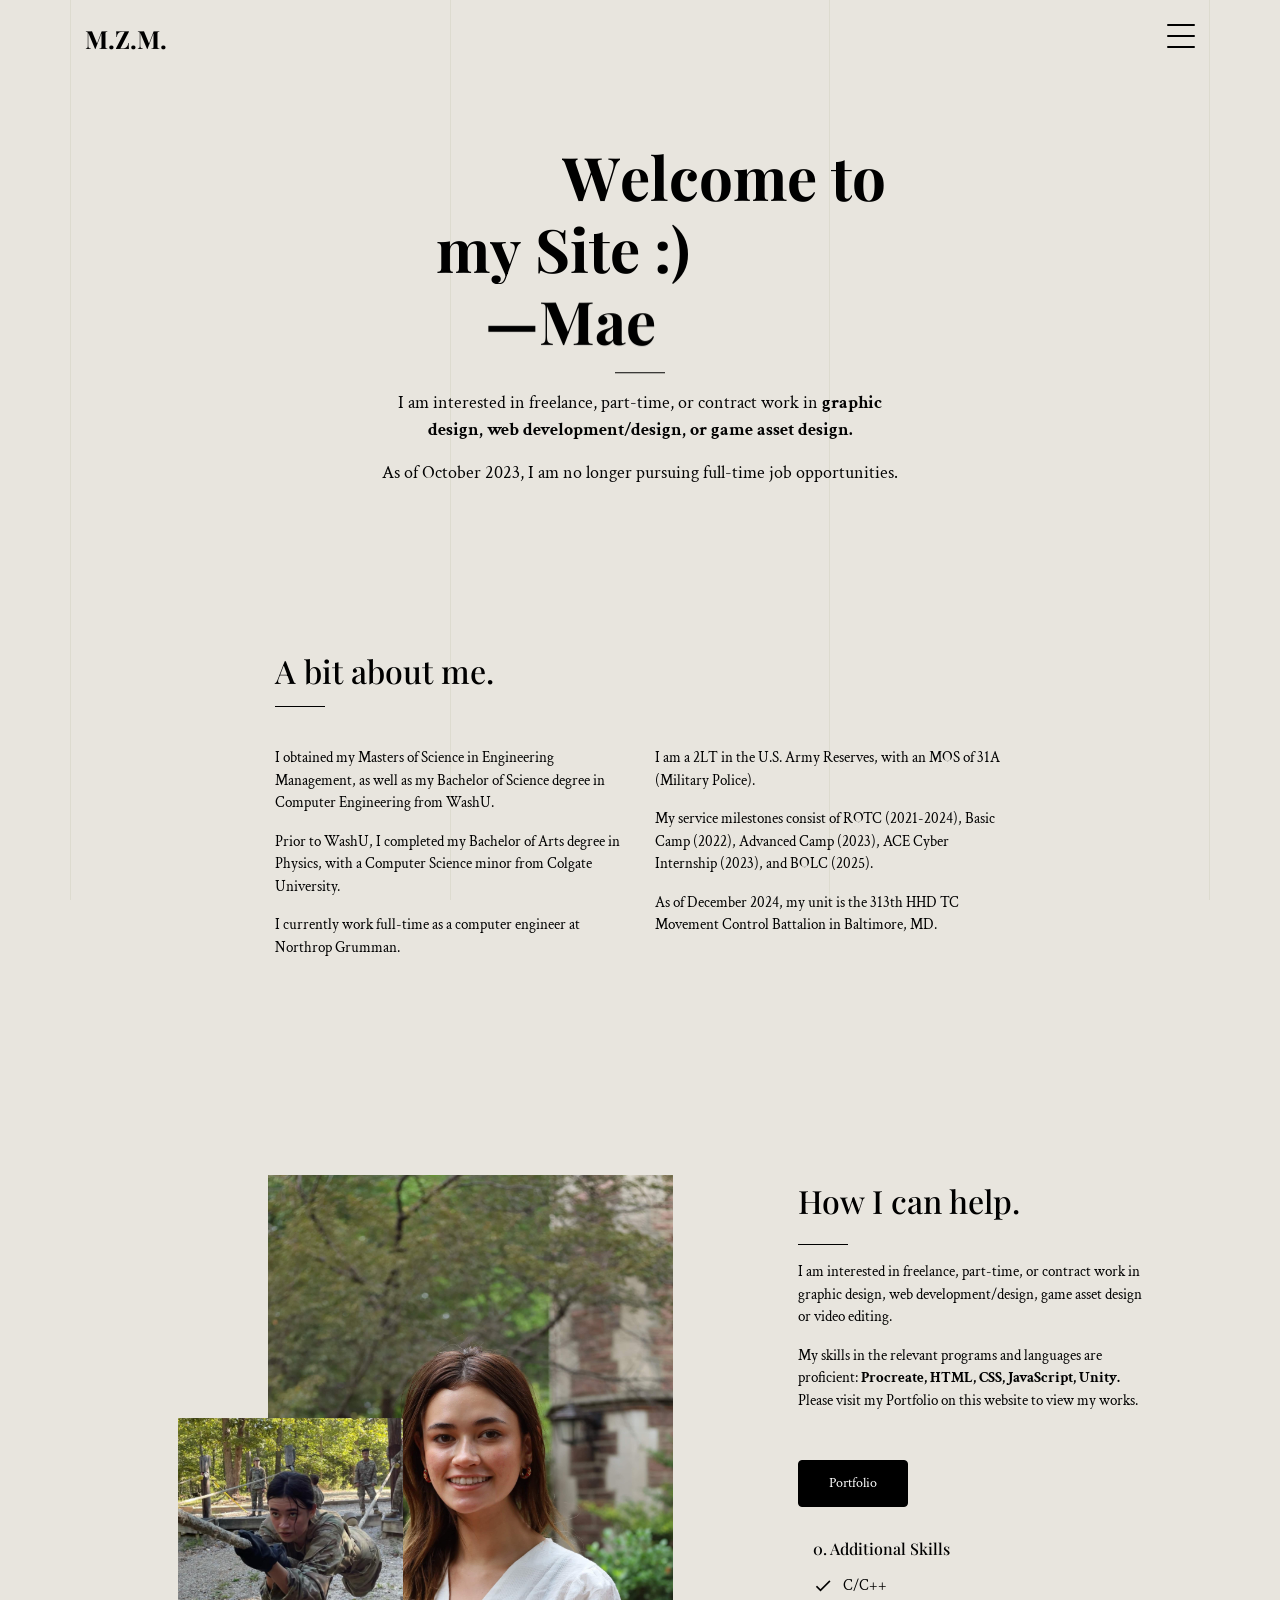
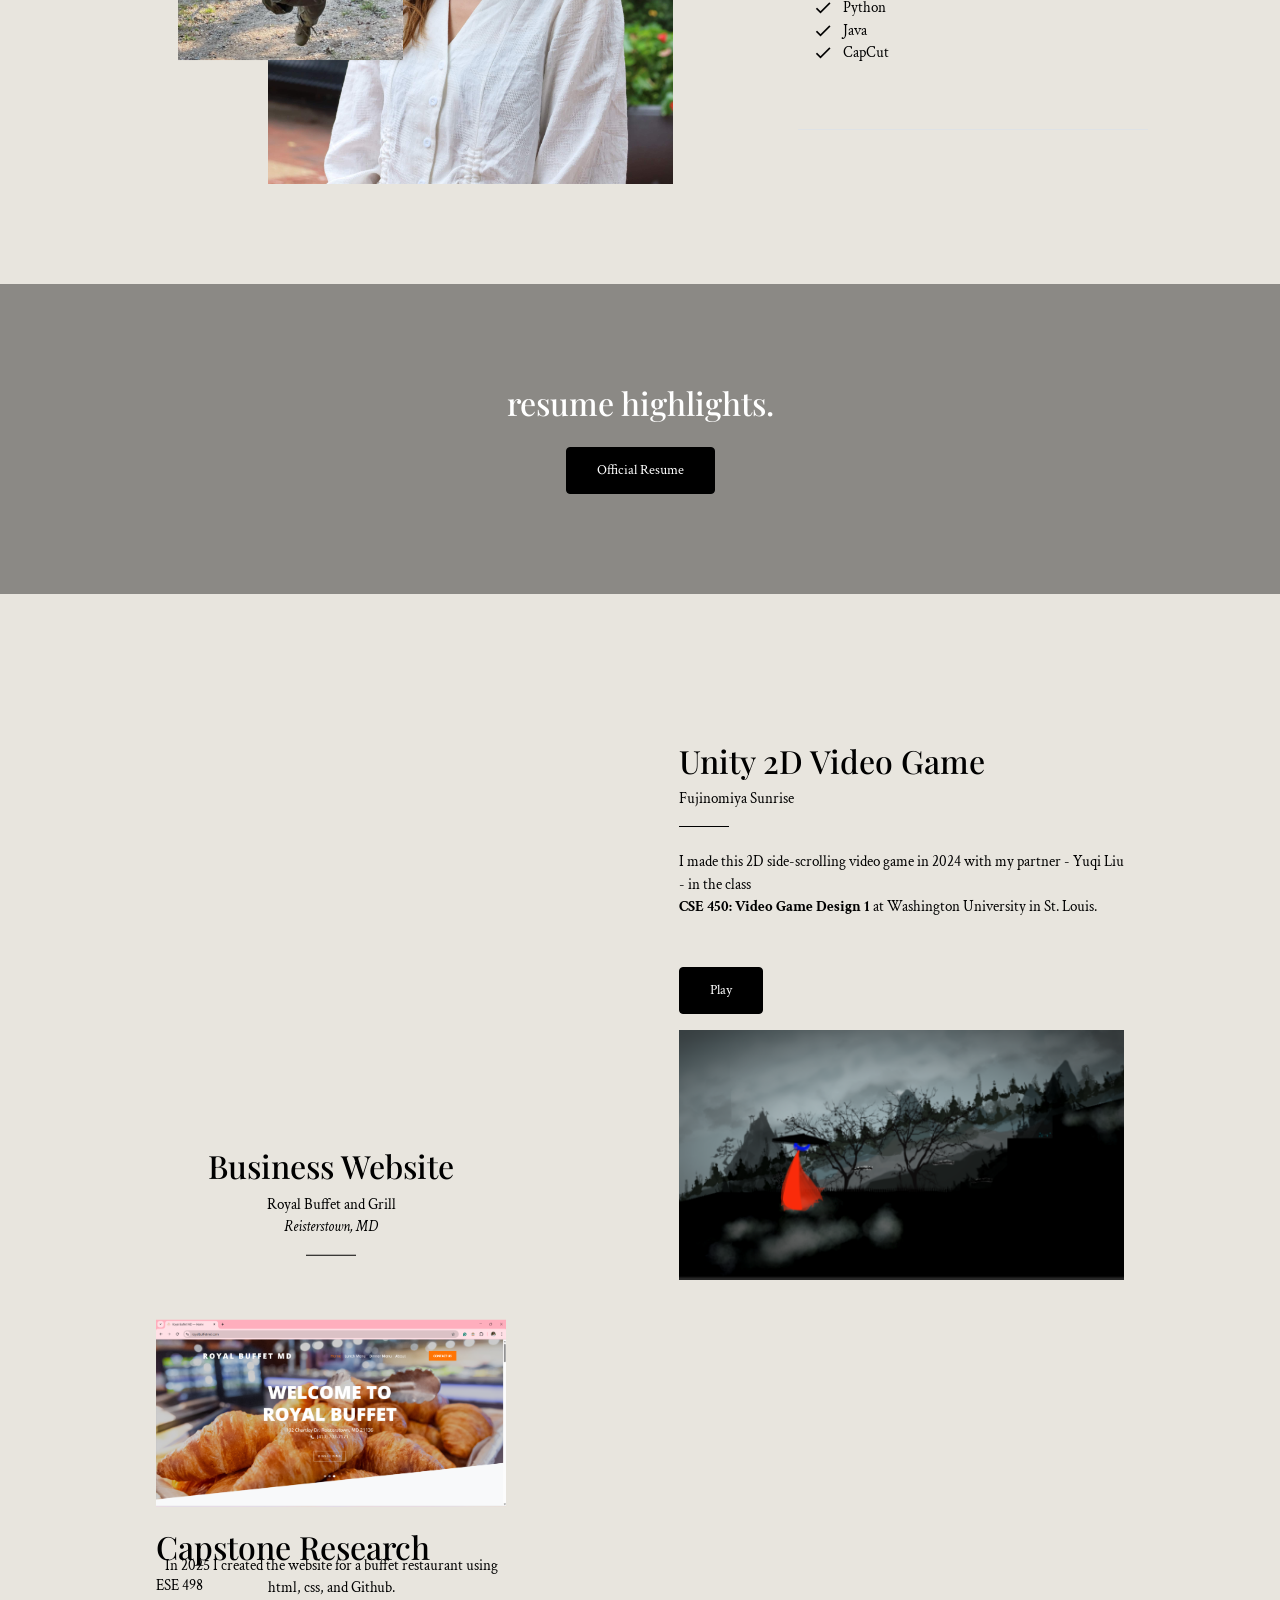
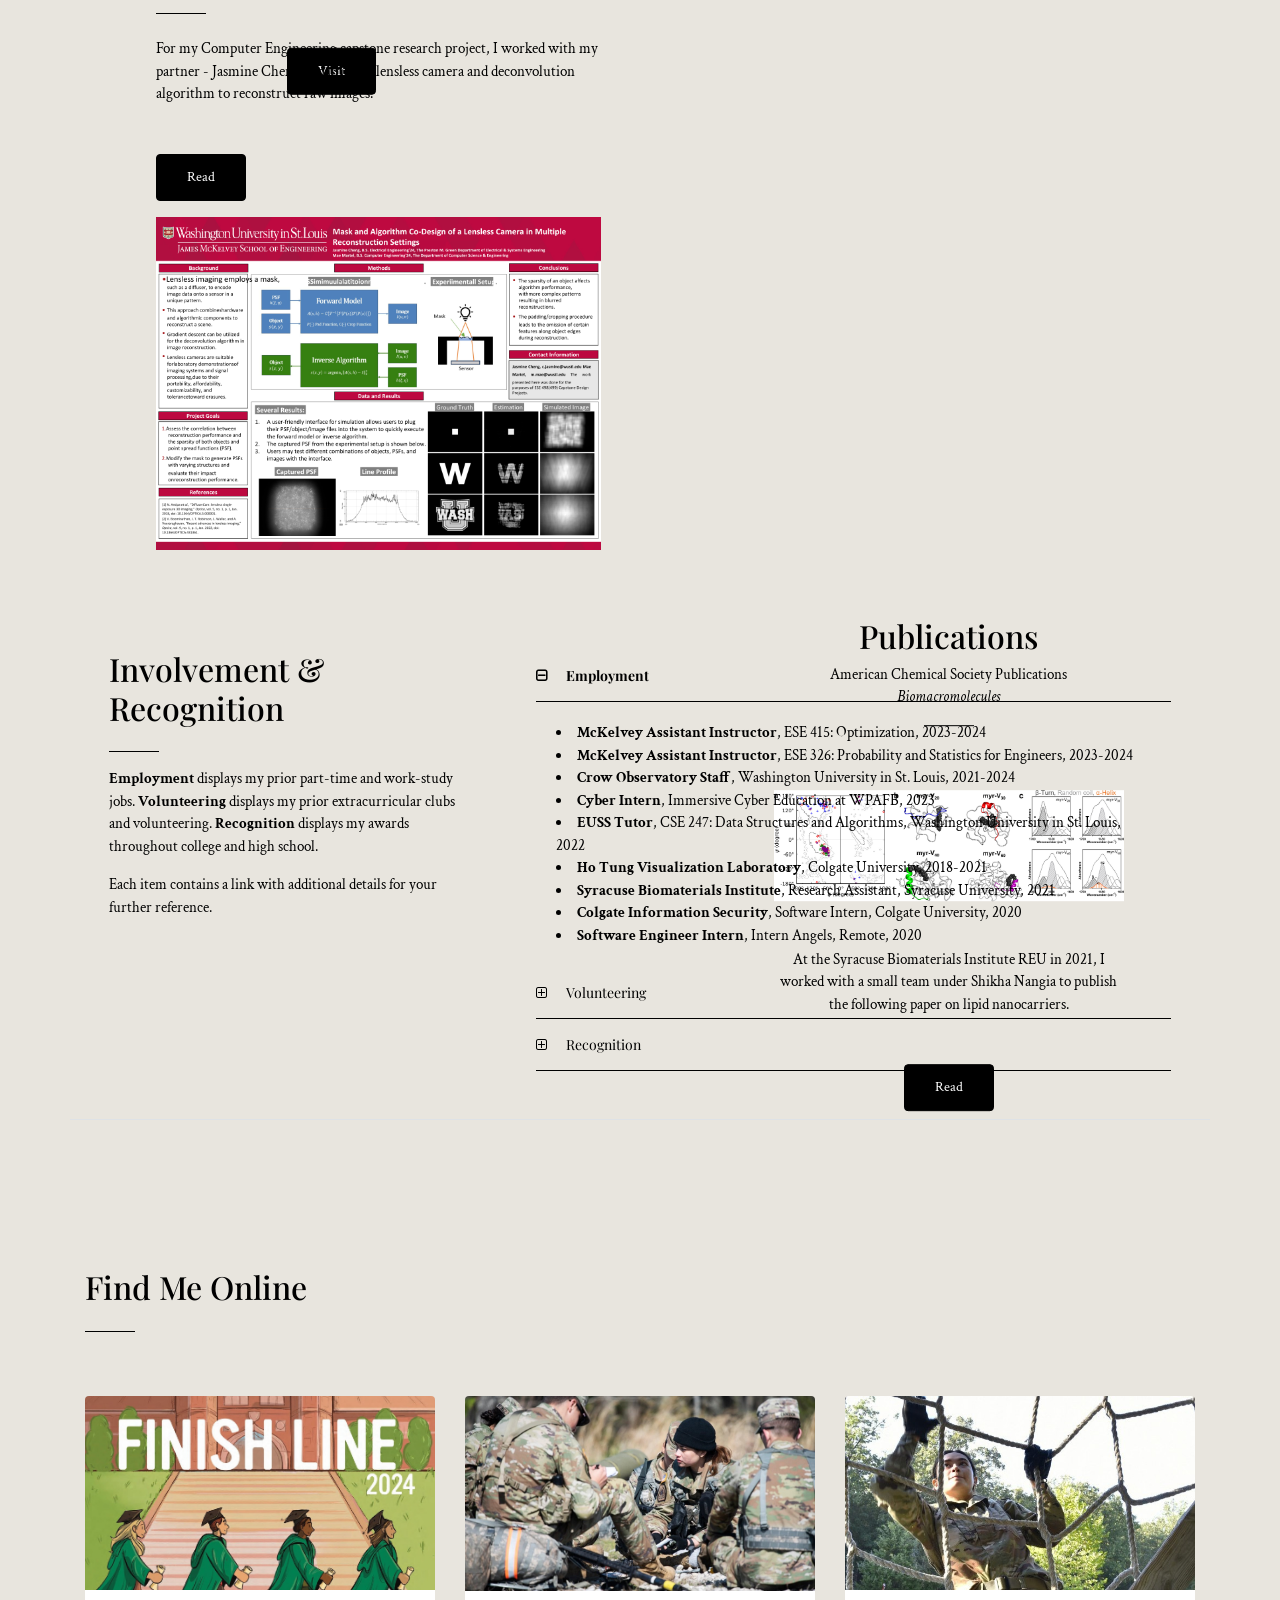
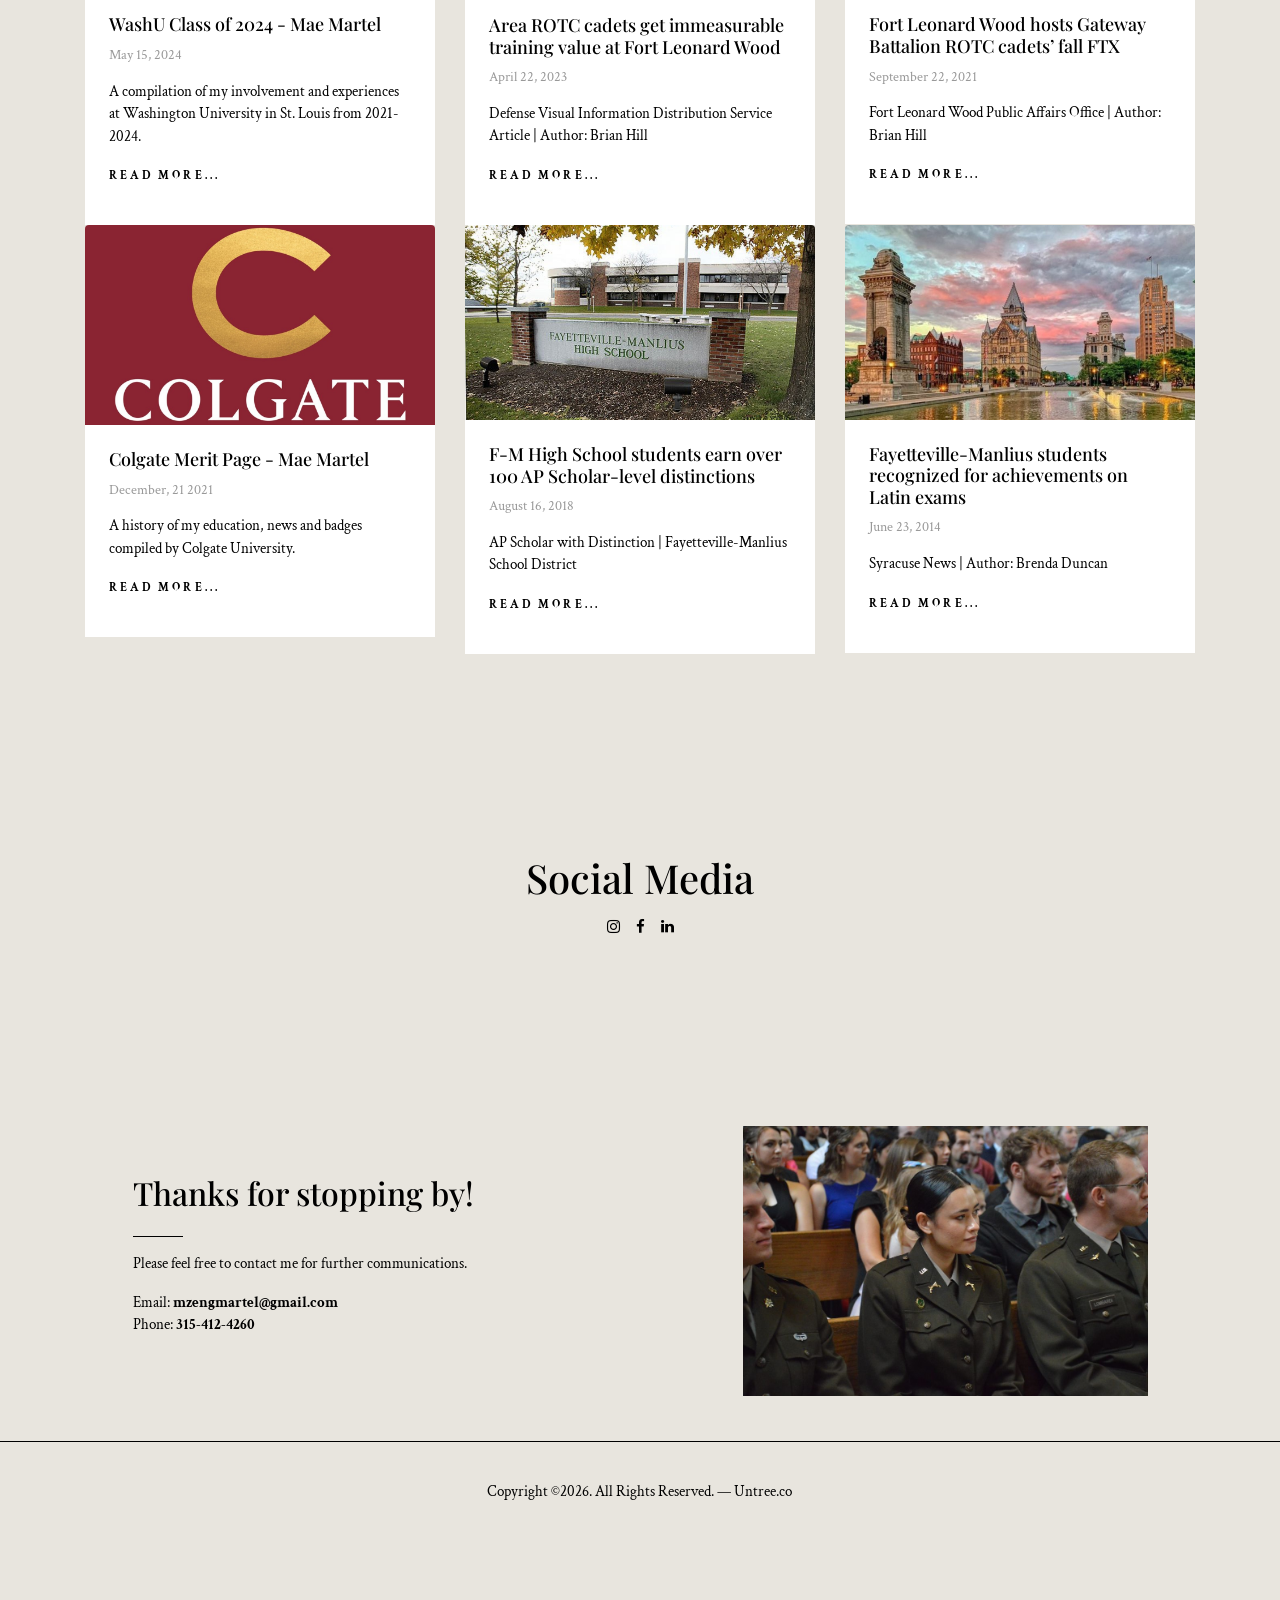
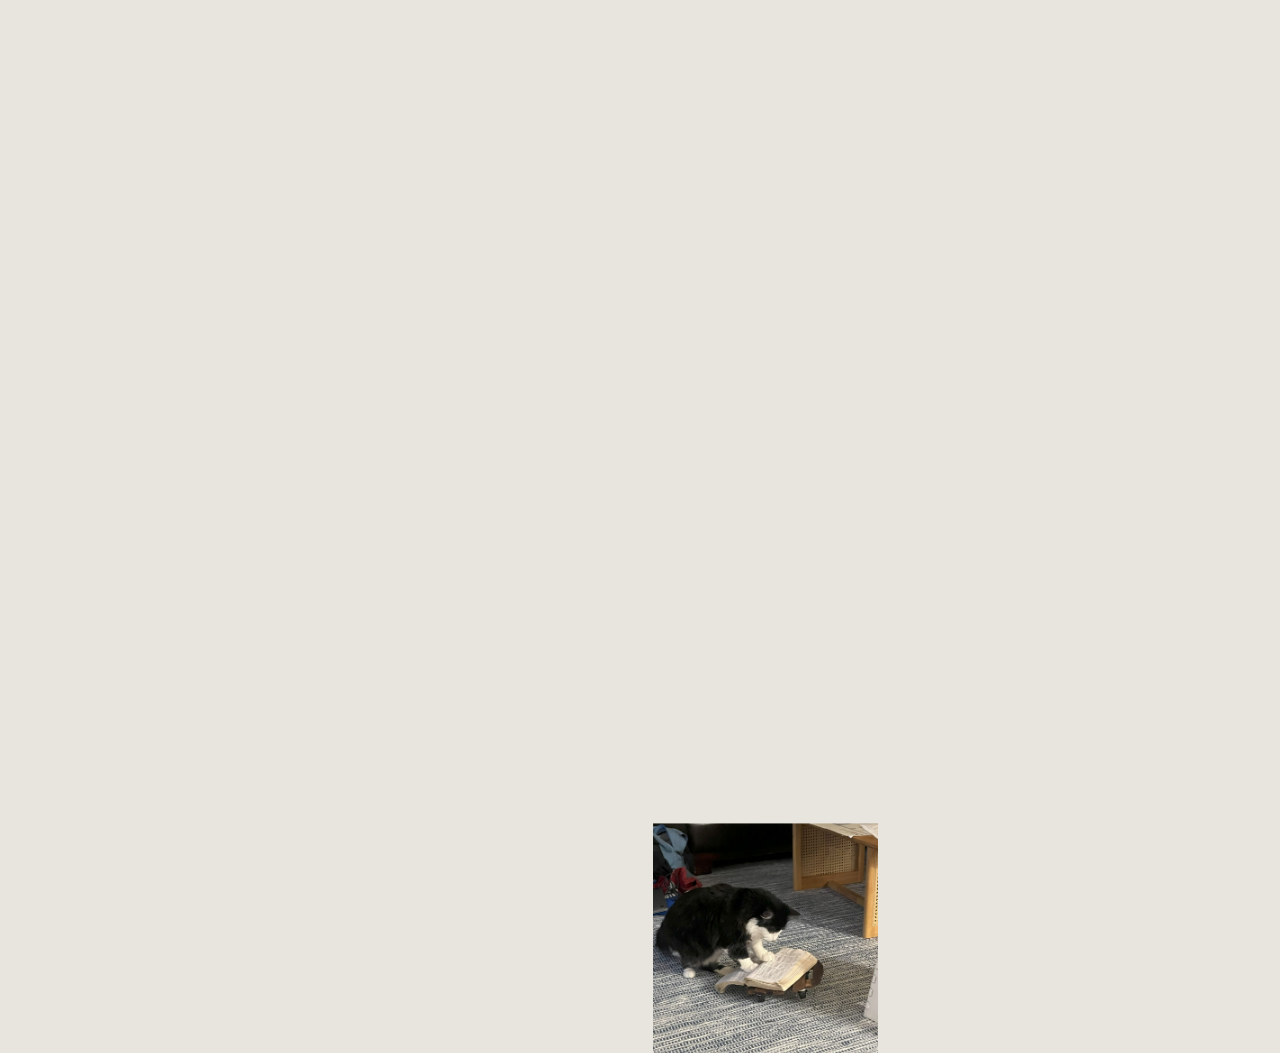
==== index.html @ 9ac93eff "added ESE 415" ====
<!-- /*
* Template Name: Style
* Template Author: Untree.co
* Tempalte URI: https://untree.co/
* License: https://creativecommons.org/licenses/by/3.0/
*/ -->
<!doctype html>
<html lang="en">
<head>
  <meta charset="utf-8">
  <meta name="viewport" content="width=device-width, initial-scale=1, shrink-to-fit=no">
  <meta name="author" content="Untree.co">

  <meta name="description" content="" />
  <meta name="keywords" content="free template, bootstrap, bootstrap4" />

  <link rel="preconnect" href="https://fonts.gstatic.com">
  <link href="https://fonts.googleapis.com/css2?family=Crimson+Text:ital@0;1&family=Playfair+Display:ital,wght@0,400;0,700;1,400;1,700&display=swap" rel="stylesheet">
  
  <link rel="stylesheet" href="css/bootstrap.min.css">
  <link rel="stylesheet" href="css/animate.min.css">
  <link rel="stylesheet" href="css/owl.carousel.min.css">
  <link rel="stylesheet" href="css/owl.theme.default.min.css">
  <link rel="stylesheet" href="fonts/icomoon/style.css">
  <link rel="stylesheet" href="fonts/feather/style.css">
  <link rel="stylesheet" href="fonts/flaticon/font/flaticon.css">
  <link rel="stylesheet" href="css/jquery.fancybox.min.css">
  <link rel="stylesheet" href="css/aos.css">
  <link rel="stylesheet" href="css/style.css">

  <title>Mae Martel - Welcome</title>
</head>
<body>
  <div class="lines-wrap">
    <div class="lines-inner">
      <div class="lines"></div>
    </div>
  </div>
  <!-- END lines -->


  <div class="site-mobile-menu site-navbar-target">
    <div class="site-mobile-menu-header">
      <div class="site-mobile-menu-close">
        <span class="icofont-close js-menu-toggle"></span>
      </div>
    </div>
    <div class="site-mobile-menu-body"></div>
  </div>


  <nav class="site-nav">
    <div class="container">
      <div class="site-navigation">
        <a href="index.html" class="logo float-left m-0">M.Z.M.</a>

        <ul class="js-clone-nav d-none d-lg-inline-noone text-left site-menu">
          <li class="active"><a href="index.html">Home</a></li>
          <li><a href="portfolio.html">Portfolio</a></li>
        </ul>

        <a href="#" class="burger ml-auto float-right site-menu-toggle js-menu-toggle d-inline-block d-lg-block" data-toggle="collapse" data-target="#main-navbar">
          <span></span>
        </a>

      </div>
    </div>
  </nav>


  <div class="custom-hero">
    <div class="container">
      <div class="row justify-content-center">
        <div class="col-lg-6">
          <h1 class="hero-heading">
            Welcome to my Site &#58;&#41;<br>
            &mdash;Mae
          </h1>
          <div  class="line js-line mx-auto mb-3 my-3"></div>
          <p class="sub-text">I am interested in freelance, part-time, or contract work in <strong>graphic design, web development/design, or game asset design.</strong></p>
          <p class="sub-text">As of October 2023, I am no longer pursuing full-time job opportunities.</p>
        </div>
      </div>
    </div>
  </div>

  <div class="section">
    <div class="container">
      <div class="row justify-content-center mb-4">
        <div class="col-lg-4">
          <h2>A bit about me.</h2>
          <div class="line my-3"></div>
        </div>
        <div class="col-lg-4">
        </div>
      </div>
      <div class="row justify-content-center">
        <div class="col-lg-4">
          <p>I obtained my Masters of Science in Engineering Management, as well as my Bachelor of Science degree in Computer Engineering from WashU.</p>

          <p>Prior to WashU, I completed my Bachelor of Arts degree in Physics, with a Computer Science minor from Colgate University.</p>
          <p>I currently work full-time as a computer engineer at Northrop Grumman.</p>
        </div>
        <div class="col-lg-4">
          <p>I am a 2LT in the U.S. Army Reserves, with an MOS of 31A (Military Police).</p>
          <p>My service milestones consist of ROTC (2021-2024), Basic Camp (2022), Advanced Camp (2023), ACE Cyber Internship (2023), and BOLC (2025).</p>
          <p>As of December 2024, my unit is the 313th HHD TC Movement Control Battalion in Baltimore, MD.</p>
        </div>
      </div>
    </div>
  </div>

  <div class="section">
    <div class="container">
      <div class="row justify-content-around align-items-center">
        <div class="col-lg-6">
          <div class="image-stack-v2">
            <div class="image-stack__item image-stack__item--top">
              <div data-jarallax-element="-100" class="jarallax">
                <img src="images/mae_army.png" alt="Image" class="img-fluid">
              </div>
            </div>
            <div class="image-stack__item image-stack__item--bottom">
              <img src="images/Mae_Headshot.JPG" alt="Image" class="img-fluid">
            </div>
          </div>
        </div>

        <div class="col-lg-4">
          <h2 class="mb-4">How I can help.</h2>
          <div class="line my-3"></div>
          <p>I am interested in freelance, part-time, or contract work in graphic design, web development/design, game asset design or video editing.</p>
          <p>My skills in the relevant programs and languages are proficient: <strong>Procreate, HTML, CSS, JavaScript, Unity. </strong><br>
            Please visit my Portfolio on this website to view my works. </p>
          <p class="mt-5"><a href="portfolio.html" target = '_blank' class="btn btn-primary">Portfolio</a></p>

            <!-- Checklist -->

            <div class="container pb-5 mb-5 border-bottom">
              <div class="row">
                <div class="col-lg-12">
                  <p><h1 class="h6 mb-3 text-black">0. Additional Skills</h1></p>
                </div>
                <div class="col-lg-7">
                  <ul class="list-unstyled list-check primary">
                    <li>C/C++</li>
                    <li>Python</li>
                    <li>Java</li>
                    <li>CapCut</li>
                  </ul>
                </div>
              </div>
            </div>
        </div>
      </div>
    </div>
  </div>

<!-- Banner -->
<div class="site-section overlay site-cover-2" style="background-image: url('images/img_v_3-min.jpg')" data-stellar-background-ratio="0.5">
  <div class="container">
    <div class="row">
      <div class="col-lg-7 mx-auto text-center">
        <h2 class="text-white mb-4">resume highlights.</h2>
        <p class="mb-0"><a href="pdfs/Martel_Resume2024.pdf" target = "_blank" rel="noopener" class="btn btn-primary">Official Resume</a></p>
      </div>
    </div>
  </div>
</div>

  <!-- Publication & Video Game -->
  <div class="site-section">
    <div class="container">
      <div class="row align-items-center justify-content-around">

        <div class="col-lg-4 text-center">

          <div >
            <div data-jarallax-element="-100" class="jarallax">
              <h2>Business Website</h2>
              <span class="d-inline-block">Royal Buffet and Grill<br><i>Reisterstown, MD</i></span>
              <div class="line mx-auto mb-3 mt-3"></div>
              <img src="images/website.png" alt="Image" class="img-fluid my-3 my-lg-5">
              <p class="line-top fig-2-text mb-4">In 2025 I created the website for a buffet restaurant using html, css, and Github.</p>
              <p class="mt-5"><a href="https://royalbuffetmd.com" target = '_blank' class="btn btn-primary">Visit</a></p>
            </div>
          </div>

        </div>
        <div class="col-lg-5 mt-5">

          <div>
            <h2>Unity 2D Video Game</h2>
            <span class="d-inline-block">Fujinomiya Sunrise</span>

            <div  class="line me-auto mb-3 mt-3"></div>

            <p class="line-top fig-2-text my-4">I made this 2D side-scrolling video game in 2024 with my partner - Yuqi Liu - in the class 
              <br><strong>CSE 450: Video Game Design 1</strong> at Washington University in St. Louis.</p>
              <p class="mt-5"><a href="https://mzengmartel.itch.io/fujinomiya?secret=3ggx4HHmxRQlCXsbVEnBX5rEUXA" target = '_blank' class="btn btn-primary">Play</a></p>
            <img src="images/FujinomiyaSunrise.png" alt="Image" class="img-fluid">
          </div>
        </div>
      </div>
    </div>
  </div>

  <!-- Website -->
  <div class="site-section">
    <div class="container">
      <div class="row align-items-center justify-content-around">

        <div class="col-lg-5 mt-5">
          <div>
          <h2>Capstone Research</h2>
            <span class="d-inline-block">ESE 498</span>
            <div  class="line me-auto mb-3 mt-3"></div>
            <p class="line-top fig-2-text my-4">For my Computer Engineering capstone research project, I worked with my <br> 
              partner - Jasmine Cheng - to utilize a lensless camera and deconvolution algorithm to reconstruct raw images.</p>
              <p class="mt-5"><a href="pdfs/Mask and Algorithm Co-Design of a Lensless Camera in Multiple Reconstruction Settings.docx.pdf" target = '_blank' class="btn btn-primary">Read</a></p>
            <img src="images/Capstone_Poster_ESELensless.jpg" alt="Image" class="img-fluid">
          </div>
        </div>

        <div class="col-lg-4 text-center">
          <div >
            <div data-jarallax-element="-100" class="jarallax">
              <h2>Publications</h2>
              <span class="d-inline-block">American Chemical Society Publications<br><i>Biomacromolecules</i></span>
              <div class="line mx-auto mb-3 mt-3"></div>
              <img src="images/lipo.jpeg" alt="Image" class="img-fluid my-3 my-lg-5">
              <p class="line-top fig-2-text mb-4">At the Syracuse Biomaterials Institute REU in 2021, I worked with a small team under Shikha Nangia to publish the following paper on lipid nanocarriers.</p>
              <p class="mt-5"><a href="https://pubs.acs.org/doi/epdf/10.1021/acs.biomac.2c01309" target = '_blank' class="btn btn-primary">Read</a></p>
            </div>
          </div>
        </div>
      </div>
    </div>
  </div>

  <div class="container pb-5 mb-5 border-bottom">
    <div class="row justify-content-around">
      <div class="col-lg-4 mb-4 mb-lg-0">
        <h2 class="mb-4">Involvement & Recognition</h2>
        <div class="line my-3"></div>
        <p><strong>Employment</strong> displays my prior part-time and work-study jobs.
          <strong>Volunteering</strong> displays my prior extracurricular clubs and volunteering.
          <strong>Recognition</strong> displays my awards throughout college and high school.</p>
        <p>Each item contains a link with additional details for your further reference.</p>
      </div>

      <div class="col-lg-7">
        <div class="custom-accordion" id="accordion_1">
          <div class="accordion-item">
            <h2 class="mb-0">
              <button class="btn btn-link" type="button" data-toggle="collapse" data-target="#collapseOne" aria-expanded="true" aria-controls="collapseOne">Employment</button>
            </h2>

            <div id="collapseOne" class="collapse show" aria-labelledby="headingOne" data-parent="#accordion_1">
              <div class="accordion-body">
                <li><strong><a href="https://sites.google.com/view/benw/teaching/ese-415-spring-24"> McKelvey Assistant Instructor</strong>, ESE 415: Optimization, 2023-2024</a></li>
                <li><strong><a href="https://sites.google.com/view/benw/teaching/ese-326-fall-23/"> McKelvey Assistant Instructor</strong>, ESE 326: Probability and Statistics for Engineers, 2023-2024</a></li>
                <li><strong><a href="https://web.physics.wustl.edu/crowobservatory/Pages/home.php/"> Crow Observatory Staff</strong>, Washington University in St. Louis, 2021-2024</a></li>
                <li><strong><a href="/assets/pdfs/ICE Brochure.pdf"> Cyber Intern</strong>, Immersive Cyber Education at WPAFB, 2023</a></li>  
                <li><strong><a href="https://classes.engineering.wustl.edu/2019/spring/cse247/"> EUSS Tutor</strong>, CSE 247: Data Structures and Algorithms, Washington University in St. Louis, 2022</a></li>
                <li><strong><a href="https://www.hotungvislab.org/"> Ho Tung Visualization Laboratory</strong>, Colgate University, 2018-2021</a></li>
                <li><strong><a href="https://biomaterials.syr.edu/5"> Syracuse Biomaterials Institute</strong>, Research Assistant, Syracuse University, 2021</a></li>
                <li><strong><a href="https://www.colgate.edu/about/offices-centers-institutes/information-technology-services">Colgate Information Security</strong>, Software Intern, Colgate University, 2020</a></li>
                <li><strong>Software Engineer Intern</strong>, Intern Angels, Remote, 2020</li>
                </div> 
            </div>
          </div> <!-- .accordion-item -->

          <div class="accordion-item">
            <h2 class="mb-0">
              <button class="btn btn-link collapsed" type="button" data-toggle="collapse" data-target="#collapseTwo" aria-expanded="false" aria-controls="collapseTwo">Volunteering</button>
            </h2>
            <div id="collapseTwo" class="collapse" aria-labelledby="headingTwo" data-parent="#accordion_1">
              <div class="accordion-body">
                <li><strong><a href="https://students.wustl.edu/usaab/">Graduate Student Affairs Advisory Board</strong>, Board Member, WashU, 2023-2024</a></li>
                <li><strong><a href="https://swe.org/">Society of Women Engineers</strong>, Director of Personal Development, WashU, 2023-2024</a></li>
                <li><strong><a href="https://engineering.wustl.edu/about/diversity/women-engineering-center/leadership-development.html">Women in Engineering Leadership Society</strong>, Student Advisory Committee, WashU, 2023-2024</a></li>
                <li><strong><a href="https://www.charitynavigator.org/ein/813984205">Youth Engineering Initiative, Inc.</strong>, 501c(3) Founder and CEO, 2015–2019</a></li>                
              </div>
            </div>
          </div> <!-- .accordion-item -->
          <div class="accordion-item">
            <h2 class="mb-0">
              <button class="btn btn-link collapsed" type="button" data-toggle="collapse" data-target="#collapseThree" aria-expanded="false" aria-controls="collapseThree">Recognition</button>
            </h2>

            <div id="collapseThree" class="collapse" aria-labelledby="headingThree" data-parent="#accordion_1">
              <div class="accordion-body">
                <li><strong>[2023]</strong><a href="https://www.duvcw.org/"> Daughters of Union Veterans of the Civil War Award, AFCEA Educational Foundation</a></li>
                <li><strong>[2023]</strong><a href="https://bulletin.wustl.edu/undergrad/artsci/honors/"> Dean's List Award, U.S. Department of the Army</a></li>
                <li><strong>[2021-2023]</strong><a href="https://www.utrgv.edu/rotc/cadet-resources/ribbons/"> ROTC Honors Award, U.S. Department of the Army</a></li>
                <li><strong>[2021-2022]</strong><a href="https://www.utrgv.edu/rotc/cadet-resources/ribbons/"> Cadet Scholar Award, U.S. Department of the Army</a></li>
                <li><strong>[2018-2023]</strong><a href="http://blogs.colgate.edu/bentonscholars/2018/09/24/benton-summer-profile-series-mae-martel-22.html"> Benton Scholar, Colgate University</a></li>
                <li><strong>[2018-2021]</strong><a href="https://meritpages.com/Mae-Zeng-Martel/4789144"> Dean's Award with Distinction for Academic Excellence, Colgate University</a></li>
                <li><strong>[2021]</strong><a href="/assets/pdfs/Class of 1951 Memorial Endowed Scholarship.pdf"> Class of 1951 Memorial Endowed Scholarship, Colgate University</a></li>
                <li><strong>[2018]</strong><a href="https://www.dar.org/national-society/scholarships"> Daughters of the American Revolution, National Society DAR</a></li>
                <li><strong>[2018]</strong><a href="https://www.syracuse.com/news/2018/03/cny_young_amazing_awards_2018_photos.html"> O'Brien & Gere Award for Academics in Engineering, CNY Young and Amazing</a></li>
                <li><strong>[2017]</strong><a href="https://www.tacny.org/technologists/celebration-of-technology-award-winners/"> STEM Outreach Individual of the Year, Technology Alliance of CNY</a></li>
                <li><strong>[2017]</strong><a href="/assets/pdfs/EPP.pdf"> Engineering Pipeline Award, National Grid</a></li>
                <li><strong>[2017]</strong><a href="https://www.nsliforyouth.org/"> National Security Language Initiative for Youth, U.S. Department of State</a></li>                
              </div>
            </div>

          </div> <!-- .accordion-item -->

        </div>


      </div>


    </div>
  </div>

  <div class="section">
    <div class="container">
      <div class="row mb-5">
        <div class="col-lg-7">
          <h2 class="mb-4">Find Me Online</h2>
          <div class="line my-3"></div>
        </div>
      </div>
      <div class="row">

        <div class="col-md-6 mb-5 mb-lg-0 col-lg-4">
          <div class="blog_entry">
            <a href="https://wustl.brightcrowd.com/2024/mae-martel/share?token=1d354e58266b187f" target="_blank"><img src="images/washu_article.jpeg" alt="WashU Class of 2024 - Mae Martel" class="img-fluid"></a>
            <div class="p-4 bg-white">
              <h3><a href="https://wustl.brightcrowd.com/2024/mae-martel/share?token=1d354e58266b187f" target="_blank">WashU Class of 2024 - Mae Martel</a></h3>
              <span class="date">May 15, 2024</span>
              <p>A compilation of my involvement and experiences at Washington University in St. Louis from 2021-2024.</p>
              <p class="more"><a href="https://wustl.brightcrowd.com/2024/mae-martel/share?token=1d354e58266b187f" target="_blank">Read more...</a></p>
            </div>
          </div>
        </div>


        <div class="col-md-6 mb-5 mb-lg-0 col-lg-4">
          <div class="blog_entry">
            <a href="https://www.dvidshub.net/image/8154265/area-rotc-cadets-get-immeasurable-training-value-fort-leonard-wood" target="_blank"><img src="images/army_article_01.jpg" alt="Area ROTC cadets get immeasurable training value at Fort Leonard Wood" class="img-fluid"></a>
            <div class="p-4 bg-white">
              <h3><a href="https://www.dvidshub.net/image/8154265/area-rotc-cadets-get-immeasurable-training-value-fort-leonard-wood" target="_blank">Area ROTC cadets get immeasurable training value at Fort Leonard Wood</a></h3>
              <span class="date">April 22, 2023</span>
              <p>Defense Visual Information Distribution Service Article | Author: Brian Hill</p>
              <p class="more"><a href="https://www.dvidshub.net/image/8154265/area-rotc-cadets-get-immeasurable-training-value-fort-leonard-wood" target="_blank">Read more...</a></p>
            </div>
          </div>
        </div>

        <div class="col-md-6 mb-5 mb-lg-0 col-lg-4">
          <div class="blog_entry">
            <a href="https://www.army.mil/article/250494/fort_leonard_wood_hosts_gateway_battalion_rotc_cadets_fall_ftx" target="_blank"><img src="images/army_article02.jpg" alt="Fort Leonard Wood hosts Gateway Battalion ROTC cadets’ fall FTX" class="img-fluid"></a>
            <div class="p-4 bg-white">
              <h3><a href="https://www.army.mil/article/250494/fort_leonard_wood_hosts_gateway_battalion_rotc_cadets_fall_ftx" target="_blank">Fort Leonard Wood hosts Gateway Battalion ROTC cadets’ fall FTX</a></h3>
              <span class="date">September 22, 2021</span>
              <p>Fort Leonard Wood Public Affairs Office | Author: Brian Hill</p>
              <p class="more"><a href="https://www.army.mil/article/250494/fort_leonard_wood_hosts_gateway_battalion_rotc_cadets_fall_ftx" target="_blank">Read more...</a></p>
            </div>
          </div>
        </div>
      </div>
      
      <div class="row">

        <div class="col-md-6 mb-5 mb-lg-0 col-lg-4">
          <div class="blog_entry">
            <a href="https://meritpages.com/Mae-Zeng-Martel/4789144" target="_blank"><img src="images/colgate_merit_pages.jpg" alt="Colgate Merit Page - Mae Martel" class="img-fluid"></a>
            <div class="p-4 bg-white">
              <h3><a href="https://meritpages.com/Mae-Zeng-Martel/4789144" target="_blank">Colgate Merit Page - Mae Martel</a></h3>
              <span class="date">December, 21 2021</span>
              <p>A history of my education, news and badges compiled by Colgate University.</p>
              <p class="more"><a href="https://meritpages.com/Mae-Zeng-Martel/4789144" target="_blank">Read more...</a></p>
            </div>
          </div>
        </div>

        <div class="col-md-6 mb-5 mb-lg-0 col-lg-4">
          <div class="blog_entry">
            <a href="https://www.fmschools.org/f-m-high-school-students-earn-over-100-ap-scholar-level-distinctions/" target="_blank"><img src="images/fmschools_article.jpg" alt="F-M High School students earn over 100 AP Scholar-level distinctions" class="img-fluid"></a>
            <div class="p-4 bg-white">
              <h3><a href="https://www.fmschools.org/f-m-high-school-students-earn-over-100-ap-scholar-level-distinctions/" target="_blank">F-M High School students earn over 100 AP Scholar-level distinctions</a></h3>
              <span class="date">August 16, 2018</span>
              <p>AP Scholar with Distinction | Fayetteville-Manlius School District</p>
              <p class="more"><a href="https://www.fmschools.org/f-m-high-school-students-earn-over-100-ap-scholar-level-distinctions/" target="_blank">Read more...</a></p>
            </div>
          </div>
        </div>

        <div class="col-md-6 mb-5 mb-lg-0 col-lg-4">
          <div class="blog_entry">
            <a href="https://www.syracuse.com/neighbors/2014/06/fayetteville-manlius_students_recognized_for_achievements_on_latin_exams.html" target="_blank"><img src="images/syracuse_article.jpg" alt="Fayetteville-Manlius students recognized for achievements on Latin exams" class="img-fluid"></a>
            <div class="p-4 bg-white">
              <h3><a href="https://www.syracuse.com/neighbors/2014/06/fayetteville-manlius_students_recognized_for_achievements_on_latin_exams.html" target="_blank">Fayetteville-Manlius students recognized for achievements on Latin exams</a></h3>
              <span class="date">June 23, 2014</span>
              <p>Syracuse News | Author: Brenda Duncan</p>
              <p class="more"><a href="https://www.syracuse.com/neighbors/2014/06/fayetteville-manlius_students_recognized_for_achievements_on_latin_exams.html" target="_blank">Read more...</a></p>
            </div>
          </div>
        </div>
      </div>
    </div>
  </div>


  <div class="custom-hero section">
    <div class="container">
      <div class="row justify-content-center">
        <div class="col-lg-6 text-center">
          <h1>Social Media</h1>
          <p></p>
          
          <ul class="social list-unstyled d-flex justify-content-center">
            <li class="mx-2"><a href="https://www.instagram.com/knm4y3/" target = '_blank'><span class="icon-instagram"></span></a></li>
            <li class="mx-2"><a href="https://www.facebook.com/mae.martel.58" target="_blank"><span class="icon-facebook"></span></a></li>
            <li class="mx-2"><a href="https://www.linkedin.com/in/mae-martel-a51b4193" target="_blank"><span class="icon-linkedin"></span></a></li>
          </ul>
  
        </div>
      </div>
    </div>
  </div>
  

  <!-- Very Large Picture Slider -->
  <!-- <div class="container pt-5 pb-5 mb-5 border-bottom">
    <div class="row">
      <div class="col-lg-12">
        <h1 class="h6 mb-3 text-black">01. Slider</h1>
      </div>
      <div class="col-lg-12">
        <div class="main-slider owl-single dots-absolute owl-carousel">
          <img src="images/img_h_1-min.jpg" alt="Image" class="img-fluid">
          <img src="images/img_h_2-min.jpg" alt="Image" class="img-fluid">
          <img src="images/img_h_3-min.jpg" alt="Image" class="img-fluid">
        </div>
      </div>
    </div>
  </div> -->


<!-- Narrow 3 Section Text w/Pictures -->
  <!-- <div class="section">
    <div class="container">
      <div class="row">
        <div class="col-12 col-md-6 col-lg-4 mb-lg-0 mb-4" data-aos="fade-up" data-aos-delay="100">
          <div class="service-2 d-flex align-items-md-center">
            <div class="image">
              <img src="images/img_v_4-min.jpg" alt="Image" class="img-fluid">
            </div>
            <div class="text">
              <h2>Sneakers</h2>
              <p>Far far away, behind the word mountains, far from the countries.</p>
            </div>
          </div>
        </div>

        <div class="col-12 col-md-6 col-lg-4 mb-lg-0 mb-4" data-aos="fade-up" data-aos-delay="200">
          <div class="service-2 d-flex align-items-md-center">
            <div class="image">
              <img src="images/img_v_5-min.jpg" alt="Image" class="img-fluid">
            </div>
            <div class="text">
              <h2>Clothing</h2>
              <p>Far far away, behind the word mountains, far from the countries.</p>
            </div>
          </div>
        </div>

        <div class="col-12 col-md-6 col-lg-4 mb-lg-0 mb-4" data-aos="fade-up" data-aos-delay="300">
          <div class="service-2 d-flex align-items-md-center">
            <div class="image">
              <img src="images/img_v_6-min.jpg" alt="Image" class="img-fluid">
            </div>
            <div class="text">
              <h2>Accessories</h2>
              <p>Far far away, behind the word mountains, far from the countries.</p>
            </div>
          </div>
        </div>
      </div>
    </div>
  </div> -->



  
<!-- .Scrolling Mini-Portfolio -->
  <!-- <div class="section-4">
    <div class="container">
      <div class="row mb-4 align-items-center">
        <div class="col-6">
          <h2 class="line-top">Featured Collections</h2>
        </div>
        <div class="col-6 text-right">
          <a href="#" class="custom-prev-v2 js-custom-prev-v2">Prev</a>
          <span class="mx-3">/</span>
          <a href="#" class="custom-next-v2 js-custom-next-v2">Next</a>
        </div>
      </div>

      <div>
        <div class="owl-4-slider owl-carousel">
          <div class="product">
            <a href="#" class="d-block">
              <img src="images/img_v_8-min.jpg" alt="Image" class="img-fluid">
            </a>
            <div class="text-center text-md-left">
              <h3>Woman Floral Dress</h3>
              <p>Far far away, behind the word mountains, far from the countries.</p>
            </div>
          </div>

          <div class="product">
            <a href="#" class="d-block">
              <img src="images/img_v_7-min.jpg" alt="Image" class="img-fluid">
            </a>
            <div class="text-center text-md-left">
              <h3>Man White Blazer</h3>
              <p>Far far away, behind the word mountains, far from the countries.</p>
            </div>
          </div>

          <div class="product">
            <a href="#" class="d-block">
              <img src="images/img_v_3-min.jpg" alt="Image" class="img-fluid">
            </a>
            <div class="text-center text-md-left">
              <h3>Woman Floral Dress</h3>
              <p>Far far away, behind the word mountains, far from the countries.</p>
            </div>
          </div>

          <div class="product">
            <a href="#" class="d-block">
              <img src="images/img_v_4-min.jpg" alt="Image" class="img-fluid">
            </a>
            <div class="text-center text-md-left">
              <h3>Woman Floral Dress</h3>
              <p>Far far away, behind the word mountains, far from the countries.</p>
            </div>
          </div>

          <div class="product">
            <a href="#" class="d-block">
              <img src="images/img_v_6-min.jpg" alt="Image" class="img-fluid">
            </a>
            <div class="text-center text-md-left">
              <h3>Woman Floral Dress</h3>
              <p>Far far away, behind the word mountains, far from the countries.</p>
            </div>
          </div>

          <div class="product">
            <a href="#" class="d-block">
              <img src="images/img_v_5-min.jpg" alt="Image" class="img-fluid">
            </a>
            <div class="text-center text-md-left">
              <h3>Woman Floral Dress</h3>
              <p>Far far away, behind the word mountains, far from the countries.</p>
            </div>
          </div>

          <div class="product">
            <a href="#" class="d-block">
              <img src="images/img_v_3-min.jpg" alt="Image" class="img-fluid">
            </a>
            <div class="text-center text-md-left">
              <h3>Woman Floral Dress</h3>
              <p>Far far away, behind the word mountains, far from the countries.</p>
            </div>
          </div>

          <div class="product">
            <a href="#" class="d-block">
              <img src="images/img_v_4-min.jpg" alt="Image" class="img-fluid">
            </a>
            <div class="text-center text-md-left">
              <h3>Woman Floral Dress</h3>
              <p>Far far away, behind the word mountains, far from the countries.</p>
            </div>
          </div>

        </div>
      </div>
    </div>
  </div> -->

  <!-- 3 Section Text No Images -->
  <!-- <div class="section">
    <div class="container">
      <div class="row">
        <div class="col-12 col-sm-6 col-md-6 col-lg-4 mb-4 mb-lg-0" data-aos="fade-up" data-aos-delay="0">
          <div class="feature-v3 d-block">
            <div class="wrap-icon">
              <i class="flaticon-chat-comment-oval-speech-bubble-with-text-lines"></i>
            </div>
            <div class="text">
              <h3>Minimal Design</h3>
              <p>Even the all-powerful Pointing has no control about the blind texts it is an almost unorthographic life One day however a small line of blind text</p>
              <p class="more"><a href="#">Read more...</a></p>
            </div>
          </div>
        </div>

        <div class="col-12 col-sm-6 col-md-6 col-lg-4 mb-4 mb-lg-0" data-aos="fade-up" data-aos-delay="100">
          <div class="feature-v3 d-block">
            <div class="wrap-icon">
              <i class="flaticon-weekly-calendar-outline-event-interface-symbol"></i>
            </div>
            <div class="text">
              <h3>Less is more</h3>
              <p>Even the all-powerful Pointing has no control about the blind texts it is an almost unorthographic life One day however a small line of blind text</p>
              <p class="more"><a href="#">Read more...</a></p>
            </div>
          </div>
        </div>

        <div class="col-12 col-sm-6 col-md-6 col-lg-4 mb-4 mb-lg-0" data-aos="fade-up" data-aos-delay="200">
          <div class="feature-v3 d-block">
            <div class="wrap-icon">
              <i class="flaticon-copy-two-paper-sheets-interface-symbol"></i>
            </div>
            <div class="text">
              <h3>Whitespaces</h3>
              <p>Even the all-powerful Pointing has no control about the blind texts it is an almost unorthographic life One day however a small line of blind text</p>
              <p class="more"><a href="#">Read more...</a></p>
            </div>
          </div>
        </div>
      </div>
    </div>
  </div> -->

  <div class="site-footer">
    <div class="container">
        <div class="row justify-content-around align-items-center">
          <div class="col-lg-6 order-lg-2">
            <div class="image-stack-v2">
              <div class="image-stack__item image-stack__item--top">
                <div data-jarallax-element="-100" class="jarallax">
                  <img src="images/vea.jpg" alt="Image" class="img-fluid">
                </div>
              </div>
              <div class="image-stack__item image-stack__item--bottom">
                <img src="images/footer_img.jpg" alt="Image" class="img-fluid">
              </div>
            </div>
          </div>

          <div class="col-lg-4">
            <h2 class="mb-4">Thanks for stopping by!</h2>
            <div class="line my-3"></div>
            <p>Please feel free to contact me for further communications.</p>
            <p>Email: <strong>mzengmartel@gmail.com</strong><br>Phone: <strong>315-412-4260</strong></p>
          </div>
          
        </div>
      </div>

      <div class="row justify-content-center text-center copyright">
        <div class="col-md-8">
          <p>Copyright &copy;<script>document.write(new Date().getFullYear());</script>. All Rights Reserved. &mdash; <a href="https://untree.co">Untree.co</a> <!-- License information: https://untree.co/license/ -->
          </p>
        </div>
      </div>
    </div>
  </div>


  <div id="overlayer"></div>
  <div class="loader">
    <div class="spinner-border" role="status">
      <span class="sr-only">Loading...</span>
    </div>
  </div>

  <script src="js/jquery-3.5.1.min.js"></script>
  <script src="js/jquery-migrate-3.0.0.min.js"></script>
  <script src="js/popper.min.js"></script>
  <script src="js/bootstrap.min.js"></script>
  <script src="js/owl.carousel.min.js"></script>
  <script src="js/aos.js"></script>
  <script src="js/imagesloaded.pkgd.js"></script>
  <script src="js/isotope.pkgd.min.js"></script>
  <script src="js/jquery.animateNumber.min.js"></script>
  <script src="js/jquery.stellar.min.js"></script>
  <script src="js/jarallax.min.js"></script>
  <script src="js/jarallax-element.min.js"></script>
  <script src="js/jquery.waypoints.min.js"></script>
  <script src="js/jquery.fancybox.min.js"></script>

  <script src="js/jquery.lettering.js"></script>


  <script src="js/TweenMax.min.js"></script>
  <script src="js/ScrollMagic.min.js"></script>
  <script src="js/scrollmagic.animation.gsap.min.js"></script>
  <script src="js/debug.addIndicators.min.js"></script>


  <script src="js/custom.js"></script>

  
</body>
</html>
---- fonts/icomoon/style.css ----
@font-face {
  font-family: 'icomoon';
  src:  url('fonts/icomoon.eot?10si43');
  src:  url('fonts/icomoon.eot?10si43#iefix') format('embedded-opentype'),
    url('fonts/icomoon.ttf?10si43') format('truetype'),
    url('fonts/icomoon.woff?10si43') format('woff'),
    url('fonts/icomoon.svg?10si43#icomoon') format('svg');
  font-weight: normal;
  font-style: normal;
}

[class^="icon-"], [class*=" icon-"] {
  /* use !important to prevent issues with browser extensions that change fonts */
  font-family: 'icomoon' !important;
  speak: none;
  font-style: normal;
  font-weight: normal;
  font-variant: normal;
  text-transform: none;
  line-height: 1;

  /* Better Font Rendering =========== */
  -webkit-font-smoothing: antialiased;
  -moz-osx-font-smoothing: grayscale;
}

.icon-asterisk:before {
  content: "\f069";
}
.icon-plus:before {
  content: "\f067";
}
.icon-question:before {
  content: "\f128";
}
.icon-minus:before {
  content: "\f068";
}
.icon-glass:before {
  content: "\f000";
}
.icon-music:before {
  content: "\f001";
}
.icon-search:before {
  content: "\f002";
}
.icon-envelope-o:before {
  content: "\f003";
}
.icon-heart:before {
  content: "\f004";
}
.icon-star:before {
  content: "\f005";
}
.icon-star-o:before {
  content: "\f006";
}
.icon-user:before {
  content: "\f007";
}
.icon-film:before {
  content: "\f008";
}
.icon-th-large:before {
  content: "\f009";
}
.icon-th:before {
  content: "\f00a";
}
.icon-th-list:before {
  content: "\f00b";
}
.icon-check:before {
  content: "\f00c";
}
.icon-close:before {
  content: "\f00d";
}
.icon-remove:before {
  content: "\f00d";
}
.icon-times:before {
  content: "\f00d";
}
.icon-search-plus:before {
  content: "\f00e";
}
.icon-search-minus:before {
  content: "\f010";
}
.icon-power-off:before {
  content: "\f011";
}
.icon-signal:before {
  content: "\f012";
}
.icon-cog:before {
  content: "\f013";
}
.icon-gear:before {
  content: "\f013";
}
.icon-trash-o:before {
  content: "\f014";
}
.icon-home:before {
  content: "\f015";
}
.icon-file-o:before {
  content: "\f016";
}
.icon-clock-o:before {
  content: "\f017";
}
.icon-road:before {
  content: "\f018";
}
.icon-download:before {
  content: "\f019";
}
.icon-arrow-circle-o-down:before {
  content: "\f01a";
}
.icon-arrow-circle-o-up:before {
  content: "\f01b";
}
.icon-inbox:before {
  content: "\f01c";
}
.icon-play-circle-o:before {
  content: "\f01d";
}
.icon-repeat:before {
  content: "\f01e";
}
.icon-rotate-right:before {
  content: "\f01e";
}
.icon-refresh:before {
  content: "\f021";
}
.icon-list-alt:before {
  content: "\f022";
}
.icon-lock:before {
  content: "\f023";
}
.icon-flag:before {
  content: "\f024";
}
.icon-headphones:before {
  content: "\f025";
}
.icon-volume-off:before {
  content: "\f026";
}
.icon-volume-down:before {
  content: "\f027";
}
.icon-volume-up:before {
  content: "\f028";
}
.icon-qrcode:before {
  content: "\f029";
}
.icon-barcode:before {
  content: "\f02a";
}
.icon-tag:before {
  content: "\f02b";
}
.icon-tags:before {
  content: "\f02c";
}
.icon-book:before {
  content: "\f02d";
}
.icon-bookmark:before {
  content: "\f02e";
}
.icon-print:before {
  content: "\f02f";
}
.icon-camera:before {
  content: "\f030";
}
.icon-font:before {
  content: "\f031";
}
.icon-bold:before {
  content: "\f032";
}
.icon-italic:before {
  content: "\f033";
}
.icon-text-height:before {
  content: "\f034";
}
.icon-text-width:before {
  content: "\f035";
}
.icon-align-left:before {
  content: "\f036";
}
.icon-align-center:before {
  content: "\f037";
}
.icon-align-right:before {
  content: "\f038";
}
.icon-align-justify:before {
  content: "\f039";
}
.icon-list:before {
  content: "\f03a";
}
.icon-dedent:before {
  content: "\f03b";
}
.icon-outdent:before {
  content: "\f03b";
}
.icon-indent:before {
  content: "\f03c";
}
.icon-video-camera:before {
  content: "\f03d";
}
.icon-image:before {
  content: "\f03e";
}
.icon-photo:before {
  content: "\f03e";
}
.icon-picture-o:before {
  content: "\f03e";
}
.icon-pencil:before {
  content: "\f040";
}
.icon-map-marker:before {
  content: "\f041";
}
.icon-adjust:before {
  content: "\f042";
}
.icon-tint:before {
  content: "\f043";
}
.icon-edit:before {
  content: "\f044";
}
.icon-pencil-square-o:before {
  content: "\f044";
}
.icon-share-square-o:before {
  content: "\f045";
}
.icon-check-square-o:before {
  content: "\f046";
}
.icon-arrows:before {
  content: "\f047";
}
.icon-step-backward:before {
  content: "\f048";
}
.icon-fast-backward:before {
  content: "\f049";
}
.icon-backward:before {
  content: "\f04a";
}
.icon-play:before {
  content: "\f04b";
}
.icon-pause:before {
  content: "\f04c";
}
.icon-stop:before {
  content: "\f04d";
}
.icon-forward:before {
  content: "\f04e";
}
.icon-fast-forward:before {
  content: "\f050";
}
.icon-step-forward:before {
  content: "\f051";
}
.icon-eject:before {
  content: "\f052";
}
.icon-chevron-left:before {
  content: "\f053";
}
.icon-chevron-right:before {
  content: "\f054";
}
.icon-plus-circle:before {
  content: "\f055";
}
.icon-minus-circle:before {
  content: "\f056";
}
.icon-times-circle:before {
  content: "\f057";
}
.icon-check-circle:before {
  content: "\f058";
}
.icon-question-circle:before {
  content: "\f059";
}
.icon-info-circle:before {
  content: "\f05a";
}
.icon-crosshairs:before {
  content: "\f05b";
}
.icon-times-circle-o:before {
  content: "\f05c";
}
.icon-check-circle-o:before {
  content: "\f05d";
}
.icon-ban:before {
  content: "\f05e";
}
.icon-arrow-left:before {
  content: "\f060";
}
.icon-arrow-right:before {
  content: "\f061";
}
.icon-arrow-up:before {
  content: "\f062";
}
.icon-arrow-down:before {
  content: "\f063";
}
.icon-mail-forward:before {
  content: "\f064";
}
.icon-share:before {
  content: "\f064";
}
.icon-expand:before {
  content: "\f065";
}
.icon-compress:before {
  content: "\f066";
}
.icon-exclamation-circle:before {
  content: "\f06a";
}
.icon-gift:before {
  content: "\f06b";
}
.icon-leaf:before {
  content: "\f06c";
}
.icon-fire:before {
  content: "\f06d";
}
.icon-eye:before {
  content: "\f06e";
}
.icon-eye-slash:before {
  content: "\f070";
}
.icon-exclamation-triangle:before {
  content: "\f071";
}
.icon-warning:before {
  content: "\f071";
}
.icon-plane:before {
  content: "\f072";
}
.icon-calendar:before {
  content: "\f073";
}
.icon-random:before {
  content: "\f074";
}
.icon-comment:before {
  content: "\f075";
}
.icon-magnet:before {
  content: "\f076";
}
.icon-chevron-up:before {
  content: "\f077";
}
.icon-chevron-down:before {
  content: "\f078";
}
.icon-retweet:before {
  content: "\f079";
}
.icon-shopping-cart:before {
  content: "\f07a";
}
.icon-folder:before {
  content: "\f07b";
}
.icon-folder-open:before {
  content: "\f07c";
}
.icon-arrows-v:before {
  content: "\f07d";
}
.icon-arrows-h:before {
  content: "\f07e";
}
.icon-bar-chart:before {
  content: "\f080";
}
.icon-bar-chart-o:before {
  content: "\f080";
}
.icon-twitter-square:before {
  content: "\f081";
}
.icon-facebook-square:before {
  content: "\f082";
}
.icon-camera-retro:before {
  content: "\f083";
}
.icon-key:before {
  content: "\f084";
}
.icon-cogs:before {
  content: "\f085";
}
.icon-gears:before {
  content: "\f085";
}
.icon-comments:before {
  content: "\f086";
}
.icon-thumbs-o-up:before {
  content: "\f087";
}
.icon-thumbs-o-down:before {
  content: "\f088";
}
.icon-star-half:before {
  content: "\f089";
}
.icon-heart-o:before {
  content: "\f08a";
}
.icon-sign-out:before {
  content: "\f08b";
}
.icon-linkedin-square:before {
  content: "\f08c";
}
.icon-thumb-tack:before {
  content: "\f08d";
}
.icon-external-link:before {
  content: "\f08e";
}
.icon-sign-in:before {
  content: "\f090";
}
.icon-trophy:before {
  content: "\f091";
}
.icon-github-square:before {
  content: "\f092";
}
.icon-upload:before {
  content: "\f093";
}
.icon-lemon-o:before {
  content: "\f094";
}
.icon-phone:before {
  content: "\f095";
}
.icon-square-o:before {
  content: "\f096";
}
.icon-bookmark-o:before {
  content: "\f097";
}
.icon-phone-square:before {
  content: "\f098";
}
.icon-twitter:before {
  content: "\f099";
}
.icon-facebook:before {
  content: "\f09a";
}
.icon-facebook-f:before {
  content: "\f09a";
}
.icon-github:before {
  content: "\f09b";
}
.icon-unlock:before {
  content: "\f09c";
}
.icon-credit-card:before {
  content: "\f09d";
}
.icon-feed:before {
  content: "\f09e";
}
.icon-rss:before {
  content: "\f09e";
}
.icon-hdd-o:before {
  content: "\f0a0";
}
.icon-bullhorn:before {
  content: "\f0a1";
}
.icon-bell-o:before {
  content: "\f0a2";
}
.icon-certificate:before {
  content: "\f0a3";
}
.icon-hand-o-right:before {
  content: "\f0a4";
}
.icon-hand-o-left:before {
  content: "\f0a5";
}
.icon-hand-o-up:before {
  content: "\f0a6";
}
.icon-hand-o-down:before {
  content: "\f0a7";
}
.icon-arrow-circle-left:before {
  content: "\f0a8";
}
.icon-arrow-circle-right:before {
  content: "\f0a9";
}
.icon-arrow-circle-up:before {
  content: "\f0aa";
}
.icon-arrow-circle-down:before {
  content: "\f0ab";
}
.icon-globe:before {
  content: "\f0ac";
}
.icon-wrench:before {
  content: "\f0ad";
}
.icon-tasks:before {
  content: "\f0ae";
}
.icon-filter:before {
  content: "\f0b0";
}
.icon-briefcase:before {
  content: "\f0b1";
}
.icon-arrows-alt:before {
  content: "\f0b2";
}
.icon-group:before {
  content: "\f0c0";
}
.icon-users:before {
  content: "\f0c0";
}
.icon-chain:before {
  content: "\f0c1";
}
.icon-link:before {
  content: "\f0c1";
}
.icon-cloud:before {
  content: "\f0c2";
}
.icon-flask:before {
  content: "\f0c3";
}
.icon-cut:before {
  content: "\f0c4";
}
.icon-scissors:before {
  content: "\f0c4";
}
.icon-copy:before {
  content: "\f0c5";
}
.icon-files-o:before {
  content: "\f0c5";
}
.icon-paperclip:before {
  content: "\f0c6";
}
.icon-floppy-o:before {
  content: "\f0c7";
}
.icon-save:before {
  content: "\f0c7";
}
.icon-square:before {
  content: "\f0c8";
}
.icon-bars:before {
  content: "\f0c9";
}
.icon-navicon:before {
  content: "\f0c9";
}
.icon-reorder:before {
  content: "\f0c9";
}
.icon-list-ul:before {
  content: "\f0ca";
}
.icon-list-ol:before {
  content: "\f0cb";
}
.icon-strikethrough:before {
  content: "\f0cc";
}
.icon-underline:before {
  content: "\f0cd";
}
.icon-table:before {
  content: "\f0ce";
}
.icon-magic:before {
  content: "\f0d0";
}
.icon-truck:before {
  content: "\f0d1";
}
.icon-pinterest:before {
  content: "\f0d2";
}
.icon-pinterest-square:before {
  content: "\f0d3";
}
.icon-google-plus-square:before {
  content: "\f0d4";
}
.icon-google-plus:before {
  content: "\f0d5";
}
.icon-money:before {
  content: "\f0d6";
}
.icon-caret-down:before {
  content: "\f0d7";
}
.icon-caret-up:before {
  content: "\f0d8";
}
.icon-caret-left:before {
  content: "\f0d9";
}
.icon-caret-right:before {
  content: "\f0da";
}
.icon-columns:before {
  content: "\f0db";
}
.icon-sort:before {
  content: "\f0dc";
}
.icon-unsorted:before {
  content: "\f0dc";
}
.icon-sort-desc:before {
  content: "\f0dd";
}
.icon-sort-down:before {
  content: "\f0dd";
}
.icon-sort-asc:before {
  content: "\f0de";
}
.icon-sort-up:before {
  content: "\f0de";
}
.icon-envelope:before {
  content: "\f0e0";
}
.icon-linkedin:before {
  content: "\f0e1";
}
.icon-rotate-left:before {
  content: "\f0e2";
}
.icon-undo:before {
  content: "\f0e2";
}
.icon-gavel:before {
  content: "\f0e3";
}
.icon-legal:before {
  content: "\f0e3";
}
.icon-dashboard:before {
  content: "\f0e4";
}
.icon-tachometer:before {
  content: "\f0e4";
}
.icon-comment-o:before {
  content: "\f0e5";
}
.icon-comments-o:before {
  content: "\f0e6";
}
.icon-bolt:before {
  content: "\f0e7";
}
.icon-flash:before {
  content: "\f0e7";
}
.icon-sitemap:before {
  content: "\f0e8";
}
.icon-umbrella:before {
  content: "\f0e9";
}
.icon-clipboard:before {
  content: "\f0ea";
}
.icon-paste:before {
  content: "\f0ea";
}
.icon-lightbulb-o:before {
  content: "\f0eb";
}
.icon-exchange:before {
  content: "\f0ec";
}
.icon-cloud-download:before {
  content: "\f0ed";
}
.icon-cloud-upload:before {
  content: "\f0ee";
}
.icon-user-md:before {
  content: "\f0f0";
}
.icon-stethoscope:before {
  content: "\f0f1";
}
.icon-suitcase:before {
  content: "\f0f2";
}
.icon-bell:before {
  content: "\f0f3";
}
.icon-coffee:before {
  content: "\f0f4";
}
.icon-cutlery:before {
  content: "\f0f5";
}
.icon-file-text-o:before {
  content: "\f0f6";
}
.icon-building-o:before {
  content: "\f0f7";
}
.icon-hospital-o:before {
  content: "\f0f8";
}
.icon-ambulance:before {
  content: "\f0f9";
}
.icon-medkit:before {
  content: "\f0fa";
}
.icon-fighter-jet:before {
  content: "\f0fb";
}
.icon-beer:before {
  content: "\f0fc";
}
.icon-h-square:before {
  content: "\f0fd";
}
.icon-plus-square:before {
  content: "\f0fe";
}
.icon-angle-double-left:before {
  content: "\f100";
}
.icon-angle-double-right:before {
  content: "\f101";
}
.icon-angle-double-up:before {
  content: "\f102";
}
.icon-angle-double-down:before {
  content: "\f103";
}
.icon-angle-left:before {
  content: "\f104";
}
.icon-angle-right:before {
  content: "\f105";
}
.icon-angle-up:before {
  content: "\f106";
}
.icon-angle-down:before {
  content: "\f107";
}
.icon-desktop:before {
  content: "\f108";
}
.icon-laptop:before {
  content: "\f109";
}
.icon-tablet:before {
  content: "\f10a";
}
.icon-mobile:before {
  content: "\f10b";
}
.icon-mobile-phone:before {
  content: "\f10b";
}
.icon-circle-o:before {
  content: "\f10c";
}
.icon-quote-left:before {
  content: "\f10d";
}
.icon-quote-right:before {
  content: "\f10e";
}
.icon-spinner:before {
  content: "\f110";
}
.icon-circle:before {
  content: "\f111";
}
.icon-mail-reply:before {
  content: "\f112";
}
.icon-reply:before {
  content: "\f112";
}
.icon-github-alt:before {
  content: "\f113";
}
.icon-folder-o:before {
  content: "\f114";
}
.icon-folder-open-o:before {
  content: "\f115";
}
.icon-smile-o:before {
  content: "\f118";
}
.icon-frown-o:before {
  content: "\f119";
}
.icon-meh-o:before {
  content: "\f11a";
}
.icon-gamepad:before {
  content: "\f11b";
}
.icon-keyboard-o:before {
  content: "\f11c";
}
.icon-flag-o:before {
  content: "\f11d";
}
.icon-flag-checkered:before {
  content: "\f11e";
}
.icon-terminal:before {
  content: "\f120";
}
.icon-code:before {
  content: "\f121";
}
.icon-mail-reply-all:before {
  content: "\f122";
}
.icon-reply-all:before {
  content: "\f122";
}
.icon-star-half-empty:before {
  content: "\f123";
}
.icon-star-half-full:before {
  content: "\f123";
}
.icon-star-half-o:before {
  content: "\f123";
}
.icon-location-arrow:before {
  content: "\f124";
}
.icon-crop:before {
  content: "\f125";
}
.icon-code-fork:before {
  content: "\f126";
}
.icon-chain-broken:before {
  content: "\f127";
}
.icon-unlink:before {
  content: "\f127";
}
.icon-info:before {
  content: "\f129";
}
.icon-exclamation:before {
  content: "\f12a";
}
.icon-superscript:before {
  content: "\f12b";
}
.icon-subscript:before {
  content: "\f12c";
}
.icon-eraser:before {
  content: "\f12d";
}
.icon-puzzle-piece:before {
  content: "\f12e";
}
.icon-microphone:before {
  content: "\f130";
}
.icon-microphone-slash:before {
  content: "\f131";
}
.icon-shield:before {
  content: "\f132";
}
.icon-calendar-o:before {
  content: "\f133";
}
.icon-fire-extinguisher:before {
  content: "\f134";
}
.icon-rocket:before {
  content: "\f135";
}
.icon-maxcdn:before {
  content: "\f136";
}
.icon-chevron-circle-left:before {
  content: "\f137";
}
.icon-chevron-circle-right:before {
  content: "\f138";
}
.icon-chevron-circle-up:before {
  content: "\f139";
}
.icon-chevron-circle-down:before {
  content: "\f13a";
}
.icon-html5:before {
  content: "\f13b";
}
.icon-css3:before {
  content: "\f13c";
}
.icon-anchor:before {
  content: "\f13d";
}
.icon-unlock-alt:before {
  content: "\f13e";
}
.icon-bullseye:before {
  content: "\f140";
}
.icon-ellipsis-h:before {
  content: "\f141";
}
.icon-ellipsis-v:before {
  content: "\f142";
}
.icon-rss-square:before {
  content: "\f143";
}
.icon-play-circle:before {
  content: "\f144";
}
.icon-ticket:before {
  content: "\f145";
}
.icon-minus-square:before {
  content: "\f146";
}
.icon-minus-square-o:before {
  content: "\f147";
}
.icon-level-up:before {
  content: "\f148";
}
.icon-level-down:before {
  content: "\f149";
}
.icon-check-square:before {
  content: "\f14a";
}
.icon-pencil-square:before {
  content: "\f14b";
}
.icon-external-link-square:before {
  content: "\f14c";
}
.icon-share-square:before {
  content: "\f14d";
}
.icon-compass:before {
  content: "\f14e";
}
.icon-caret-square-o-down:before {
  content: "\f150";
}
.icon-toggle-down:before {
  content: "\f150";
}
.icon-caret-square-o-up:before {
  content: "\f151";
}
.icon-toggle-up:before {
  content: "\f151";
}
.icon-caret-square-o-right:before {
  content: "\f152";
}
.icon-toggle-right:before {
  content: "\f152";
}
.icon-eur:before {
  content: "\f153";
}
.icon-euro:before {
  content: "\f153";
}
.icon-gbp:before {
  content: "\f154";
}
.icon-dollar:before {
  content: "\f155";
}
.icon-usd:before {
  content: "\f155";
}
.icon-inr:before {
  content: "\f156";
}
.icon-rupee:before {
  content: "\f156";
}
.icon-cny:before {
  content: "\f157";
}
.icon-jpy:before {
  content: "\f157";
}
.icon-rmb:before {
  content: "\f157";
}
.icon-yen:before {
  content: "\f157";
}
.icon-rouble:before {
  content: "\f158";
}
.icon-rub:before {
  content: "\f158";
}
.icon-ruble:before {
  content: "\f158";
}
.icon-krw:before {
  content: "\f159";
}
.icon-won:before {
  content: "\f159";
}
.icon-bitcoin:before {
  content: "\f15a";
}
.icon-btc:before {
  content: "\f15a";
}
.icon-file:before {
  content: "\f15b";
}
.icon-file-text:before {
  content: "\f15c";
}
.icon-sort-alpha-asc:before {
  content: "\f15d";
}
.icon-sort-alpha-desc:before {
  content: "\f15e";
}
.icon-sort-amount-asc:before {
  content: "\f160";
}
.icon-sort-amount-desc:before {
  content: "\f161";
}
.icon-sort-numeric-asc:before {
  content: "\f162";
}
.icon-sort-numeric-desc:before {
  content: "\f163";
}
.icon-thumbs-up:before {
  content: "\f164";
}
.icon-thumbs-down:before {
  content: "\f165";
}
.icon-youtube-square:before {
  content: "\f166";
}
.icon-youtube:before {
  content: "\f167";
}
.icon-xing:before {
  content: "\f168";
}
.icon-xing-square:before {
  content: "\f169";
}
.icon-youtube-play:before {
  content: "\f16a";
}
.icon-dropbox:before {
  content: "\f16b";
}
.icon-stack-overflow:before {
  content: "\f16c";
}
.icon-instagram:before {
  content: "\f16d";
}
.icon-flickr:before {
  content: "\f16e";
}
.icon-adn:before {
  content: "\f170";
}
.icon-bitbucket:before {
  content: "\f171";
}
.icon-bitbucket-square:before {
  content: "\f172";
}
.icon-tumblr:before {
  content: "\f173";
}
.icon-tumblr-square:before {
  content: "\f174";
}
.icon-long-arrow-down:before {
  content: "\f175";
}
.icon-long-arrow-up:before {
  content: "\f176";
}
.icon-long-arrow-left:before {
  content: "\f177";
}
.icon-long-arrow-right:before {
  content: "\f178";
}
.icon-apple:before {
  content: "\f179";
}
.icon-windows:before {
  content: "\f17a";
}
.icon-android:before {
  content: "\f17b";
}
.icon-linux:before {
  content: "\f17c";
}
.icon-dribbble:before {
  content: "\f17d";
}
.icon-skype:before {
  content: "\f17e";
}
.icon-foursquare:before {
  content: "\f180";
}
.icon-trello:before {
  content: "\f181";
}
.icon-female:before {
  content: "\f182";
}
.icon-male:before {
  content: "\f183";
}
.icon-gittip:before {
  content: "\f184";
}
.icon-gratipay:before {
  content: "\f184";
}
.icon-sun-o:before {
  content: "\f185";
}
.icon-moon-o:before {
  content: "\f186";
}
.icon-archive:before {
  content: "\f187";
}
.icon-bug:before {
  content: "\f188";
}
.icon-vk:before {
  content: "\f189";
}
.icon-weibo:before {
  content: "\f18a";
}
.icon-renren:before {
  content: "\f18b";
}
.icon-pagelines:before {
  content: "\f18c";
}
.icon-stack-exchange:before {
  content: "\f18d";
}
.icon-arrow-circle-o-right:before {
  content: "\f18e";
}
.icon-arrow-circle-o-left:before {
  content: "\f190";
}
.icon-caret-square-o-left:before {
  content: "\f191";
}
.icon-toggle-left:before {
  content: "\f191";
}
.icon-dot-circle-o:before {
  content: "\f192";
}
.icon-wheelchair:before {
  content: "\f193";
}
.icon-vimeo-square:before {
  content: "\f194";
}
.icon-try:before {
  content: "\f195";
}
.icon-turkish-lira:before {
  content: "\f195";
}
.icon-plus-square-o:before {
  content: "\f196";
}
.icon-space-shuttle:before {
  content: "\f197";
}
.icon-slack:before {
  content: "\f198";
}
.icon-envelope-square:before {
  content: "\f199";
}
.icon-wordpress:before {
  content: "\f19a";
}
.icon-openid:before {
  content: "\f19b";
}
.icon-bank:before {
  content: "\f19c";
}
.icon-institution:before {
  content: "\f19c";
}
.icon-university:before {
  content: "\f19c";
}
.icon-graduation-cap:before {
  content: "\f19d";
}
.icon-mortar-board:before {
  content: "\f19d";
}
.icon-yahoo:before {
  content: "\f19e";
}
.icon-google:before {
  content: "\f1a0";
}
.icon-reddit:before {
  content: "\f1a1";
}
.icon-reddit-square:before {
  content: "\f1a2";
}
.icon-stumbleupon-circle:before {
  content: "\f1a3";
}
.icon-stumbleupon:before {
  content: "\f1a4";
}
.icon-delicious:before {
  content: "\f1a5";
}
.icon-digg:before {
  content: "\f1a6";
}
.icon-pied-piper-pp:before {
  content: "\f1a7";
}
.icon-pied-piper-alt:before {
  content: "\f1a8";
}
.icon-drupal:before {
  content: "\f1a9";
}
.icon-joomla:before {
  content: "\f1aa";
}
.icon-language:before {
  content: "\f1ab";
}
.icon-fax:before {
  content: "\f1ac";
}
.icon-building:before {
  content: "\f1ad";
}
.icon-child:before {
  content: "\f1ae";
}
.icon-paw:before {
  content: "\f1b0";
}
.icon-spoon:before {
  content: "\f1b1";
}
.icon-cube:before {
  content: "\f1b2";
}
.icon-cubes:before {
  content: "\f1b3";
}
.icon-behance:before {
  content: "\f1b4";
}
.icon-behance-square:before {
  content: "\f1b5";
}
.icon-steam:before {
  content: "\f1b6";
}
.icon-steam-square:before {
  content: "\f1b7";
}
.icon-recycle:before {
  content: "\f1b8";
}
.icon-automobile:before {
  content: "\f1b9";
}
.icon-car:before {
  content: "\f1b9";
}
.icon-cab:before {
  content: "\f1ba";
}
.icon-taxi:before {
  content: "\f1ba";
}
.icon-tree:before {
  content: "\f1bb";
}
.icon-spotify:before {
  content: "\f1bc";
}
.icon-deviantart:before {
  content: "\f1bd";
}
.icon-soundcloud:before {
  content: "\f1be";
}
.icon-database:before {
  content: "\f1c0";
}
.icon-file-pdf-o:before {
  content: "\f1c1";
}
.icon-file-word-o:before {
  content: "\f1c2";
}
.icon-file-excel-o:before {
  content: "\f1c3";
}
.icon-file-powerpoint-o:before {
  content: "\f1c4";
}
.icon-file-image-o:before {
  content: "\f1c5";
}
.icon-file-photo-o:before {
  content: "\f1c5";
}
.icon-file-picture-o:before {
  content: "\f1c5";
}
.icon-file-archive-o:before {
  content: "\f1c6";
}
.icon-file-zip-o:before {
  content: "\f1c6";
}
.icon-file-audio-o:before {
  content: "\f1c7";
}
.icon-file-sound-o:before {
  content: "\f1c7";
}
.icon-file-movie-o:before {
  content: "\f1c8";
}
.icon-file-video-o:before {
  content: "\f1c8";
}
.icon-file-code-o:before {
  content: "\f1c9";
}
.icon-vine:before {
  content: "\f1ca";
}
.icon-codepen:before {
  content: "\f1cb";
}
.icon-jsfiddle:before {
  content: "\f1cc";
}
.icon-life-bouy:before {
  content: "\f1cd";
}
.icon-life-buoy:before {
  content: "\f1cd";
}
.icon-life-ring:before {
  content: "\f1cd";
}
.icon-life-saver:before {
  content: "\f1cd";
}
.icon-support:before {
  content: "\f1cd";
}
.icon-circle-o-notch:before {
  content: "\f1ce";
}
.icon-ra:before {
  content: "\f1d0";
}
.icon-rebel:before {
  content: "\f1d0";
}
.icon-resistance:before {
  content: "\f1d0";
}
.icon-empire:before {
  content: "\f1d1";
}
.icon-ge:before {
  content: "\f1d1";
}
.icon-git-square:before {
  content: "\f1d2";
}
.icon-git:before {
  content: "\f1d3";
}
.icon-hacker-news:before {
  content: "\f1d4";
}
.icon-y-combinator-square:before {
  content: "\f1d4";
}
.icon-yc-square:before {
  content: "\f1d4";
}
.icon-tencent-weibo:before {
  content: "\f1d5";
}
.icon-qq:before {
  content: "\f1d6";
}
.icon-wechat:before {
  content: "\f1d7";
}
.icon-weixin:before {
  content: "\f1d7";
}
.icon-paper-plane:before {
  content: "\f1d8";
}
.icon-send:before {
  content: "\f1d8";
}
.icon-paper-plane-o:before {
  content: "\f1d9";
}
.icon-send-o:before {
  content: "\f1d9";
}
.icon-history:before {
  content: "\f1da";
}
.icon-circle-thin:before {
  content: "\f1db";
}
.icon-header:before {
  content: "\f1dc";
}
.icon-paragraph:before {
  content: "\f1dd";
}
.icon-sliders:before {
  content: "\f1de";
}
.icon-share-alt:before {
  content: "\f1e0";
}
.icon-share-alt-square:before {
  content: "\f1e1";
}
.icon-bomb:before {
  content: "\f1e2";
}
.icon-futbol-o:before {
  content: "\f1e3";
}
.icon-soccer-ball-o:before {
  content: "\f1e3";
}
.icon-tty:before {
  content: "\f1e4";
}
.icon-binoculars:before {
  content: "\f1e5";
}
.icon-plug:before {
  content: "\f1e6";
}
.icon-slideshare:before {
  content: "\f1e7";
}
.icon-twitch:before {
  content: "\f1e8";
}
.icon-yelp:before {
  content: "\f1e9";
}
.icon-newspaper-o:before {
  content: "\f1ea";
}
.icon-wifi:before {
  content: "\f1eb";
}
.icon-calculator:before {
  content: "\f1ec";
}
.icon-paypal:before {
  content: "\f1ed";
}
.icon-google-wallet:before {
  content: "\f1ee";
}
.icon-cc-visa:before {
  content: "\f1f0";
}
.icon-cc-mastercard:before {
  content: "\f1f1";
}
.icon-cc-discover:before {
  content: "\f1f2";
}
.icon-cc-amex:before {
  content: "\f1f3";
}
.icon-cc-paypal:before {
  content: "\f1f4";
}
.icon-cc-stripe:before {
  content: "\f1f5";
}
.icon-bell-slash:before {
  content: "\f1f6";
}
.icon-bell-slash-o:before {
  content: "\f1f7";
}
.icon-trash:before {
  content: "\f1f8";
}
.icon-copyright:before {
  content: "\f1f9";
}
.icon-at:before {
  content: "\f1fa";
}
.icon-eyedropper:before {
  content: "\f1fb";
}
.icon-paint-brush:before {
  content: "\f1fc";
}
.icon-birthday-cake:before {
  content: "\f1fd";
}
.icon-area-chart:before {
  content: "\f1fe";
}
.icon-pie-chart:before {
  content: "\f200";
}
.icon-line-chart:before {
  content: "\f201";
}
.icon-lastfm:before {
  content: "\f202";
}
.icon-lastfm-square:before {
  content: "\f203";
}
.icon-toggle-off:before {
  content: "\f204";
}
.icon-toggle-on:before {
  content: "\f205";
}
.icon-bicycle:before {
  content: "\f206";
}
.icon-bus:before {
  content: "\f207";
}
.icon-ioxhost:before {
  content: "\f208";
}
.icon-angellist:before {
  content: "\f209";
}
.icon-cc:before {
  content: "\f20a";
}
.icon-ils:before {
  content: "\f20b";
}
.icon-shekel:before {
  content: "\f20b";
}
.icon-sheqel:before {
  content: "\f20b";
}
.icon-meanpath:before {
  content: "\f20c";
}
.icon-buysellads:before {
  content: "\f20d";
}
.icon-connectdevelop:before {
  content: "\f20e";
}
.icon-dashcube:before {
  content: "\f210";
}
.icon-forumbee:before {
  content: "\f211";
}
.icon-leanpub:before {
  content: "\f212";
}
.icon-sellsy:before {
  content: "\f213";
}
.icon-shirtsinbulk:before {
  content: "\f214";
}
.icon-simplybuilt:before {
  content: "\f215";
}
.icon-skyatlas:before {
  content: "\f216";
}
.icon-cart-plus:before {
  content: "\f217";
}
.icon-cart-arrow-down:before {
  content: "\f218";
}
.icon-diamond:before {
  content: "\f219";
}
.icon-ship:before {
  content: "\f21a";
}
.icon-user-secret:before {
  content: "\f21b";
}
.icon-motorcycle:before {
  content: "\f21c";
}
.icon-street-view:before {
  content: "\f21d";
}
.icon-heartbeat:before {
  content: "\f21e";
}
.icon-venus:before {
  content: "\f221";
}
.icon-mars:before {
  content: "\f222";
}
.icon-mercury:before {
  content: "\f223";
}
.icon-intersex:before {
  content: "\f224";
}
.icon-transgender:before {
  content: "\f224";
}
.icon-transgender-alt:before {
  content: "\f225";
}
.icon-venus-double:before {
  content: "\f226";
}
.icon-mars-double:before {
  content: "\f227";
}
.icon-venus-mars:before {
  content: "\f228";
}
.icon-mars-stroke:before {
  content: "\f229";
}
.icon-mars-stroke-v:before {
  content: "\f22a";
}
.icon-mars-stroke-h:before {
  content: "\f22b";
}
.icon-neuter:before {
  content: "\f22c";
}
.icon-genderless:before {
  content: "\f22d";
}
.icon-facebook-official:before {
  content: "\f230";
}
.icon-pinterest-p:before {
  content: "\f231";
}
.icon-whatsapp:before {
  content: "\f232";
}
.icon-server:before {
  content: "\f233";
}
.icon-user-plus:before {
  content: "\f234";
}
.icon-user-times:before {
  content: "\f235";
}
.icon-bed:before {
  content: "\f236";
}
.icon-hotel:before {
  content: "\f236";
}
.icon-viacoin:before {
  content: "\f237";
}
.icon-train:before {
  content: "\f238";
}
.icon-subway:before {
  content: "\f239";
}
.icon-medium:before {
  content: "\f23a";
}
.icon-y-combinator:before {
  content: "\f23b";
}
.icon-yc:before {
  content: "\f23b";
}
.icon-optin-monster:before {
  content: "\f23c";
}
.icon-opencart:before {
  content: "\f23d";
}
.icon-expeditedssl:before {
  content: "\f23e";
}
.icon-battery:before {
  content: "\f240";
}
.icon-battery-4:before {
  content: "\f240";
}
.icon-battery-full:before {
  content: "\f240";
}
.icon-battery-3:before {
  content: "\f241";
}
.icon-battery-three-quarters:before {
  content: "\f241";
}
.icon-battery-2:before {
  content: "\f242";
}
.icon-battery-half:before {
  content: "\f242";
}
.icon-battery-1:before {
  content: "\f243";
}
.icon-battery-quarter:before {
  content: "\f243";
}
.icon-battery-0:before {
  content: "\f244";
}
.icon-battery-empty:before {
  content: "\f244";
}
.icon-mouse-pointer:before {
  content: "\f245";
}
.icon-i-cursor:before {
  content: "\f246";
}
.icon-object-group:before {
  content: "\f247";
}
.icon-object-ungroup:before {
  content: "\f248";
}
.icon-sticky-note:before {
  content: "\f249";
}
.icon-sticky-note-o:before {
  content: "\f24a";
}
.icon-cc-jcb:before {
  content: "\f24b";
}
.icon-cc-diners-club:before {
  content: "\f24c";
}
.icon-clone:before {
  content: "\f24d";
}
.icon-balance-scale:before {
  content: "\f24e";
}
.icon-hourglass-o:before {
  content: "\f250";
}
.icon-hourglass-1:before {
  content: "\f251";
}
.icon-hourglass-start:before {
  content: "\f251";
}
.icon-hourglass-2:before {
  content: "\f252";
}
.icon-hourglass-half:before {
  content: "\f252";
}
.icon-hourglass-3:before {
  content: "\f253";
}
.icon-hourglass-end:before {
  content: "\f253";
}
.icon-hourglass:before {
  content: "\f254";
}
.icon-hand-grab-o:before {
  content: "\f255";
}
.icon-hand-rock-o:before {
  content: "\f255";
}
.icon-hand-paper-o:before {
  content: "\f256";
}
.icon-hand-stop-o:before {
  content: "\f256";
}
.icon-hand-scissors-o:before {
  content: "\f257";
}
.icon-hand-lizard-o:before {
  content: "\f258";
}
.icon-hand-spock-o:before {
  content: "\f259";
}
.icon-hand-pointer-o:before {
  content: "\f25a";
}
.icon-hand-peace-o:before {
  content: "\f25b";
}
.icon-trademark:before {
  content: "\f25c";
}
.icon-registered:before {
  content: "\f25d";
}
.icon-creative-commons:before {
  content: "\f25e";
}
.icon-gg:before {
  content: "\f260";
}
.icon-gg-circle:before {
  content: "\f261";
}
.icon-tripadvisor:before {
  content: "\f262";
}
.icon-odnoklassniki:before {
  content: "\f263";
}
.icon-odnoklassniki-square:before {
  content: "\f264";
}
.icon-get-pocket:before {
  content: "\f265";
}
.icon-wikipedia-w:before {
  content: "\f266";
}
.icon-safari:before {
  content: "\f267";
}
.icon-chrome:before {
  content: "\f268";
}
.icon-firefox:before {
  content: "\f269";
}
.icon-opera:before {
  content: "\f26a";
}
.icon-internet-explorer:before {
  content: "\f26b";
}
.icon-television:before {
  content: "\f26c";
}
.icon-tv:before {
  content: "\f26c";
}
.icon-contao:before {
  content: "\f26d";
}
.icon-500px:before {
  content: "\f26e";
}
.icon-amazon:before {
  content: "\f270";
}
.icon-calendar-plus-o:before {
  content: "\f271";
}
.icon-calendar-minus-o:before {
  content: "\f272";
}
.icon-calendar-times-o:before {
  content: "\f273";
}
.icon-calendar-check-o:before {
  content: "\f274";
}
.icon-industry:before {
  content: "\f275";
}
.icon-map-pin:before {
  content: "\f276";
}
.icon-map-signs:before {
  content: "\f277";
}
.icon-map-o:before {
  content: "\f278";
}
.icon-map:before {
  content: "\f279";
}
.icon-commenting:before {
  content: "\f27a";
}
.icon-commenting-o:before {
  content: "\f27b";
}
.icon-houzz:before {
  content: "\f27c";
}
.icon-vimeo:before {
  content: "\f27d";
}
.icon-black-tie:before {
  content: "\f27e";
}
.icon-fonticons:before {
  content: "\f280";
}
.icon-reddit-alien:before {
  content: "\f281";
}
.icon-edge:before {
  content: "\f282";
}
.icon-credit-card-alt:before {
  content: "\f283";
}
.icon-codiepie:before {
  content: "\f284";
}
.icon-modx:before {
  content: "\f285";
}
.icon-fort-awesome:before {
  content: "\f286";
}
.icon-usb:before {
  content: "\f287";
}
.icon-product-hunt:before {
  content: "\f288";
}
.icon-mixcloud:before {
  content: "\f289";
}
.icon-scribd:before {
  content: "\f28a";
}
.icon-pause-circle:before {
  content: "\f28b";
}
.icon-pause-circle-o:before {
  content: "\f28c";
}
.icon-stop-circle:before {
  content: "\f28d";
}
.icon-stop-circle-o:before {
  content: "\f28e";
}
.icon-shopping-bag:before {
  content: "\f290";
}
.icon-shopping-basket:before {
  content: "\f291";
}
.icon-hashtag:before {
  content: "\f292";
}
.icon-bluetooth:before {
  content: "\f293";
}
.icon-bluetooth-b:before {
  content: "\f294";
}
.icon-percent:before {
  content: "\f295";
}
.icon-gitlab:before {
  content: "\f296";
}
.icon-wpbeginner:before {
  content: "\f297";
}
.icon-wpforms:before {
  content: "\f298";
}
.icon-envira:before {
  content: "\f299";
}
.icon-universal-access:before {
  content: "\f29a";
}
.icon-wheelchair-alt:before {
  content: "\f29b";
}
.icon-question-circle-o:before {
  content: "\f29c";
}
.icon-blind:before {
  content: "\f29d";
}
.icon-audio-description:before {
  content: "\f29e";
}
.icon-volume-control-phone:before {
  content: "\f2a0";
}
.icon-braille:before {
  content: "\f2a1";
}
.icon-assistive-listening-systems:before {
  content: "\f2a2";
}
.icon-american-sign-language-interpreting:before {
  content: "\f2a3";
}
.icon-asl-interpreting:before {
  content: "\f2a3";
}
.icon-deaf:before {
  content: "\f2a4";
}
.icon-deafness:before {
  content: "\f2a4";
}
.icon-hard-of-hearing:before {
  content: "\f2a4";
}
.icon-glide:before {
  content: "\f2a5";
}
.icon-glide-g:before {
  content: "\f2a6";
}
.icon-sign-language:before {
  content: "\f2a7";
}
.icon-signing:before {
  content: "\f2a7";
}
.icon-low-vision:before {
  content: "\f2a8";
}
.icon-viadeo:before {
  content: "\f2a9";
}
.icon-viadeo-square:before {
  content: "\f2aa";
}
.icon-snapchat:before {
  content: "\f2ab";
}
.icon-snapchat-ghost:before {
  content: "\f2ac";
}
.icon-snapchat-square:before {
  content: "\f2ad";
}
.icon-pied-piper:before {
  content: "\f2ae";
}
.icon-first-order:before {
  content: "\f2b0";
}
.icon-yoast:before {
  content: "\f2b1";
}
.icon-themeisle:before {
  content: "\f2b2";
}
.icon-google-plus-circle:before {
  content: "\f2b3";
}
.icon-google-plus-official:before {
  content: "\f2b3";
}
.icon-fa:before {
  content: "\f2b4";
}
.icon-font-awesome:before {
  content: "\f2b4";
}
.icon-handshake-o:before {
  content: "\f2b5";
}
.icon-envelope-open:before {
  content: "\f2b6";
}
.icon-envelope-open-o:before {
  content: "\f2b7";
}
.icon-linode:before {
  content: "\f2b8";
}
.icon-address-book:before {
  content: "\f2b9";
}
.icon-address-book-o:before {
  content: "\f2ba";
}
.icon-address-card:before {
  content: "\f2bb";
}
.icon-vcard:before {
  content: "\f2bb";
}
.icon-address-card-o:before {
  content: "\f2bc";
}
.icon-vcard-o:before {
  content: "\f2bc";
}
.icon-user-circle:before {
  content: "\f2bd";
}
.icon-user-circle-o:before {
  content: "\f2be";
}
.icon-user-o:before {
  content: "\f2c0";
}
.icon-id-badge:before {
  content: "\f2c1";
}
.icon-drivers-license:before {
  content: "\f2c2";
}
.icon-id-card:before {
  content: "\f2c2";
}
.icon-drivers-license-o:before {
  content: "\f2c3";
}
.icon-id-card-o:before {
  content: "\f2c3";
}
.icon-quora:before {
  content: "\f2c4";
}
.icon-free-code-camp:before {
  content: "\f2c5";
}
.icon-telegram:before {
  content: "\f2c6";
}
.icon-thermometer:before {
  content: "\f2c7";
}
.icon-thermometer-4:before {
  content: "\f2c7";
}
.icon-thermometer-full:before {
  content: "\f2c7";
}
.icon-thermometer-3:before {
  content: "\f2c8";
}
.icon-thermometer-three-quarters:before {
  content: "\f2c8";
}
.icon-thermometer-2:before {
  content: "\f2c9";
}
.icon-thermometer-half:before {
  content: "\f2c9";
}
.icon-thermometer-1:before {
  content: "\f2ca";
}
.icon-thermometer-quarter:before {
  content: "\f2ca";
}
.icon-thermometer-0:before {
  content: "\f2cb";
}
.icon-thermometer-empty:before {
  content: "\f2cb";
}
.icon-shower:before {
  content: "\f2cc";
}
.icon-bath:before {
  content: "\f2cd";
}
.icon-bathtub:before {
  content: "\f2cd";
}
.icon-s15:before {
  content: "\f2cd";
}
.icon-podcast:before {
  content: "\f2ce";
}
.icon-window-maximize:before {
  content: "\f2d0";
}
.icon-window-minimize:before {
  content: "\f2d1";
}
.icon-window-restore:before {
  content: "\f2d2";
}
.icon-times-rectangle:before {
  content: "\f2d3";
}
.icon-window-close:before {
  content: "\f2d3";
}
.icon-times-rectangle-o:before {
  content: "\f2d4";
}
.icon-window-close-o:before {
  content: "\f2d4";
}
.icon-bandcamp:before {
  content: "\f2d5";
}
.icon-grav:before {
  content: "\f2d6";
}
.icon-etsy:before {
  content: "\f2d7";
}
.icon-imdb:before {
  content: "\f2d8";
}
.icon-ravelry:before {
  content: "\f2d9";
}
.icon-eercast:before {
  content: "\f2da";
}
.icon-microchip:before {
  content: "\f2db";
}
.icon-snowflake-o:before {
  content: "\f2dc";
}
.icon-superpowers:before {
  content: "\f2dd";
}
.icon-wpexplorer:before {
  content: "\f2de";
}
.icon-meetup:before {
  content: "\f2e0";
}
.icon-3d_rotation:before {
  content: "\e84d";
}
.icon-ac_unit:before {
  content: "\eb3b";
}
.icon-alarm:before {
  content: "\e855";
}
.icon-access_alarms:before {
  content: "\e191";
}
.icon-schedule:before {
  content: "\e8b5";
}
.icon-accessibility:before {
  content: "\e84e";
}
.icon-accessible:before {
  content: "\e914";
}
.icon-account_balance:before {
  content: "\e84f";
}
.icon-account_balance_wallet:before {
  content: "\e850";
}
.icon-account_box:before {
  content: "\e851";
}
.icon-account_circle:before {
  content: "\e853";
}
.icon-adb:before {
  content: "\e60e";
}
.icon-add:before {
  content: "\e145";
}
.icon-add_a_photo:before {
  content: "\e439";
}
.icon-alarm_add:before {
  content: "\e856";
}
.icon-add_alert:before {
  content: "\e003";
}
.icon-add_box:before {
  content: "\e146";
}
.icon-add_circle:before {
  content: "\e147";
}
.icon-control_point:before {
  content: "\e3ba";
}
.icon-add_location:before {
  content: "\e567";
}
.icon-add_shopping_cart:before {
  content: "\e854";
}
.icon-queue:before {
  content: "\e03c";
}
.icon-add_to_queue:before {
  content: "\e05c";
}
.icon-adjust2:before {
  content: "\e39e";
}
.icon-airline_seat_flat:before {
  content: "\e630";
}
.icon-airline_seat_flat_angled:before {
  content: "\e631";
}
.icon-airline_seat_individual_suite:before {
  content: "\e632";
}
.icon-airline_seat_legroom_extra:before {
  content: "\e633";
}
.icon-airline_seat_legroom_normal:before {
  content: "\e634";
}
.icon-airline_seat_legroom_reduced:before {
  content: "\e635";
}
.icon-airline_seat_recline_extra:before {
  content: "\e636";
}
.icon-airline_seat_recline_normal:before {
  content: "\e637";
}
.icon-flight:before {
  content: "\e539";
}
.icon-airplanemode_inactive:before {
  content: "\e194";
}
.icon-airplay:before {
  content: "\e055";
}
.icon-airport_shuttle:before {
  content: "\eb3c";
}
.icon-alarm_off:before {
  content: "\e857";
}
.icon-alarm_on:before {
  content: "\e858";
}
.icon-album:before {
  content: "\e019";
}
.icon-all_inclusive:before {
  content: "\eb3d";
}
.icon-all_out:before {
  content: "\e90b";
}
.icon-android2:before {
  content: "\e859";
}
.icon-announcement:before {
  content: "\e85a";
}
.icon-apps:before {
  content: "\e5c3";
}
.icon-archive2:before {
  content: "\e149";
}
.icon-arrow_back:before {
  content: "\e5c4";
}
.icon-arrow_downward:before {
  content: "\e5db";
}
.icon-arrow_drop_down:before {
  content: "\e5c5";
}
.icon-arrow_drop_down_circle:before {
  content: "\e5c6";
}
.icon-arrow_drop_up:before {
  content: "\e5c7";
}
.icon-arrow_forward:before {
  content: "\e5c8";
}
.icon-arrow_upward:before {
  content: "\e5d8";
}
.icon-art_track:before {
  content: "\e060";
}
.icon-aspect_ratio:before {
  content: "\e85b";
}
.icon-poll:before {
  content: "\e801";
}
.icon-assignment:before {
  content: "\e85d";
}
.icon-assignment_ind:before {
  content: "\e85e";
}
.icon-assignment_late:before {
  content: "\e85f";
}
.icon-assignment_return:before {
  content: "\e860";
}
.icon-assignment_returned:before {
  content: "\e861";
}
.icon-assignment_turned_in:before {
  content: "\e862";
}
.icon-assistant:before {
  content: "\e39f";
}
.icon-flag2:before {
  content: "\e153";
}
.icon-attach_file:before {
  content: "\e226";
}
.icon-attach_money:before {
  content: "\e227";
}
.icon-attachment:before {
  content: "\e2bc";
}
.icon-audiotrack:before {
  content: "\e3a1";
}
.icon-autorenew:before {
  content: "\e863";
}
.icon-av_timer:before {
  content: "\e01b";
}
.icon-backspace:before {
  content: "\e14a";
}
.icon-cloud_upload:before {
  content: "\e2c3";
}
.icon-battery_alert:before {
  content: "\e19c";
}
.icon-battery_charging_full:before {
  content: "\e1a3";
}
.icon-battery_std:before {
  content: "\e1a5";
}
.icon-battery_unknown:before {
  content: "\e1a6";
}
.icon-beach_access:before {
  content: "\eb3e";
}
.icon-beenhere:before {
  content: "\e52d";
}
.icon-block:before {
  content: "\e14b";
}
.icon-bluetooth2:before {
  content: "\e1a7";
}
.icon-bluetooth_searching:before {
  content: "\e1aa";
}
.icon-bluetooth_connected:before {
  content: "\e1a8";
}
.icon-bluetooth_disabled:before {
  content: "\e1a9";
}
.icon-blur_circular:before {
  content: "\e3a2";
}
.icon-blur_linear:before {
  content: "\e3a3";
}
.icon-blur_off:before {
  content: "\e3a4";
}
.icon-blur_on:before {
  content: "\e3a5";
}
.icon-class:before {
  content: "\e86e";
}
.icon-turned_in:before {
  content: "\e8e6";
}
.icon-turned_in_not:before {
  content: "\e8e7";
}
.icon-border_all:before {
  content: "\e228";
}
.icon-border_bottom:before {
  content: "\e229";
}
.icon-border_clear:before {
  content: "\e22a";
}
.icon-border_color:before {
  content: "\e22b";
}
.icon-border_horizontal:before {
  content: "\e22c";
}
.icon-border_inner:before {
  content: "\e22d";
}
.icon-border_left:before {
  content: "\e22e";
}
.icon-border_outer:before {
  content: "\e22f";
}
.icon-border_right:before {
  content: "\e230";
}
.icon-border_style:before {
  content: "\e231";
}
.icon-border_top:before {
  content: "\e232";
}
.icon-border_vertical:before {
  content: "\e233";
}
.icon-branding_watermark:before {
  content: "\e06b";
}
.icon-brightness_1:before {
  content: "\e3a6";
}
.icon-brightness_2:before {
  content: "\e3a7";
}
.icon-brightness_3:before {
  content: "\e3a8";
}
.icon-brightness_4:before {
  content: "\e3a9";
}
.icon-brightness_low:before {
  content: "\e1ad";
}
.icon-brightness_medium:before {
  content: "\e1ae";
}
.icon-brightness_high:before {
  content: "\e1ac";
}
.icon-brightness_auto:before {
  content: "\e1ab";
}
.icon-broken_image:before {
  content: "\e3ad";
}
.icon-brush:before {
  content: "\e3ae";
}
.icon-bubble_chart:before {
  content: "\e6dd";
}
.icon-bug_report:before {
  content: "\e868";
}
.icon-build:before {
  content: "\e869";
}
.icon-burst_mode:before {
  content: "\e43c";
}
.icon-domain:before {
  content: "\e7ee";
}
.icon-business_center:before {
  content: "\eb3f";
}
.icon-cached:before {
  content: "\e86a";
}
.icon-cake:before {
  content: "\e7e9";
}
.icon-phone2:before {
  content: "\e0cd";
}
.icon-call_end:before {
  content: "\e0b1";
}
.icon-call_made:before {
  content: "\e0b2";
}
.icon-merge_type:before {
  content: "\e252";
}
.icon-call_missed:before {
  content: "\e0b4";
}
.icon-call_missed_outgoing:before {
  content: "\e0e4";
}
.icon-call_received:before {
  content: "\e0b5";
}
.icon-call_split:before {
  content: "\e0b6";
}
.icon-call_to_action:before {
  content: "\e06c";
}
.icon-camera2:before {
  content: "\e3af";
}
.icon-photo_camera:before {
  content: "\e412";
}
.icon-camera_enhance:before {
  content: "\e8fc";
}
.icon-camera_front:before {
  content: "\e3b1";
}
.icon-camera_rear:before {
  content: "\e3b2";
}
.icon-camera_roll:before {
  content: "\e3b3";
}
.icon-cancel:before {
  content: "\e5c9";
}
.icon-redeem:before {
  content: "\e8b1";
}
.icon-card_membership:before {
  content: "\e8f7";
}
.icon-card_travel:before {
  content: "\e8f8";
}
.icon-casino:before {
  content: "\eb40";
}
.icon-cast:before {
  content: "\e307";
}
.icon-cast_connected:before {
  content: "\e308";
}
.icon-center_focus_strong:before {
  content: "\e3b4";
}
.icon-center_focus_weak:before {
  content: "\e3b5";
}
.icon-change_history:before {
  content: "\e86b";
}
.icon-chat:before {
  content: "\e0b7";
}
.icon-chat_bubble:before {
  content: "\e0ca";
}
.icon-chat_bubble_outline:before {
  content: "\e0cb";
}
.icon-check2:before {
  content: "\e5ca";
}
.icon-check_box:before {
  content: "\e834";
}
.icon-check_box_outline_blank:before {
  content: "\e835";
}
.icon-check_circle:before {
  content: "\e86c";
}
.icon-navigate_before:before {
  content: "\e408";
}
.icon-navigate_next:before {
  content: "\e409";
}
.icon-child_care:before {
  content: "\eb41";
}
.icon-child_friendly:before {
  content: "\eb42";
}
.icon-chrome_reader_mode:before {
  content: "\e86d";
}
.icon-close2:before {
  content: "\e5cd";
}
.icon-clear_all:before {
  content: "\e0b8";
}
.icon-closed_caption:before {
  content: "\e01c";
}
.icon-wb_cloudy:before {
  content: "\e42d";
}
.icon-cloud_circle:before {
  content: "\e2be";
}
.icon-cloud_done:before {
  content: "\e2bf";
}
.icon-cloud_download:before {
  content: "\e2c0";
}
.icon-cloud_off:before {
  content: "\e2c1";
}
.icon-cloud_queue:before {
  content: "\e2c2";
}
.icon-code2:before {
  content: "\e86f";
}
.icon-photo_library:before {
  content: "\e413";
}
.icon-collections_bookmark:before {
  content: "\e431";
}
.icon-palette:before {
  content: "\e40a";
}
.icon-colorize:before {
  content: "\e3b8";
}
.icon-comment2:before {
  content: "\e0b9";
}
.icon-compare:before {
  content: "\e3b9";
}
.icon-compare_arrows:before {
  content: "\e915";
}
.icon-laptop2:before {
  content: "\e31e";
}
.icon-confirmation_number:before {
  content: "\e638";
}
.icon-contact_mail:before {
  content: "\e0d0";
}
.icon-contact_phone:before {
  content: "\e0cf";
}
.icon-contacts:before {
  content: "\e0ba";
}
.icon-content_copy:before {
  content: "\e14d";
}
.icon-content_cut:before {
  content: "\e14e";
}
.icon-content_paste:before {
  content: "\e14f";
}
.icon-control_point_duplicate:before {
  content: "\e3bb";
}
.icon-copyright2:before {
  content: "\e90c";
}
.icon-mode_edit:before {
  content: "\e254";
}
.icon-create_new_folder:before {
  content: "\e2cc";
}
.icon-payment:before {
  content: "\e8a1";
}
.icon-crop2:before {
  content: "\e3be";
}
.icon-crop_16_9:before {
  content: "\e3bc";
}
.icon-crop_3_2:before {
  content: "\e3bd";
}
.icon-crop_landscape:before {
  content: "\e3c3";
}
.icon-crop_7_5:before {
  content: "\e3c0";
}
.icon-crop_din:before {
  content: "\e3c1";
}
.icon-crop_free:before {
  content: "\e3c2";
}
.icon-crop_original:before {
  content: "\e3c4";
}
.icon-crop_portrait:before {
  content: "\e3c5";
}
.icon-crop_rotate:before {
  content: "\e437";
}
.icon-crop_square:before {
  content: "\e3c6";
}
.icon-dashboard2:before {
  content: "\e871";
}
.icon-data_usage:before {
  content: "\e1af";
}
.icon-date_range:before {
  content: "\e916";
}
.icon-dehaze:before {
  content: "\e3c7";
}
.icon-delete:before {
  content: "\e872";
}
.icon-delete_forever:before {
  content: "\e92b";
}
.icon-delete_sweep:before {
  content: "\e16c";
}
.icon-description:before {
  content: "\e873";
}
.icon-desktop_mac:before {
  content: "\e30b";
}
.icon-desktop_windows:before {
  content: "\e30c";
}
.icon-details:before {
  content: "\e3c8";
}
.icon-developer_board:before {
  content: "\e30d";
}
.icon-developer_mode:before {
  content: "\e1b0";
}
.icon-device_hub:before {
  content: "\e335";
}
.icon-phonelink:before {
  content: "\e326";
}
.icon-devices_other:before {
  content: "\e337";
}
.icon-dialer_sip:before {
  content: "\e0bb";
}
.icon-dialpad:before {
  content: "\e0bc";
}
.icon-directions:before {
  content: "\e52e";
}
.icon-directions_bike:before {
  content: "\e52f";
}
.icon-directions_boat:before {
  content: "\e532";
}
.icon-directions_bus:before {
  content: "\e530";
}
.icon-directions_car:before {
  content: "\e531";
}
.icon-directions_railway:before {
  content: "\e534";
}
.icon-directions_run:before {
  content: "\e566";
}
.icon-directions_transit:before {
  content: "\e535";
}
.icon-directions_walk:before {
  content: "\e536";
}
.icon-disc_full:before {
  content: "\e610";
}
.icon-dns:before {
  content: "\e875";
}
.icon-not_interested:before {
  content: "\e033";
}
.icon-do_not_disturb_alt:before {
  content: "\e611";
}
.icon-do_not_disturb_off:before {
  content: "\e643";
}
.icon-remove_circle:before {
  content: "\e15c";
}
.icon-dock:before {
  content: "\e30e";
}
.icon-done:before {
  content: "\e876";
}
.icon-done_all:before {
  content: "\e877";
}
.icon-donut_large:before {
  content: "\e917";
}
.icon-donut_small:before {
  content: "\e918";
}
.icon-drafts:before {
  content: "\e151";
}
.icon-drag_handle:before {
  content: "\e25d";
}
.icon-time_to_leave:before {
  content: "\e62c";
}
.icon-dvr:before {
  content: "\e1b2";
}
.icon-edit_location:before {
  content: "\e568";
}
.icon-eject2:before {
  content: "\e8fb";
}
.icon-markunread:before {
  content: "\e159";
}
.icon-enhanced_encryption:before {
  content: "\e63f";
}
.icon-equalizer:before {
  content: "\e01d";
}
.icon-error:before {
  content: "\e000";
}
.icon-error_outline:before {
  content: "\e001";
}
.icon-euro_symbol:before {
  content: "\e926";
}
.icon-ev_station:before {
  content: "\e56d";
}
.icon-insert_invitation:before {
  content: "\e24f";
}
.icon-event_available:before {
  content: "\e614";
}
.icon-event_busy:before {
  content: "\e615";
}
.icon-event_note:before {
  content: "\e616";
}
.icon-event_seat:before {
  content: "\e903";
}
.icon-exit_to_app:before {
  content: "\e879";
}
.icon-expand_less:before {
  content: "\e5ce";
}
.icon-expand_more:before {
  content: "\e5cf";
}
.icon-explicit:before {
  content: "\e01e";
}
.icon-explore:before {
  content: "\e87a";
}
.icon-exposure:before {
  content: "\e3ca";
}
.icon-exposure_neg_1:before {
  content: "\e3cb";
}
.icon-exposure_neg_2:before {
  content: "\e3cc";
}
.icon-exposure_plus_1:before {
  content: "\e3cd";
}
.icon-exposure_plus_2:before {
  content: "\e3ce";
}
.icon-exposure_zero:before {
  content: "\e3cf";
}
.icon-extension:before {
  content: "\e87b";
}
.icon-face:before {
  content: "\e87c";
}
.icon-fast_forward:before {
  content: "\e01f";
}
.icon-fast_rewind:before {
  content: "\e020";
}
.icon-favorite:before {
  content: "\e87d";
}
.icon-favorite_border:before {
  content: "\e87e";
}
.icon-featured_play_list:before {
  content: "\e06d";
}
.icon-featured_video:before {
  content: "\e06e";
}
.icon-sms_failed:before {
  content: "\e626";
}
.icon-fiber_dvr:before {
  content: "\e05d";
}
.icon-fiber_manual_record:before {
  content: "\e061";
}
.icon-fiber_new:before {
  content: "\e05e";
}
.icon-fiber_pin:before {
  content: "\e06a";
}
.icon-fiber_smart_record:before {
  content: "\e062";
}
.icon-get_app:before {
  content: "\e884";
}
.icon-file_upload:before {
  content: "\e2c6";
}
.icon-filter2:before {
  content: "\e3d3";
}
.icon-filter_1:before {
  content: "\e3d0";
}
.icon-filter_2:before {
  content: "\e3d1";
}
.icon-filter_3:before {
  content: "\e3d2";
}
.icon-filter_4:before {
  content: "\e3d4";
}
.icon-filter_5:before {
  content: "\e3d5";
}
.icon-filter_6:before {
  content: "\e3d6";
}
.icon-filter_7:before {
  content: "\e3d7";
}
.icon-filter_8:before {
  content: "\e3d8";
}
.icon-filter_9:before {
  content: "\e3d9";
}
.icon-filter_9_plus:before {
  content: "\e3da";
}
.icon-filter_b_and_w:before {
  content: "\e3db";
}
.icon-filter_center_focus:before {
  content: "\e3dc";
}
.icon-filter_drama:before {
  content: "\e3dd";
}
.icon-filter_frames:before {
  content: "\e3de";
}
.icon-terrain:before {
  content: "\e564";
}
.icon-filter_list:before {
  content: "\e152";
}
.icon-filter_none:before {
  content: "\e3e0";
}
.icon-filter_tilt_shift:before {
  content: "\e3e2";
}
.icon-filter_vintage:before {
  content: "\e3e3";
}
.icon-find_in_page:before {
  content: "\e880";
}
.icon-find_replace:before {
  content: "\e881";
}
.icon-fingerprint:before {
  content: "\e90d";
}
.icon-first_page:before {
  content: "\e5dc";
}
.icon-fitness_center:before {
  content: "\eb43";
}
.icon-flare:before {
  content: "\e3e4";
}
.icon-flash_auto:before {
  content: "\e3e5";
}
.icon-flash_off:before {
  content: "\e3e6";
}
.icon-flash_on:before {
  content: "\e3e7";
}
.icon-flight_land:before {
  content: "\e904";
}
.icon-flight_takeoff:before {
  content: "\e905";
}
.icon-flip:before {
  content: "\e3e8";
}
.icon-flip_to_back:before {
  content: "\e882";
}
.icon-flip_to_front:before {
  content: "\e883";
}
.icon-folder2:before {
  content: "\e2c7";
}
.icon-folder_open:before {
  content: "\e2c8";
}
.icon-folder_shared:before {
  content: "\e2c9";
}
.icon-folder_special:before {
  content: "\e617";
}
.icon-font_download:before {
  content: "\e167";
}
.icon-format_align_center:before {
  content: "\e234";
}
.icon-format_align_justify:before {
  content: "\e235";
}
.icon-format_align_left:before {
  content: "\e236";
}
.icon-format_align_right:before {
  content: "\e237";
}
.icon-format_bold:before {
  content: "\e238";
}
.icon-format_clear:before {
  content: "\e239";
}
.icon-format_color_fill:before {
  content: "\e23a";
}
.icon-format_color_reset:before {
  content: "\e23b";
}
.icon-format_color_text:before {
  content: "\e23c";
}
.icon-format_indent_decrease:before {
  content: "\e23d";
}
.icon-format_indent_increase:before {
  content: "\e23e";
}
.icon-format_italic:before {
  content: "\e23f";
}
.icon-format_line_spacing:before {
  content: "\e240";
}
.icon-format_list_bulleted:before {
  content: "\e241";
}
.icon-format_list_numbered:before {
  content: "\e242";
}
.icon-format_paint:before {
  content: "\e243";
}
.icon-format_quote:before {
  content: "\e244";
}
.icon-format_shapes:before {
  content: "\e25e";
}
.icon-format_size:before {
  content: "\e245";
}
.icon-format_strikethrough:before {
  content: "\e246";
}
.icon-format_textdirection_l_to_r:before {
  content: "\e247";
}
.icon-format_textdirection_r_to_l:before {
  content: "\e248";
}
.icon-format_underlined:before {
  content: "\e249";
}
.icon-question_answer:before {
  content: "\e8af";
}
.icon-forward2:before {
  content: "\e154";
}
.icon-forward_10:before {
  content: "\e056";
}
.icon-forward_30:before {
  content: "\e057";
}
.icon-forward_5:before {
  content: "\e058";
}
.icon-free_breakfast:before {
  content: "\eb44";
}
.icon-fullscreen:before {
  content: "\e5d0";
}
.icon-fullscreen_exit:before {
  content: "\e5d1";
}
.icon-functions:before {
  content: "\e24a";
}
.icon-g_translate:before {
  content: "\e927";
}
.icon-games:before {
  content: "\e021";
}
.icon-gavel2:before {
  content: "\e90e";
}
.icon-gesture:before {
  content: "\e155";
}
.icon-gif:before {
  content: "\e908";
}
.icon-goat:before {
  content: "\e900";
}
.icon-golf_course:before {
  content: "\eb45";
}
.icon-my_location:before {
  content: "\e55c";
}
.icon-location_searching:before {
  content: "\e1b7";
}
.icon-location_disabled:before {
  content: "\e1b6";
}
.icon-star2:before {
  content: "\e838";
}
.icon-gradient:before {
  content: "\e3e9";
}
.icon-grain:before {
  content: "\e3ea";
}
.icon-graphic_eq:before {
  content: "\e1b8";
}
.icon-grid_off:before {
  content: "\e3eb";
}
.icon-grid_on:before {
  content: "\e3ec";
}
.icon-people:before {
  content: "\e7fb";
}
.icon-group_add:before {
  content: "\e7f0";
}
.icon-group_work:before {
  content: "\e886";
}
.icon-hd:before {
  content: "\e052";
}
.icon-hdr_off:before {
  content: "\e3ed";
}
.icon-hdr_on:before {
  content: "\e3ee";
}
.icon-hdr_strong:before {
  content: "\e3f1";
}
.icon-hdr_weak:before {
  content: "\e3f2";
}
.icon-headset:before {
  content: "\e310";
}
.icon-headset_mic:before {
  content: "\e311";
}
.icon-healing:before {
  content: "\e3f3";
}
.icon-hearing:before {
  content: "\e023";
}
.icon-help:before {
  content: "\e887";
}
.icon-help_outline:before {
  content: "\e8fd";
}
.icon-high_quality:before {
  content: "\e024";
}
.icon-highlight:before {
  content: "\e25f";
}
.icon-highlight_off:before {
  content: "\e888";
}
.icon-restore:before {
  content: "\e8b3";
}
.icon-home2:before {
  content: "\e88a";
}
.icon-hot_tub:before {
  content: "\eb46";
}
.icon-local_hotel:before {
  content: "\e549";
}
.icon-hourglass_empty:before {
  content: "\e88b";
}
.icon-hourglass_full:before {
  content: "\e88c";
}
.icon-http:before {
  content: "\e902";
}
.icon-lock2:before {
  content: "\e897";
}
.icon-photo2:before {
  content: "\e410";
}
.icon-image_aspect_ratio:before {
  content: "\e3f5";
}
.icon-import_contacts:before {
  content: "\e0e0";
}
.icon-import_export:before {
  content: "\e0c3";
}
.icon-important_devices:before {
  content: "\e912";
}
.icon-inbox2:before {
  content: "\e156";
}
.icon-indeterminate_check_box:before {
  content: "\e909";
}
.icon-info2:before {
  content: "\e88e";
}
.icon-info_outline:before {
  content: "\e88f";
}
.icon-input:before {
  content: "\e890";
}
.icon-insert_comment:before {
  content: "\e24c";
}
.icon-insert_drive_file:before {
  content: "\e24d";
}
.icon-tag_faces:before {
  content: "\e420";
}
.icon-link2:before {
  content: "\e157";
}
.icon-invert_colors:before {
  content: "\e891";
}
.icon-invert_colors_off:before {
  content: "\e0c4";
}
.icon-iso:before {
  content: "\e3f6";
}
.icon-keyboard:before {
  content: "\e312";
}
.icon-keyboard_arrow_down:before {
  content: "\e313";
}
.icon-keyboard_arrow_left:before {
  content: "\e314";
}
.icon-keyboard_arrow_right:before {
  content: "\e315";
}
.icon-keyboard_arrow_up:before {
  content: "\e316";
}
.icon-keyboard_backspace:before {
  content: "\e317";
}
.icon-keyboard_capslock:before {
  content: "\e318";
}
.icon-keyboard_hide:before {
  content: "\e31a";
}
.icon-keyboard_return:before {
  content: "\e31b";
}
.icon-keyboard_tab:before {
  content: "\e31c";
}
.icon-keyboard_voice:before {
  content: "\e31d";
}
.icon-kitchen:before {
  content: "\eb47";
}
.icon-label:before {
  content: "\e892";
}
.icon-label_outline:before {
  content: "\e893";
}
.icon-language2:before {
  content: "\e894";
}
.icon-laptop_chromebook:before {
  content: "\e31f";
}
.icon-laptop_mac:before {
  content: "\e320";
}
.icon-laptop_windows:before {
  content: "\e321";
}
.icon-last_page:before {
  content: "\e5dd";
}
.icon-open_in_new:before {
  content: "\e89e";
}
.icon-layers:before {
  content: "\e53b";
}
.icon-layers_clear:before {
  content: "\e53c";
}
.icon-leak_add:before {
  content: "\e3f8";
}
.icon-leak_remove:before {
  content: "\e3f9";
}
.icon-lens:before {
  content: "\e3fa";
}
.icon-library_books:before {
  content: "\e02f";
}
.icon-library_music:before {
  content: "\e030";
}
.icon-lightbulb_outline:before {
  content: "\e90f";
}
.icon-line_style:before {
  content: "\e919";
}
.icon-line_weight:before {
  content: "\e91a";
}
.icon-linear_scale:before {
  content: "\e260";
}
.icon-linked_camera:before {
  content: "\e438";
}
.icon-list2:before {
  content: "\e896";
}
.icon-live_help:before {
  content: "\e0c6";
}
.icon-live_tv:before {
  content: "\e639";
}
.icon-local_play:before {
  content: "\e553";
}
.icon-local_airport:before {
  content: "\e53d";
}
.icon-local_atm:before {
  content: "\e53e";
}
.icon-local_bar:before {
  content: "\e540";
}
.icon-local_cafe:before {
  content: "\e541";
}
.icon-local_car_wash:before {
  content: "\e542";
}
.icon-local_convenience_store:before {
  content: "\e543";
}
.icon-restaurant_menu:before {
  content: "\e561";
}
.icon-local_drink:before {
  content: "\e544";
}
.icon-local_florist:before {
  content: "\e545";
}
.icon-local_gas_station:before {
  content: "\e546";
}
.icon-shopping_cart:before {
  content: "\e8cc";
}
.icon-local_hospital:before {
  content: "\e548";
}
.icon-local_laundry_service:before {
  content: "\e54a";
}
.icon-local_library:before {
  content: "\e54b";
}
.icon-local_mall:before {
  content: "\e54c";
}
.icon-theaters:before {
  content: "\e8da";
}
.icon-local_offer:before {
  content: "\e54e";
}
.icon-local_parking:before {
  content: "\e54f";
}
.icon-local_pharmacy:before {
  content: "\e550";
}
.icon-local_pizza:before {
  content: "\e552";
}
.icon-print2:before {
  content: "\e8ad";
}
.icon-local_shipping:before {
  content: "\e558";
}
.icon-local_taxi:before {
  content: "\e559";
}
.icon-location_city:before {
  content: "\e7f1";
}
.icon-location_off:before {
  content: "\e0c7";
}
.icon-room:before {
  content: "\e8b4";
}
.icon-lock_open:before {
  content: "\e898";
}
.icon-lock_outline:before {
  content: "\e899";
}
.icon-looks:before {
  content: "\e3fc";
}
.icon-looks_3:before {
  content: "\e3fb";
}
.icon-looks_4:before {
  content: "\e3fd";
}
.icon-looks_5:before {
  content: "\e3fe";
}
.icon-looks_6:before {
  content: "\e3ff";
}
.icon-looks_one:before {
  content: "\e400";
}
.icon-looks_two:before {
  content: "\e401";
}
.icon-sync:before {
  content: "\e627";
}
.icon-loupe:before {
  content: "\e402";
}
.icon-low_priority:before {
  content: "\e16d";
}
.icon-loyalty:before {
  content: "\e89a";
}
.icon-mail_outline:before {
  content: "\e0e1";
}
.icon-map2:before {
  content: "\e55b";
}
.icon-markunread_mailbox:before {
  content: "\e89b";
}
.icon-memory:before {
  content: "\e322";
}
.icon-menu:before {
  content: "\e5d2";
}
.icon-message:before {
  content: "\e0c9";
}
.icon-mic:before {
  content: "\e029";
}
.icon-mic_none:before {
  content: "\e02a";
}
.icon-mic_off:before {
  content: "\e02b";
}
.icon-mms:before {
  content: "\e618";
}
.icon-mode_comment:before {
  content: "\e253";
}
.icon-monetization_on:before {
  content: "\e263";
}
.icon-money_off:before {
  content: "\e25c";
}
.icon-monochrome_photos:before {
  content: "\e403";
}
.icon-mood_bad:before {
  content: "\e7f3";
}
.icon-more:before {
  content: "\e619";
}
.icon-more_horiz:before {
  content: "\e5d3";
}
.icon-more_vert:before {
  content: "\e5d4";
}
.icon-motorcycle2:before {
  content: "\e91b";
}
.icon-mouse:before {
  content: "\e323";
}
.icon-move_to_inbox:before {
  content: "\e168";
}
.icon-movie_creation:before {
  content: "\e404";
}
.icon-movie_filter:before {
  content: "\e43a";
}
.icon-multiline_chart:before {
  content: "\e6df";
}
.icon-music_note:before {
  content: "\e405";
}
.icon-music_video:before {
  content: "\e063";
}
.icon-nature:before {
  content: "\e406";
}
.icon-nature_people:before {
  content: "\e407";
}
.icon-navigation:before {
  content: "\e55d";
}
.icon-near_me:before {
  content: "\e569";
}
.icon-network_cell:before {
  content: "\e1b9";
}
.icon-network_check:before {
  content: "\e640";
}
.icon-network_locked:before {
  content: "\e61a";
}
.icon-network_wifi:before {
  content: "\e1ba";
}
.icon-new_releases:before {
  content: "\e031";
}
.icon-next_week:before {
  content: "\e16a";
}
.icon-nfc:before {
  content: "\e1bb";
}
.icon-no_encryption:before {
  content: "\e641";
}
.icon-signal_cellular_no_sim:before {
  content: "\e1ce";
}
.icon-note:before {
  content: "\e06f";
}
.icon-note_add:before {
  content: "\e89c";
}
.icon-notifications:before {
  content: "\e7f4";
}
.icon-notifications_active:before {
  content: "\e7f7";
}
.icon-notifications_none:before {
  content: "\e7f5";
}
.icon-notifications_off:before {
  content: "\e7f6";
}
.icon-notifications_paused:before {
  content: "\e7f8";
}
.icon-offline_pin:before {
  content: "\e90a";
}
.icon-ondemand_video:before {
  content: "\e63a";
}
.icon-opacity:before {
  content: "\e91c";
}
.icon-open_in_browser:before {
  content: "\e89d";
}
.icon-open_with:before {
  content: "\e89f";
}
.icon-pages:before {
  content: "\e7f9";
}
.icon-pageview:before {
  content: "\e8a0";
}
.icon-pan_tool:before {
  content: "\e925";
}
.icon-panorama:before {
  content: "\e40b";
}
.icon-radio_button_unchecked:before {
  content: "\e836";
}
.icon-panorama_horizontal:before {
  content: "\e40d";
}
.icon-panorama_vertical:before {
  content: "\e40e";
}
.icon-panorama_wide_angle:before {
  content: "\e40f";
}
.icon-party_mode:before {
  content: "\e7fa";
}
.icon-pause2:before {
  content: "\e034";
}
.icon-pause_circle_filled:before {
  content: "\e035";
}
.icon-pause_circle_outline:before {
  content: "\e036";
}
.icon-people_outline:before {
  content: "\e7fc";
}
.icon-perm_camera_mic:before {
  content: "\e8a2";
}
.icon-perm_contact_calendar:before {
  content: "\e8a3";
}
.icon-perm_data_setting:before {
  content: "\e8a4";
}
.icon-perm_device_information:before {
  content: "\e8a5";
}
.icon-person_outline:before {
  content: "\e7ff";
}
.icon-perm_media:before {
  content: "\e8a7";
}
.icon-perm_phone_msg:before {
  content: "\e8a8";
}
.icon-perm_scan_wifi:before {
  content: "\e8a9";
}
.icon-person:before {
  content: "\e7fd";
}
.icon-person_add:before {
  content: "\e7fe";
}
.icon-person_pin:before {
  content: "\e55a";
}
.icon-person_pin_circle:before {
  content: "\e56a";
}
.icon-personal_video:before {
  content: "\e63b";
}
.icon-pets:before {
  content: "\e91d";
}
.icon-phone_android:before {
  content: "\e324";
}
.icon-phone_bluetooth_speaker:before {
  content: "\e61b";
}
.icon-phone_forwarded:before {
  content: "\e61c";
}
.icon-phone_in_talk:before {
  content: "\e61d";
}
.icon-phone_iphone:before {
  content: "\e325";
}
.icon-phone_locked:before {
  content: "\e61e";
}
.icon-phone_missed:before {
  content: "\e61f";
}
.icon-phone_paused:before {
  content: "\e620";
}
.icon-phonelink_erase:before {
  content: "\e0db";
}
.icon-phonelink_lock:before {
  content: "\e0dc";
}
.icon-phonelink_off:before {
  content: "\e327";
}
.icon-phonelink_ring:before {
  content: "\e0dd";
}
.icon-phonelink_setup:before {
  content: "\e0de";
}
.icon-photo_album:before {
  content: "\e411";
}
.icon-photo_filter:before {
  content: "\e43b";
}
.icon-photo_size_select_actual:before {
  content: "\e432";
}
.icon-photo_size_select_large:before {
  content: "\e433";
}
.icon-photo_size_select_small:before {
  content: "\e434";
}
.icon-picture_as_pdf:before {
  content: "\e415";
}
.icon-picture_in_picture:before {
  content: "\e8aa";
}
.icon-picture_in_picture_alt:before {
  content: "\e911";
}
.icon-pie_chart:before {
  content: "\e6c4";
}
.icon-pie_chart_outlined:before {
  content: "\e6c5";
}
.icon-pin_drop:before {
  content: "\e55e";
}
.icon-play_arrow:before {
  content: "\e037";
}
.icon-play_circle_filled:before {
  content: "\e038";
}
.icon-play_circle_outline:before {
  content: "\e039";
}
.icon-play_for_work:before {
  content: "\e906";
}
.icon-playlist_add:before {
  content: "\e03b";
}
.icon-playlist_add_check:before {
  content: "\e065";
}
.icon-playlist_play:before {
  content: "\e05f";
}
.icon-plus_one:before {
  content: "\e800";
}
.icon-polymer:before {
  content: "\e8ab";
}
.icon-pool:before {
  content: "\eb48";
}
.icon-portable_wifi_off:before {
  content: "\e0ce";
}
.icon-portrait:before {
  content: "\e416";
}
.icon-power:before {
  content: "\e63c";
}
.icon-power_input:before {
  content: "\e336";
}
.icon-power_settings_new:before {
  content: "\e8ac";
}
.icon-pregnant_woman:before {
  content: "\e91e";
}
.icon-present_to_all:before {
  content: "\e0df";
}
.icon-priority_high:before {
  content: "\e645";
}
.icon-public:before {
  content: "\e80b";
}
.icon-publish:before {
  content: "\e255";
}
.icon-queue_music:before {
  content: "\e03d";
}
.icon-queue_play_next:before {
  content: "\e066";
}
.icon-radio:before {
  content: "\e03e";
}
.icon-radio_button_checked:before {
  content: "\e837";
}
.icon-rate_review:before {
  content: "\e560";
}
.icon-receipt:before {
  content: "\e8b0";
}
.icon-recent_actors:before {
  content: "\e03f";
}
.icon-record_voice_over:before {
  content: "\e91f";
}
.icon-redo:before {
  content: "\e15a";
}
.icon-refresh2:before {
  content: "\e5d5";
}
.icon-remove2:before {
  content: "\e15b";
}
.icon-remove_circle_outline:before {
  content: "\e15d";
}
.icon-remove_from_queue:before {
  content: "\e067";
}
.icon-visibility:before {
  content: "\e8f4";
}
.icon-remove_shopping_cart:before {
  content: "\e928";
}
.icon-reorder2:before {
  content: "\e8fe";
}
.icon-repeat2:before {
  content: "\e040";
}
.icon-repeat_one:before {
  content: "\e041";
}
.icon-replay:before {
  content: "\e042";
}
.icon-replay_10:before {
  content: "\e059";
}
.icon-replay_30:before {
  content: "\e05a";
}
.icon-replay_5:before {
  content: "\e05b";
}
.icon-reply2:before {
  content: "\e15e";
}
.icon-reply_all:before {
  content: "\e15f";
}
.icon-report:before {
  content: "\e160";
}
.icon-warning2:before {
  content: "\e002";
}
.icon-restaurant:before {
  content: "\e56c";
}
.icon-restore_page:before {
  content: "\e929";
}
.icon-ring_volume:before {
  content: "\e0d1";
}
.icon-room_service:before {
  content: "\eb49";
}
.icon-rotate_90_degrees_ccw:before {
  content: "\e418";
}
.icon-rotate_left:before {
  content: "\e419";
}
.icon-rotate_right:before {
  content: "\e41a";
}
.icon-rounded_corner:before {
  content: "\e920";
}
.icon-router:before {
  content: "\e328";
}
.icon-rowing:before {
  content: "\e921";
}
.icon-rss_feed:before {
  content: "\e0e5";
}
.icon-rv_hookup:before {
  content: "\e642";
}
.icon-satellite:before {
  content: "\e562";
}
.icon-save2:before {
  content: "\e161";
}
.icon-scanner:before {
  content: "\e329";
}
.icon-school:before {
  content: "\e80c";
}
.icon-screen_lock_landscape:before {
  content: "\e1be";
}
.icon-screen_lock_portrait:before {
  content: "\e1bf";
}
.icon-screen_lock_rotation:before {
  content: "\e1c0";
}
.icon-screen_rotation:before {
  content: "\e1c1";
}
.icon-screen_share:before {
  content: "\e0e2";
}
.icon-sd_storage:before {
  content: "\e1c2";
}
.icon-search2:before {
  content: "\e8b6";
}
.icon-security:before {
  content: "\e32a";
}
.icon-select_all:before {
  content: "\e162";
}
.icon-send2:before {
  content: "\e163";
}
.icon-sentiment_dissatisfied:before {
  content: "\e811";
}
.icon-sentiment_neutral:before {
  content: "\e812";
}
.icon-sentiment_satisfied:before {
  content: "\e813";
}
.icon-sentiment_very_dissatisfied:before {
  content: "\e814";
}
.icon-sentiment_very_satisfied:before {
  content: "\e815";
}
.icon-settings:before {
  content: "\e8b8";
}
.icon-settings_applications:before {
  content: "\e8b9";
}
.icon-settings_backup_restore:before {
  content: "\e8ba";
}
.icon-settings_bluetooth:before {
  content: "\e8bb";
}
.icon-settings_brightness:before {
  content: "\e8bd";
}
.icon-settings_cell:before {
  content: "\e8bc";
}
.icon-settings_ethernet:before {
  content: "\e8be";
}
.icon-settings_input_antenna:before {
  content: "\e8bf";
}
.icon-settings_input_composite:before {
  content: "\e8c1";
}
.icon-settings_input_hdmi:before {
  content: "\e8c2";
}
.icon-settings_input_svideo:before {
  content: "\e8c3";
}
.icon-settings_overscan:before {
  content: "\e8c4";
}
.icon-settings_phone:before {
  content: "\e8c5";
}
.icon-settings_power:before {
  content: "\e8c6";
}
.icon-settings_remote:before {
  content: "\e8c7";
}
.icon-settings_system_daydream:before {
  content: "\e1c3";
}
.icon-settings_voice:before {
  content: "\e8c8";
}
.icon-share2:before {
  content: "\e80d";
}
.icon-shop:before {
  content: "\e8c9";
}
.icon-shop_two:before {
  content: "\e8ca";
}
.icon-shopping_basket:before {
  content: "\e8cb";
}
.icon-short_text:before {
  content: "\e261";
}
.icon-show_chart:before {
  content: "\e6e1";
}
.icon-shuffle:before {
  content: "\e043";
}
.icon-signal_cellular_4_bar:before {
  content: "\e1c8";
}
.icon-signal_cellular_connected_no_internet_4_bar:before {
  content: "\e1cd";
}
.icon-signal_cellular_null:before {
  content: "\e1cf";
}
.icon-signal_cellular_off:before {
  content: "\e1d0";
}
.icon-signal_wifi_4_bar:before {
  content: "\e1d8";
}
.icon-signal_wifi_4_bar_lock:before {
  content: "\e1d9";
}
.icon-signal_wifi_off:before {
  content: "\e1da";
}
.icon-sim_card:before {
  content: "\e32b";
}
.icon-sim_card_alert:before {
  content: "\e624";
}
.icon-skip_next:before {
  content: "\e044";
}
.icon-skip_previous:before {
  content: "\e045";
}
.icon-slideshow:before {
  content: "\e41b";
}
.icon-slow_motion_video:before {
  content: "\e068";
}
.icon-stay_primary_portrait:before {
  content: "\e0d6";
}
.icon-smoke_free:before {
  content: "\eb4a";
}
.icon-smoking_rooms:before {
  content: "\eb4b";
}
.icon-textsms:before {
  content: "\e0d8";
}
.icon-snooze:before {
  content: "\e046";
}
.icon-sort2:before {
  content: "\e164";
}
.icon-sort_by_alpha:before {
  content: "\e053";
}
.icon-spa:before {
  content: "\eb4c";
}
.icon-space_bar:before {
  content: "\e256";
}
.icon-speaker:before {
  content: "\e32d";
}
.icon-speaker_group:before {
  content: "\e32e";
}
.icon-speaker_notes:before {
  content: "\e8cd";
}
.icon-speaker_notes_off:before {
  content: "\e92a";
}
.icon-speaker_phone:before {
  content: "\e0d2";
}
.icon-spellcheck:before {
  content: "\e8ce";
}
.icon-star_border:before {
  content: "\e83a";
}
.icon-star_half:before {
  content: "\e839";
}
.icon-stars:before {
  content: "\e8d0";
}
.icon-stay_primary_landscape:before {
  content: "\e0d5";
}
.icon-stop2:before {
  content: "\e047";
}
.icon-stop_screen_share:before {
  content: "\e0e3";
}
.icon-storage:before {
  content: "\e1db";
}
.icon-store_mall_directory:before {
  content: "\e563";
}
.icon-straighten:before {
  content: "\e41c";
}
.icon-streetview:before {
  content: "\e56e";
}
.icon-strikethrough_s:before {
  content: "\e257";
}
.icon-style:before {
  content: "\e41d";
}
.icon-subdirectory_arrow_left:before {
  content: "\e5d9";
}
.icon-subdirectory_arrow_right:before {
  content: "\e5da";
}
.icon-subject:before {
  content: "\e8d2";
}
.icon-subscriptions:before {
  content: "\e064";
}
.icon-subtitles:before {
  content: "\e048";
}
.icon-subway2:before {
  content: "\e56f";
}
.icon-supervisor_account:before {
  content: "\e8d3";
}
.icon-surround_sound:before {
  content: "\e049";
}
.icon-swap_calls:before {
  content: "\e0d7";
}
.icon-swap_horiz:before {
  content: "\e8d4";
}
.icon-swap_vert:before {
  content: "\e8d5";
}
.icon-swap_vertical_circle:before {
  content: "\e8d6";
}
.icon-switch_camera:before {
  content: "\e41e";
}
.icon-switch_video:before {
  content: "\e41f";
}
.icon-sync_disabled:before {
  content: "\e628";
}
.icon-sync_problem:before {
  content: "\e629";
}
.icon-system_update:before {
  content: "\e62a";
}
.icon-system_update_alt:before {
  content: "\e8d7";
}
.icon-tab:before {
  content: "\e8d8";
}
.icon-tab_unselected:before {
  content: "\e8d9";
}
.icon-tablet2:before {
  content: "\e32f";
}
.icon-tablet_android:before {
  content: "\e330";
}
.icon-tablet_mac:before {
  content: "\e331";
}
.icon-tap_and_play:before {
  content: "\e62b";
}
.icon-text_fields:before {
  content: "\e262";
}
.icon-text_format:before {
  content: "\e165";
}
.icon-texture:before {
  content: "\e421";
}
.icon-thumb_down:before {
  content: "\e8db";
}
.icon-thumb_up:before {
  content: "\e8dc";
}
.icon-thumbs_up_down:before {
  content: "\e8dd";
}
.icon-timelapse:before {
  content: "\e422";
}
.icon-timeline:before {
  content: "\e922";
}
.icon-timer:before {
  content: "\e425";
}
.icon-timer_10:before {
  content: "\e423";
}
.icon-timer_3:before {
  content: "\e424";
}
.icon-timer_off:before {
  content: "\e426";
}
.icon-title:before {
  content: "\e264";
}
.icon-toc:before {
  content: "\e8de";
}
.icon-today:before {
  content: "\e8df";
}
.icon-toll:before {
  content: "\e8e0";
}
.icon-tonality:before {
  content: "\e427";
}
.icon-touch_app:before {
  content: "\e913";
}
.icon-toys:before {
  content: "\e332";
}
.icon-track_changes:before {
  content: "\e8e1";
}
.icon-traffic:before {
  content: "\e565";
}
.icon-train2:before {
  content: "\e570";
}
.icon-tram:before {
  content: "\e571";
}
.icon-transfer_within_a_station:before {
  content: "\e572";
}
.icon-transform:before {
  content: "\e428";
}
.icon-translate:before {
  content: "\e8e2";
}
.icon-trending_down:before {
  content: "\e8e3";
}
.icon-trending_flat:before {
  content: "\e8e4";
}
.icon-trending_up:before {
  content: "\e8e5";
}
.icon-tune:before {
  content: "\e429";
}
.icon-tv2:before {
  content: "\e333";
}
.icon-unarchive:before {
  content: "\e169";
}
.icon-undo2:before {
  content: "\e166";
}
.icon-unfold_less:before {
  content: "\e5d6";
}
.icon-unfold_more:before {
  content: "\e5d7";
}
.icon-update:before {
  content: "\e923";
}
.icon-usb2:before {
  content: "\e1e0";
}
.icon-verified_user:before {
  content: "\e8e8";
}
.icon-vertical_align_bottom:before {
  content: "\e258";
}
.icon-vertical_align_center:before {
  content: "\e259";
}
.icon-vertical_align_top:before {
  content: "\e25a";
}
.icon-vibration:before {
  content: "\e62d";
}
.icon-video_call:before {
  content: "\e070";
}
.icon-video_label:before {
  content: "\e071";
}
.icon-video_library:before {
  content: "\e04a";
}
.icon-videocam:before {
  content: "\e04b";
}
.icon-videocam_off:before {
  content: "\e04c";
}
.icon-videogame_asset:before {
  content: "\e338";
}
.icon-view_agenda:before {
  content: "\e8e9";
}
.icon-view_array:before {
  content: "\e8ea";
}
.icon-view_carousel:before {
  content: "\e8eb";
}
.icon-view_column:before {
  content: "\e8ec";
}
.icon-view_comfy:before {
  content: "\e42a";
}
.icon-view_compact:before {
  content: "\e42b";
}
.icon-view_day:before {
  content: "\e8ed";
}
.icon-view_headline:before {
  content: "\e8ee";
}
.icon-view_list:before {
  content: "\e8ef";
}
.icon-view_module:before {
  content: "\e8f0";
}
.icon-view_quilt:before {
  content: "\e8f1";
}
.icon-view_stream:before {
  content: "\e8f2";
}
.icon-view_week:before {
  content: "\e8f3";
}
.icon-vignette:before {
  content: "\e435";
}
.icon-visibility_off:before {
  content: "\e8f5";
}
.icon-voice_chat:before {
  content: "\e62e";
}
.icon-voicemail:before {
  content: "\e0d9";
}
.icon-volume_down:before {
  content: "\e04d";
}
.icon-volume_mute:before {
  content: "\e04e";
}
.icon-volume_off:before {
  content: "\e04f";
}
.icon-volume_up:before {
  content: "\e050";
}
.icon-vpn_key:before {
  content: "\e0da";
}
.icon-vpn_lock:before {
  content: "\e62f";
}
.icon-wallpaper:before {
  content: "\e1bc";
}
.icon-watch:before {
  content: "\e334";
}
.icon-watch_later:before {
  content: "\e924";
}
.icon-wb_auto:before {
  content: "\e42c";
}
.icon-wb_incandescent:before {
  content: "\e42e";
}
.icon-wb_iridescent:before {
  content: "\e436";
}
.icon-wb_sunny:before {
  content: "\e430";
}
.icon-wc:before {
  content: "\e63d";
}
.icon-web:before {
  content: "\e051";
}
.icon-web_asset:before {
  content: "\e069";
}
.icon-weekend:before {
  content: "\e16b";
}
.icon-whatshot:before {
  content: "\e80e";
}
.icon-widgets:before {
  content: "\e1bd";
}
.icon-wifi2:before {
  content: "\e63e";
}
.icon-wifi_lock:before {
  content: "\e1e1";
}
.icon-wifi_tethering:before {
  content: "\e1e2";
}
.icon-work:before {
  content: "\e8f9";
}
.icon-wrap_text:before {
  content: "\e25b";
}
.icon-youtube_searched_for:before {
  content: "\e8fa";
}
.icon-zoom_in:before {
  content: "\e8ff";
}
.icon-zoom_out:before {
  content: "\e901";
}
.icon-zoom_out_map:before {
  content: "\e56b";
}
---- fonts/feather/style.css ----
@font-face {
  font-family: 'feather';
  src:  url('fonts/feather.eot?bv5i04');
  src:  url('fonts/feather.eot?bv5i04#iefix') format('embedded-opentype'),
    url('fonts/feather.ttf?bv5i04') format('truetype'),
    url('fonts/feather.woff?bv5i04') format('woff'),
    url('fonts/feather.svg?bv5i04#feather') format('svg');
  font-weight: normal;
  font-style: normal;
  font-display: block;
}

[class^="feather-"], [class*=" feather-"] {
  /* use !important to prevent issues with browser extensions that change fonts */
  font-family: 'feather' !important;
  speak: never;
  font-style: normal;
  font-weight: normal;
  font-variant: normal;
  text-transform: none;
  line-height: 1;

  /* Better Font Rendering =========== */
  -webkit-font-smoothing: antialiased;
  -moz-osx-font-smoothing: grayscale;
}

.feather-activity:before {
  content: "\e900";
}
.feather-airplay:before {
  content: "\e901";
}
.feather-alert-circle:before {
  content: "\e902";
}
.feather-alert-octagon:before {
  content: "\e903";
}
.feather-alert-triangle:before {
  content: "\e904";
}
.feather-align-center:before {
  content: "\e905";
}
.feather-align-justify:before {
  content: "\e906";
}
.feather-align-left:before {
  content: "\e907";
}
.feather-align-right:before {
  content: "\e908";
}
.feather-anchor:before {
  content: "\e909";
}
.feather-aperture:before {
  content: "\e90a";
}
.feather-archive:before {
  content: "\e90b";
}
.feather-arrow-down:before {
  content: "\e90c";
}
.feather-arrow-down-circle:before {
  content: "\e90d";
}
.feather-arrow-down-left:before {
  content: "\e90e";
}
.feather-arrow-down-right:before {
  content: "\e90f";
}
.feather-arrow-left:before {
  content: "\e910";
}
.feather-arrow-left-circle:before {
  content: "\e911";
}
.feather-arrow-right:before {
  content: "\e912";
}
.feather-arrow-right-circle:before {
  content: "\e913";
}
.feather-arrow-up:before {
  content: "\e914";
}
.feather-arrow-up-circle:before {
  content: "\e915";
}
.feather-arrow-up-left:before {
  content: "\e916";
}
.feather-arrow-up-right:before {
  content: "\e917";
}
.feather-at-sign:before {
  content: "\e918";
}
.feather-award:before {
  content: "\e919";
}
.feather-bar-chart:before {
  content: "\e91a";
}
.feather-bar-chart-2:before {
  content: "\e91b";
}
.feather-battery:before {
  content: "\e91c";
}
.feather-battery-charging:before {
  content: "\e91d";
}
.feather-bell:before {
  content: "\e91e";
}
.feather-bell-off:before {
  content: "\e91f";
}
.feather-bluetooth:before {
  content: "\e920";
}
.feather-bold:before {
  content: "\e921";
}
.feather-book:before {
  content: "\e922";
}
.feather-book-open:before {
  content: "\e923";
}
.feather-bookmark:before {
  content: "\e924";
}
.feather-box:before {
  content: "\e925";
}
.feather-briefcase:before {
  content: "\e926";
}
.feather-calendar:before {
  content: "\e927";
}
.feather-camera:before {
  content: "\e928";
}
.feather-camera-off:before {
  content: "\e929";
}
.feather-cast:before {
  content: "\e92a";
}
.feather-check:before {
  content: "\e92b";
}
.feather-check-circle:before {
  content: "\e92c";
}
.feather-check-square:before {
  content: "\e92d";
}
.feather-chevron-down:before {
  content: "\e92e";
}
.feather-chevron-left:before {
  content: "\e92f";
}
.feather-chevron-right:before {
  content: "\e930";
}
.feather-chevron-up:before {
  content: "\e931";
}
.feather-chevrons-down:before {
  content: "\e932";
}
.feather-chevrons-left:before {
  content: "\e933";
}
.feather-chevrons-right:before {
  content: "\e934";
}
.feather-chevrons-up:before {
  content: "\e935";
}
.feather-chrome:before {
  content: "\e936";
}
.feather-circle:before {
  content: "\e937";
}
.feather-clipboard:before {
  content: "\e938";
}
.feather-clock:before {
  content: "\e939";
}
.feather-cloud:before {
  content: "\e93a";
}
.feather-cloud-drizzle:before {
  content: "\e93b";
}
.feather-cloud-lightning:before {
  content: "\e93c";
}
.feather-cloud-off:before {
  content: "\e93d";
}
.feather-cloud-rain:before {
  content: "\e93e";
}
.feather-cloud-snow:before {
  content: "\e93f";
}
.feather-code:before {
  content: "\e940";
}
.feather-codepen:before {
  content: "\e941";
}
.feather-codesandbox:before {
  content: "\e942";
}
.feather-coffee:before {
  content: "\e943";
}
.feather-columns:before {
  content: "\e944";
}
.feather-command:before {
  content: "\e945";
}
.feather-compass:before {
  content: "\e946";
}
.feather-copy:before {
  content: "\e947";
}
.feather-corner-down-left:before {
  content: "\e948";
}
.feather-corner-down-right:before {
  content: "\e949";
}
.feather-corner-left-down:before {
  content: "\e94a";
}
.feather-corner-left-up:before {
  content: "\e94b";
}
.feather-corner-right-down:before {
  content: "\e94c";
}
.feather-corner-right-up:before {
  content: "\e94d";
}
.feather-corner-up-left:before {
  content: "\e94e";
}
.feather-corner-up-right:before {
  content: "\e94f";
}
.feather-cpu:before {
  content: "\e950";
}
.feather-credit-card:before {
  content: "\e951";
}
.feather-crop:before {
  content: "\e952";
}
.feather-crosshair:before {
  content: "\e953";
}
.feather-database:before {
  content: "\e954";
}
.feather-delete:before {
  content: "\e955";
}
.feather-disc:before {
  content: "\e956";
}
.feather-dollar-sign:before {
  content: "\e957";
}
.feather-download:before {
  content: "\e958";
}
.feather-download-cloud:before {
  content: "\e959";
}
.feather-droplet:before {
  content: "\e95a";
}
.feather-edit:before {
  content: "\e95b";
}
.feather-edit-2:before {
  content: "\e95c";
}
.feather-edit-3:before {
  content: "\e95d";
}
.feather-external-link:before {
  content: "\e95e";
}
.feather-eye:before {
  content: "\e95f";
}
.feather-eye-off:before {
  content: "\e960";
}
.feather-facebook:before {
  content: "\e961";
}
.feather-fast-forward:before {
  content: "\e962";
}
.feather-feather:before {
  content: "\e963";
}
.feather-figma:before {
  content: "\e964";
}
.feather-file:before {
  content: "\e965";
}
.feather-file-minus:before {
  content: "\e966";
}
.feather-file-plus:before {
  content: "\e967";
}
.feather-file-text:before {
  content: "\e968";
}
.feather-film:before {
  content: "\e969";
}
.feather-filter:before {
  content: "\e96a";
}
.feather-flag:before {
  content: "\e96b";
}
.feather-folder:before {
  content: "\e96c";
}
.feather-folder-minus:before {
  content: "\e96d";
}
.feather-folder-plus:before {
  content: "\e96e";
}
.feather-framer:before {
  content: "\e96f";
}
.feather-frown:before {
  content: "\e970";
}
.feather-gift:before {
  content: "\e971";
}
.feather-git-branch:before {
  content: "\e972";
}
.feather-git-commit:before {
  content: "\e973";
}
.feather-git-merge:before {
  content: "\e974";
}
.feather-git-pull-request:before {
  content: "\e975";
}
.feather-github:before {
  content: "\e976";
}
.feather-gitlab:before {
  content: "\e977";
}
.feather-globe:before {
  content: "\e978";
}
.feather-grid:before {
  content: "\e979";
}
.feather-hard-drive:before {
  content: "\e97a";
}
.feather-hash:before {
  content: "\e97b";
}
.feather-headphones:before {
  content: "\e97c";
}
.feather-heart:before {
  content: "\e97d";
}
.feather-help-circle:before {
  content: "\e97e";
}
.feather-hexagon:before {
  content: "\e97f";
}
.feather-home:before {
  content: "\e980";
}
.feather-image:before {
  content: "\e981";
}
.feather-inbox:before {
  content: "\e982";
}
.feather-info:before {
  content: "\e983";
}
.feather-instagram:before {
  content: "\e984";
}
.feather-italic:before {
  content: "\e985";
}
.feather-key:before {
  content: "\e986";
}
.feather-layers:before {
  content: "\e987";
}
.feather-layout:before {
  content: "\e988";
}
.feather-life-buoy:before {
  content: "\e989";
}
.feather-link:before {
  content: "\e98a";
}
.feather-link-2:before {
  content: "\e98b";
}
.feather-linkedin:before {
  content: "\e98c";
}
.feather-list:before {
  content: "\e98d";
}
.feather-loader:before {
  content: "\e98e";
}
.feather-lock:before {
  content: "\e98f";
}
.feather-log-in:before {
  content: "\e990";
}
.feather-log-out:before {
  content: "\e991";
}
.feather-mail:before {
  content: "\e992";
}
.feather-map:before {
  content: "\e993";
}
.feather-map-pin:before {
  content: "\e994";
}
.feather-maximize:before {
  content: "\e995";
}
.feather-maximize-2:before {
  content: "\e996";
}
.feather-meh:before {
  content: "\e997";
}
.feather-menu:before {
  content: "\e998";
}
.feather-message-circle:before {
  content: "\e999";
}
.feather-message-square:before {
  content: "\e99a";
}
.feather-mic:before {
  content: "\e99b";
}
.feather-mic-off:before {
  content: "\e99c";
}
.feather-minimize:before {
  content: "\e99d";
}
.feather-minimize-2:before {
  content: "\e99e";
}
.feather-minus:before {
  content: "\e99f";
}
.feather-minus-circle:before {
  content: "\e9a0";
}
.feather-minus-square:before {
  content: "\e9a1";
}
.feather-monitor:before {
  content: "\e9a2";
}
.feather-moon:before {
  content: "\e9a3";
}
.feather-more-horizontal:before {
  content: "\e9a4";
}
.feather-more-vertical:before {
  content: "\e9a5";
}
.feather-mouse-pointer:before {
  content: "\e9a6";
}
.feather-move:before {
  content: "\e9a7";
}
.feather-music:before {
  content: "\e9a8";
}
.feather-navigation:before {
  content: "\e9a9";
}
.feather-navigation-2:before {
  content: "\e9aa";
}
.feather-octagon:before {
  content: "\e9ab";
}
.feather-package:before {
  content: "\e9ac";
}
.feather-paperclip:before {
  content: "\e9ad";
}
.feather-pause:before {
  content: "\e9ae";
}
.feather-pause-circle:before {
  content: "\e9af";
}
.feather-pen-tool:before {
  content: "\e9b0";
}
.feather-percent:before {
  content: "\e9b1";
}
.feather-phone:before {
  content: "\e9b2";
}
.feather-phone-call:before {
  content: "\e9b3";
}
.feather-phone-forwarded:before {
  content: "\e9b4";
}
.feather-phone-incoming:before {
  content: "\e9b5";
}
.feather-phone-missed:before {
  content: "\e9b6";
}
.feather-phone-off:before {
  content: "\e9b7";
}
.feather-phone-outgoing:before {
  content: "\e9b8";
}
.feather-pie-chart:before {
  content: "\e9b9";
}
.feather-play:before {
  content: "\e9ba";
}
.feather-play-circle:before {
  content: "\e9bb";
}
.feather-plus:before {
  content: "\e9bc";
}
.feather-plus-circle:before {
  content: "\e9bd";
}
.feather-plus-square:before {
  content: "\e9be";
}
.feather-pocket:before {
  content: "\e9bf";
}
.feather-power:before {
  content: "\e9c0";
}
.feather-printer:before {
  content: "\e9c1";
}
.feather-radio:before {
  content: "\e9c2";
}
.feather-refresh-ccw:before {
  content: "\e9c3";
}
.feather-refresh-cw:before {
  content: "\e9c4";
}
.feather-repeat:before {
  content: "\e9c5";
}
.feather-rewind:before {
  content: "\e9c6";
}
.feather-rotate-ccw:before {
  content: "\e9c7";
}
.feather-rotate-cw:before {
  content: "\e9c8";
}
.feather-rss:before {
  content: "\e9c9";
}
.feather-save:before {
  content: "\e9ca";
}
.feather-scissors:before {
  content: "\e9cb";
}
.feather-search:before {
  content: "\e9cc";
}
.feather-send:before {
  content: "\e9cd";
}
.feather-server:before {
  content: "\e9ce";
}
.feather-settings:before {
  content: "\e9cf";
}
.feather-share:before {
  content: "\e9d0";
}
.feather-share-2:before {
  content: "\e9d1";
}
.feather-shield:before {
  content: "\e9d2";
}
.feather-shield-off:before {
  content: "\e9d3";
}
.feather-shopping-bag:before {
  content: "\e9d4";
}
.feather-shopping-cart:before {
  content: "\e9d5";
}
.feather-shuffle:before {
  content: "\e9d6";
}
.feather-sidebar:before {
  content: "\e9d7";
}
.feather-skip-back:before {
  content: "\e9d8";
}
.feather-skip-forward:before {
  content: "\e9d9";
}
.feather-slack:before {
  content: "\e9da";
}
.feather-slash:before {
  content: "\e9db";
}
.feather-sliders:before {
  content: "\e9dc";
}
.feather-smartphone:before {
  content: "\e9dd";
}
.feather-smile:before {
  content: "\e9de";
}
.feather-speaker:before {
  content: "\e9df";
}
.feather-square:before {
  content: "\e9e0";
}
.feather-star:before {
  content: "\e9e1";
}
.feather-stop-circle:before {
  content: "\e9e2";
}
.feather-sun:before {
  content: "\e9e3";
}
.feather-sunrise:before {
  content: "\e9e4";
}
.feather-sunset:before {
  content: "\e9e5";
}
.feather-tablet:before {
  content: "\e9e6";
}
.feather-tag:before {
  content: "\e9e7";
}
.feather-target:before {
  content: "\e9e8";
}
.feather-terminal:before {
  content: "\e9e9";
}
.feather-thermometer:before {
  content: "\e9ea";
}
.feather-thumbs-down:before {
  content: "\e9eb";
}
.feather-thumbs-up:before {
  content: "\e9ec";
}
.feather-toggle-left:before {
  content: "\e9ed";
}
.feather-toggle-right:before {
  content: "\e9ee";
}
.feather-tool:before {
  content: "\e9ef";
}
.feather-trash:before {
  content: "\e9f0";
}
.feather-trash-2:before {
  content: "\e9f1";
}
.feather-trello:before {
  content: "\e9f2";
}
.feather-trending-down:before {
  content: "\e9f3";
}
.feather-trending-up:before {
  content: "\e9f4";
}
.feather-triangle:before {
  content: "\e9f5";
}
.feather-truck:before {
  content: "\e9f6";
}
.feather-tv:before {
  content: "\e9f7";
}
.feather-twitch:before {
  content: "\e9f8";
}
.feather-twitter:before {
  content: "\e9f9";
}
.feather-type:before {
  content: "\e9fa";
}
.feather-umbrella:before {
  content: "\e9fb";
}
.feather-underline:before {
  content: "\e9fc";
}
.feather-unlock:before {
  content: "\e9fd";
}
.feather-upload:before {
  content: "\e9fe";
}
.feather-upload-cloud:before {
  content: "\e9ff";
}
.feather-user:before {
  content: "\ea00";
}
.feather-user-check:before {
  content: "\ea01";
}
.feather-user-minus:before {
  content: "\ea02";
}
.feather-user-plus:before {
  content: "\ea03";
}
.feather-user-x:before {
  content: "\ea04";
}
.feather-users:before {
  content: "\ea05";
}
.feather-video:before {
  content: "\ea06";
}
.feather-video-off:before {
  content: "\ea07";
}
.feather-voicemail:before {
  content: "\ea08";
}
.feather-volume:before {
  content: "\ea09";
}
.feather-volume-1:before {
  content: "\ea0a";
}
.feather-volume-2:before {
  content: "\ea0b";
}
.feather-volume-x:before {
  content: "\ea0c";
}
.feather-watch:before {
  content: "\ea0d";
}
.feather-wifi:before {
  content: "\ea0e";
}
.feather-wifi-off:before {
  content: "\ea0f";
}
.feather-wind:before {
  content: "\ea10";
}
.feather-x:before {
  content: "\ea11";
}
.feather-x-circle:before {
  content: "\ea12";
}
.feather-x-octagon:before {
  content: "\ea13";
}
.feather-x-square:before {
  content: "\ea14";
}
.feather-youtube:before {
  content: "\ea15";
}
.feather-zap:before {
  content: "\ea16";
}
.feather-zap-off:before {
  content: "\ea17";
}
.feather-zoom-in:before {
  content: "\ea18";
}
.feather-zoom-out:before {
  content: "\ea19";
}
---- fonts/flaticon/font/flaticon.css ----
@charset "UTF-8";
@font-face {
  font-family: "flaticon";
  src: url("./flaticon.ttf?09a74f20e0694c25f2dc454659f5b1e4") format("truetype"), url("./flaticon.woff?09a74f20e0694c25f2dc454659f5b1e4") format("woff"), url("./flaticon.woff2?09a74f20e0694c25f2dc454659f5b1e4") format("woff2"), url("./flaticon.eot?09a74f20e0694c25f2dc454659f5b1e4#iefix") format("embedded-opentype"), url("./flaticon.svg?09a74f20e0694c25f2dc454659f5b1e4#flaticon") format("svg"); }

i[class^="flaticon-"]:before, i[class*=" flaticon-"]:before {
  font-family: flaticon !important;
  font-style: normal;
  font-weight: normal !important;
  font-variant: normal;
  text-transform: none;
  line-height: 1;
  -webkit-font-smoothing: antialiased;
  -moz-osx-font-smoothing: grayscale; }

.flaticon-chat-comment-oval-speech-bubble-with-text-lines:before {
  content: ""; }

.flaticon-weekly-calendar-outline-event-interface-symbol:before {
  content: ""; }

.flaticon-copy-two-paper-sheets-interface-symbol:before {
  content: ""; }

.flaticon-cube-of-notes-stack:before {
  content: ""; }

.flaticon-winds-lines-weather-symbol:before {
  content: ""; }

.flaticon-big-map-placeholder-outlined-symbol-of-interface:before {
  content: ""; }
---- css/style.css ----
/*
* Template Name: Style
* Template Author: Untree.co
* Template License: https://creativecommons.org/licenses/by/3.0/
* Author URI: https://untree.co/

* Twitter: https://twitter.com/Untree_co
* Facebook: https://web.facebook.com/Untree.co/
*/
body {
  font-family: "Crimson Text", serif;
  line-height: 1.5;
  font-size: 15px;
  color: #000000;
  background: #E8E5DE; }
  body:before {
    content: "";
    position: fixed;
    top: 0;
    left: 0;
    z-index: 99;
    right: 0;
    bottom: 0;
    background: rgba(0, 0, 0, 0.2);
    opacity: 0;
    visibility: hidden;
    -webkit-transition: .3s all ease;
    -o-transition: .3s all ease;
    transition: .3s all ease; }
  body.offcanvas-menu:before {
    opacity: 1;
    visibility: visible; }

a {
  color: #000;
  -webkit-transition: .3s all ease;
  -o-transition: .3s all ease;
  transition: .3s all ease; }
  a:hover {
    color: #000;
    text-decoration: none; }

h1, h2, h3, h4, h5 {
  color: #000;
  font-family: "Playfair Display", serif; }

.text-primary {
  color: #000 !important; }

.text-black {
  color: #000000 !important; }

a.text-primary {
  color: #000 !important; }
  a.text-primary:hover {
    color: #000 !important; }

.bg-primary {
  background-color: #000 !important; }

h1, .h1, h2, .h2, h3, .h3, h4, .h4 {
  font-family: "Playfair Display", serif; }

.btn {
  padding-top: 12px;
  padding-bottom: 12px;
  padding-left: 30px;
  padding-right: 30px;
  border-radius: 4px;
  font-size: 14px; }
  .btn:active, .btn:focus {
    outline: none;
    -webkit-box-shadow: none;
    box-shadow: none; }
  .btn.btn-primary {
    background: #000;
    border-color: #000; }
    .btn.btn-primary:hover {
      border-color: #0a0a0a;
      background: #0a0a0a; }
  .btn.btn-white {
    background-color: #ffffff; }
    .btn.btn-white:hover {
      background-color: transparent;
      border-color: #ffffff;
      color: #ffffff; }
  .btn.btn-outline-white {
    border: 1px solid #ffffff; }
    .btn.btn-outline-white:hover {
      background: #ffffff;
      color: #000 !important; }
  .btn.btn-outline-black {
    border: 1px solid rgba(0, 0, 0, 0.1); }
    .btn.btn-outline-black:hover {
      background: transparent;
      color: #000 !important; }

.form-control, .custom-select {
  border: 1px solid #000000;
  font-size: 16px;
  height: 45px;
  background: transparent;
  color: #000000; }
  .form-control:active, .form-control:focus, .custom-select:active, .custom-select:focus {
    border-color: #000;
    -webkit-box-shadow: none;
    box-shadow: none;
    color: #000000;
    background: transparent; }

.gutter-v1 {
  margin-right: -20px;
  margin-left: -20px; }
  @media (max-width: 991.98px) {
    .gutter-v1 {
      margin-left: -15px;
      margin-right: -15px; } }
  .gutter-v1 > .col,
  .gutter-v1 > [class*="col-"] {
    padding-right: 20px;
    padding-left: 20px; }
    @media (max-width: 991.98px) {
      .gutter-v1 > .col,
      .gutter-v1 > [class*="col-"] {
        padding-right: 15px;
        padding-left: 15px; } }

.spinner-border {
  color: #000; }

/*PRELOADING------------ */
#overlayer {
  width: 100%;
  height: 100%;
  position: fixed;
  z-index: 7100;
  background: #E8E5DE;
  top: 0;
  left: 0;
  right: 0;
  bottom: 0; }

.loader {
  z-index: 7700;
  position: fixed;
  top: 50%;
  left: 50%;
  -webkit-transform: translate(-50%, -50%);
  -ms-transform: translate(-50%, -50%);
  transform: translate(-50%, -50%); }

.position-relative {
  position: relative; }

.logo {
  font-size: 25px;
  font-family: "Playfair Display", serif;
  font-weight: bold; }
  .logo a {
    color: #000; }

.menu-absolute {
  position: absolute;
  right: 15px; }

.site-nav {
  padding-top: 20px;
  padding-bottom: 20px; }
  .site-nav h1 {
    margin: 0;
    padding: 0;
    font-size: 24px; }
  .site-nav .site-navigation .site-menu {
    margin-bottom: 0; }
    .site-nav .site-navigation .site-menu > li {
      display: inline-block; }
      .site-nav .site-navigation .site-menu > li > a {
        font-size: 14px;
        padding: 10px 15px;
        color: rgba(255, 255, 255, 0.7);
        display: inline-block;
        text-decoration: none !important; }
        .site-nav .site-navigation .site-menu > li > a:hover {
          color: #ffffff; }
      .site-nav .site-navigation .site-menu > li.cta-button a {
        padding: 6px 20px;
        border: 1px solid transparent;
        color: #ffffff;
        background: #000;
        border-radius: 4px; }
        .site-nav .site-navigation .site-menu > li.cta-button a:hover {
          color: #ffffff;
          background-color: transparent;
          border-color: rgba(255, 255, 255, 0.3); }
      .site-nav .site-navigation .site-menu > li.active > a {
        color: #ffffff; }
    .site-nav .site-navigation .site-menu .has-children {
      position: relative; }
      .site-nav .site-navigation .site-menu .has-children > a {
        position: relative;
        padding-right: 20px; }
        .site-nav .site-navigation .site-menu .has-children > a:before {
          position: absolute;
          content: "\e313";
          font-size: 14px;
          top: 50%;
          right: 0;
          -webkit-transform: translateY(-50%);
          -ms-transform: translateY(-50%);
          transform: translateY(-50%);
          font-family: 'icomoon'; }
      .site-nav .site-navigation .site-menu .has-children .dropdown {
        visibility: hidden;
        opacity: 0;
        top: 100%;
        z-index: 999;
        position: absolute;
        text-align: left;
        -webkit-box-shadow: 0 2px 10px -2px rgba(0, 0, 0, 0.1);
        box-shadow: 0 2px 10px -2px rgba(0, 0, 0, 0.1);
        padding: 20px 0;
        margin-top: 20px;
        margin-left: 0px;
        background: #ffffff;
        -webkit-transition: 0.2s 0s;
        -o-transition: 0.2s 0s;
        transition: 0.2s 0s; }
        .site-nav .site-navigation .site-menu .has-children .dropdown.arrow-top {
          position: absolute; }
          .site-nav .site-navigation .site-menu .has-children .dropdown.arrow-top:before {
            display: none;
            bottom: 100%;
            left: 20%;
            border: solid transparent;
            content: " ";
            height: 0;
            width: 0;
            position: absolute;
            pointer-events: none; }
          .site-nav .site-navigation .site-menu .has-children .dropdown.arrow-top:before {
            display: none;
            border-color: rgba(136, 183, 213, 0);
            border-bottom-color: #ffffff;
            border-width: 10px;
            margin-left: -10px; }
        .site-nav .site-navigation .site-menu .has-children .dropdown a {
          font-size: 14px;
          text-transform: none;
          letter-spacing: normal;
          -webkit-transition: 0s all;
          -o-transition: 0s all;
          transition: 0s all;
          color: #000000; }
        .site-nav .site-navigation .site-menu .has-children .dropdown .active {
          color: #000 !important; }
        .site-nav .site-navigation .site-menu .has-children .dropdown > li {
          list-style: none;
          padding: 0;
          margin: 0;
          min-width: 180px; }
          .site-nav .site-navigation .site-menu .has-children .dropdown > li.active > a {
            color: #000 !important; }
          .site-nav .site-navigation .site-menu .has-children .dropdown > li > a {
            padding: 5px 20px;
            display: block; }
            .site-nav .site-navigation .site-menu .has-children .dropdown > li > a:hover {
              color: #000; }
          .site-nav .site-navigation .site-menu .has-children .dropdown > li.has-children > a:before {
            content: "\e315";
            right: 20px; }
          .site-nav .site-navigation .site-menu .has-children .dropdown > li.has-children > .dropdown, .site-nav .site-navigation .site-menu .has-children .dropdown > li.has-children > ul {
            left: 100%;
            top: 0; }
            .site-nav .site-navigation .site-menu .has-children .dropdown > li.has-children > .dropdown li a:hover, .site-nav .site-navigation .site-menu .has-children .dropdown > li.has-children > ul li a:hover {
              color: #000; }
          .site-nav .site-navigation .site-menu .has-children .dropdown > li.has-children:hover > a, .site-nav .site-navigation .site-menu .has-children .dropdown > li.has-children:active > a, .site-nav .site-navigation .site-menu .has-children .dropdown > li.has-children:focus > a {
            color: #000; }
      .site-nav .site-navigation .site-menu .has-children:hover > a, .site-nav .site-navigation .site-menu .has-children:focus > a, .site-nav .site-navigation .site-menu .has-children:active > a {
        color: #ffffff; }
      .site-nav .site-navigation .site-menu .has-children:hover, .site-nav .site-navigation .site-menu .has-children:focus, .site-nav .site-navigation .site-menu .has-children:active {
        cursor: pointer; }
        .site-nav .site-navigation .site-menu .has-children:hover > .dropdown, .site-nav .site-navigation .site-menu .has-children:focus > .dropdown, .site-nav .site-navigation .site-menu .has-children:active > .dropdown {
          -webkit-transition-delay: 0s;
          -o-transition-delay: 0s;
          transition-delay: 0s;
          margin-top: 0px;
          visibility: visible;
          opacity: 1; }

.site-mobile-menu-close {
  display: block;
  position: relative;
  height: 30px;
  width: 30px;
  z-index: 99;
  cursor: pointer;
  top: -20px; }
  .site-mobile-menu-close > span {
    cursor: pointer;
    display: block;
    position: absolute;
    height: 30px;
    width: 30px; }
    .site-mobile-menu-close > span:before, .site-mobile-menu-close > span:after {
      position: absolute;
      content: "";
      width: 2px;
      height: 30px;
      background: #000000; }
    .site-mobile-menu-close > span:before {
      -webkit-transform: rotate(45deg);
      -ms-transform: rotate(45deg);
      transform: rotate(45deg); }
    .site-mobile-menu-close > span:after {
      -webkit-transform: rotate(-45deg);
      -ms-transform: rotate(-45deg);
      transform: rotate(-45deg); }

.site-mobile-menu {
  width: 300px;
  position: fixed;
  right: 0;
  z-index: 2000;
  padding-top: 20px;
  background: #ffffff;
  background: #E8E5DE;
  height: calc(100vh);
  -webkit-transform: translateX(100%);
  -ms-transform: translateX(100%);
  transform: translateX(100%);
  -webkit-transition: 0.8s all cubic-bezier(0.23, 1, 0.32, 1);
  -o-transition: 0.8s all cubic-bezier(0.23, 1, 0.32, 1);
  transition: 0.8s all cubic-bezier(0.23, 1, 0.32, 1); }
  .offcanvas-menu .site-mobile-menu {
    -webkit-box-shadow: -10px 0 20px -10px rgba(0, 0, 0, 0.1);
    box-shadow: -10px 0 20px -10px rgba(0, 0, 0, 0.1);
    -webkit-transform: translateX(0%);
    -ms-transform: translateX(0%);
    transform: translateX(0%); }
  .site-mobile-menu .site-mobile-menu-header {
    width: 100%;
    float: left;
    padding-left: 20px;
    padding-right: 20px; }
    .site-mobile-menu .site-mobile-menu-header .site-mobile-menu-close {
      float: right;
      margin-top: 8px; }
      .site-mobile-menu .site-mobile-menu-header .site-mobile-menu-close span {
        font-size: 30px;
        display: inline-block;
        padding-left: 10px;
        padding-right: 0px;
        line-height: 1;
        cursor: pointer;
        -webkit-transition: .3s all ease;
        -o-transition: .3s all ease;
        transition: .3s all ease; }
    .site-mobile-menu .site-mobile-menu-header .site-mobile-menu-logo {
      float: left;
      margin-top: 10px;
      margin-left: 0px; }
      .site-mobile-menu .site-mobile-menu-header .site-mobile-menu-logo a {
        display: inline-block;
        text-transform: uppercase; }
        .site-mobile-menu .site-mobile-menu-header .site-mobile-menu-logo a img {
          max-width: 70px; }
        .site-mobile-menu .site-mobile-menu-header .site-mobile-menu-logo a:hover {
          text-decoration: none; }
  .site-mobile-menu .site-mobile-menu-body {
    overflow-y: scroll;
    -webkit-overflow-scrolling: touch;
    position: relative;
    padding: 0 20px 20px 20px;
    height: calc(100vh - 52px);
    padding-bottom: 150px; }
  .site-mobile-menu .site-nav-wrap {
    padding: 0;
    margin: 0;
    list-style: none;
    position: relative; }
    .site-mobile-menu .site-nav-wrap a {
      padding: 5px 20px;
      display: block;
      position: relative;
      color: #000000; }
      .site-mobile-menu .site-nav-wrap a:hover {
        color: #000; }
    .site-mobile-menu .site-nav-wrap li {
      position: relative;
      display: block; }
      .site-mobile-menu .site-nav-wrap li.active > a {
        color: #6c757d; }
    .site-mobile-menu .site-nav-wrap .arrow-collapse {
      position: absolute;
      right: 0px;
      top: 0px;
      z-index: 20;
      width: 36px;
      height: 36px;
      text-align: center;
      cursor: pointer;
      border-radius: 50%;
      border: 1px solid #000000; }
      .site-mobile-menu .site-nav-wrap .arrow-collapse:before {
        font-size: 14px;
        z-index: 20;
        font-family: "icomoon";
        content: "\e313";
        position: absolute;
        top: 50%;
        left: 50%;
        -webkit-transform: translate(-50%, -50%) rotate(-180deg);
        -ms-transform: translate(-50%, -50%) rotate(-180deg);
        transform: translate(-50%, -50%) rotate(-180deg);
        -webkit-transition: .3s all ease;
        -o-transition: .3s all ease;
        transition: .3s all ease; }
      .site-mobile-menu .site-nav-wrap .arrow-collapse.collapsed:before {
        -webkit-transform: translate(-50%, -50%);
        -ms-transform: translate(-50%, -50%);
        transform: translate(-50%, -50%); }
    .site-mobile-menu .site-nav-wrap > li {
      display: block;
      position: relative;
      float: left;
      width: 100%; }
      .site-mobile-menu .site-nav-wrap > li > a {
        padding-left: 20px;
        font-size: 14px; }
      .site-mobile-menu .site-nav-wrap > li > ul {
        padding: 0;
        margin: 0;
        list-style: none; }
        .site-mobile-menu .site-nav-wrap > li > ul > li {
          display: block; }
          .site-mobile-menu .site-nav-wrap > li > ul > li > a {
            padding-left: 40px;
            font-size: 14px; }
          .site-mobile-menu .site-nav-wrap > li > ul > li > ul {
            padding: 0;
            margin: 0; }
            .site-mobile-menu .site-nav-wrap > li > ul > li > ul > li {
              display: block; }
              .site-mobile-menu .site-nav-wrap > li > ul > li > ul > li > a {
                font-size: 14px;
                padding-left: 60px; }

.sticky-wrapper {
  position: absolute;
  z-index: 100;
  width: 100%; }
  .sticky-wrapper .site-navbar {
    -webkit-transition: .3s all ease;
    -o-transition: .3s all ease;
    transition: .3s all ease; }
  .sticky-wrapper .site-navbar .site-menu-toggle {
    color: #000000; }
  .sticky-wrapper .site-navbar .site-logo a {
    color: #000000; }
  .sticky-wrapper .site-navbar .site-menu > li > a {
    color: rgba(0, 0, 0, 0.8) !important; }
    .sticky-wrapper .site-navbar .site-menu > li > a:hover, .sticky-wrapper .site-navbar .site-menu > li > a.active {
      color: #000000 !important; }
  .sticky-wrapper.is-sticky .burger:before, .sticky-wrapper.is-sticky .burger span, .sticky-wrapper.is-sticky .burger:after {
    background: #000000;
    -webkit-transition: .0s all ease;
    -o-transition: .0s all ease;
    transition: .0s all ease; }
  .sticky-wrapper.is-sticky .site-navbar {
    background: #000000;
    border-bottom: 1px solid transparent;
    -webkit-box-shadow: 4px 0 20px -5px rgba(0, 0, 0, 0.1);
    box-shadow: 4px 0 20px -5px rgba(0, 0, 0, 0.1); }
    .sticky-wrapper.is-sticky .site-navbar .site-logo a {
      color: #000000 !important; }
    .sticky-wrapper.is-sticky .site-navbar .site-menu > li > a {
      color: #000000 !important; }
      .sticky-wrapper.is-sticky .site-navbar .site-menu > li > a:hover, .sticky-wrapper.is-sticky .site-navbar .site-menu > li > a.active {
        color: #000 !important; }
    .sticky-wrapper.is-sticky .site-navbar .site-menu > li.active a {
      color: #000 !important; }
  .sticky-wrapper .shrink {
    padding-top: 0px !important;
    padding-bottom: 0px !important; }

/* Burger */
.burger {
  width: 28px;
  height: 32px;
  cursor: pointer;
  position: relative; }

.burger:before, .burger span, .burger:after {
  width: 100%;
  height: 2px;
  display: block;
  background: #000;
  border-radius: 2px;
  position: absolute;
  opacity: 1; }

.burger.light:before, .burger.light span, .burger.light:after {
  background-color: #ffffff; }

.burger:before, .burger:after {
  -webkit-transition: top 0.35s cubic-bezier(0.23, 1, 0.32, 1), opacity 0.35s cubic-bezier(0.23, 1, 0.32, 1), background-color 1.15s cubic-bezier(0.86, 0, 0.07, 1), -webkit-transform 0.35s cubic-bezier(0.23, 1, 0.32, 1);
  transition: top 0.35s cubic-bezier(0.23, 1, 0.32, 1), opacity 0.35s cubic-bezier(0.23, 1, 0.32, 1), background-color 1.15s cubic-bezier(0.86, 0, 0.07, 1), -webkit-transform 0.35s cubic-bezier(0.23, 1, 0.32, 1);
  -o-transition: top 0.35s cubic-bezier(0.23, 1, 0.32, 1), transform 0.35s cubic-bezier(0.23, 1, 0.32, 1), opacity 0.35s cubic-bezier(0.23, 1, 0.32, 1), background-color 1.15s cubic-bezier(0.86, 0, 0.07, 1);
  transition: top 0.35s cubic-bezier(0.23, 1, 0.32, 1), transform 0.35s cubic-bezier(0.23, 1, 0.32, 1), opacity 0.35s cubic-bezier(0.23, 1, 0.32, 1), background-color 1.15s cubic-bezier(0.86, 0, 0.07, 1);
  transition: top 0.35s cubic-bezier(0.23, 1, 0.32, 1), transform 0.35s cubic-bezier(0.23, 1, 0.32, 1), opacity 0.35s cubic-bezier(0.23, 1, 0.32, 1), background-color 1.15s cubic-bezier(0.86, 0, 0.07, 1), -webkit-transform 0.35s cubic-bezier(0.23, 1, 0.32, 1);
  -webkit-transition: top 0.35s cubic-bezier(0.23, 1, 0.32, 1), -webkit-transform 0.35s cubic-bezier(0.23, 1, 0.32, 1), opacity 0.35s cubic-bezier(0.23, 1, 0.32, 1), background-color 1.15s cubic-bezier(0.86, 0, 0.07, 1);
  content: ""; }

.burger:before {
  top: 4px; }

.burger span {
  top: 15px; }

.burger:after {
  top: 26px; }

/* Hover */
.burger:hover:before {
  top: 7px; }

.burger:hover:after {
  top: 23px; }

/* Click */
.burger.active span {
  opacity: 0; }

.burger.active:before, .burger.active:after {
  top: 40%; }

.burger.active:before {
  -webkit-transform: rotate(45deg);
  -moz-transform: rotate(45deg);
  filter: progid:DXImageTransform.Microsoft.BasicImage(rotation=5);
  /*for IE*/ }

.burger.active:after {
  -webkit-transform: rotate(-45deg);
  -moz-transform: rotate(-45deg);
  filter: progid:DXImageTransform.Microsoft.BasicImage(rotation=-5);
  /*for IE*/ }

.burger:focus {
  outline: none; }

.custom-hero {
  padding-top: 100px;
  padding-bottom: 50px;
  text-align: center; }
  .custom-hero .hero-heading {
    font-size: 60px;
    line-height: 0;
    font-weight: bold; }
    @media (max-width: 991.98px) {
      .custom-hero .hero-heading {
        font-size: 40px; } }
    .custom-hero .hero-heading > span {
      display: inline-block; }
      .custom-hero .hero-heading > span > span {
        display: inline-block; }
        .custom-hero .hero-heading > span > span > span {
          line-height: 1.2;
          overflow: hidden;
          display: inline-block;
          margin-bottom: 0; }
          .custom-hero .hero-heading > span > span > span > span {
            display: inline-block;
            -webkit-transform: translateY(100%);
            -ms-transform: translateY(100%);
            transform: translateY(100%); }
  .custom-hero .sub-text {
    font-size: 18px; }

.site-section, .section, .section-2, .section-4 {
  padding: 100px 0; }
  @media (max-width: 991.98px) {
    .site-section, .section, .section-2, .section-4 {
      padding: 50px 0; } }

.lines-wrap {
  position: fixed;
  z-index: -1;
  left: 0;
  top: 0;
  width: 100%;
  height: 100%;
  overflow: hidden; }
  @media (max-width: 767.98px) {
    .lines-wrap {
      display: none; } }
  .lines-wrap .lines-inner {
    position: absolute;
    width: 1140px;
    left: 50%;
    margin-left: -570px;
    top: 0;
    height: 100%;
    border-left: 1px solid #DDDBCF;
    border-right: 1px solid #DDDBCF; }
    .lines-wrap .lines-inner .lines {
      position: absolute;
      left: 33.333333%;
      right: 33.333333%;
      height: 100%;
      border-left: 1px solid #DDDBCF;
      border-right: 1px solid #DDDBCF; }

.section-1 {
  padding: 100px 0; }
  @media (max-width: 991.98px) {
    .section-1 {
      padding-top: 70px; } }
  .section-1 p {
    font-size: 14px; }
  .section-1 .figure-wrap {
    position: relative; }
    .section-1 .figure-wrap .owl-single {
      position: relative;
      z-index: 2; }
    .section-1 .figure-wrap .owl-dots {
      bottom: -50px;
      z-index: 999;
      position: relative; }
    .section-1 .figure-wrap .text-wrap {
      z-index: 3;
      position: absolute;
      right: 0;
      left: 0;
      line-height: 1;
      top: 50%;
      margin-top: -40%;
      left: -190px; }
      @media (max-width: 991.98px) {
        .section-1 .figure-wrap .text-wrap {
          left: -90px; } }
      @media (max-width: 767.98px) {
        .section-1 .figure-wrap .text-wrap {
          left: 0px; } }
      .section-1 .figure-wrap .text-wrap h1 {
        line-height: 1.2;
        margin: 0;
        padding: 0;
        font-size: 100px;
        color: #000000;
        font-weight: 700; }
        @media (max-width: 991.98px) {
          .section-1 .figure-wrap .text-wrap h1 {
            font-size: 60px; } }
  .section-1 .fig-2-text {
    max-width: 350px; }

.figure-2 {
  margin-top: -60px; }

.product {
  background: #ffffff; }
  .product > a {
    display: block;
    overflow: hidden; }
    .product > a img {
      -webkit-transition: .3s all ease;
      -o-transition: .3s all ease;
      transition: .3s all ease;
      -webkit-transform: scale(1);
      -ms-transform: scale(1);
      transform: scale(1); }
  .product h3 {
    font-family: "Playfair Display", serif;
    font-size: 18px; }
  .product strong {
    font-weight: 700;
    font-size: 20px; }
  .product:hover img {
    -webkit-transform: scale(1.1);
    -ms-transform: scale(1.1);
    transform: scale(1.1); }
  .product > div {
    padding: 30px; }
    .product > div p {
      color: #7a7a7a; }
    .product > div *:last-child {
      margin-bottom: 0; }

.owl-4-slider .owl-dots {
  bottom: -60px; }

.more {
  font-size: 12px;
  font-weight: 700;
  color: #000000;
  font-weight: bold;
  letter-spacing: .2rem;
  text-transform: uppercase; }

.serif {
  font-family: "Playfair Display", serif; }

.section-4 .custom-prev-v2, .section-4 .custom-next-v2 {
  font-size: 14px;
  color: #000000; }

.img-stack {
  position: relative; }
  .img-stack .img-1 {
    width: 80%;
    float: left;
    margin-right: -100%; }
  .img-stack .img-2 {
    width: 50%;
    float: left;
    margin-left: 60%;
    margin-top: 30%;
    -webkit-box-shadow: 0 15px 30px 0 rgba(0, 0, 0, 0.05);
    box-shadow: 0 15px 30px 0 rgba(0, 0, 0, 0.05); }
  .img-stack .excerpt {
    float: left;
    width: 60%;
    margin-top: -60%;
    margin-left: -19%; }
    @media (max-width: 767.98px) {
      .img-stack .excerpt {
        margin-left: -10%; } }
    .img-stack .excerpt > div {
      padding: 30px;
      background: #ffffff; }

.line {
  width: 50px;
  height: 1px;
  background-color: #000000; }

.service-2 .image {
  margin-right: 20px; }
  .service-2 .image img {
    width: 180px;
    border-radius: 8px; }

.service-2 .text *:last-child {
  margin-bottom: 0; }

.service-2 .text h2 {
  font-size: 16px;
  font-weight: bold; }

.service-2 .text p {
  font-weight: normal;
  font-size: 16px;
  line-height: 1.2; }

.image-stack-v2 {
  display: -ms-grid;
  display: grid;
  position: relative;
  -ms-grid-columns: (1fr)[12];
  grid-template-columns: repeat(12, 1fr); }
  .image-stack-v2 .image-stack__item--bottom {
    grid-column: 4 / -1;
    -ms-grid-row: 1;
    grid-row: 1; }
  .image-stack-v2 .image-stack__item--top {
    -ms-grid-row: 1;
    grid-row: 1;
    -ms-grid-column: 2;
    -ms-grid-column-span: 5;
    grid-column: 2 / span 5;
    padding-top: 20%;
    z-index: 1; }
  .image-stack-v2 img {
    width: 100%;
    display: block; }

.feature-v3 h3 {
  font-size: 18px; }

.feature-v3 .wrap-icon {
  -webkit-box-flex: 0;
  -ms-flex: 0 0 60px;
  flex: 0 0 60px;
  margin-bottom: 10px; }
  .feature-v3 .wrap-icon i {
    font-size: 40px; }

.blog_entry {
  -webkit-transition: .3s all ease;
  -o-transition: .3s all ease;
  transition: .3s all ease;
  position: relative;
  top: 0px; }
  .blog_entry img {
    border-top-left-radius: 4px;
    border-top-right-radius: 4px; }
  .blog_entry h3 {
    font-size: 18px; }
    .blog_entry h3 a {
      color: #000000; }
  .blog_entry .date {
    color: #999999;
    display: block;
    font-size: .9rem;
    margin-bottom: 15px; }
  .blog_entry .more a {
    position: relative;
    color: #000;
    padding-bottom: 10px; }
  .blog_entry:hover {
    top: -5px;
    -webkit-box-shadow: 0 15px 30px -10px rgba(0, 0, 0, 0.2);
    box-shadow: 0 15px 30px -10px rgba(0, 0, 0, 0.2); }

/*--------- Start Portfolio Area -------------*/
.portfolio-area .primary-btn {
  color: #ffffff;
  background-color: #000;
  margin-left: auto;
  margin-right: auto; }

.portfolio-area .filters {
  text-align: center; }

.portfolio-area .filters ul {
  padding: 0; }

.portfolio-area .filters ul li {
  list-style: none;
  display: inline-block;
  padding: 18px 15px;
  cursor: pointer;
  position: relative;
  text-transform: uppercase;
  color: #000000;
  font-size: 12px;
  font-weight: 500; }
  @media (max-width: 736px) {
    .portfolio-area .filters ul li {
      padding: 6px 6px; } }

.portfolio-area .filters ul li:after {
  content: "";
  display: block;
  width: calc(0% - 60px);
  position: absolute;
  height: 2px;
  background: #333;
  -webkit-transition: width 350ms ease-out;
  -o-transition: width 350ms ease-out;
  transition: width 350ms ease-out; }

.portfolio-area .filters ul li:hover:after {
  width: calc(100% - 60px);
  -webkit-transition: width 350ms ease-out;
  -o-transition: width 350ms ease-out;
  transition: width 350ms ease-out; }

.portfolio-area .filters ul li.active {
  color: #000; }

.portfolio-area .filters-content {
  margin-top: 50px; }

.portfolio-area .filters-content .show {
  opacity: 1;
  visibility: visible;
  -webkit-transition: all 350ms;
  -o-transition: all 350ms;
  transition: all 350ms; }

.portfolio-area .filters-content .hide {
  opacity: 0;
  visibility: hidden;
  -webkit-transition: all 350ms;
  -o-transition: all 350ms;
  transition: all 350ms; }

.portfolio-area .filters-content .item {
  text-align: center;
  cursor: pointer;
  margin-bottom: 30px; }

.portfolio-area .filters-content .item img {
  border-radius: 10px; }

.portfolio-area .filters-content .p-inner {
  padding: 20px 0px;
  text-align: center; }

.portfolio-area .filters-content .item .p-inner .cat {
  font-size: 13px; }

.portfolio-area .filters-content .item img {
  width: 100%; }

.image {
  opacity: 1;
  display: block;
  width: 100%;
  height: 100%;
  -webkit-transition: .5s ease;
  -o-transition: .5s ease;
  transition: .5s ease;
  -webkit-backface-visibility: hidden;
  backface-visibility: hidden; }

.middle {
  -webkit-transition: .5s ease;
  -o-transition: .5s ease;
  transition: .5s ease;
  opacity: 0;
  position: absolute;
  top: 50%;
  left: 50%;
  -webkit-transform: translate(-50%, -50%);
  transform: translate(-50%, -50%);
  -ms-transform: translate(-50%, -50%);
  text-align: center; }

.isotope-card:hover .middle {
  opacity: 1; }

.isotope-card {
  border-radius: 5px;
  overflow: hidden; }
  .isotope-card > a {
    overflow: hidden;
    position: relative;
    display: block; }
    .isotope-card > a:before {
      position: absolute;
      content: "";
      top: 0;
      bottom: 0;
      left: 0;
      right: 0;
      width: 100%;
      opacity: 0;
      visibility: hidden;
      height: 100%;
      z-index: 2;
      -webkit-transition: .3s all ease;
      -o-transition: .3s all ease;
      transition: .3s all ease;
      background: rgba(0, 0, 0, 0.5); }
    .isotope-card > a img {
      -webkit-transition: .3s all ease;
      -o-transition: .3s all ease;
      transition: .3s all ease;
      -webkit-transform: scale(1);
      -ms-transform: scale(1);
      transform: scale(1); }
    .isotope-card > a:hover:before {
      visibility: visible;
      opacity: 1; }
    .isotope-card > a:hover img {
      -webkit-transform: scale(1.05);
      -ms-transform: scale(1.05);
      transform: scale(1.05); }
    .isotope-card > a:hover .contents {
      z-index: 3;
      opacity: 1;
      visibility: visible; }
      .isotope-card > a:hover .contents h3 {
        color: #ffffff; }
  .isotope-card .contents {
    position: absolute;
    top: 50%;
    left: 50%;
    width: 100%;
    opacity: 0;
    visibility: hidden;
    -webkit-transform: translate(-50%, -50%);
    -ms-transform: translate(-50%, -50%);
    transform: translate(-50%, -50%);
    text-align: center;
    -webkit-transition: .3s all ease;
    -o-transition: .3s all ease;
    transition: .3s all ease; }

.thumb .overlay-bg {
  opacity: 0;
  border-radius: 5px;
  -webkit-transition: all 0.2s ease-in-out;
  -o-transition: all 0.2s ease-in-out;
  transition: all 0.2s ease-in-out; }
  @media (prefers-reduced-motion: reduce) {
    .thumb .overlay-bg {
      -webkit-transition: none;
      -o-transition: none;
      transition: none; } }

.filters {
  text-align: center; }
  .filters ul {
    padding: 0;
    margin: 0 0 30px 0; }
    .filters ul li {
      display: inline-block;
      cursor: pointer;
      padding: 20px;
      -webkit-transition: .3s all ease;
      -o-transition: .3s all ease;
      transition: .3s all ease; }
      .filters ul li:hover {
        color: #000; }
      .filters ul li.active {
        color: #000;
        position: relative; }
        .filters ul li.active:before {
          content: "";
          position: absolute;
          left: 20px;
          right: 20px;
          bottom: 10px;
          height: 1px;
          background: #000000; }

.isotope-card {
  margin-bottom: 30px;
  display: block; }
  .isotope-card .relative {
    margin-bottom: 20px; }
  .isotope-card .contents h3 {
    color: #ffffff;
    font-size: 18px; }
  .isotope-card .contents .cat {
    color: #b3b3b3; }

.no-nav .owl-nav {
  display: none; }

.main-slider .owl-dots, .custom-slider .owl-dots {
  bottom: -50px; }

.main-slider .owl-nav, .custom-slider .owl-nav {
  position: absolute;
  top: 50%;
  width: 100%;
  -webkit-transform: translateY(-50%);
  -ms-transform: translateY(-50%);
  transform: translateY(-50%); }
  @media (max-width: 767.98px) {
    .main-slider .owl-nav, .custom-slider .owl-nav {
      display: none; } }
  .main-slider .owl-nav .owl-prev, .main-slider .owl-nav .owl-next, .custom-slider .owl-nav .owl-prev, .custom-slider .owl-nav .owl-next {
    position: absolute;
    top: 0;
    -webkit-transition: .3s all ease;
    -o-transition: .3s all ease;
    transition: .3s all ease;
    -webkit-box-shadow: 0 15px 30px -5px rgba(0, 0, 0, 0.2);
    box-shadow: 0 15px 30px -5px rgba(0, 0, 0, 0.2); }
    .main-slider .owl-nav .owl-prev span, .main-slider .owl-nav .owl-next span, .custom-slider .owl-nav .owl-prev span, .custom-slider .owl-nav .owl-next span {
      display: block;
      background: #ffffff;
      padding: 15px; }
    .main-slider .owl-nav .owl-prev:hover, .main-slider .owl-nav .owl-next:hover, .custom-slider .owl-nav .owl-prev:hover, .custom-slider .owl-nav .owl-next:hover {
      -webkit-box-shadow: 0 7px 15px -5px rgba(0, 0, 0, 0.2);
      box-shadow: 0 7px 15px -5px rgba(0, 0, 0, 0.2); }
  .main-slider .owl-nav .owl-prev, .custom-slider .owl-nav .owl-prev {
    left: -30px; }
  .main-slider .owl-nav .owl-next, .custom-slider .owl-nav .owl-next {
    right: -30px; }
    .main-slider .owl-nav .owl-next > span, .custom-slider .owl-nav .owl-next > span {
      position: relative;
      -webkit-transform: rotate(-180deg);
      -ms-transform: rotate(-180deg);
      transform: rotate(-180deg); }

.hero-slant {
  background-color: #ccc;
  position: relative;
  background-size: cover; }
  .hero-slant.overlay {
    position: relative; }
    .hero-slant.overlay:before {
      position: absolute;
      content: "";
      left: 0;
      bottom: 0;
      right: 0;
      top: 0;
      background: rgba(0, 0, 0, 0.2); }
  .hero-slant .container {
    position: relative; }
  .hero-slant, .hero-slant > .container > .row {
    height: 120vh; }
  .hero-slant .sign-up-form {
    padding: 10px;
    border-radius: 7px;
    background: #ffffff;
    -webkit-box-shadow: 0 15px 30px 0 rgba(0, 0, 0, 0.1);
    box-shadow: 0 15px 30px 0 rgba(0, 0, 0, 0.1); }
    .hero-slant .sign-up-form .form-control {
      border: none; }
      .hero-slant .sign-up-form .form-control:active, .hero-slant .sign-up-form .form-control:focus {
        outline: none;
        -webkit-box-shadow: none;
        box-shadow: none; }
    .hero-slant .sign-up-form input[type="submit"] {
      -webkit-box-shadow: 0 15px 30px 0 rgba(0, 0, 0, 0.2);
      box-shadow: 0 15px 30px 0 rgba(0, 0, 0, 0.2);
      border-radius: 7px; }
  .hero-slant .intro {
    position: relative;
    z-index: 2;
    max-width: 500px; }
  .hero-slant .hero_img {
    position: absolute;
    right: 0;
    z-index: 9;
    bottom: 100px; }
    @media (max-width: 991.98px) {
      .hero-slant .hero_img {
        position: relative;
        margin-top: -200px;
        bottom: -100px;
        margin-bottom: 140px; } }

.site-cover-2 {
  background-size: cover;
  background-repeat: no-repeat;
  background-position: center center;
  background-attachment: fixed; }
  .site-cover-2.overlay {
    position: relative; }
    .site-cover-2.overlay:before {
      position: absolute;
      content: "";
      left: 0;
      bottom: 0;
      right: 0;
      top: 0;
      background: rgba(0, 0, 0, 0.4); }

.slider-team-wrap .owl-dots {
  position: absolutre;
  margin-top: 30px; }

.slider-team-wrap .slider-nav a {
  display: inline-block;
  width: 40px;
  height: 40px;
  position: relative;
  background: #000;
  border-radius: 4px;
  position: relative;
  top: 0;
  -webkit-transition: .2s all ease;
  -o-transition: .2s all ease;
  transition: .2s all ease; }
  .slider-team-wrap .slider-nav a span {
    color: #ffffff;
    position: absolute;
    top: 50%;
    left: 50%;
    -webkit-transform: translate(-50%, -50%);
    -ms-transform: translate(-50%, -50%);
    transform: translate(-50%, -50%); }
  .slider-team-wrap .slider-nav a:hover {
    background: #ffffff;
    top: -2px; }
    .slider-team-wrap .slider-nav a:hover span {
      color: #000; }

.team h3 {
  font-size: 20px; }

.team .pic {
  margin-bottom: 30px; }
  .team .pic img {
    border-radius: 4px; }

.team .position {
  display: block;
  margin-bottom: 20px;
  font-size: 14px; }

.more {
  position: relative;
  padding-right: 30px;
  display: inline-block; }
  .more span {
    position: absolute;
    top: 50%;
    right: 0;
    font-size: 12px;
    -webkit-transform: translateY(-50%);
    -ms-transform: translateY(-50%);
    transform: translateY(-50%);
    width: 20px;
    height: 20px;
    background: transparent;
    color: #ffffff;
    line-height: 1.6;
    text-align: center;
    -webkit-transition: .3s all ease;
    -o-transition: .3s all ease;
    transition: .3s all ease; }
  .more:hover {
    color: #ffffff; }
    .more:hover span {
      background: #000; }
  .more.dark {
    color: #000000; }
    .more.dark > span {
      color: #000000; }
    .more.dark:hover {
      color: #000; }
      .more.dark:hover span {
        color: #ffffff;
        background: #000; }

.article {
  margin-bottom: 90px; }
  @media (max-width: 991.98px) {
    .article {
      margin-bottom: 50px; } }
  .article .share {
    top: 20px; }
    .article .share h3 {
      font-family: "Playfair Display", serif;
      font-size: 12px; }
      @media (max-width: 991.98px) {
        .article .share h3 {
          display: inline-block; } }
    .article .share .share-article {
      width: 100%; }
      .article .share .share-article li {
        width: 100%;
        display: block;
        margin-bottom: 10px; }
        @media (max-width: 991.98px) {
          .article .share .share-article li {
            display: inline !important; } }
        .article .share .share-article li a {
          display: block;
          width: 40px;
          height: 40px;
          border-radius: 50%;
          position: relative;
          color: #000000;
          border: 1px solid #000000; }
          @media (max-width: 991.98px) {
            .article .share .share-article li a {
              display: inline-block !important; } }
          .article .share .share-article li a span {
            position: absolute;
            top: 50%;
            left: 50%;
            -webkit-transform: translate(-50%, -50%);
            -ms-transform: translate(-50%, -50%);
            transform: translate(-50%, -50%); }

.comment-form-wrap {
  clear: both; }

.comment-list {
  padding: 0;
  margin: 0; }
  .comment-list .children {
    padding: 50px 0 0 40px;
    margin: 0;
    float: left;
    width: 100%; }
  .comment-list li {
    padding: 0;
    margin: 0 0 30px 0;
    float: left;
    width: 100%;
    clear: both;
    list-style: none; }
    .comment-list li .vcard {
      width: 80px;
      float: left; }
      .comment-list li .vcard img {
        width: 50px;
        border-radius: 50%; }
    .comment-list li .comment-body {
      float: right;
      width: calc(100% - 80px); }
      .comment-list li .comment-body h3 {
        font-size: 20px; }
      .comment-list li .comment-body .meta {
        text-transform: uppercase;
        font-size: 13px;
        letter-spacing: .1em;
        margin-bottom: 20px; }
      .comment-list li .comment-body .reply {
        padding: 7px 12px;
        background: #000000;
        color: #ffffff;
        text-transform: uppercase;
        border-radius: 30px;
        font-size: 10px;
        font-weight: 900;
        letter-spacing: .1rem; }
        .comment-list li .comment-body .reply:hover {
          color: #ffffff; }

.categories_tags {
  font-weight: bold; }

.post-single-navigation a {
  line-height: 1.5;
  border: 1px solid #000000;
  background-color: transparent;
  padding: 30px;
  width: 48% !important;
  border-radius: 4px;
  padding-top: 2rem;
  padding-bottom: 2rem;
  display: inline-block; }
  .post-single-navigation a span {
    margin-bottom: 10px;
    font-size: 11px;
    text-transform: uppercase; }

.section-latest {
  padding-top: 100px;
  padding-bottom: 100px !important; }

.floating-block {
  background: #ffffff;
  -webkit-box-shadow: 0 15px 30px 0 rgba(0, 0, 0, 0.05);
  box-shadow: 0 15px 30px 0 rgba(0, 0, 0, 0.05);
  width: 100%;
  padding: 20px;
  top: 20px; }
  .floating-block h2 {
    font-size: 16px;
    font-weight: 700;
    margin: 0; }
  .floating-block h3 {
    font-size: 13px; }

.custom-pagination li {
  display: inline-block; }
  .custom-pagination li a {
    width: 40px;
    height: 40px;
    display: inline-block;
    border-radius: 50%;
    line-height: 40px;
    text-align: center;
    border: 1px solid rgba(0, 0, 0, 0.2); }
    .custom-pagination li a:hover {
      border: 1px solid #000000; }
  .custom-pagination li.active a {
    border: 1px solid #000000; }

.custom-accordion .accordion-item {
  background: transparent;
  margin-bottom: 0px;
  position: relative;
  border-radius: 0px;
  overflow: hidden; }
  .custom-accordion .accordion-item .btn-link {
    display: block;
    width: 100%;
    padding: 15px 0;
    text-decoration: none;
    text-align: left;
    color: #999;
    color: #000000;
    border: none;
    padding-left: 30px;
    border-radius: 0;
    position: relative;
    background: #ffffff;
    background: transparent;
    border-bottom: 1px solid #000000; }
    .custom-accordion .accordion-item .btn-link:before {
      font-family: 'icomoon';
      content: "\f196";
      position: absolute;
      top: 50%;
      -webkit-transform: translateY(-50%);
      -ms-transform: translateY(-50%);
      transform: translateY(-50%);
      left: 0px; }
    .custom-accordion .accordion-item .btn-link[aria-expanded="true"] {
      font-weight: 700;
      color: #000; }
      .custom-accordion .accordion-item .btn-link[aria-expanded="true"]:before {
        font-family: 'icomoon';
        content: "\f147";
        position: absolute;
        color: #000;
        top: 50%;
        -webkit-transform: translateY(-50%);
        -ms-transform: translateY(-50%);
        transform: translateY(-50%); }
  .custom-accordion .accordion-item.active {
    z-index: 2; }
    .custom-accordion .accordion-item.active .btn-link {
      color: #000;
      -webkit-box-shadow: 0 1px 10px 0 rgba(0, 0, 0, 0.1);
      box-shadow: 0 1px 10px 0 rgba(0, 0, 0, 0.1); }
  .custom-accordion .accordion-item .accordion-body {
    padding: 20px 20px 20px 20px;
    color: #000000; }

.control {
  display: block;
  position: relative;
  padding-left: 30px;
  margin-bottom: 15px;
  cursor: pointer;
  font-size: 18px; }
  .control .caption {
    position: relative;
    top: -3px;
    font-size: 16px; }

.control input {
  position: absolute;
  z-index: -1;
  opacity: 0; }

.control__indicator {
  position: absolute;
  top: 2px;
  left: 0;
  height: 20px;
  width: 20px;
  background: #e6e6e6;
  border-radius: 4px; }

.control--radio .control__indicator {
  border-radius: 50%; }

.control:hover input ~ .control__indicator,
.control input:focus ~ .control__indicator {
  background: #ccc; }

.control input:checked ~ .control__indicator {
  background: #000; }

.control:hover input:not([disabled]):checked ~ .control__indicator,
.control input:checked:focus ~ .control__indicator {
  background: #0d0d0d; }

.control input:disabled ~ .control__indicator {
  background: #e6e6e6;
  opacity: 0.9;
  pointer-events: none; }

.control__indicator:after {
  font-family: 'icomoon';
  content: '\e5ca';
  position: absolute;
  display: none;
  font-size: 14px;
  -webkit-transition: .3s all ease;
  -o-transition: .3s all ease;
  transition: .3s all ease; }

.control input:checked ~ .control__indicator:after {
  display: block;
  color: #fff; }

.control--checkbox .control__indicator:after {
  top: 50%;
  left: 50%;
  -webkit-transform: translate(-50%, -50%);
  -ms-transform: translate(-50%, -50%);
  transform: translate(-50%, -50%); }

.control--checkbox input:disabled ~ .control__indicator:after {
  border-color: #7b7b7b; }

.control--checkbox input:disabled:checked ~ .control__indicator {
  background-color: #000;
  opacity: .2; }

.gal-item {
  display: block;
  margin-bottom: 8px; }
  .gal-item img {
    border-radius: 4px;
    -webkit-transition: .3s all ease;
    -o-transition: .3s all ease;
    transition: .3s all ease;
    opacity: 1; }
  .gal-item:hover img {
    opacity: .5; }

.social-icons li {
  display: inline-block; }
  .social-icons li a {
    color: rgba(255, 255, 255, 0.5);
    display: inline-block;
    width: 40px;
    height: 40px;
    position: relative;
    border-radius: 50%;
    background: #303030; }
    .social-icons li a span {
      position: absolute;
      top: 50%;
      left: 50%;
      -webkit-transform: translate(-50%, -50%);
      -ms-transform: translate(-50%, -50%);
      transform: translate(-50%, -50%); }
    .social-icons li a:hover {
      color: #ffffff; }
  .social-icons li:first-child a {
    padding-left: 0; }

.social-icons.light li a {
  color: #000000;
  display: inline-block;
  width: 40px;
  height: 40px;
  position: relative;
  border-radius: 50%;
  background: #f8f9fa; }

.video-wrap {
  position: relative; }
  .video-wrap .play-wrap {
    position: absolute;
    top: 50%;
    left: 50%;
    -webkit-transform: translate(-50%, -50%);
    -ms-transform: translate(-50%, -50%);
    transform: translate(-50%, -50%);
    width: 50px;
    height: 50px;
    background: rgba(0, 0, 0, 0.05);
    border-radius: 50%;
    -webkit-transition: .3s all ease;
    -o-transition: .3s all ease;
    transition: .3s all ease; }
    .video-wrap .play-wrap > span {
      position: absolute;
      top: 50%;
      left: 50%;
      -webkit-transform: translate(-50%, -50%);
      -ms-transform: translate(-50%, -50%);
      transform: translate(-50%, -50%); }
  .video-wrap:hover .play-wrap {
    width: 60px;
    height: 60px; }

.owl-single.dots-absolute .owl-dots {
  bottom: 40px; }
  .owl-single.dots-absolute .owl-dots .owl-dot span {
    background: rgba(255, 255, 255, 0.5); }

.owl-single .owl-dots {
  text-align: center;
  position: absolute;
  width: 100%; }
  .owl-single .owl-dots .owl-dot {
    display: inline-block;
    margin: 5px; }
    .owl-single .owl-dots .owl-dot span {
      display: inline-block;
      width: 8px;
      height: 8px;
      border-radius: 50%;
      background: rgba(0, 0, 0, 0.2); }
    .owl-single .owl-dots .owl-dot.active span {
      background: #000; }

.testimonial {
  max-width: 500px;
  text-align: center;
  margin-bottom: 30px; }
  .testimonial .name {
    font-size: 18px;
    color: #000000; }
  .testimonial .img-wrap img {
    margin: 0 auto;
    width: 70px;
    border-radius: 50%; }

.list-check li {
  display: block;
  padding-left: 30px;
  position: relative; }
  .list-check li:before {
    content: "\e5ca";
    font-family: 'icomoon';
    position: absolute;
    top: -.3rem;
    font-size: 20px;
    left: 0; }

.list-check.primary li:before {
  color: #000; }

.site-footer {
  padding-top: 70px;
  padding-bottom: 30px;
  font-size: 15px; }
  @media (max-width: 991.98px) {
    .site-footer {
      padding-top: 30px; } }
  .site-footer a {
    color: #000000; }
    .site-footer a:hover {
      color: #000; }
  .site-footer .widget {
    margin-bottom: 30px; }
    .site-footer .widget h3 {
      font-size: 16px;
      font-weight: 700;
      margin-bottom: 30px; }
    .site-footer .widget .social li {
      display: inline-block; }
      .site-footer .widget .social li a {
        width: 50px;
        height: 50px;
        border-radius: 10px;
        background: #000000;
        display: inline-block;
        position: relative;
        color: #ffffff; }
        .site-footer .widget .social li a span {
          position: absolute;
          top: 50%;
          left: 50%;
          -webkit-transform: translate(-50%, -50%);
          -ms-transform: translate(-50%, -50%);
          transform: translate(-50%, -50%); }
        .site-footer .widget .social li a:hover {
          color: #000; }
    .site-footer .widget .links li {
      display: block;
      margin-bottom: 10px; }
      .site-footer .widget .links li a {
        color: #000000; }
        .site-footer .widget .links li a:hover {
          color: #000; }
  .site-footer .copyright {
    position: relative;
    padding-top: 40px;
    margin-top: 40px; }
    .site-footer .copyright:before {
      top: 0;
      position: absolute;
      left: 15px;
      right: 15px;
      content: "";
      height: 1px;
      background: #000000; }
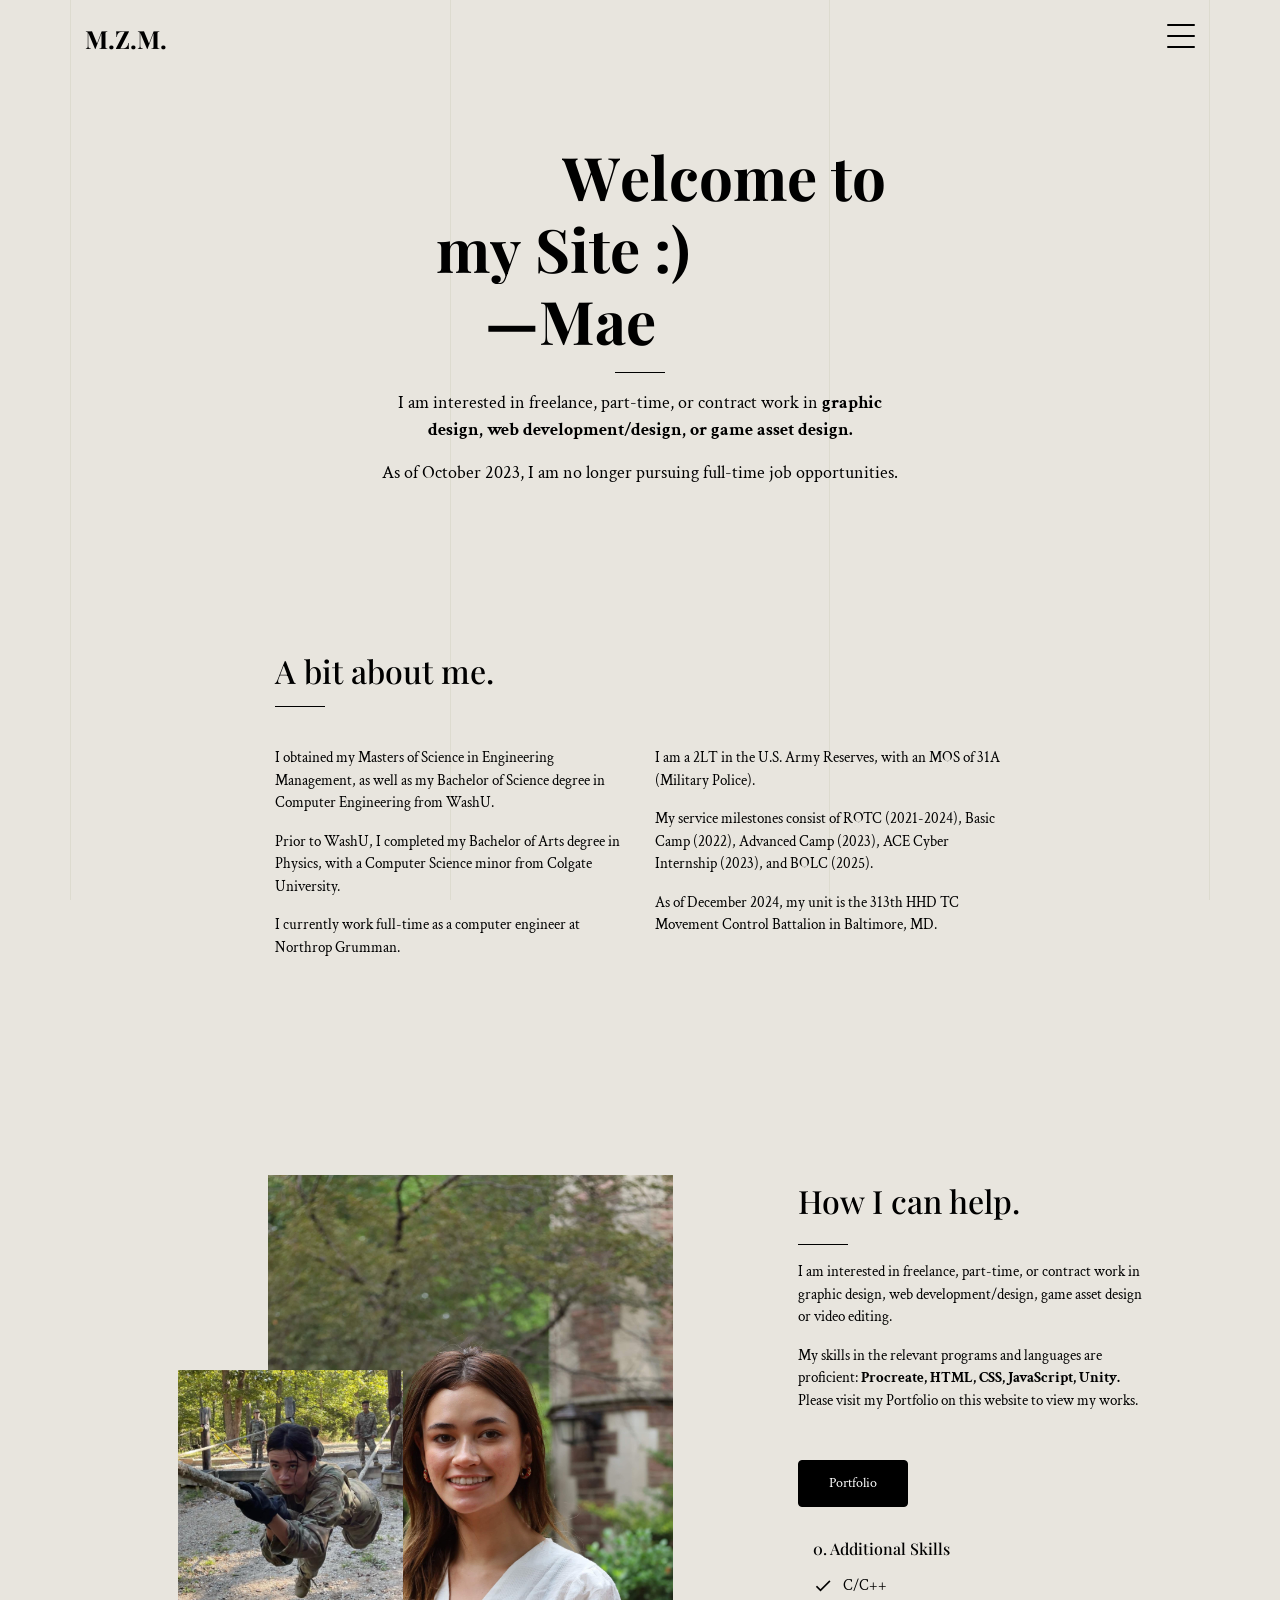
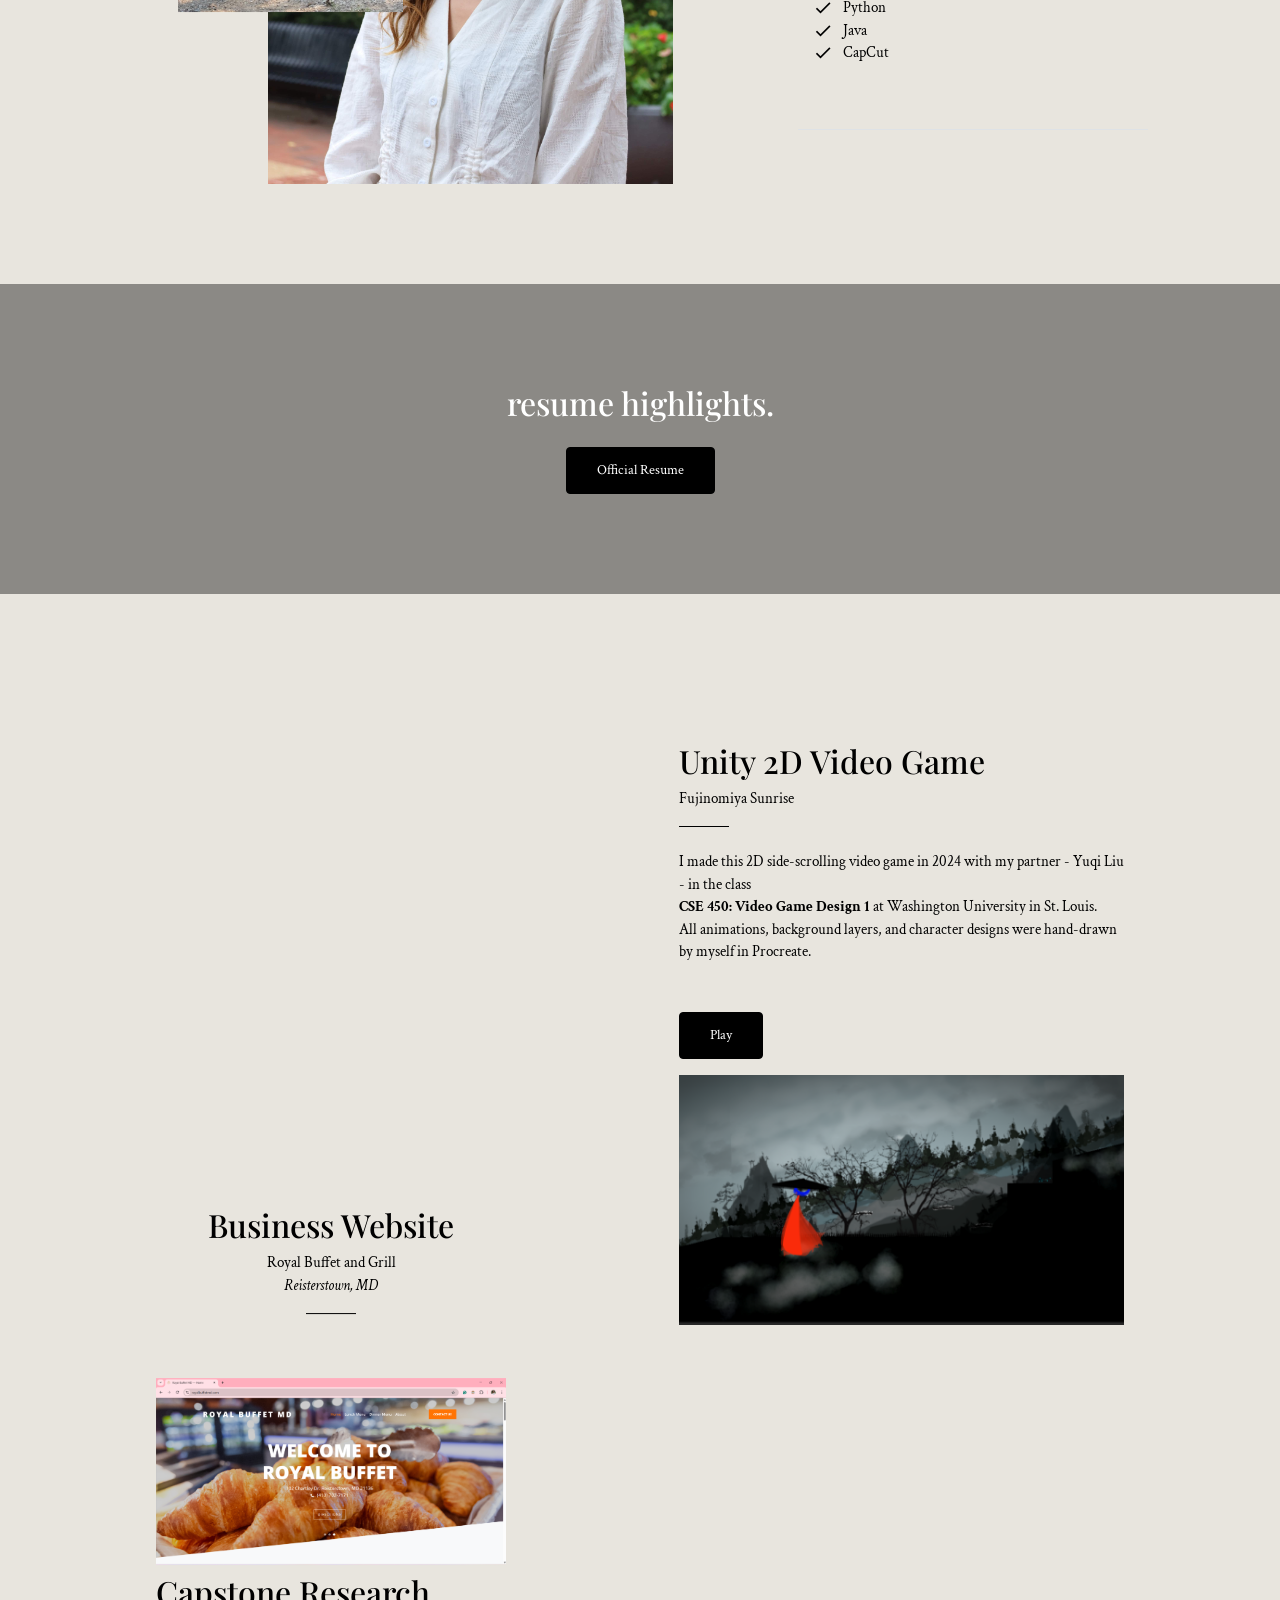
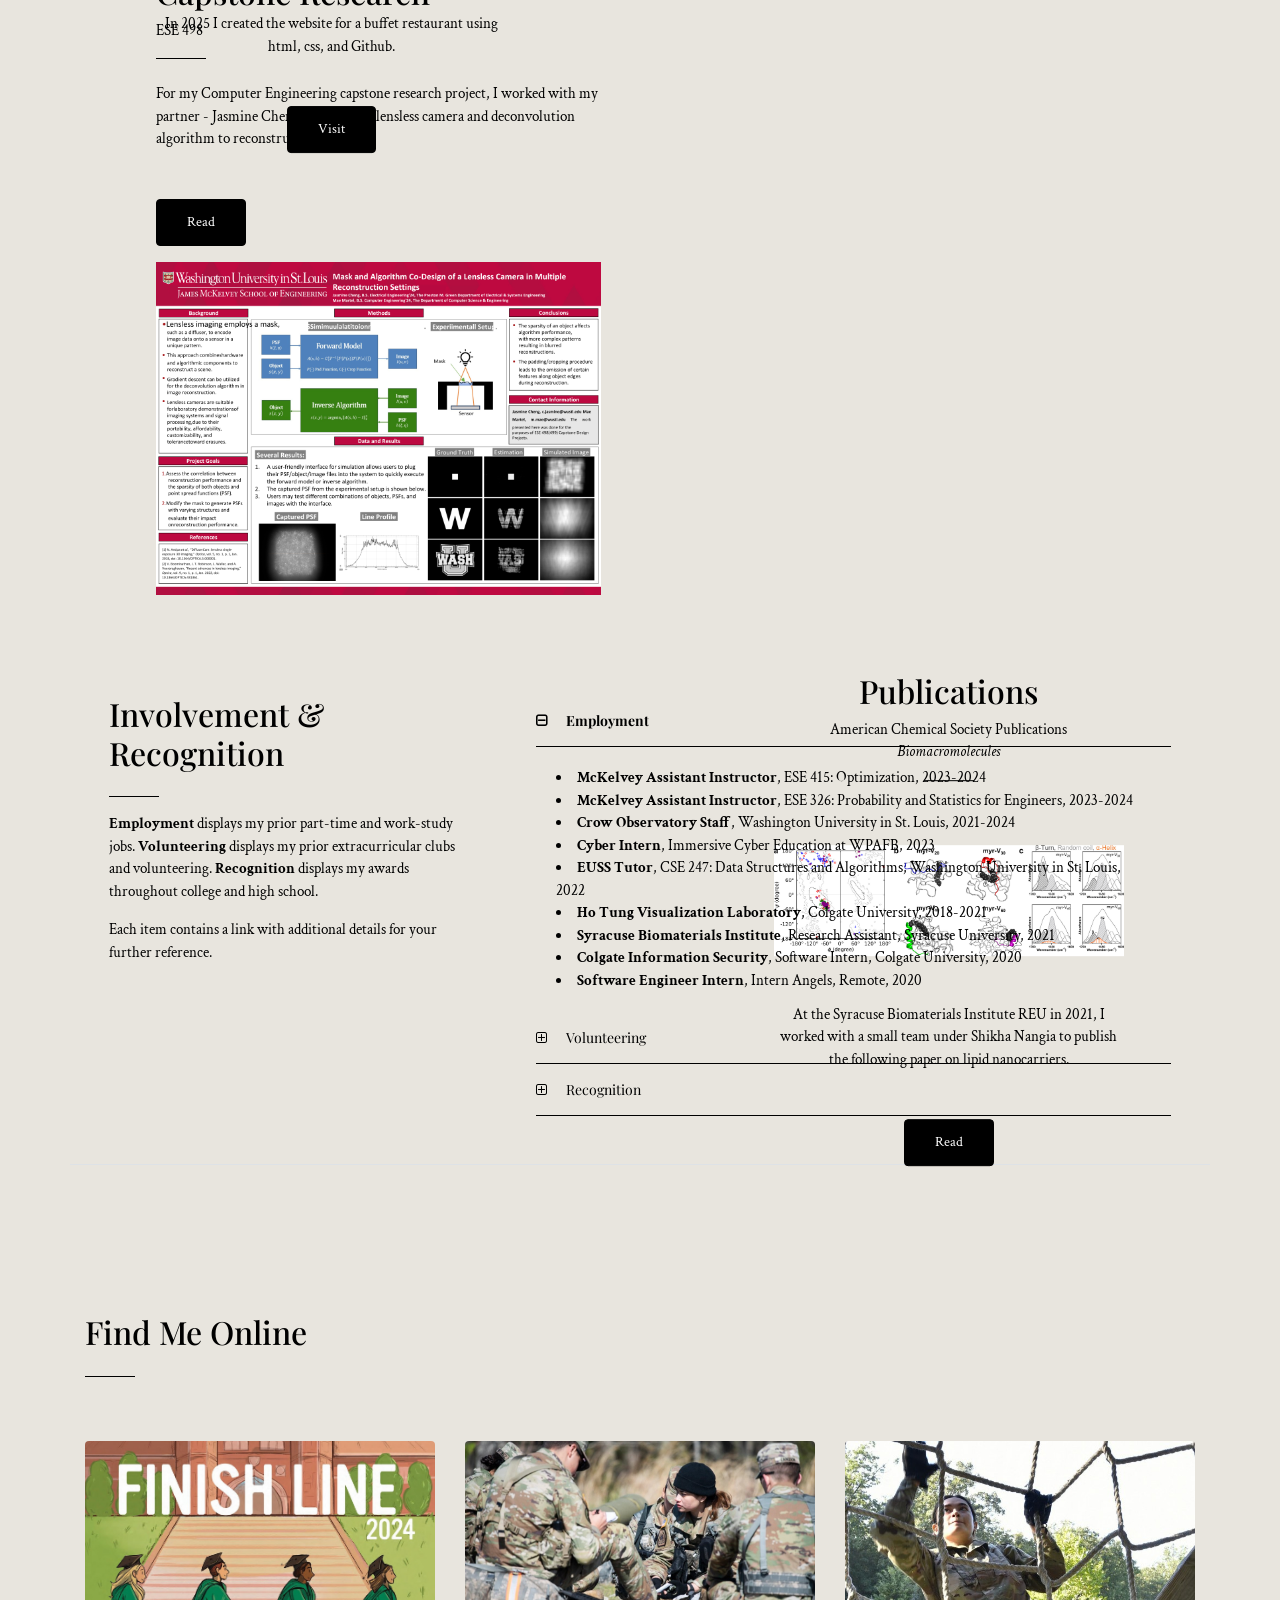
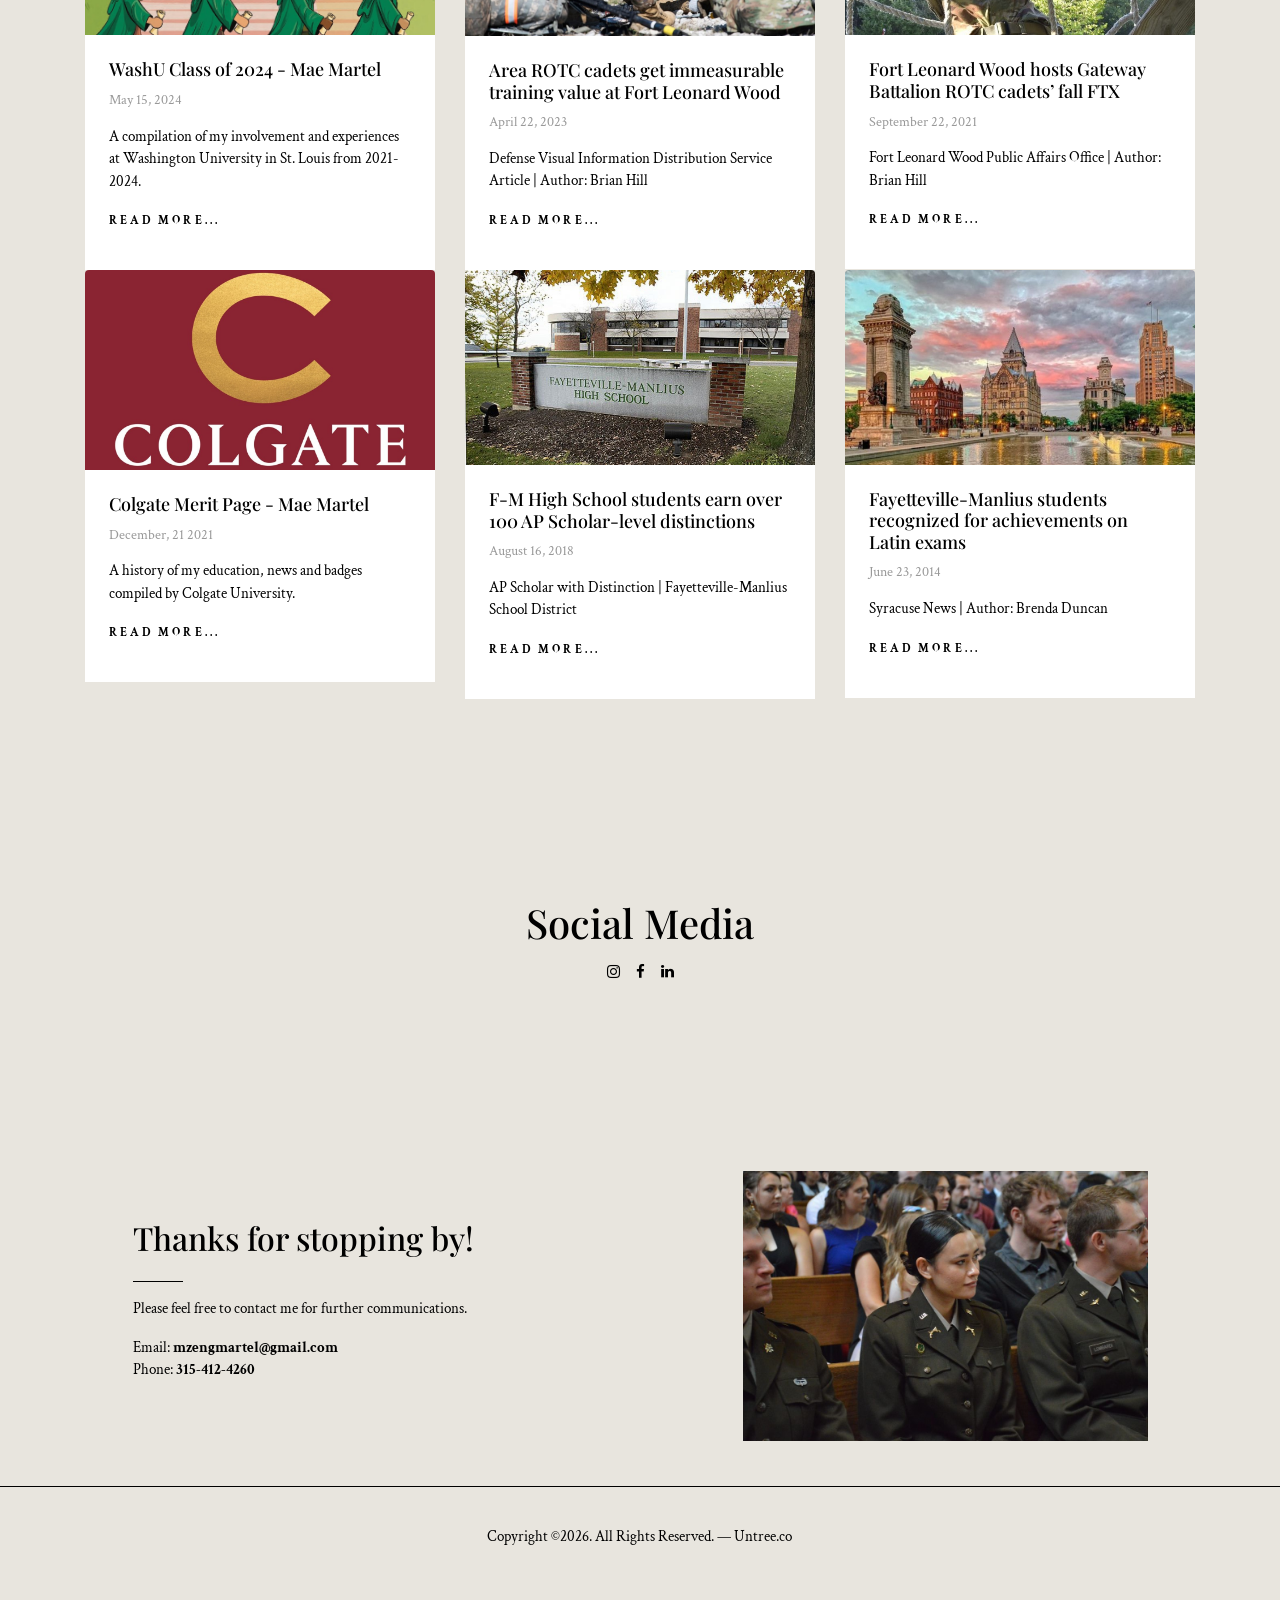
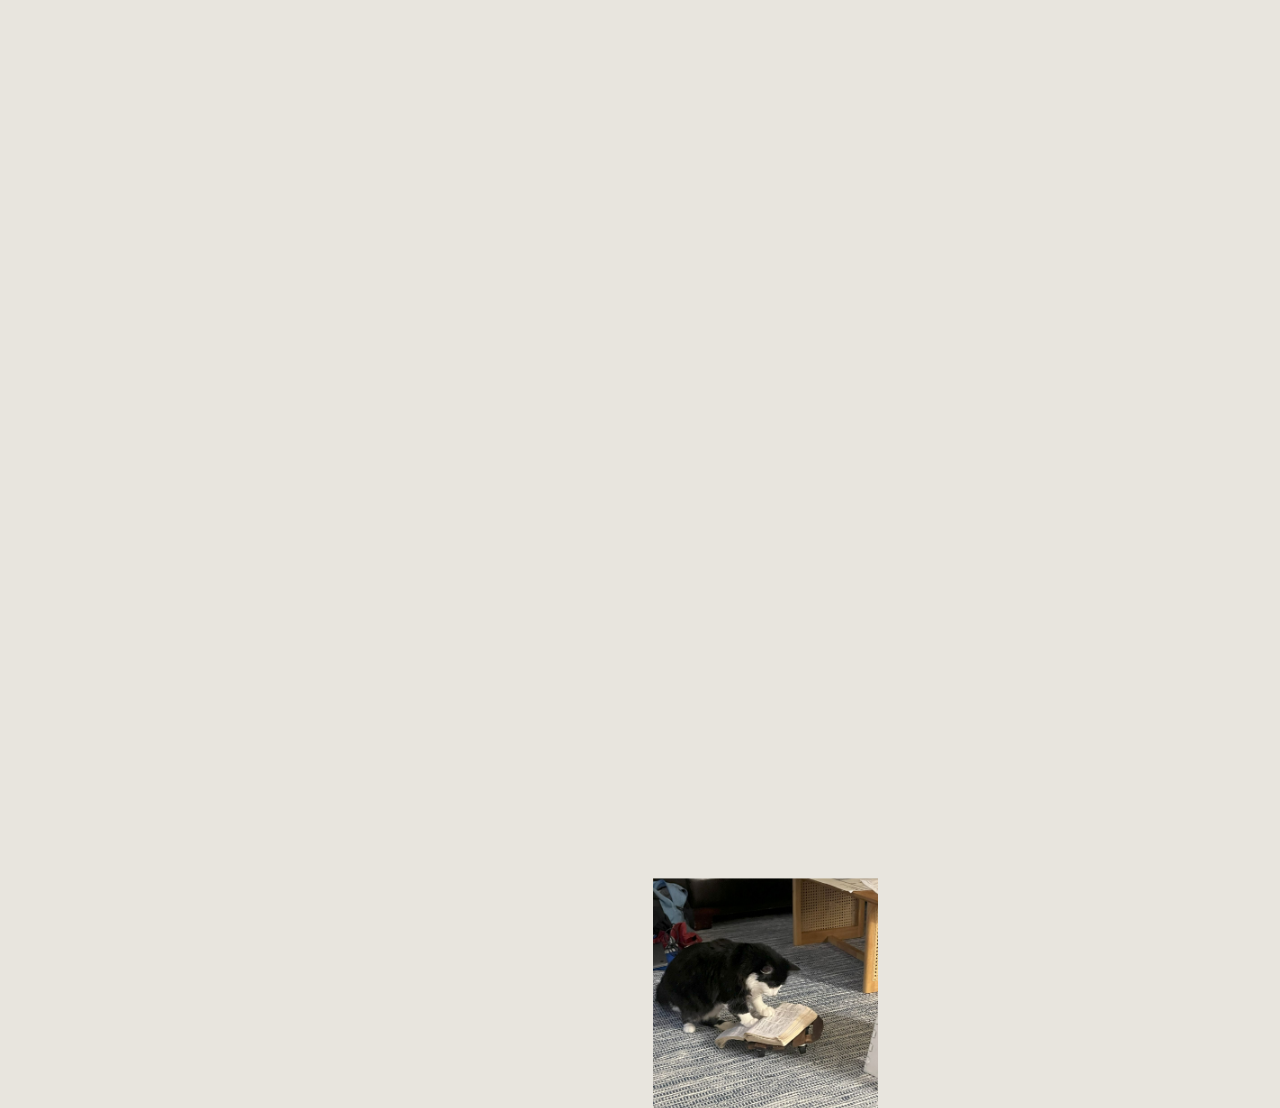
==== commit df50305b: "updated game section" ====
--- a/index.html
+++ b/index.html
@@ -196,7 +196,9 @@
             <div  class="line me-auto mb-3 mt-3"></div>
 
             <p class="line-top fig-2-text my-4">I made this 2D side-scrolling video game in 2024 with my partner - Yuqi Liu - in the class 
-              <br><strong>CSE 450: Video Game Design 1</strong> at Washington University in St. Louis.</p>
+              <br><strong>CSE 450: Video Game Design 1</strong> at Washington University in St. Louis.<br>
+              All animations, background layers, and character designs were hand-drawn by myself in Procreate.</p>
+
               <p class="mt-5"><a href="https://mzengmartel.itch.io/fujinomiya?secret=3ggx4HHmxRQlCXsbVEnBX5rEUXA" target = '_blank' class="btn btn-primary">Play</a></p>
             <img src="images/FujinomiyaSunrise.png" alt="Image" class="img-fluid">
           </div>
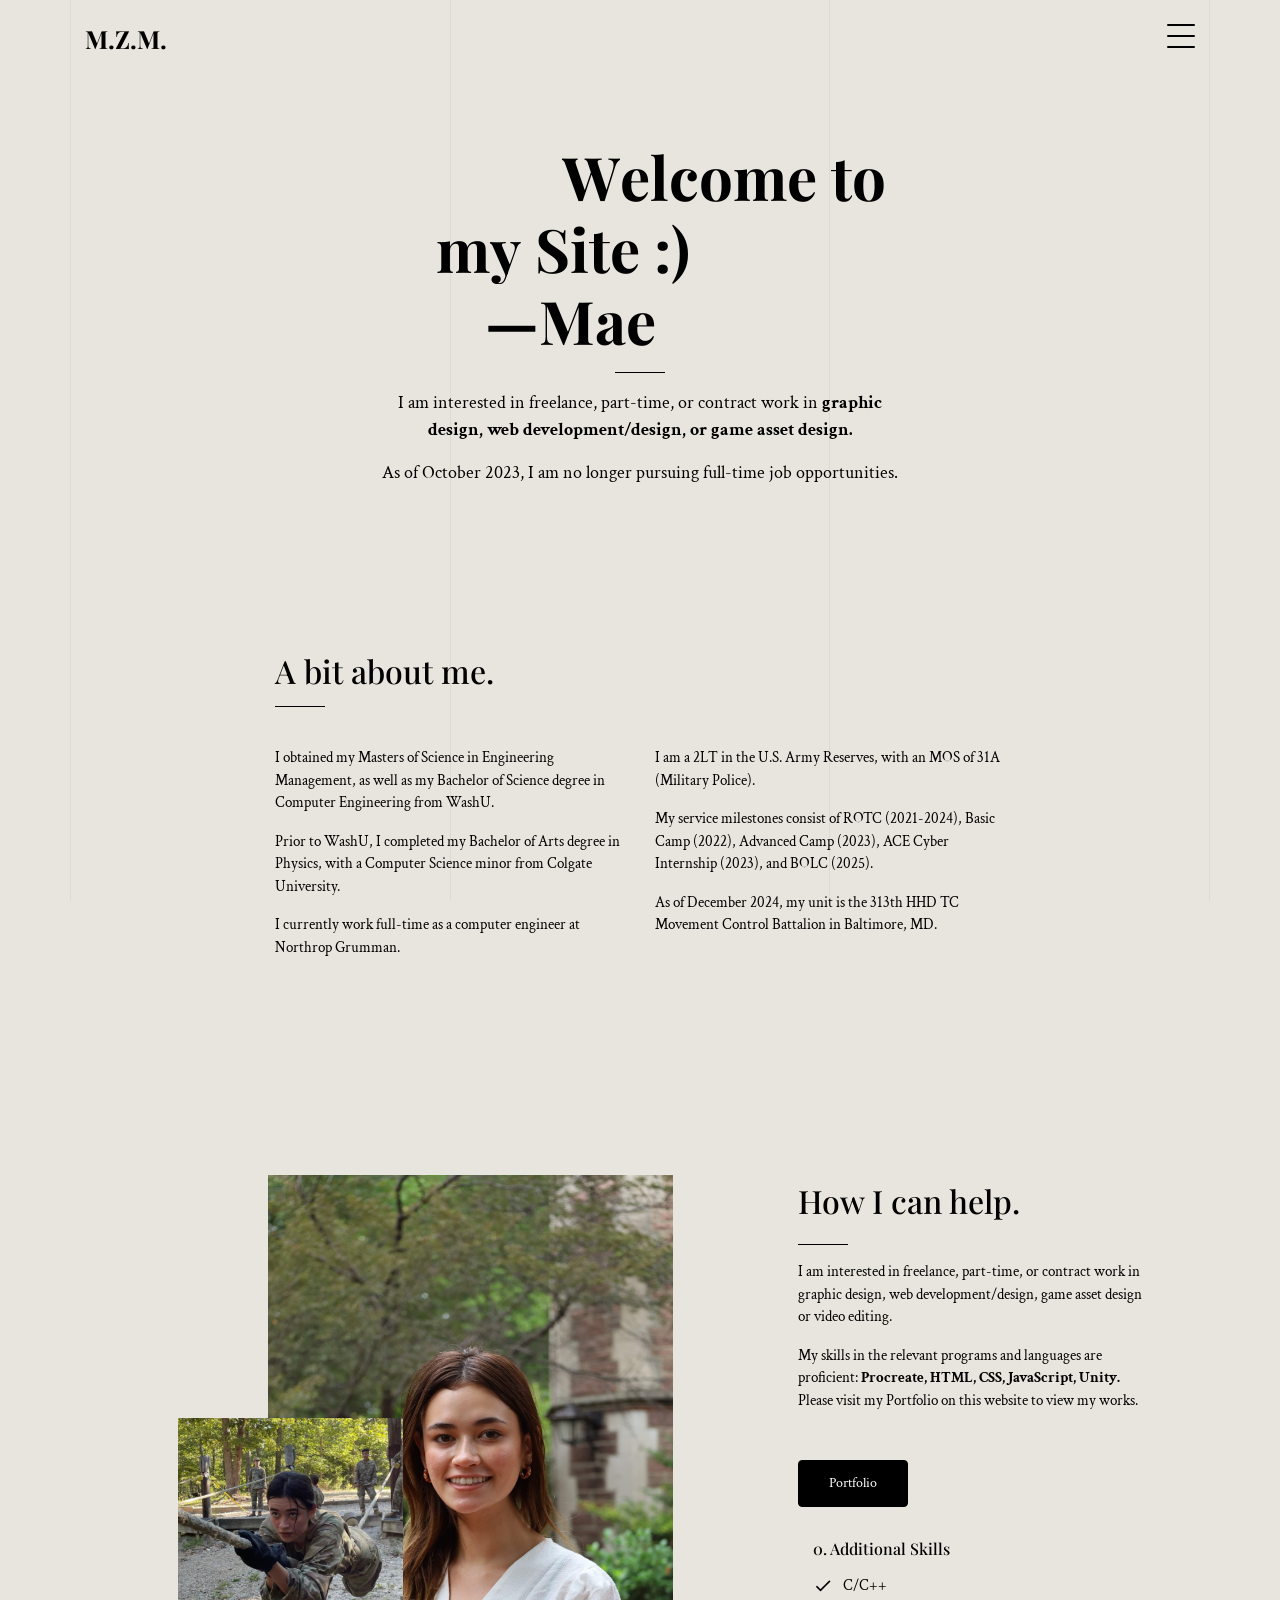
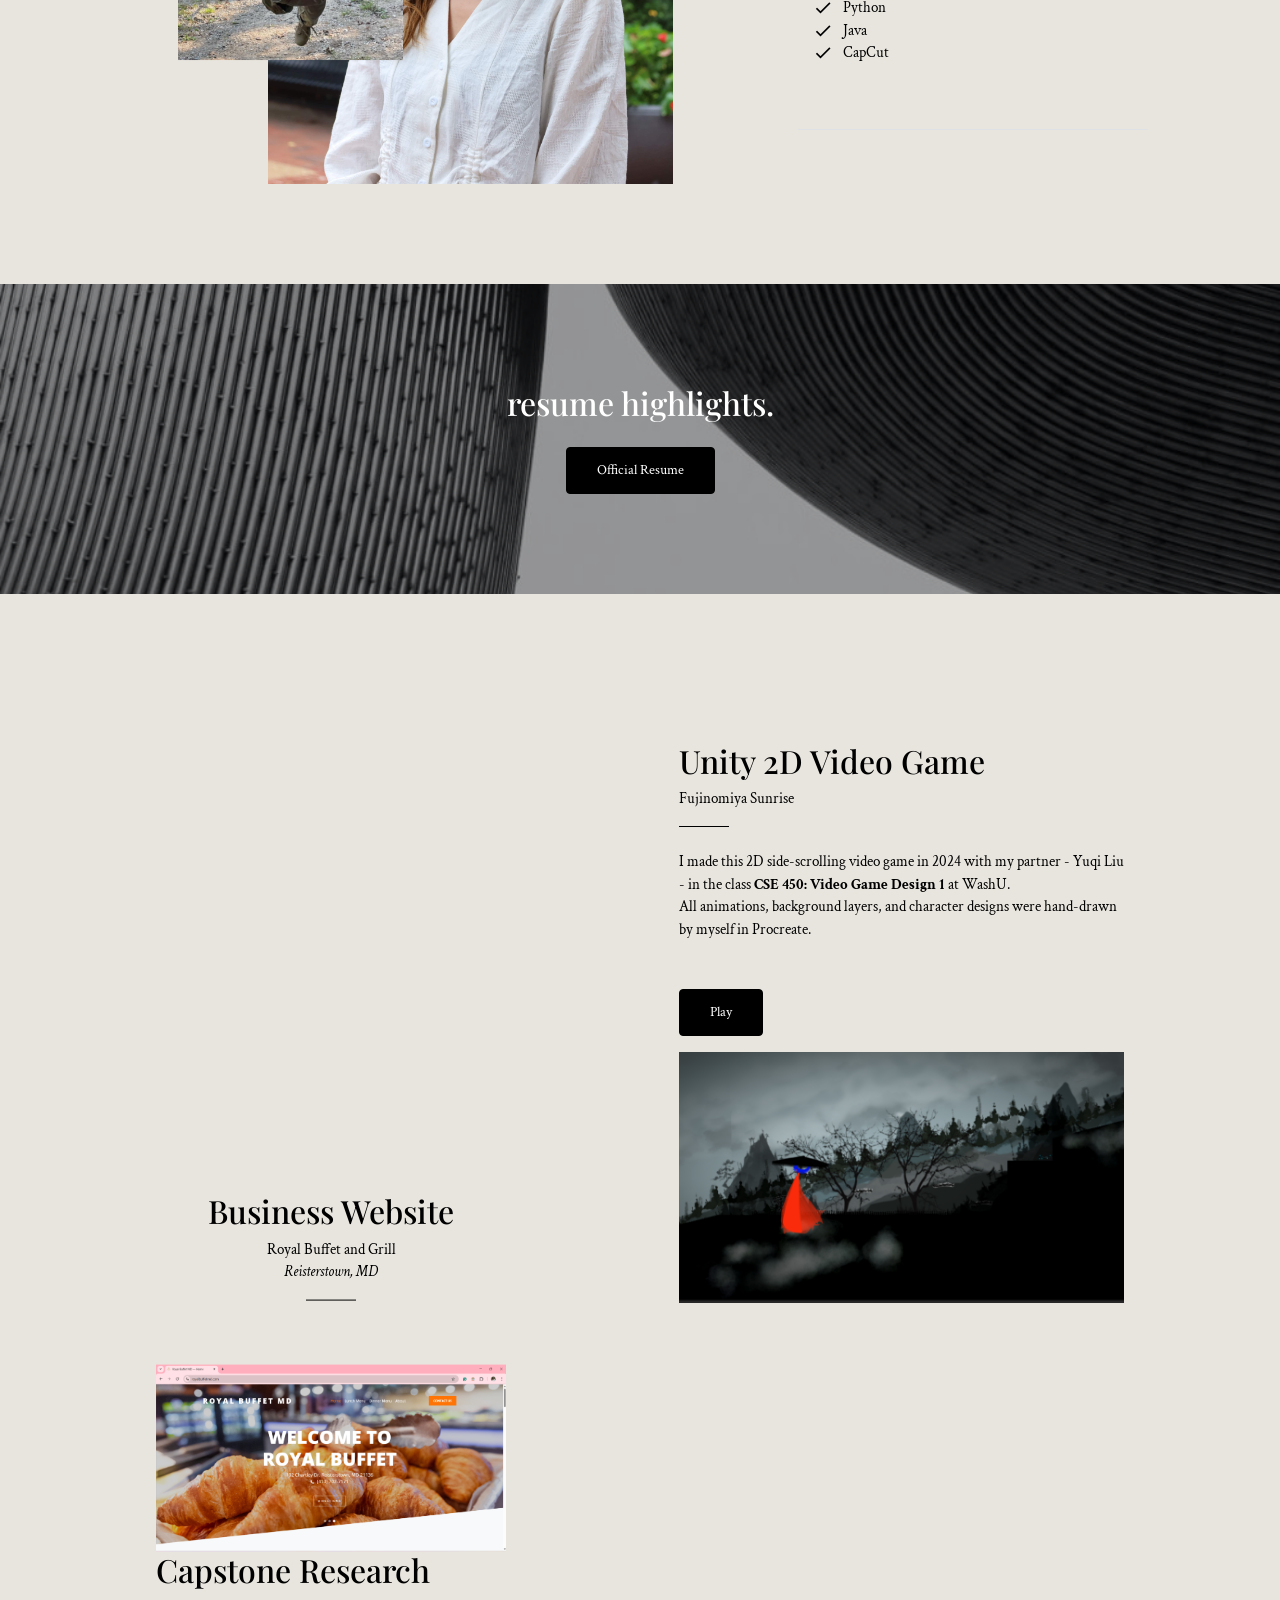
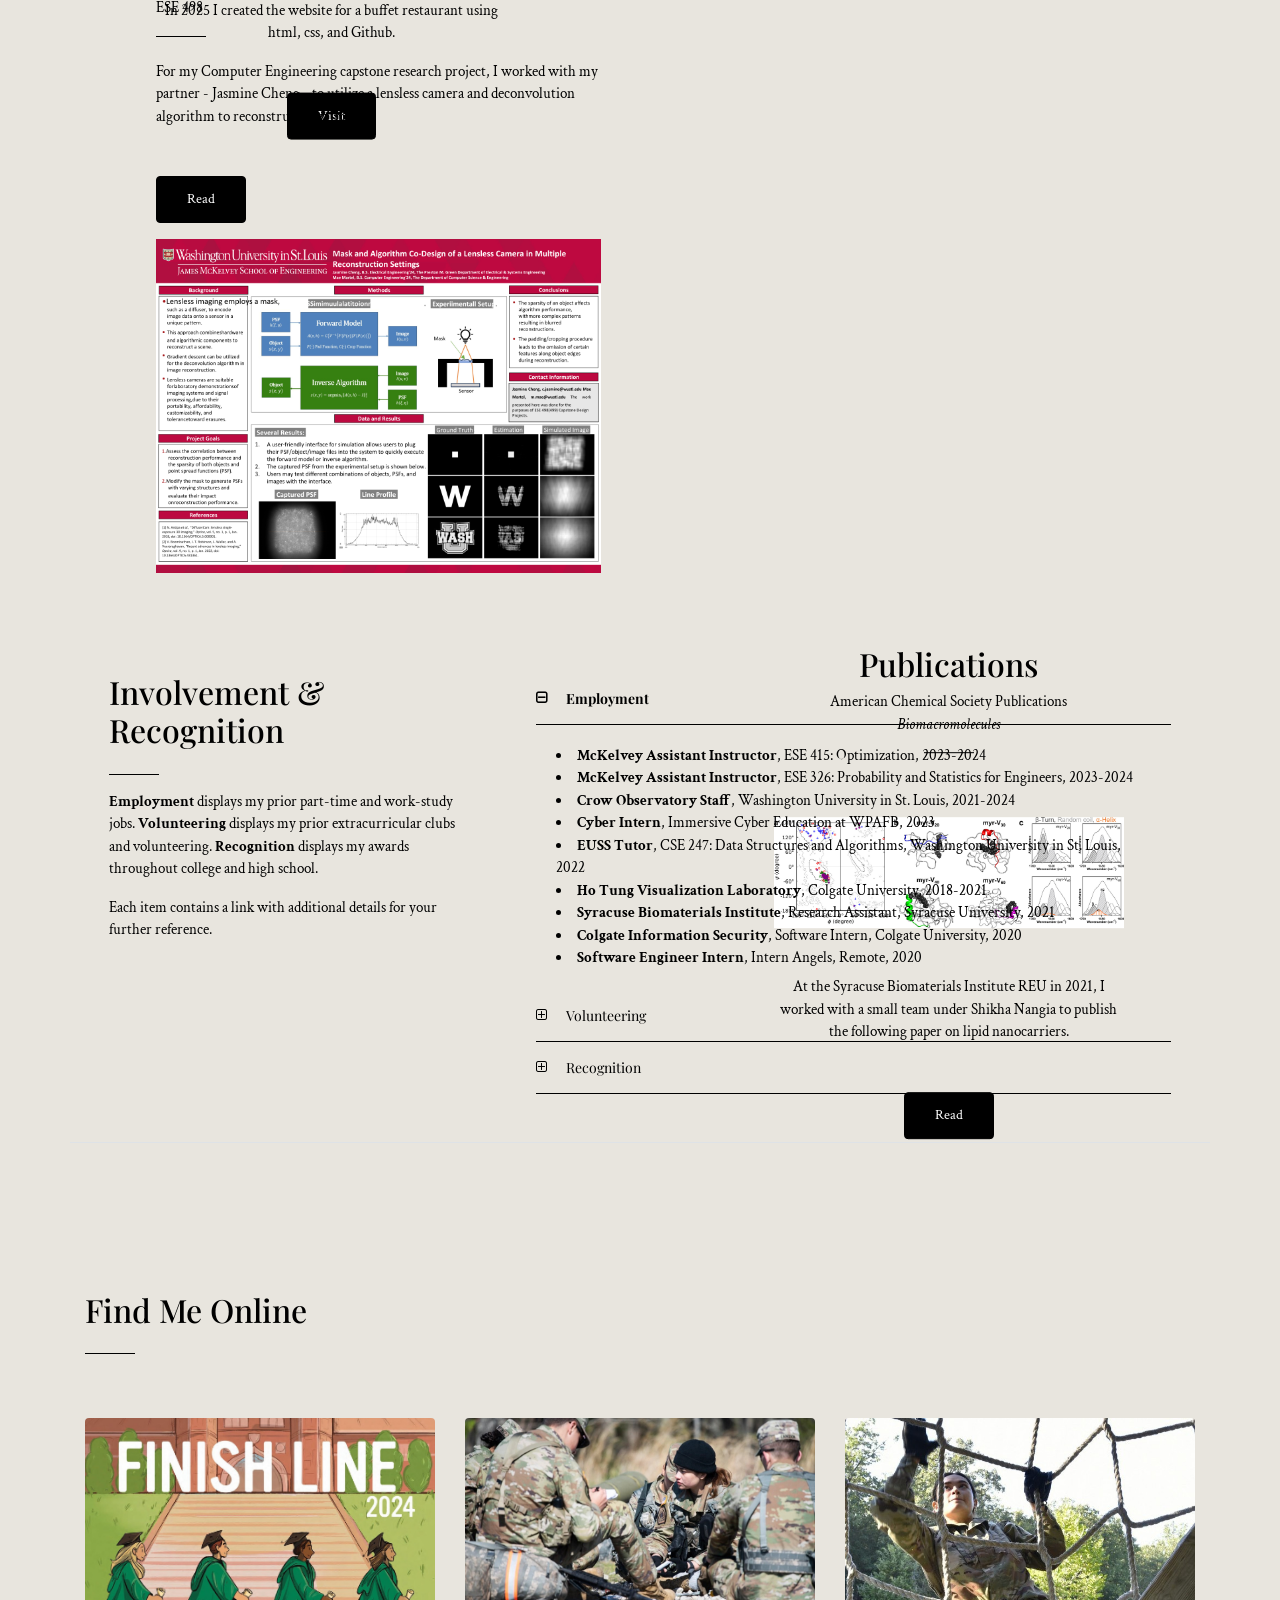
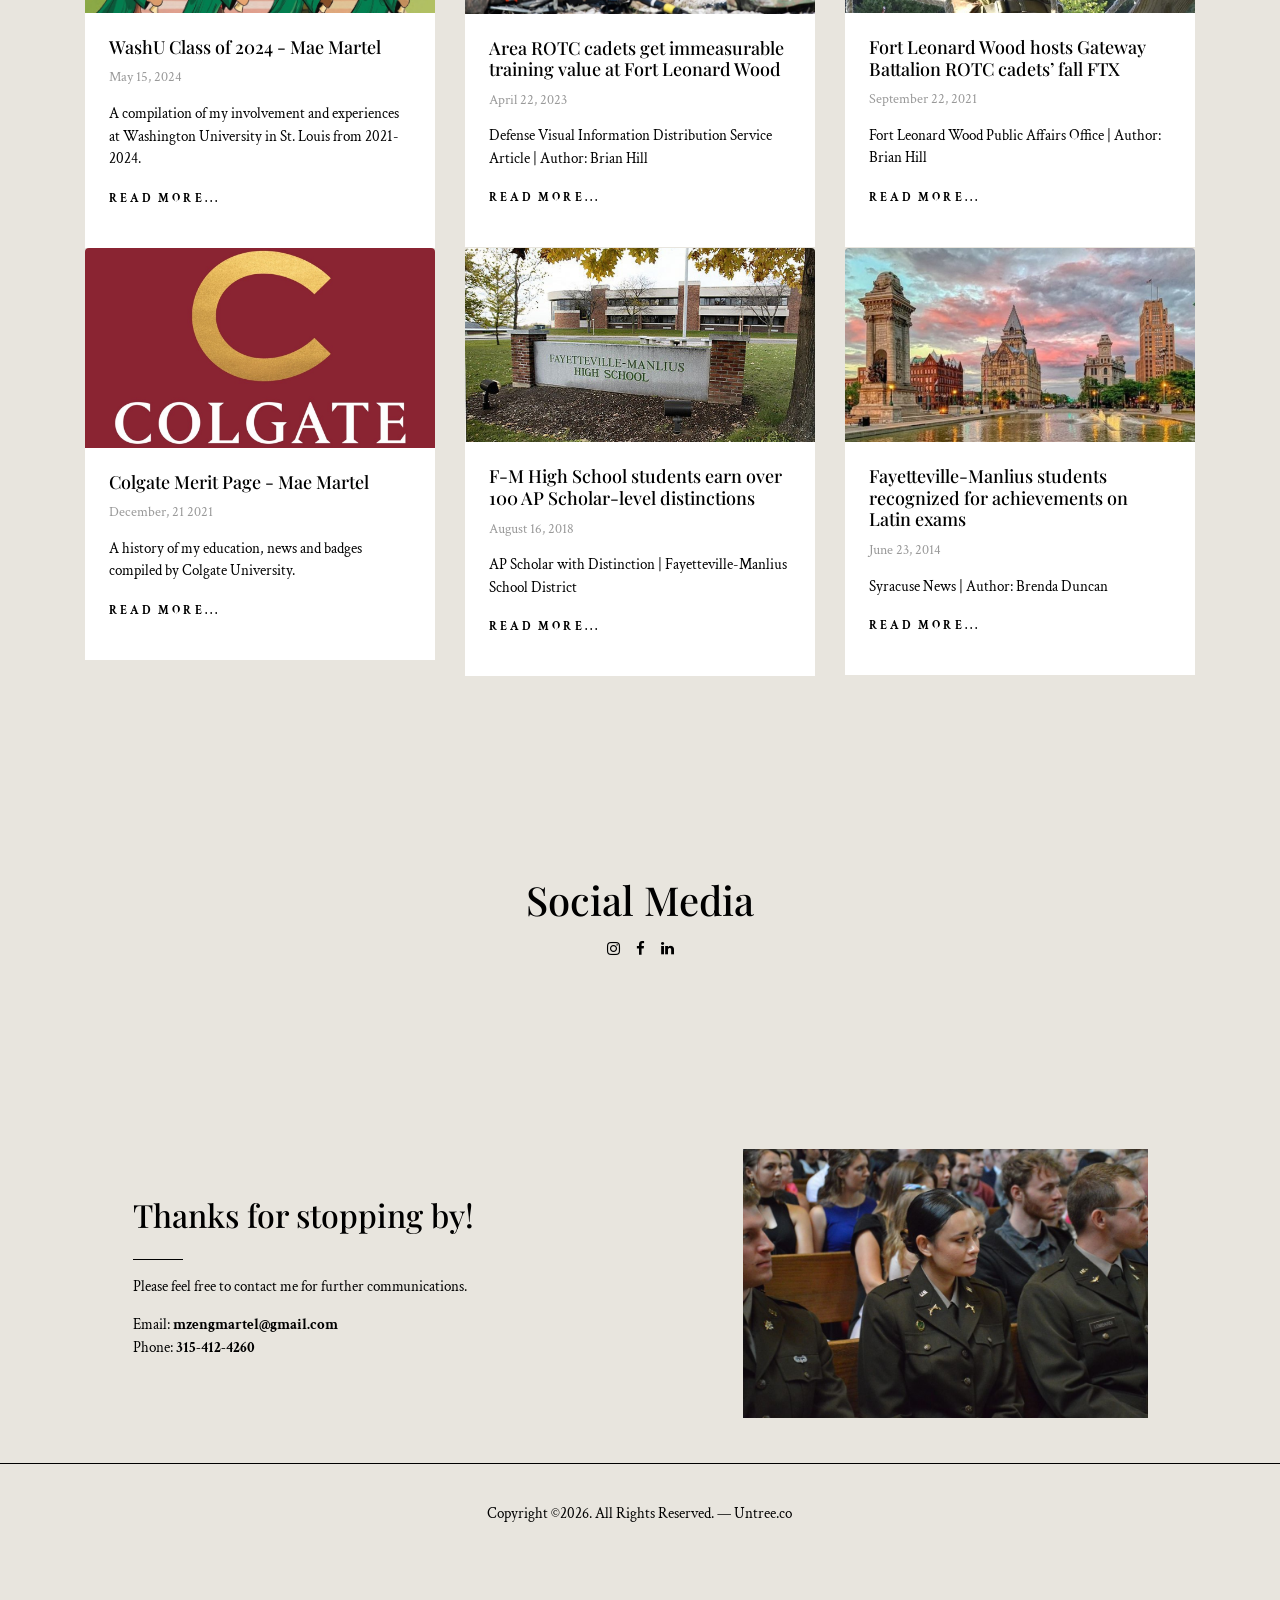
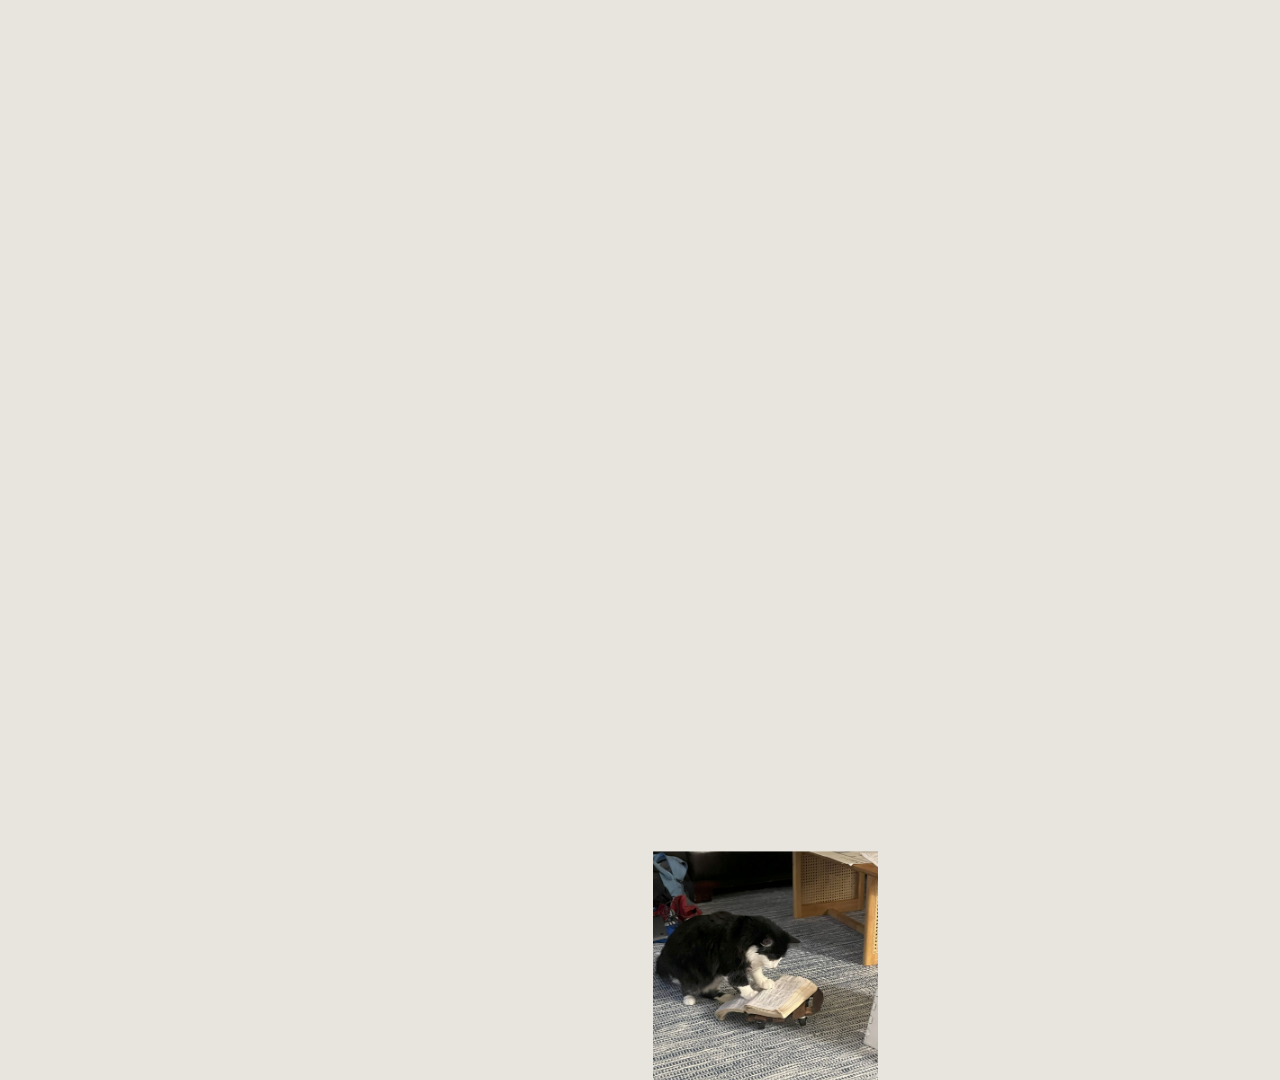
==== commit f825bd4d: "updated portfolio" ====
--- a/index.html
+++ b/index.html
@@ -157,7 +157,7 @@
   </div>
 
 <!-- Banner -->
-<div class="site-section overlay site-cover-2" style="background-image: url('images/img_v_3-min.jpg')" data-stellar-background-ratio="0.5">
+<div class="site-section overlay site-cover-2" style="background-image: url('images/banner_background.jpg')" data-stellar-background-ratio="0.5">
   <div class="container">
     <div class="row">
       <div class="col-lg-7 mx-auto text-center">
@@ -196,7 +196,7 @@
             <div  class="line me-auto mb-3 mt-3"></div>
 
             <p class="line-top fig-2-text my-4">I made this 2D side-scrolling video game in 2024 with my partner - Yuqi Liu - in the class 
-              <br><strong>CSE 450: Video Game Design 1</strong> at Washington University in St. Louis.<br>
+              <strong>CSE 450: Video Game Design 1</strong> at WashU. <br>
               All animations, background layers, and character designs were hand-drawn by myself in Procreate.</p>
 
               <p class="mt-5"><a href="https://mzengmartel.itch.io/fujinomiya?secret=3ggx4HHmxRQlCXsbVEnBX5rEUXA" target = '_blank' class="btn btn-primary">Play</a></p>
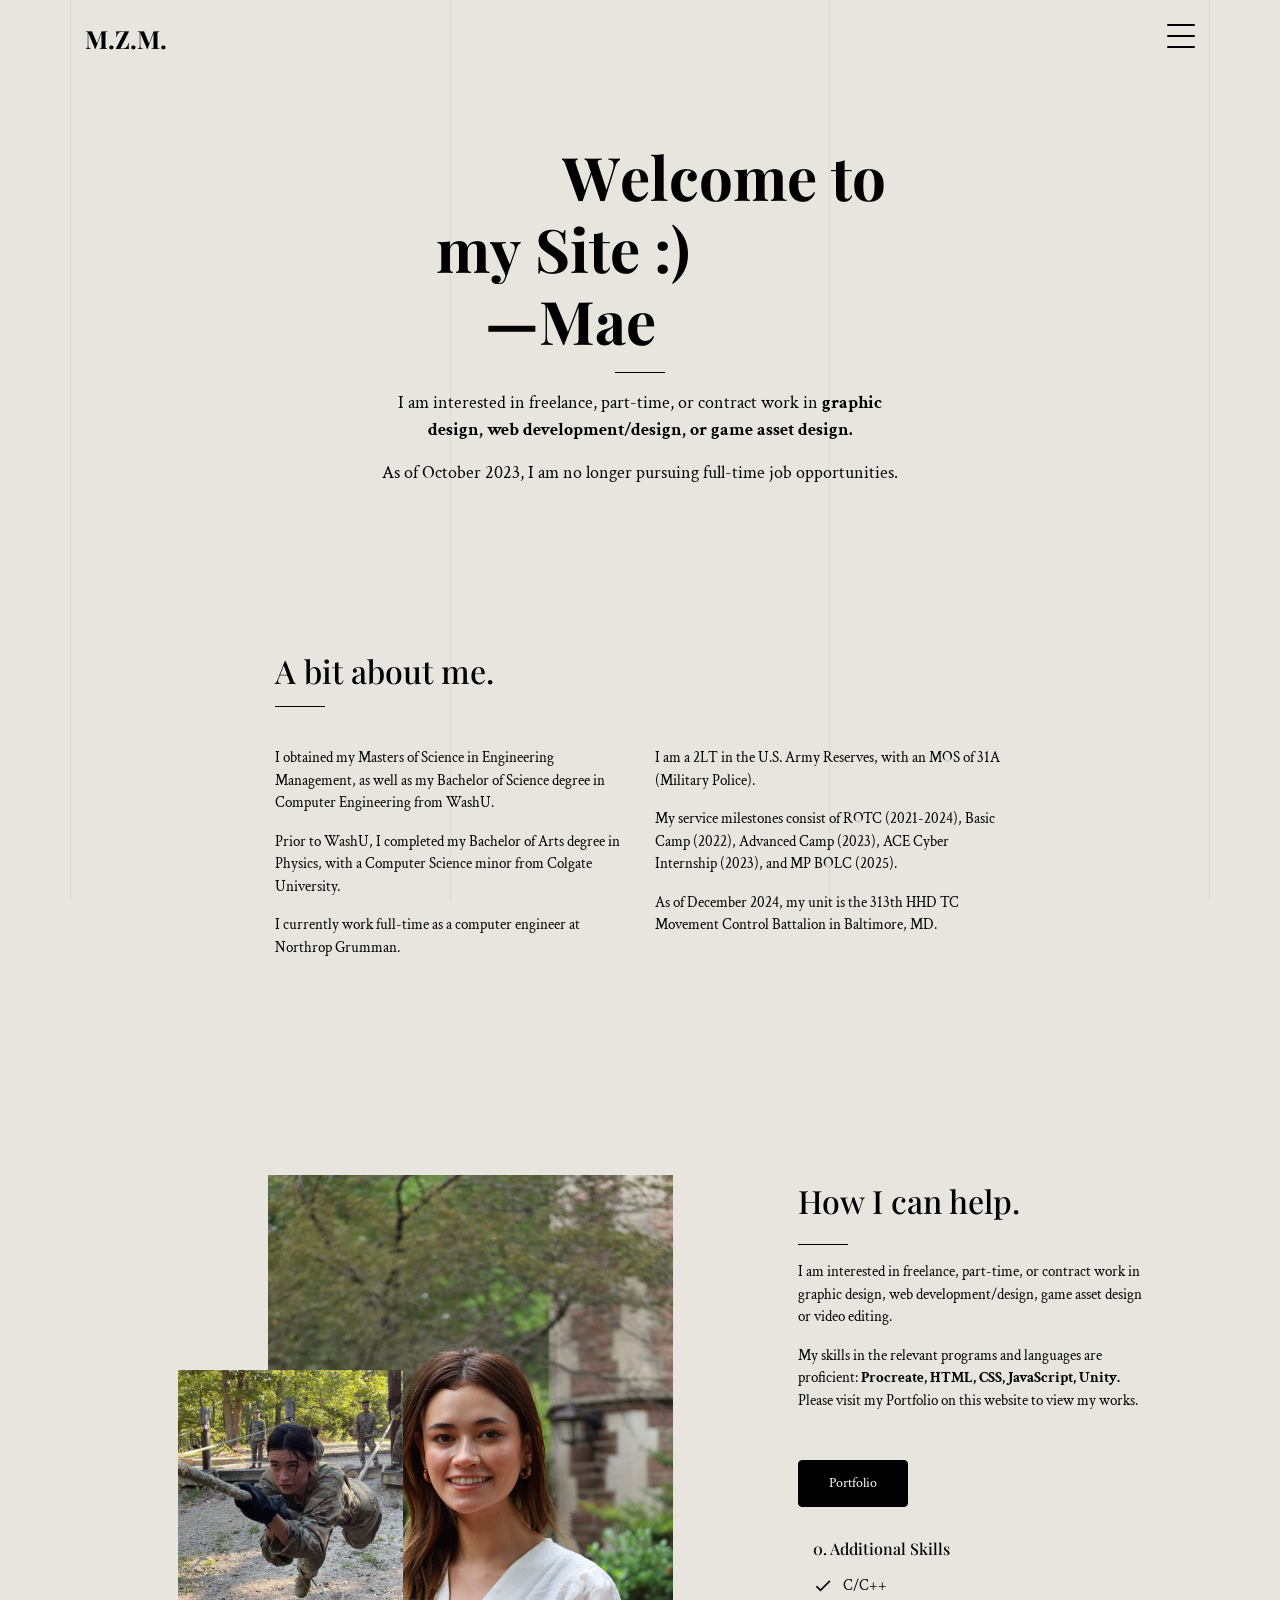
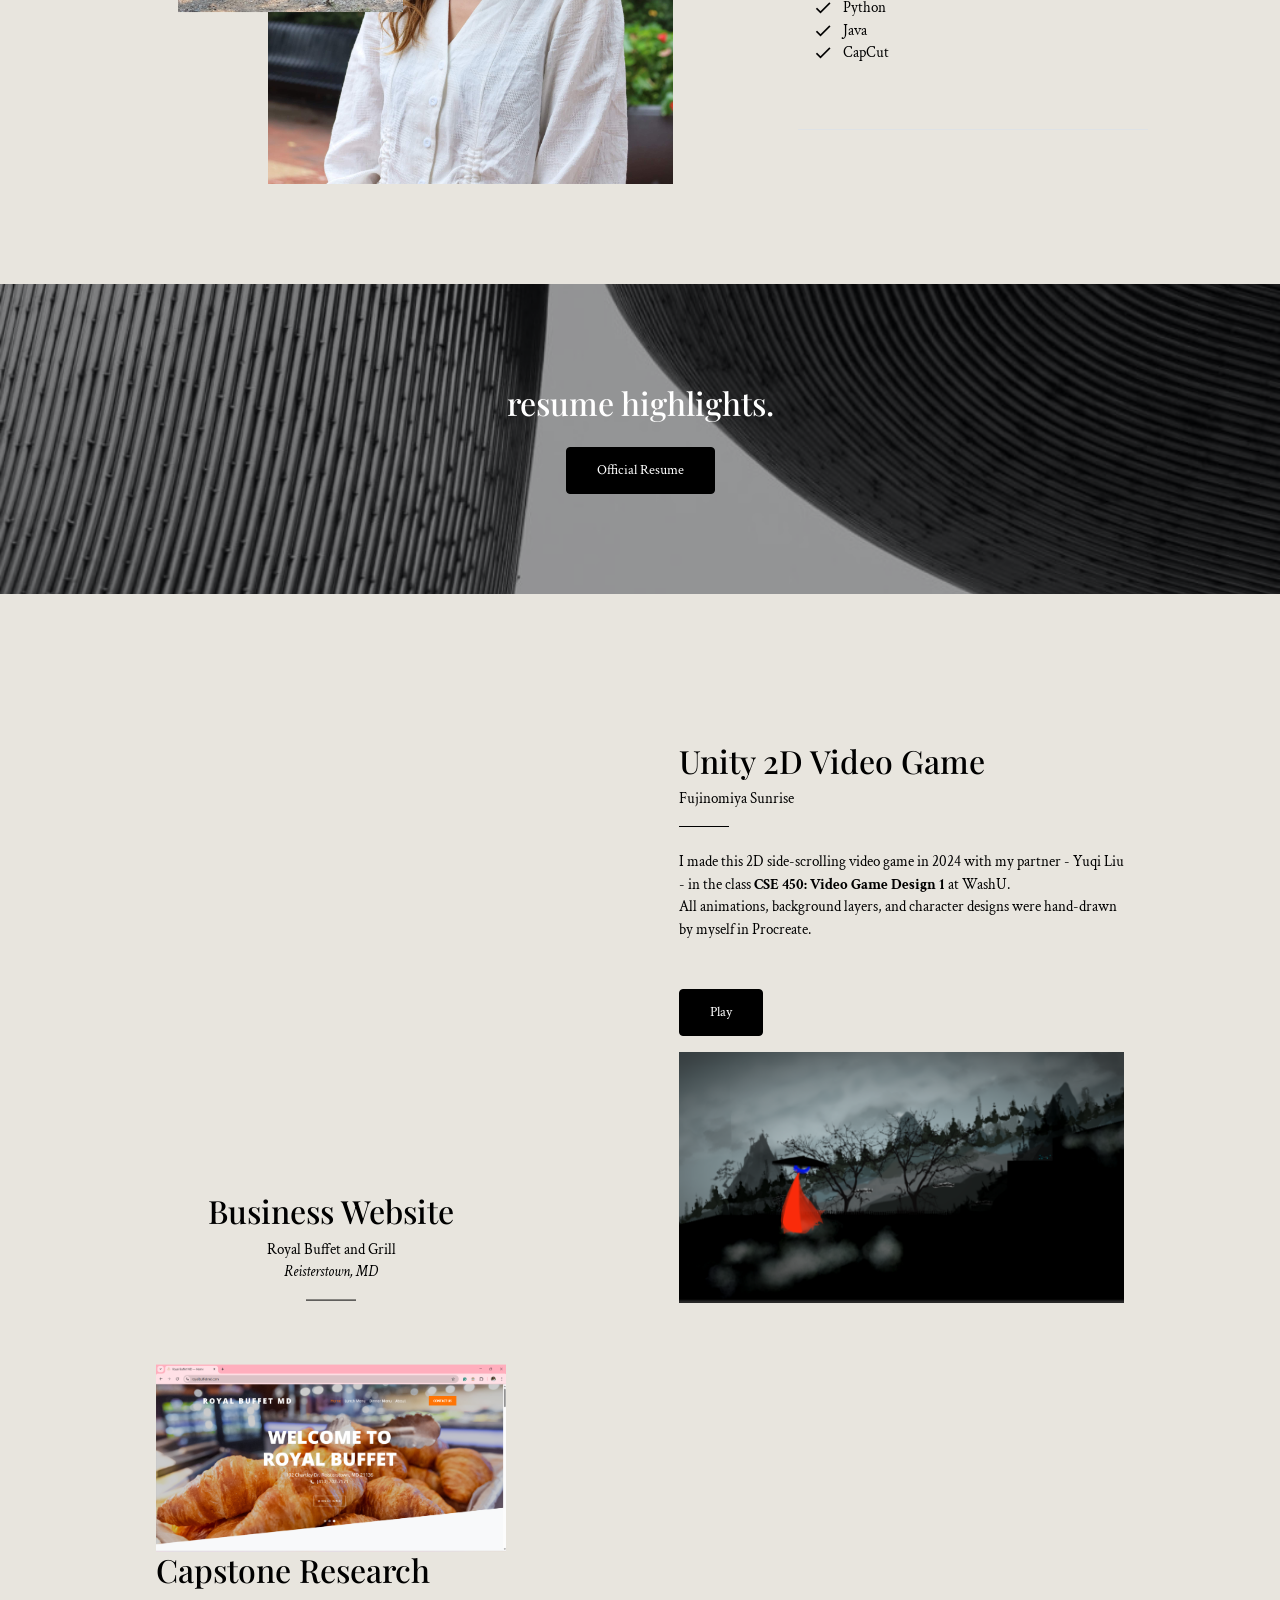
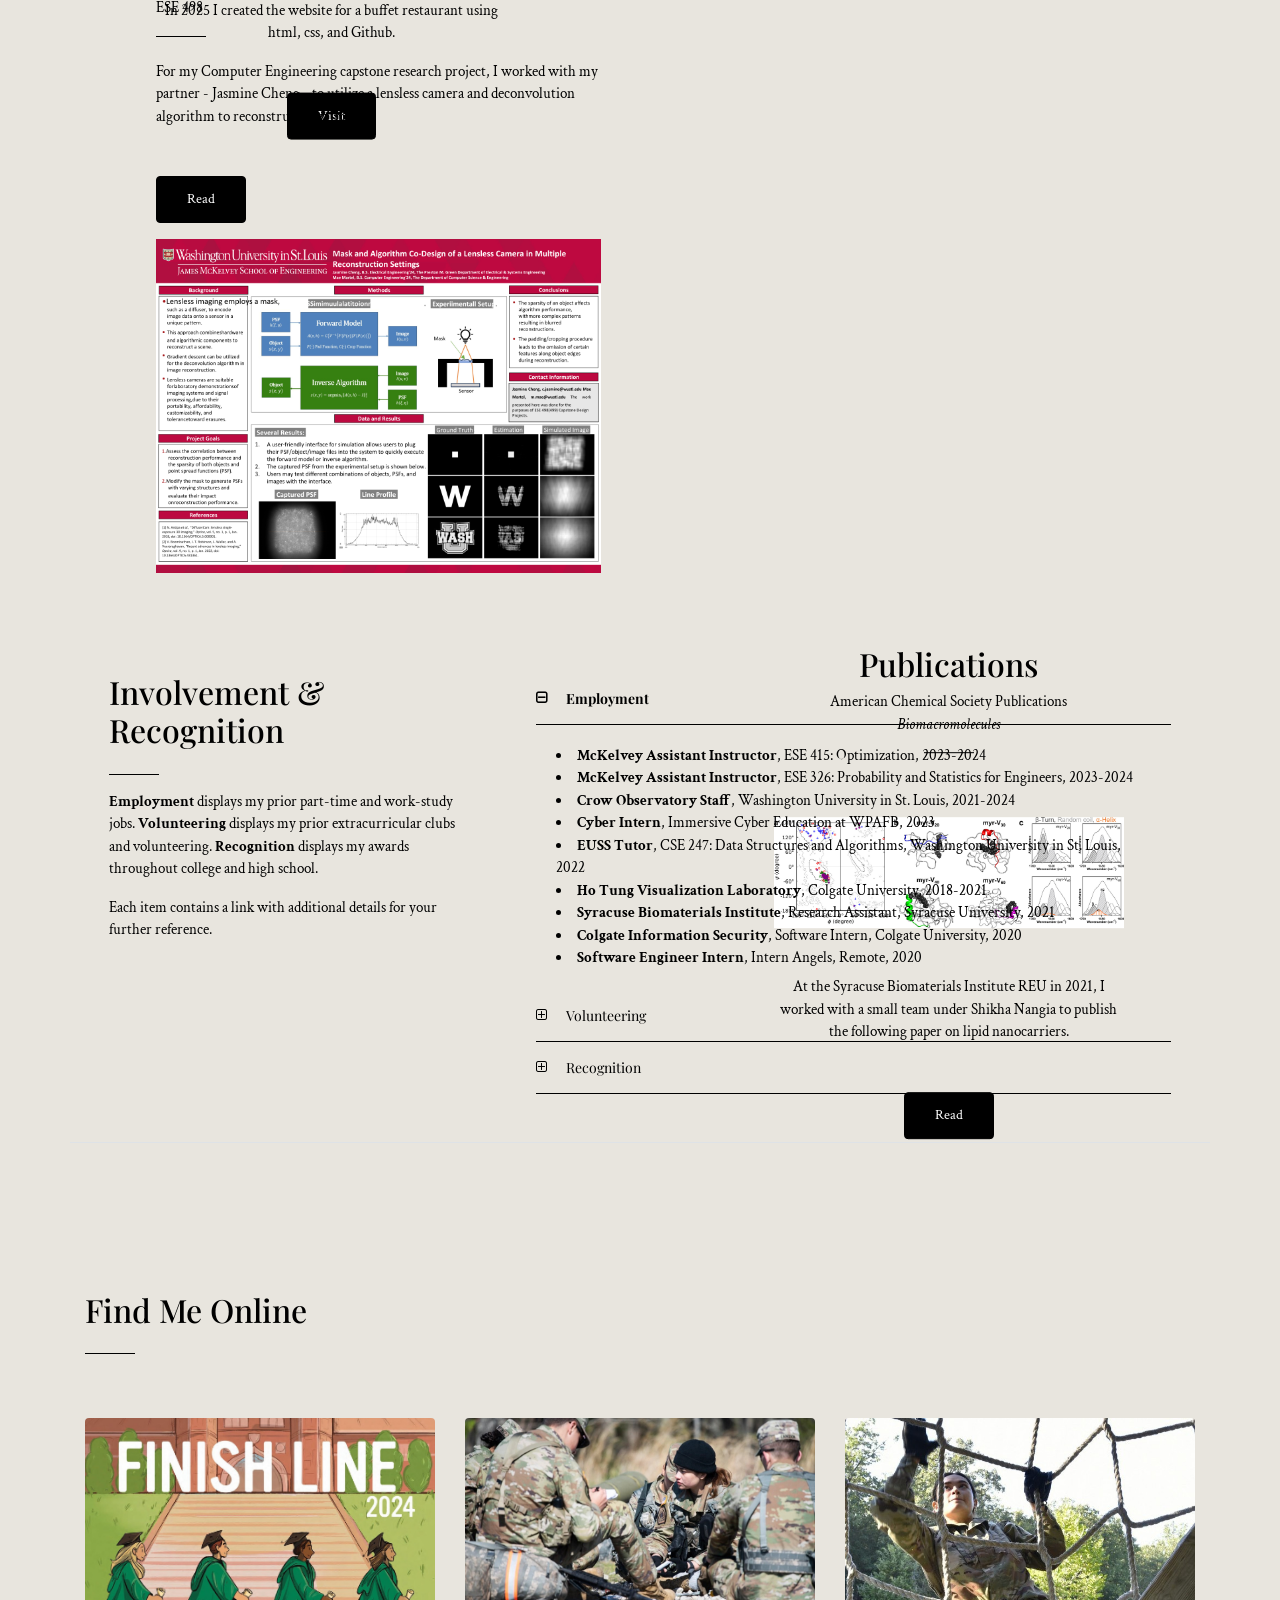
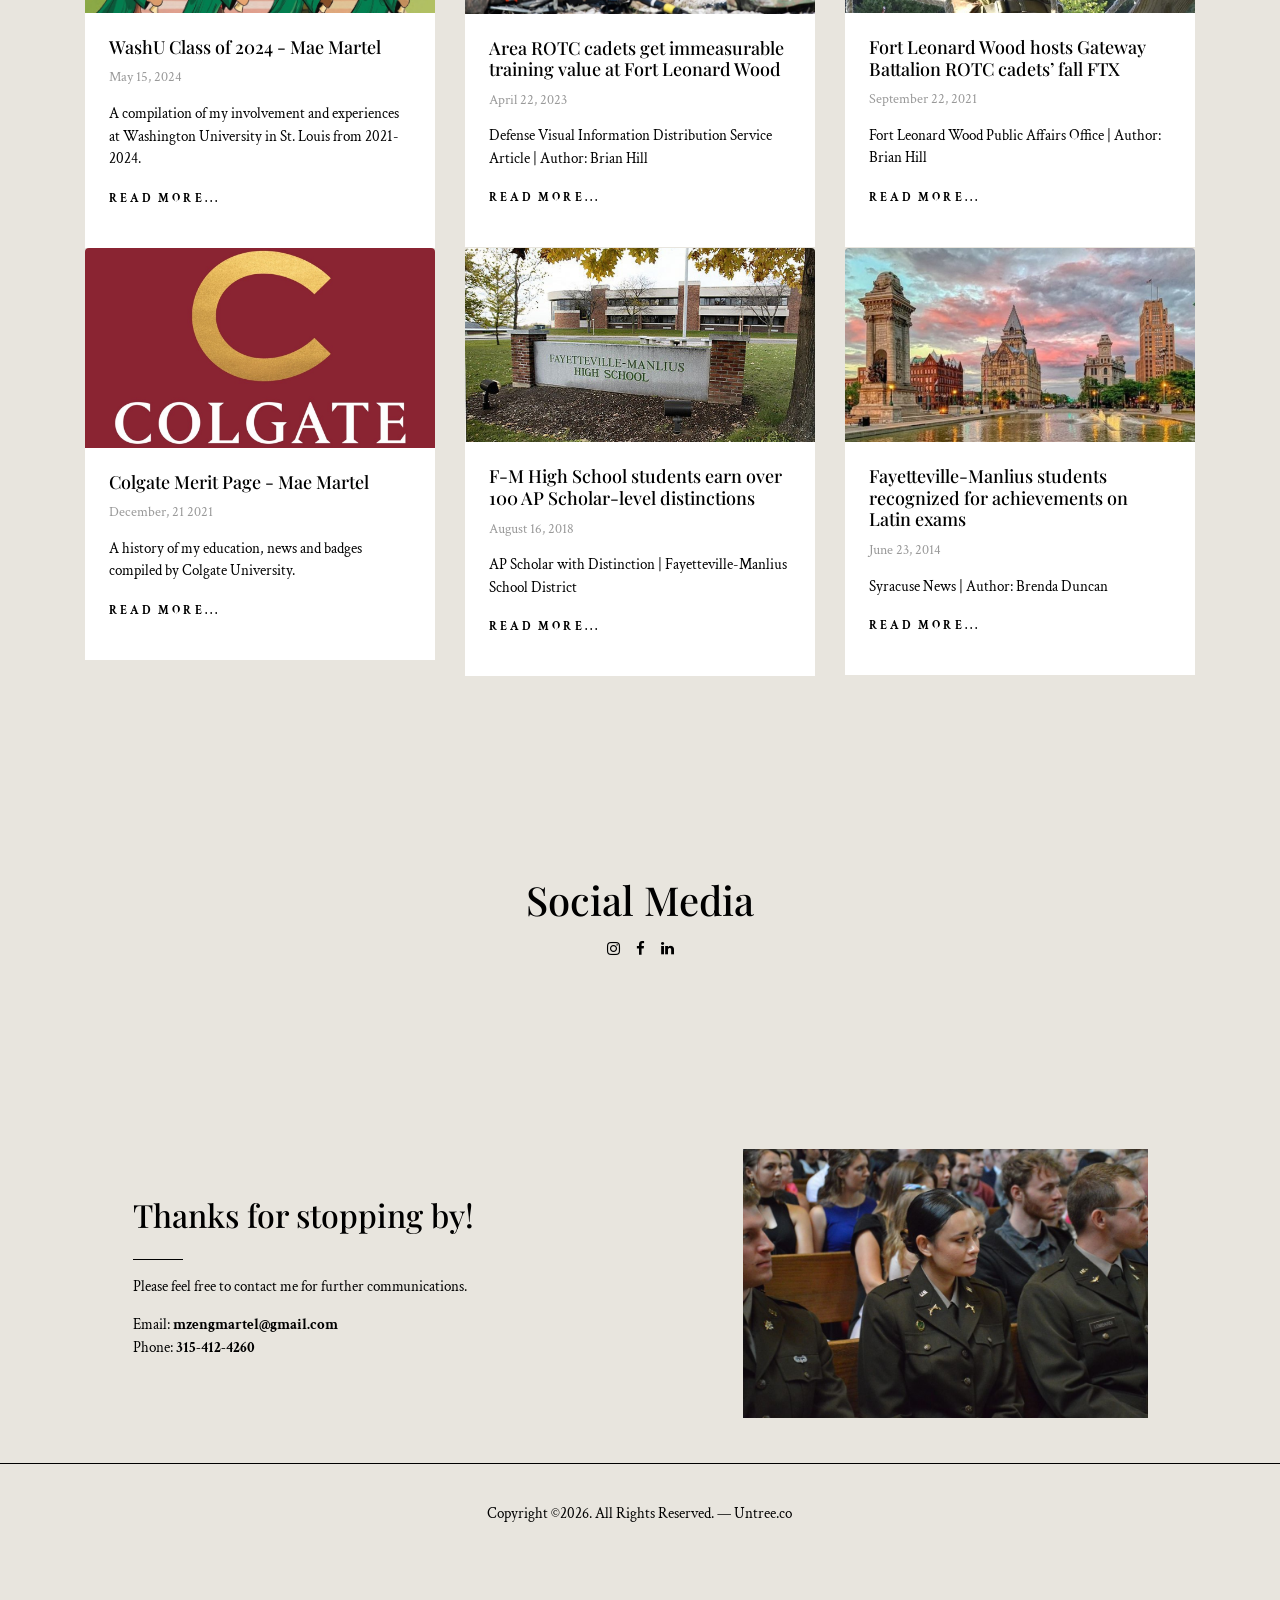
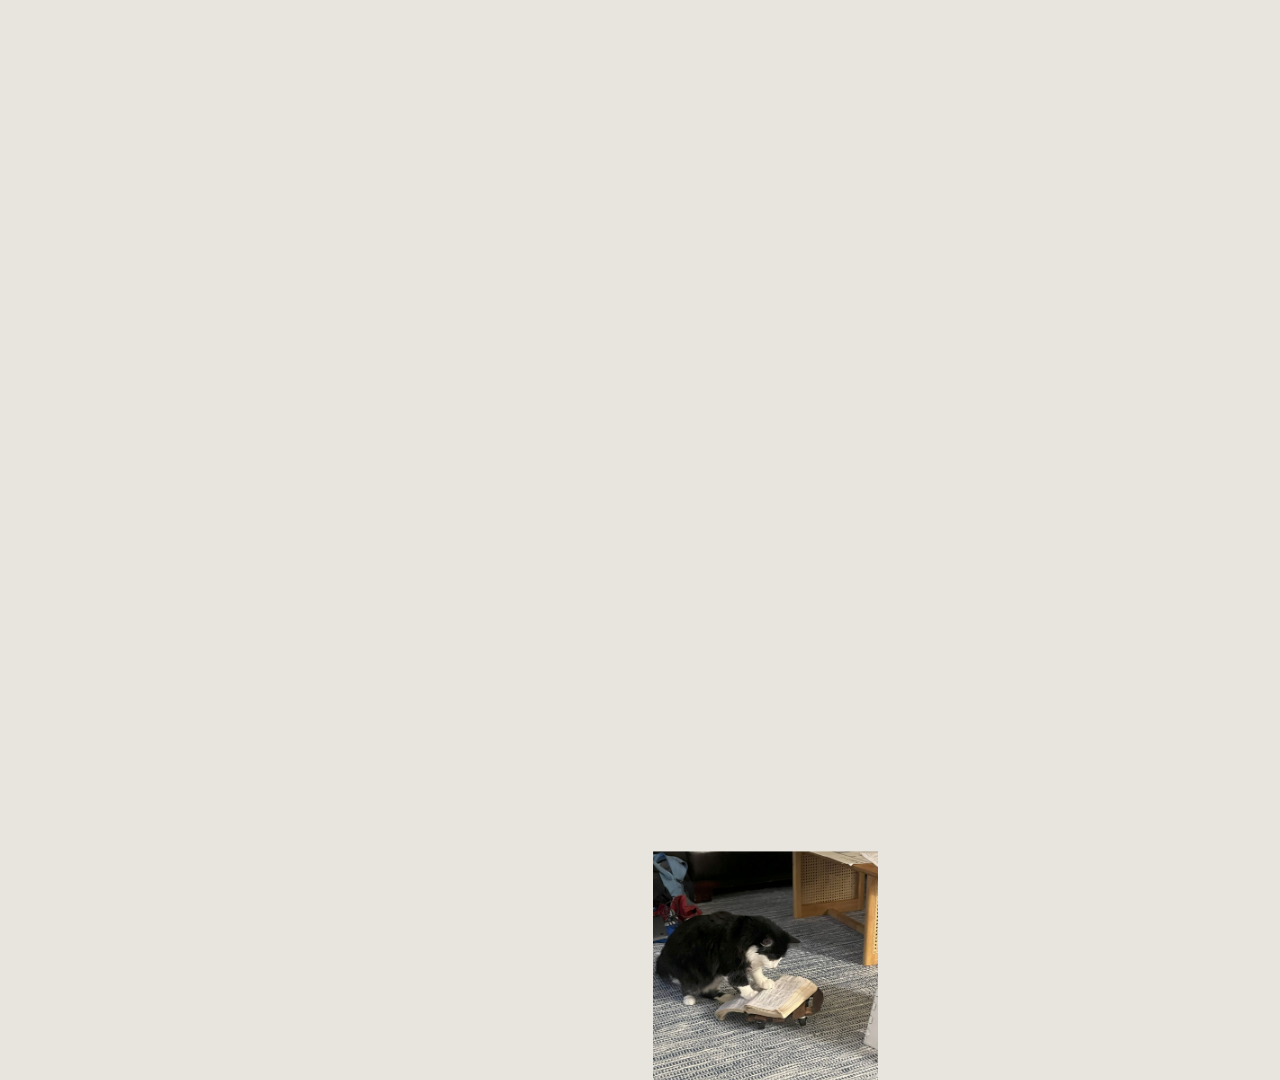
==== commit bfd9bec3: "Changed BOLC to MP BOLC" ====
--- a/index.html
+++ b/index.html
@@ -103,7 +103,7 @@
         </div>
         <div class="col-lg-4">
           <p>I am a 2LT in the U.S. Army Reserves, with an MOS of 31A (Military Police).</p>
-          <p>My service milestones consist of ROTC (2021-2024), Basic Camp (2022), Advanced Camp (2023), ACE Cyber Internship (2023), and BOLC (2025).</p>
+          <p>My service milestones consist of ROTC (2021-2024), Basic Camp (2022), Advanced Camp (2023), ACE Cyber Internship (2023), and MP BOLC (2025).</p>
           <p>As of December 2024, my unit is the 313th HHD TC Movement Control Battalion in Baltimore, MD.</p>
         </div>
       </div>
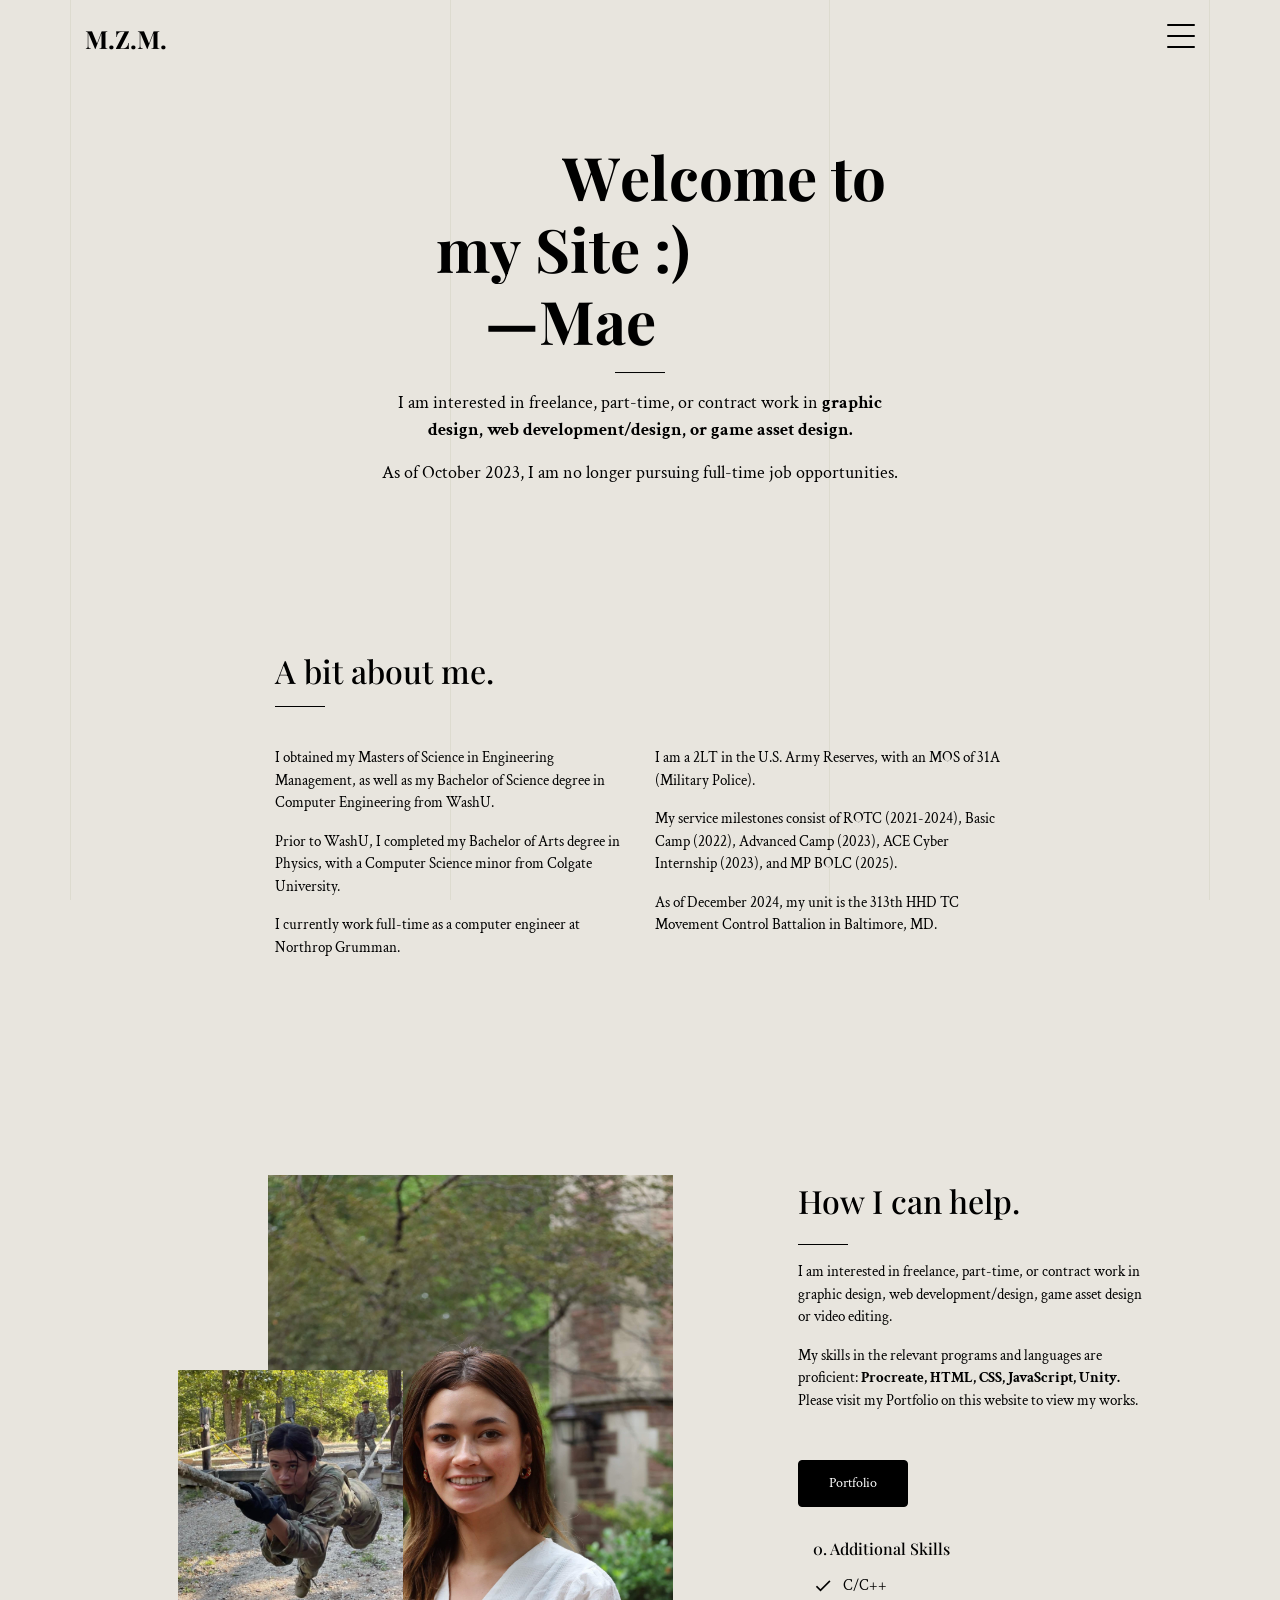
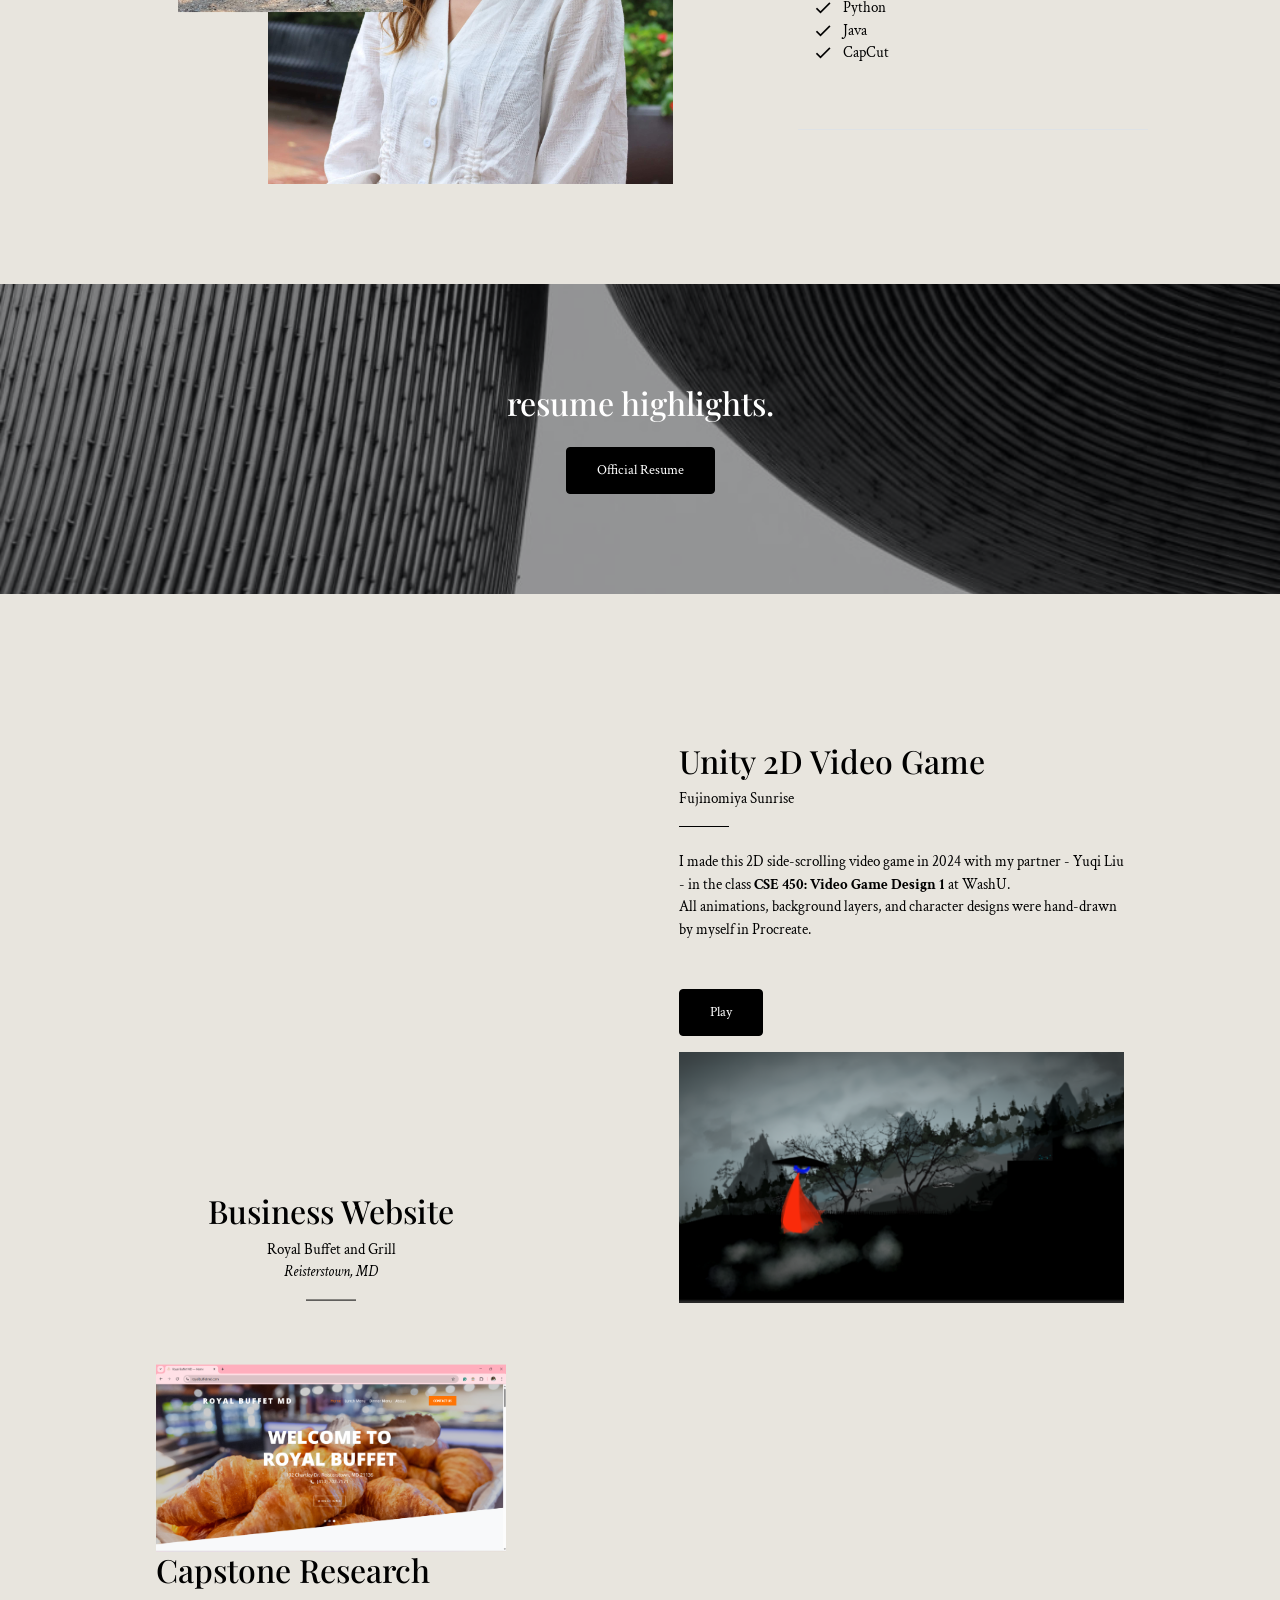
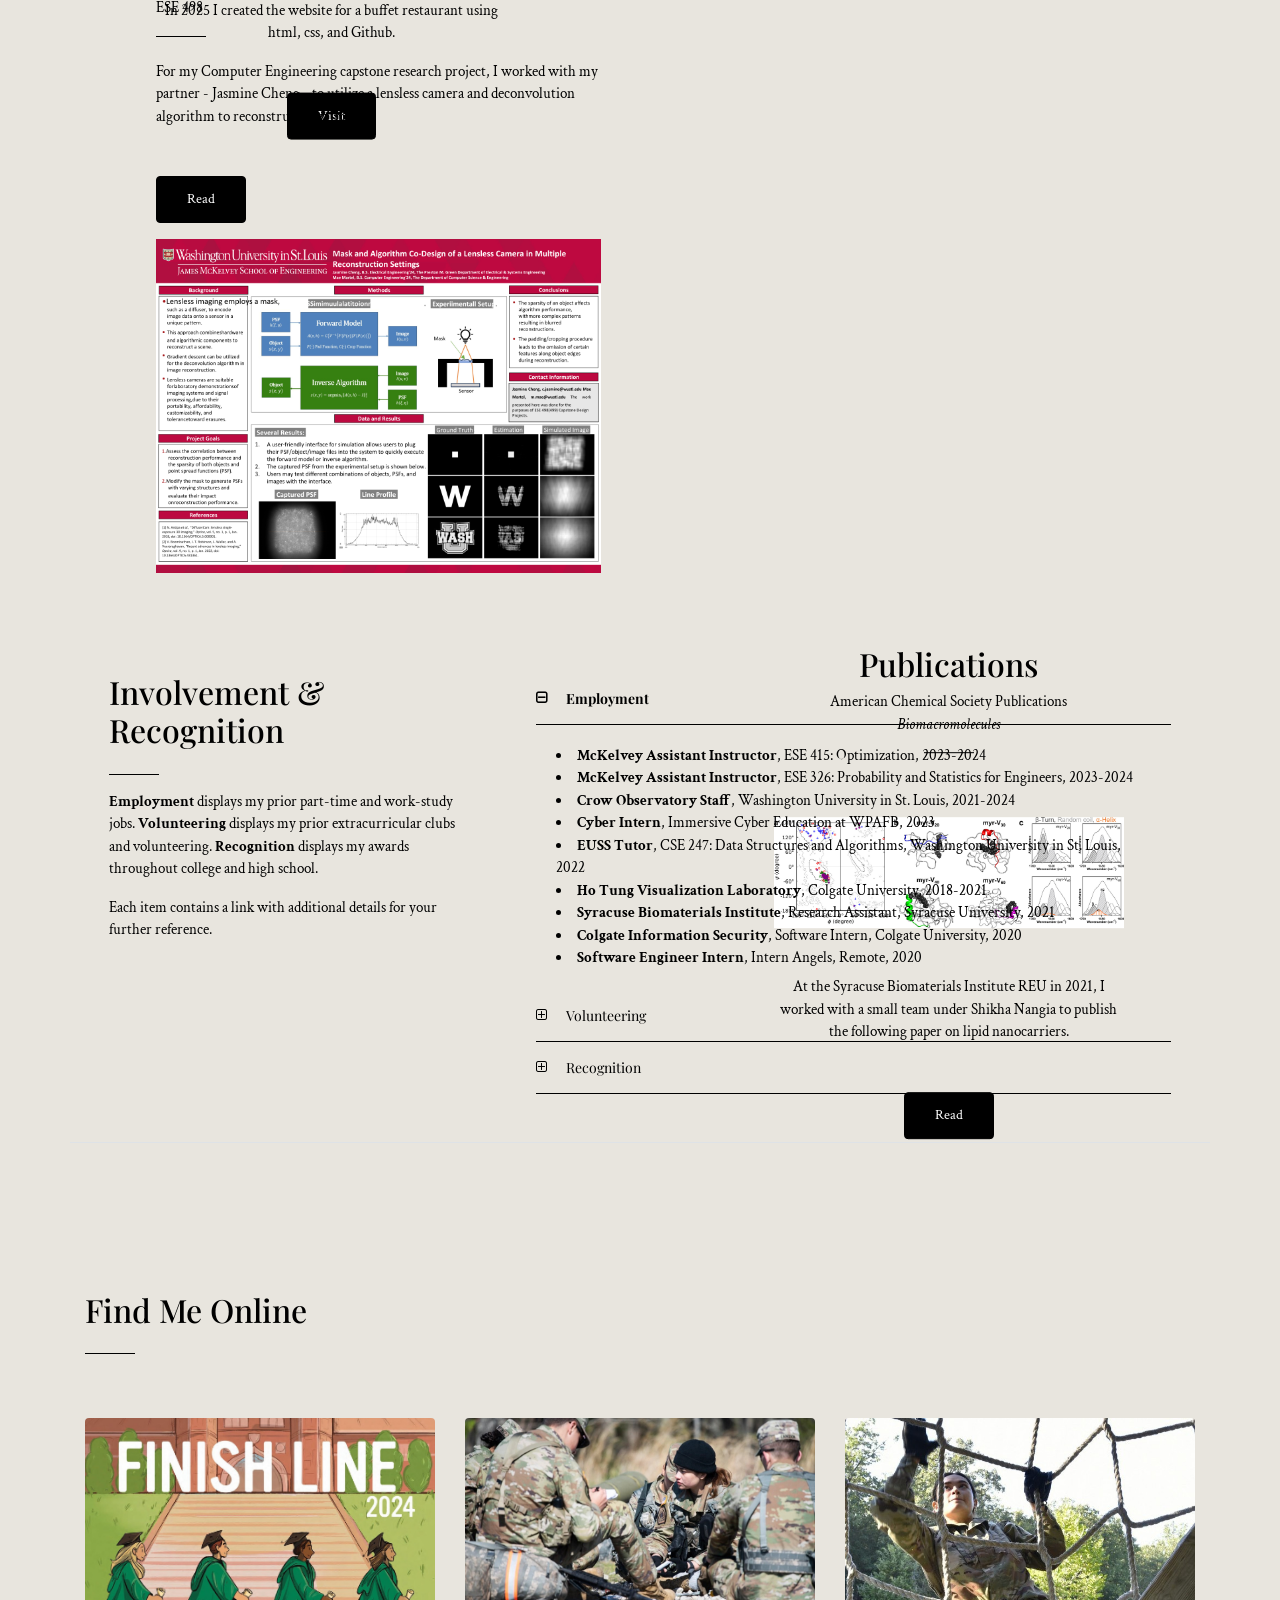
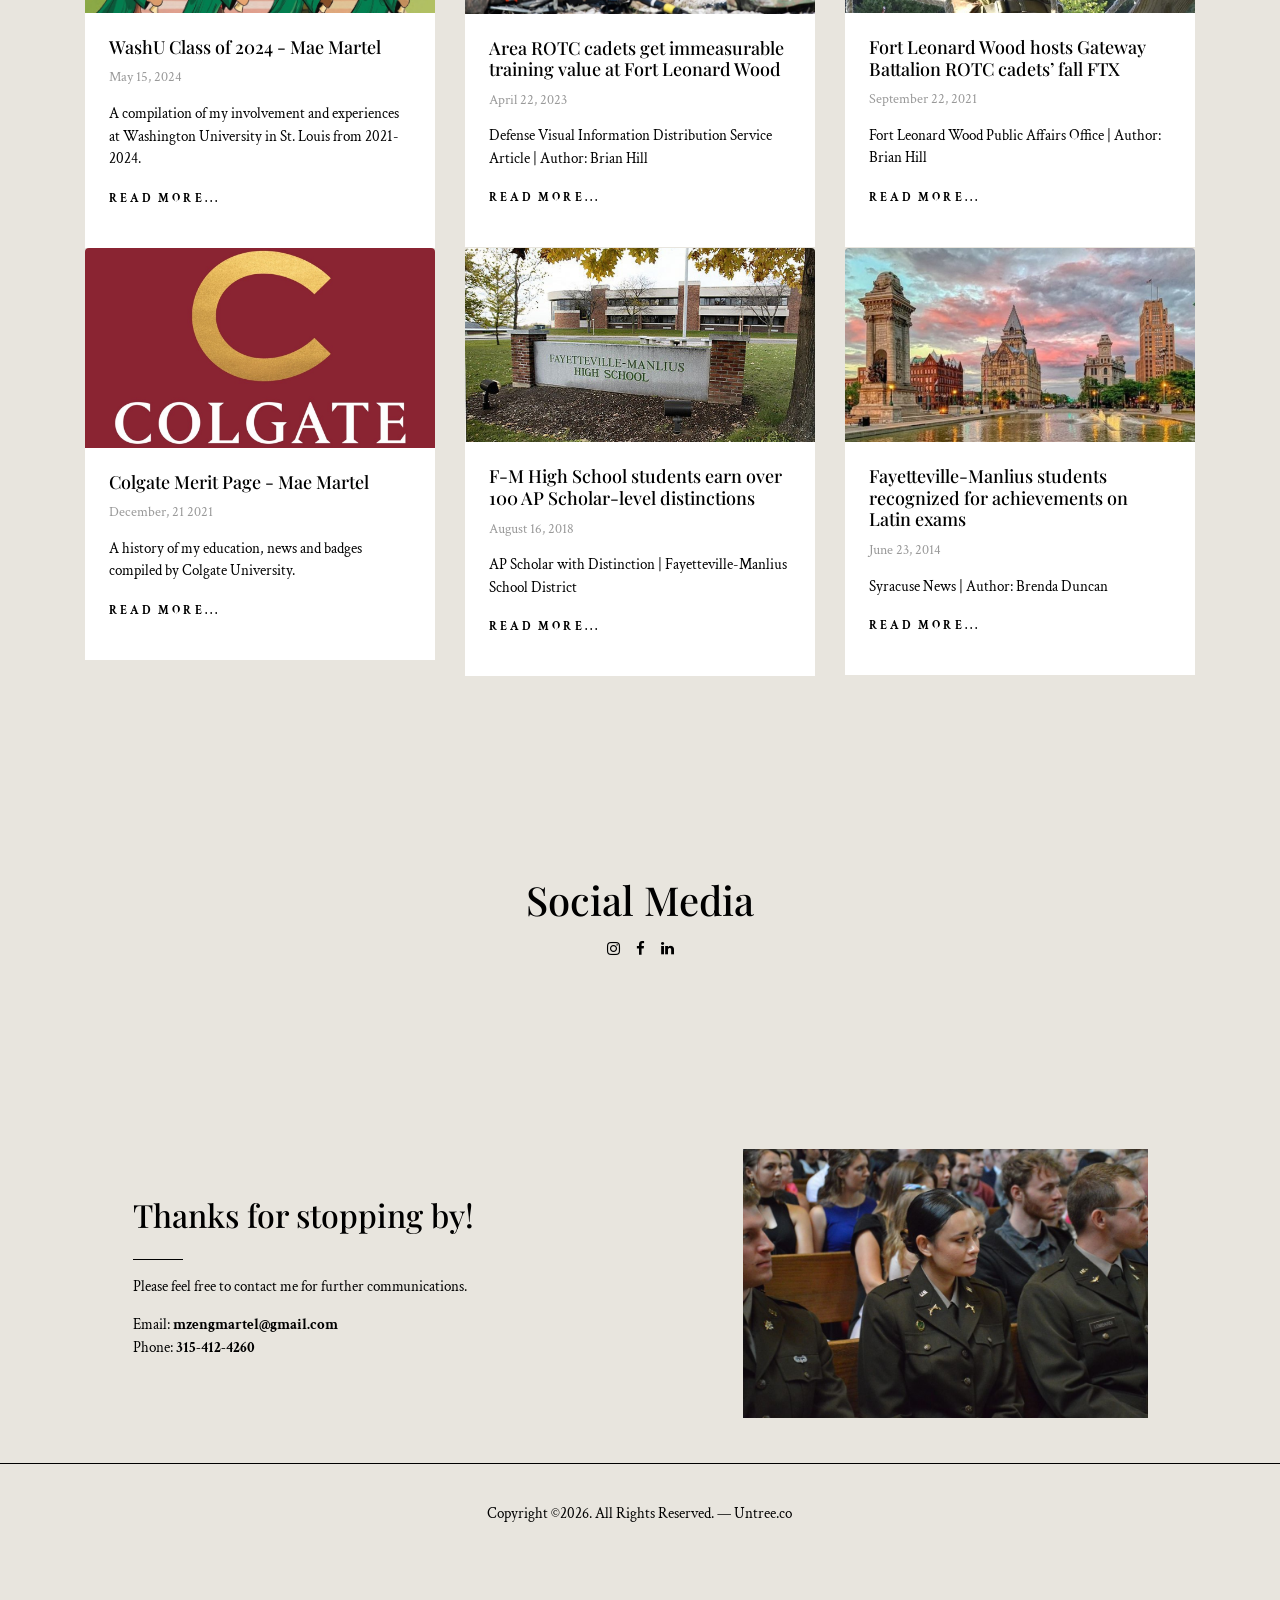
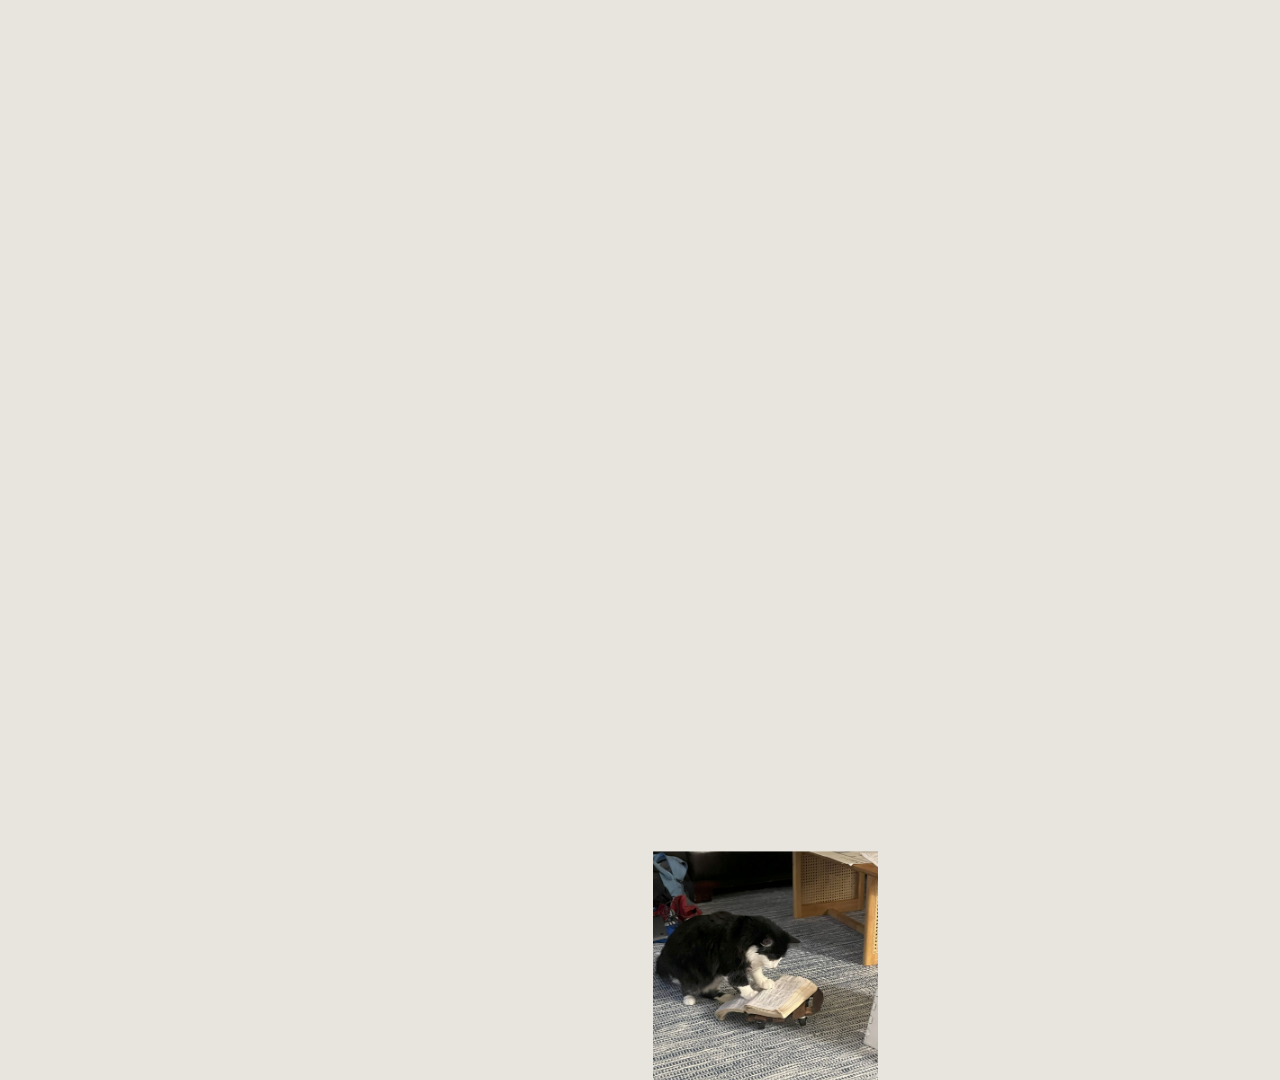
==== commit 672a7fea: "updated resume2025" ====
--- a/index.html
+++ b/index.html
@@ -162,7 +162,7 @@
     <div class="row">
       <div class="col-lg-7 mx-auto text-center">
         <h2 class="text-white mb-4">resume highlights.</h2>
-        <p class="mb-0"><a href="pdfs/Martel_Resume2024.pdf" target = "_blank" rel="noopener" class="btn btn-primary">Official Resume</a></p>
+        <p class="mb-0"><a href="pdfs/Martel_Resume2025.pdf" target = "_blank" rel="noopener" class="btn btn-primary">Official Resume</a></p>
       </div>
     </div>
   </div>
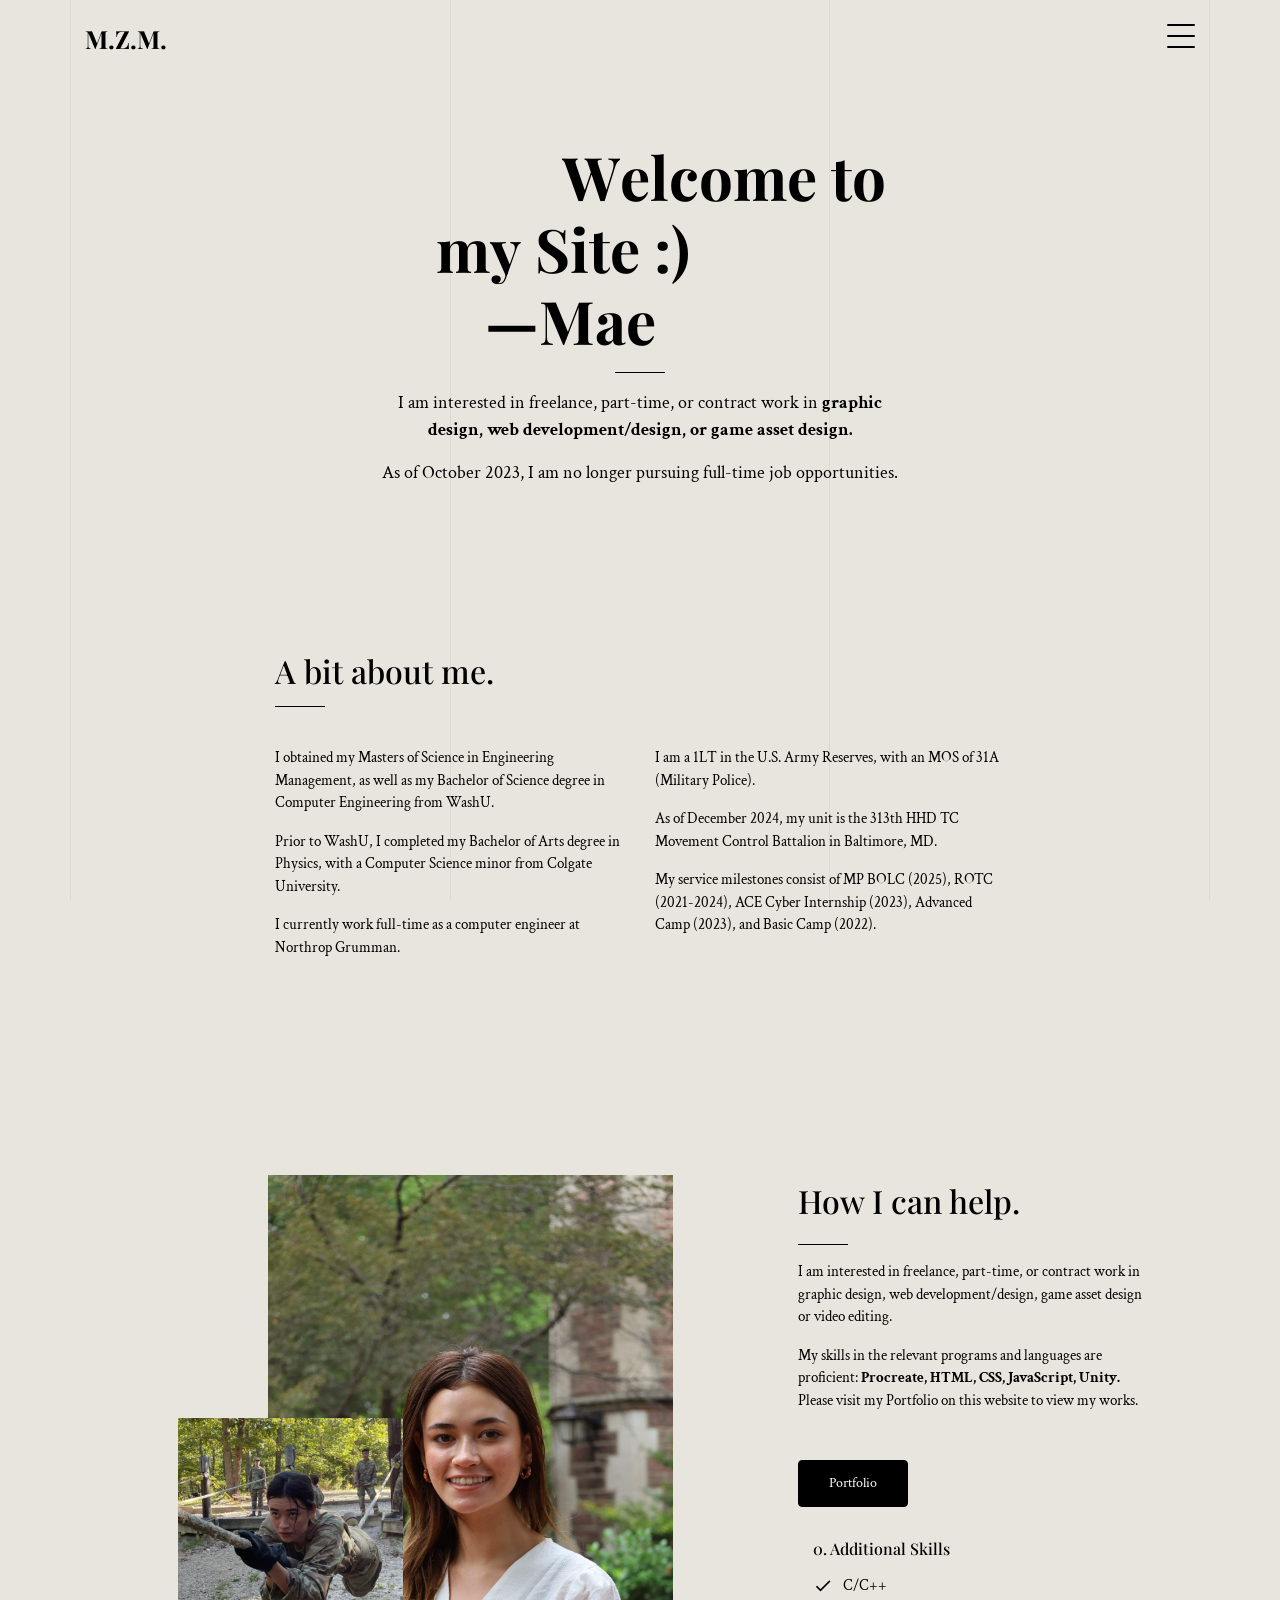
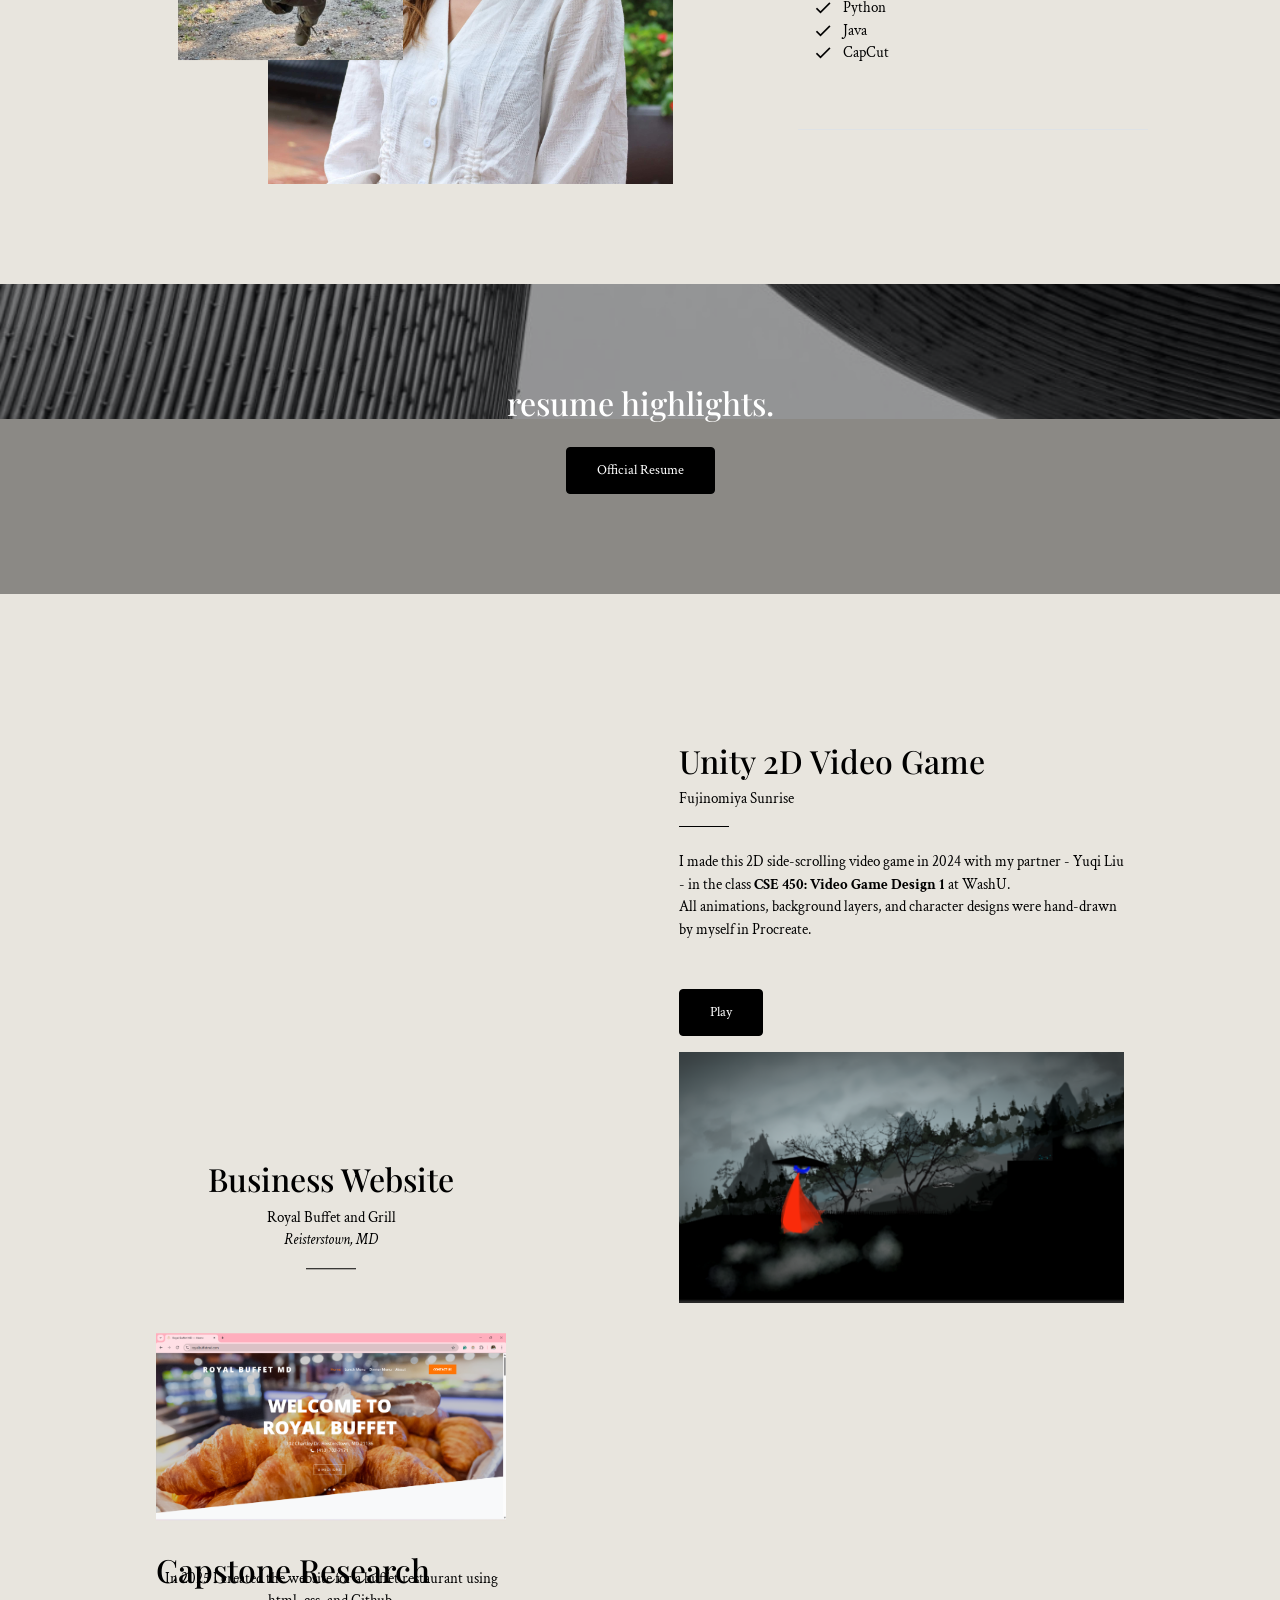
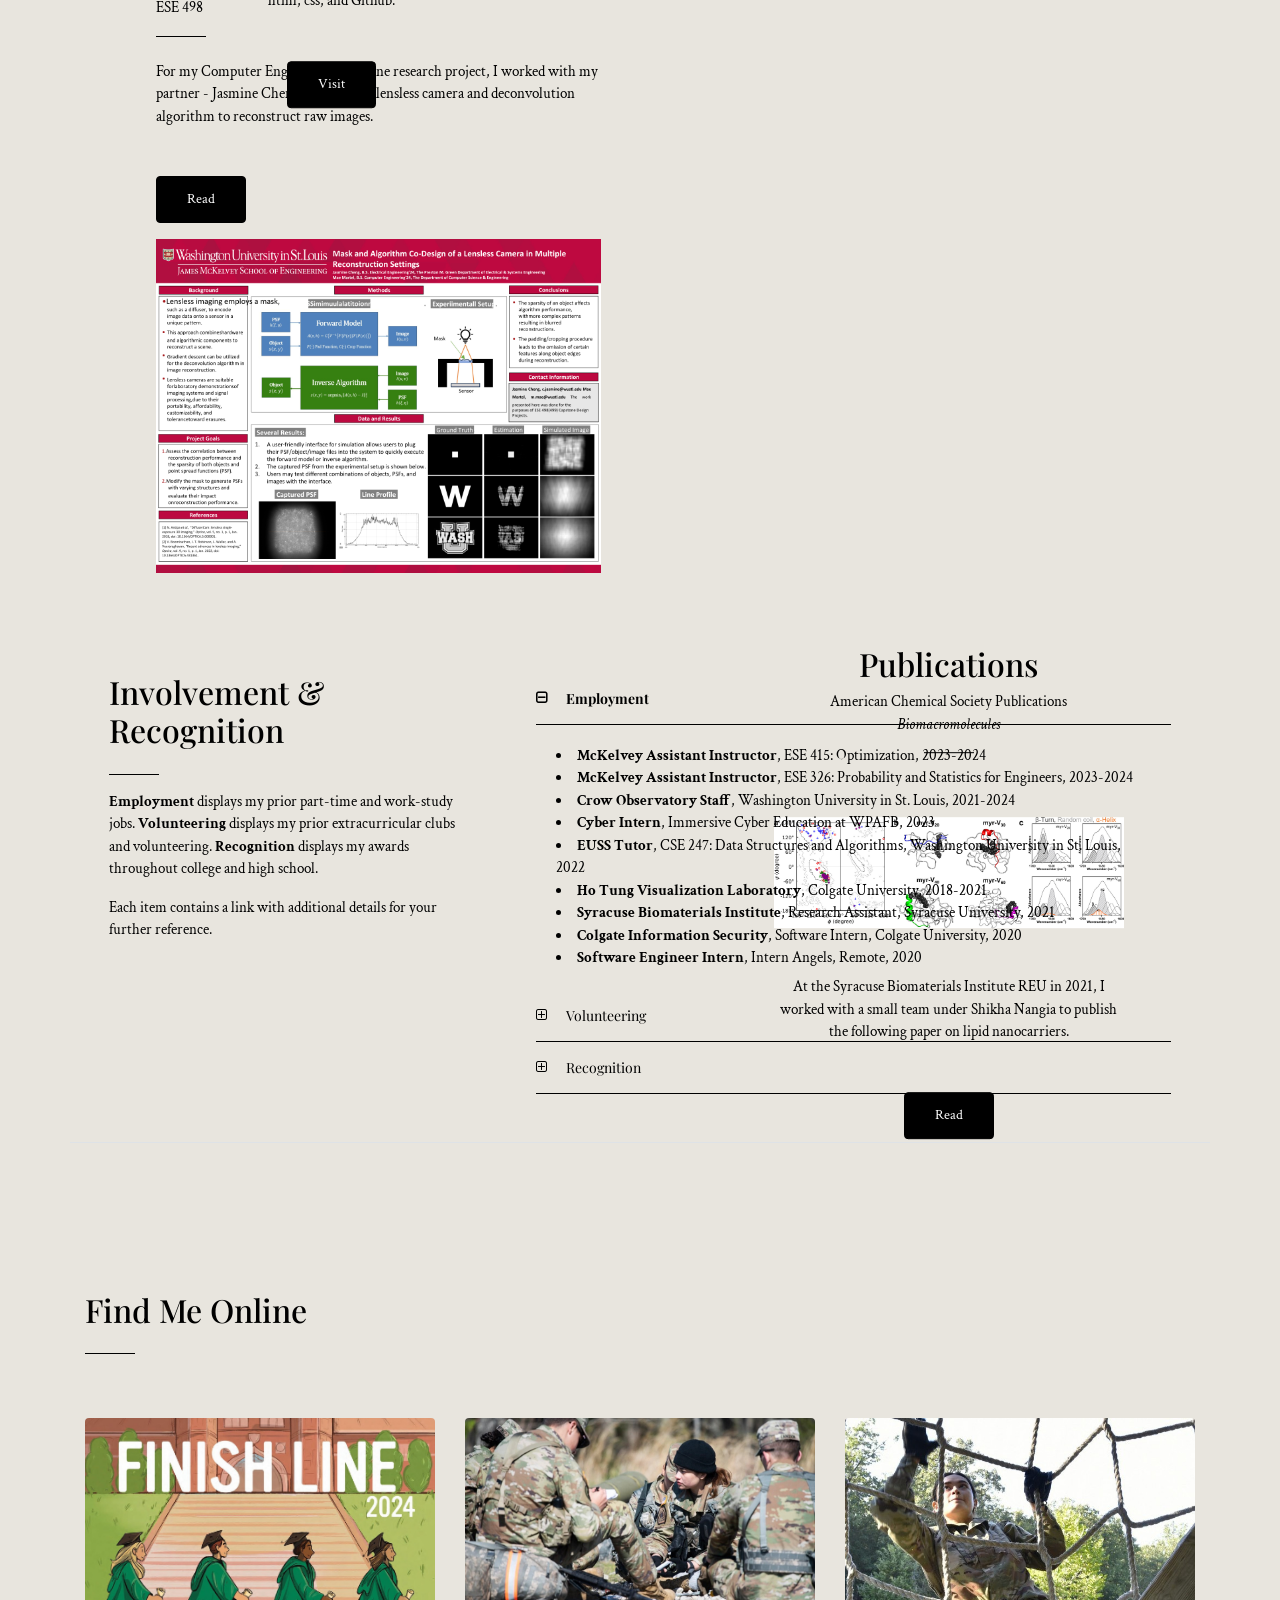
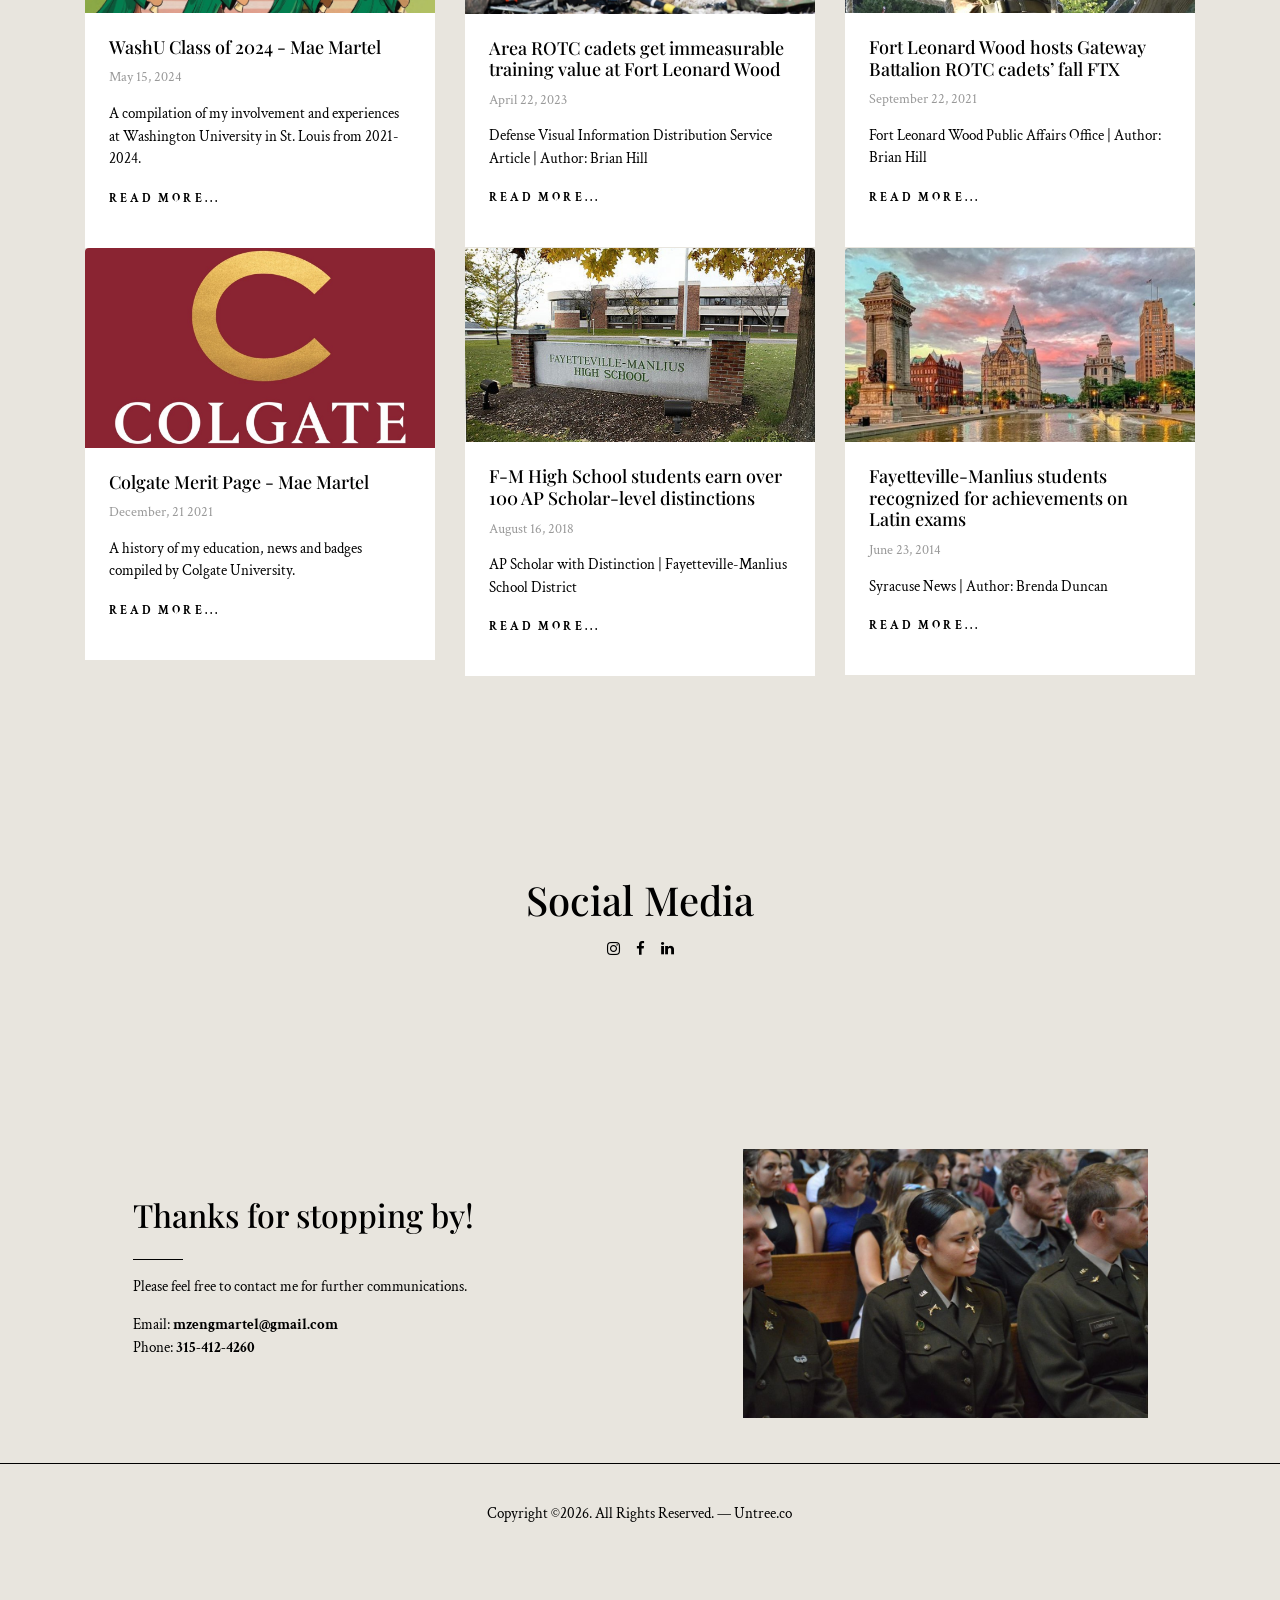
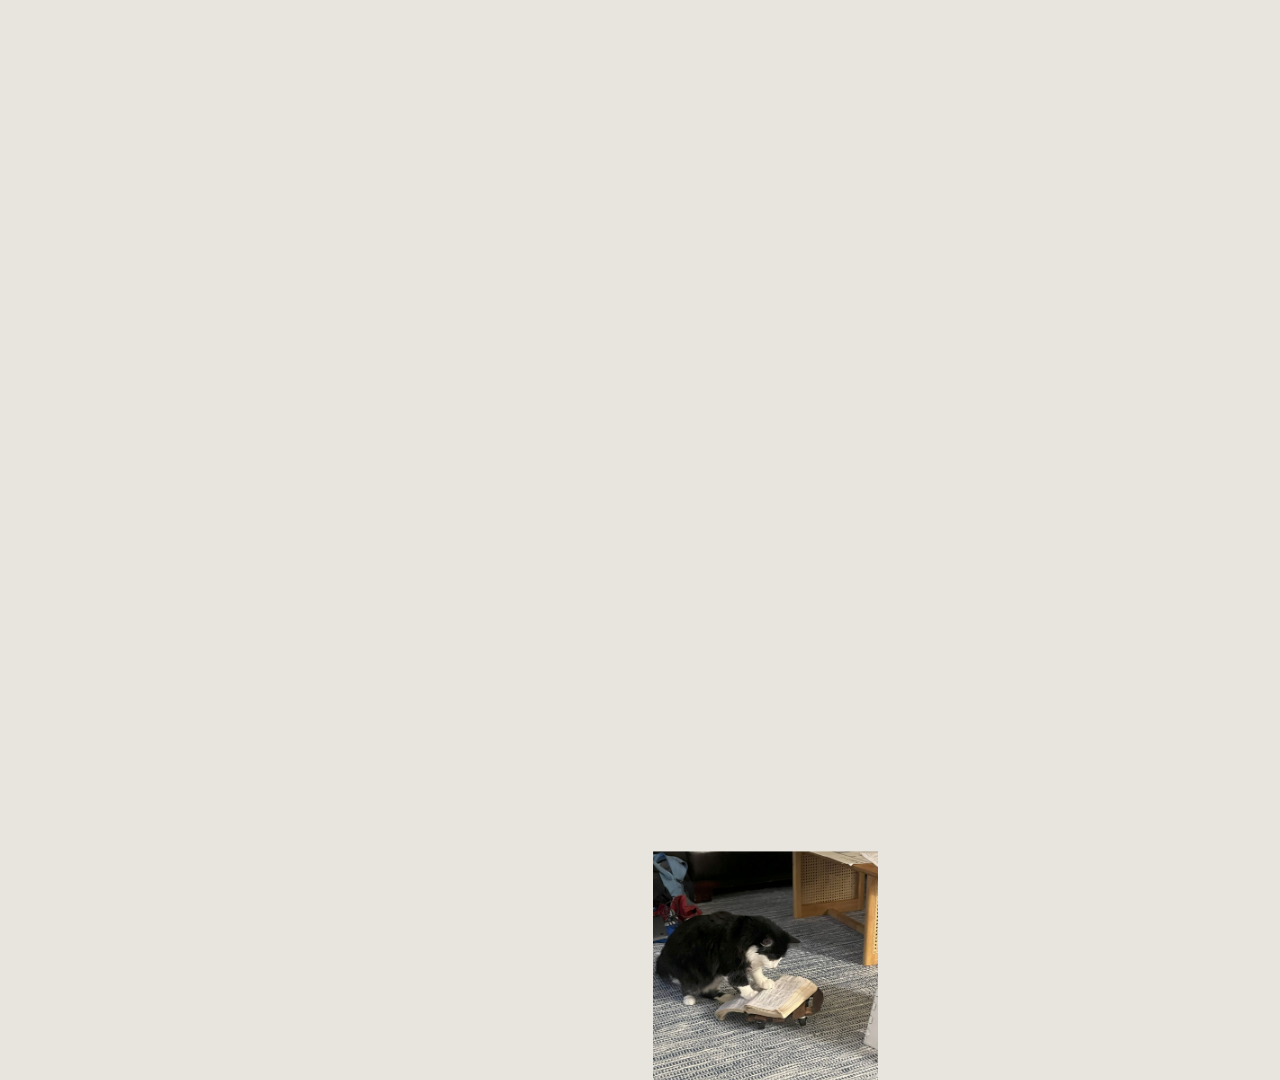
==== commit c0029648: "resume updates" ====
--- a/index.html
+++ b/index.html
@@ -102,9 +102,9 @@
           <p>I currently work full-time as a computer engineer at Northrop Grumman.</p>
         </div>
         <div class="col-lg-4">
-          <p>I am a 2LT in the U.S. Army Reserves, with an MOS of 31A (Military Police).</p>
-          <p>My service milestones consist of ROTC (2021-2024), Basic Camp (2022), Advanced Camp (2023), ACE Cyber Internship (2023), and MP BOLC (2025).</p>
+          <p>I am a 1LT in the U.S. Army Reserves, with an MOS of 31A (Military Police).</p>
           <p>As of December 2024, my unit is the 313th HHD TC Movement Control Battalion in Baltimore, MD.</p>
+          <p>My service milestones consist of MP BOLC (2025), ROTC (2021-2024), ACE Cyber Internship (2023), Advanced Camp (2023), and Basic Camp (2022).</p>
         </div>
       </div>
     </div>
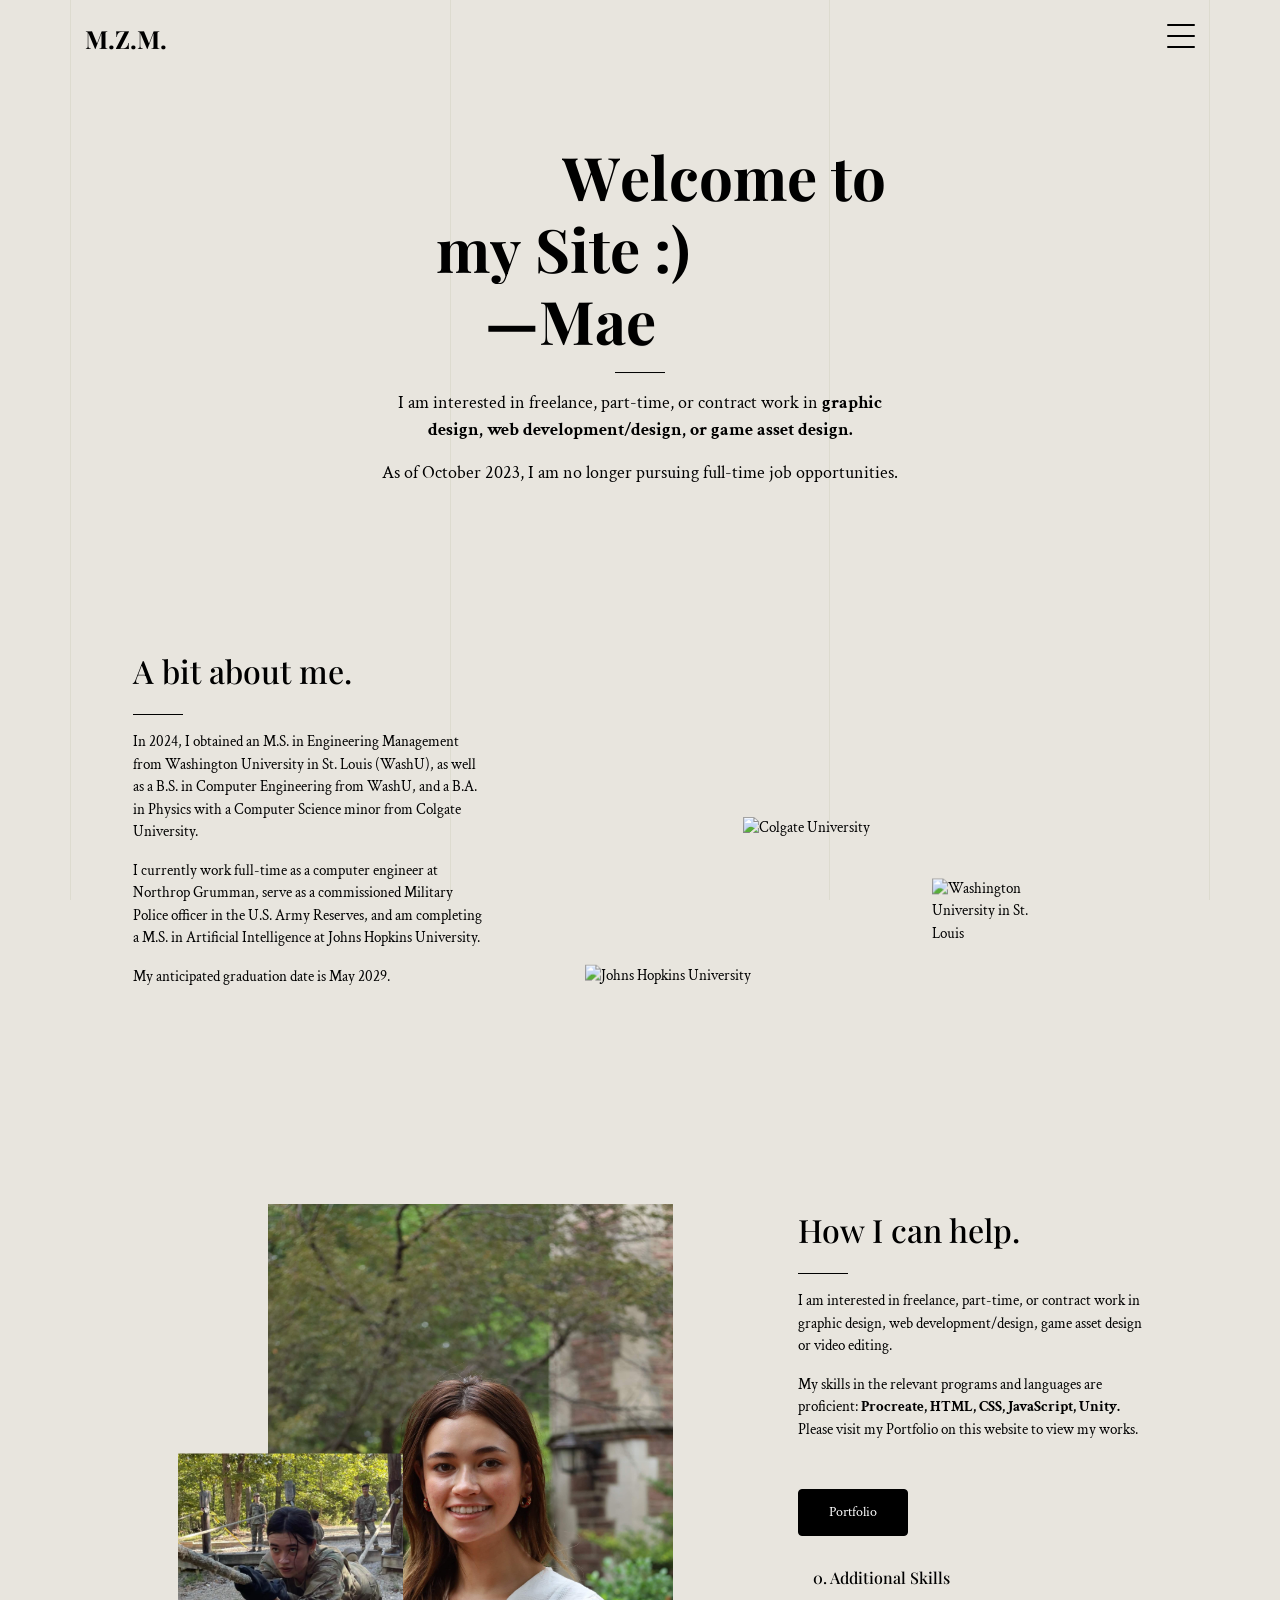
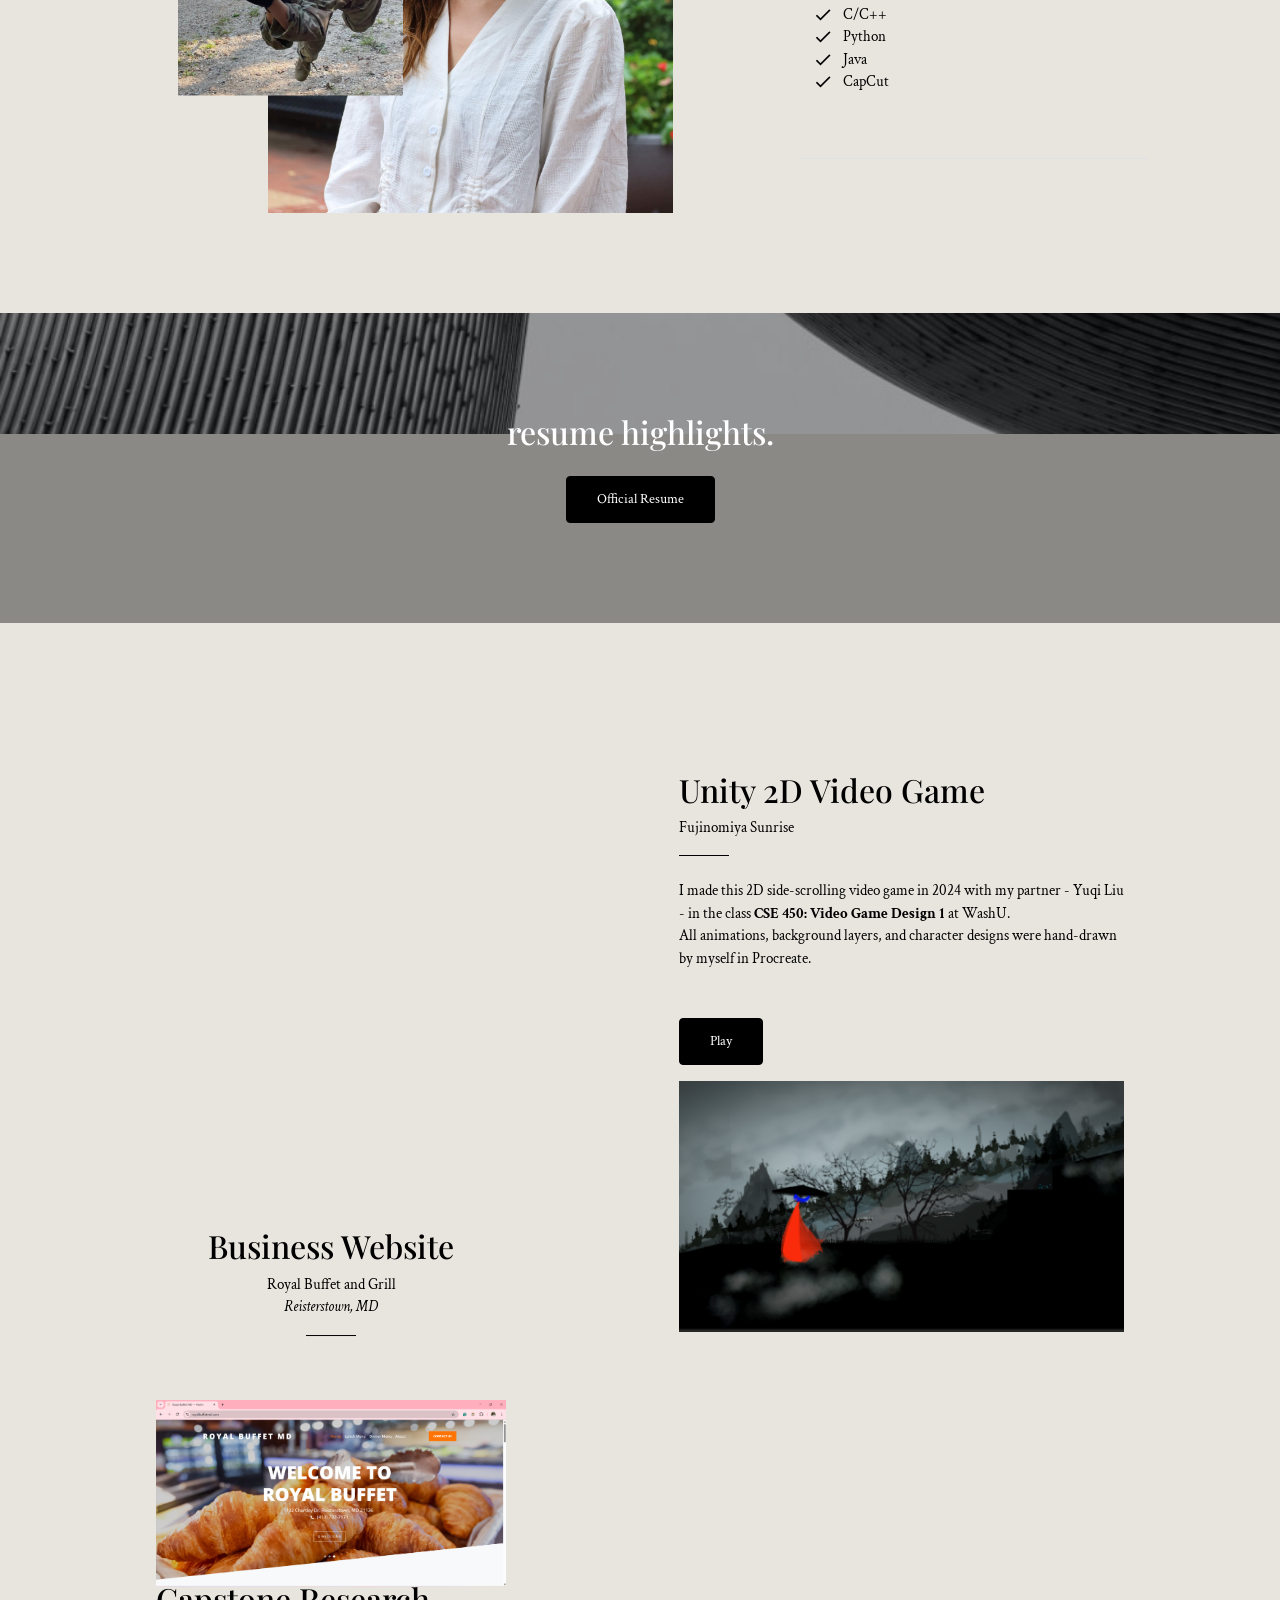
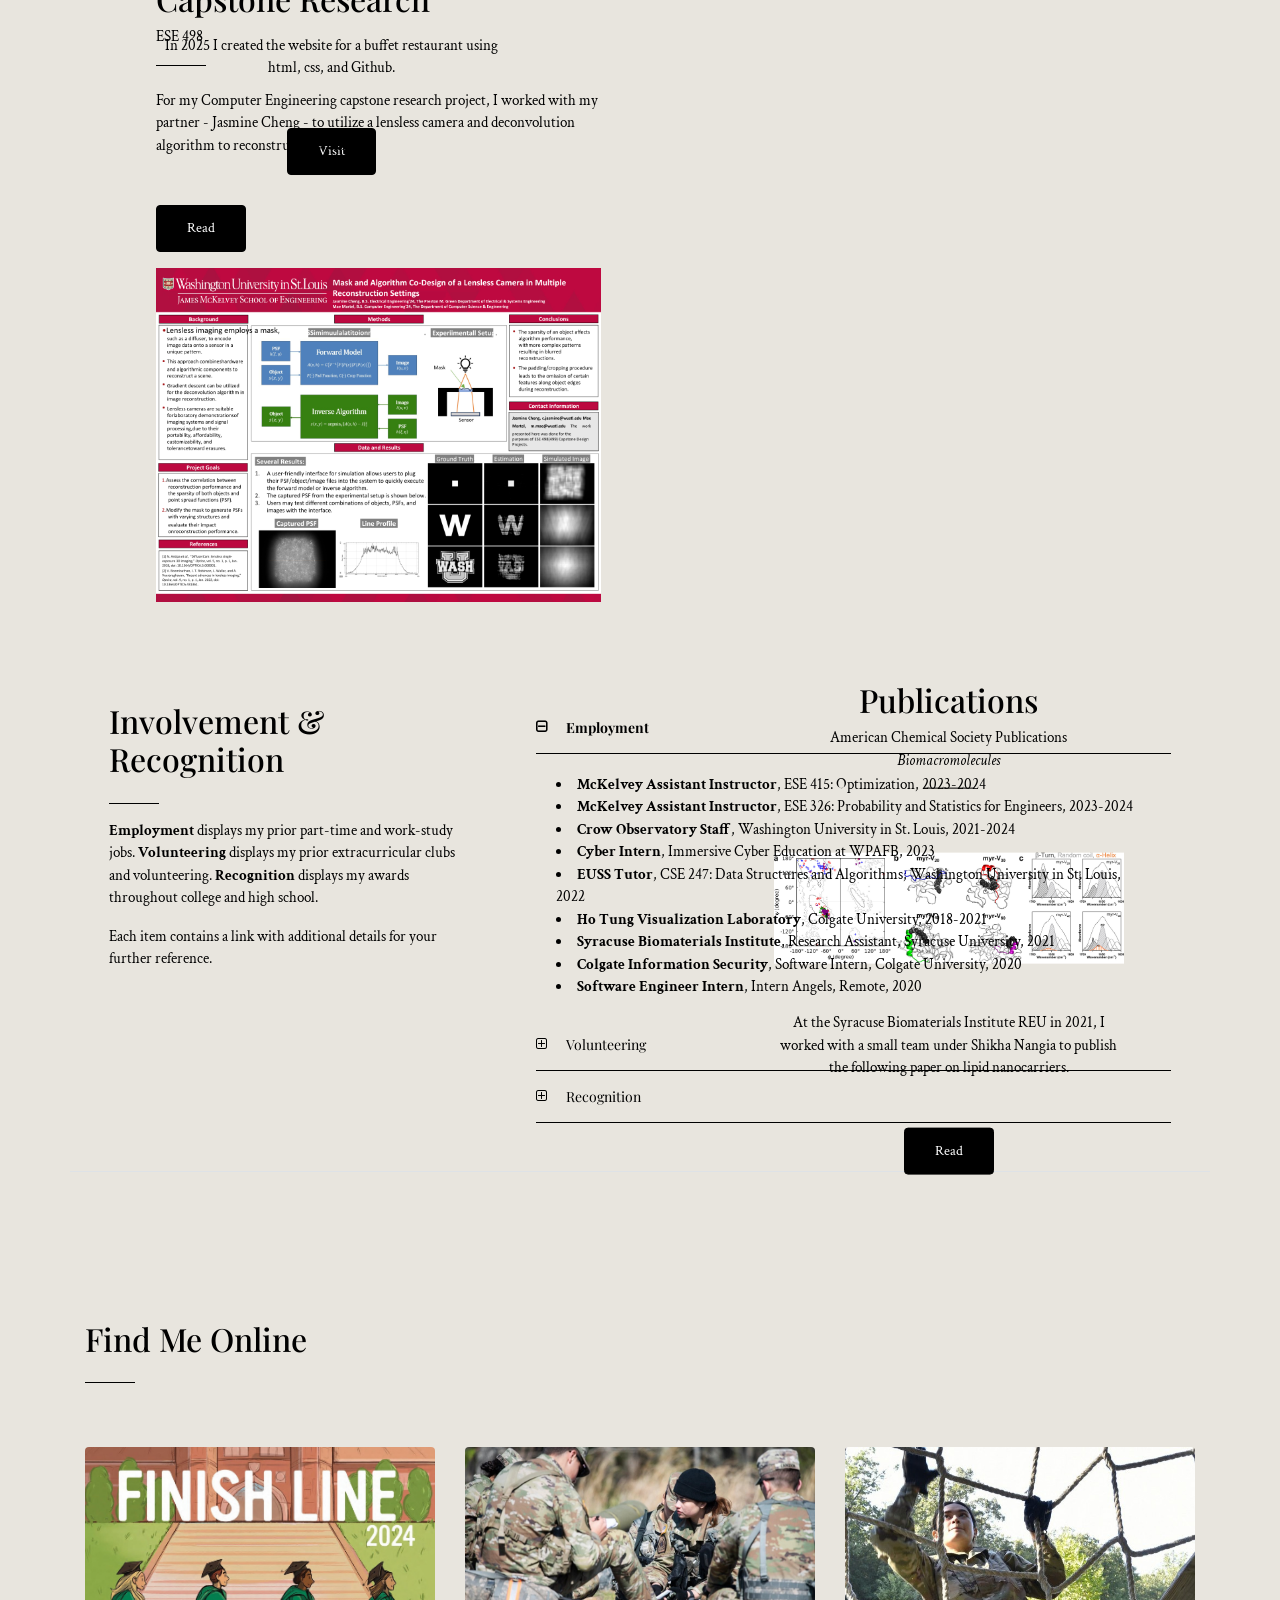
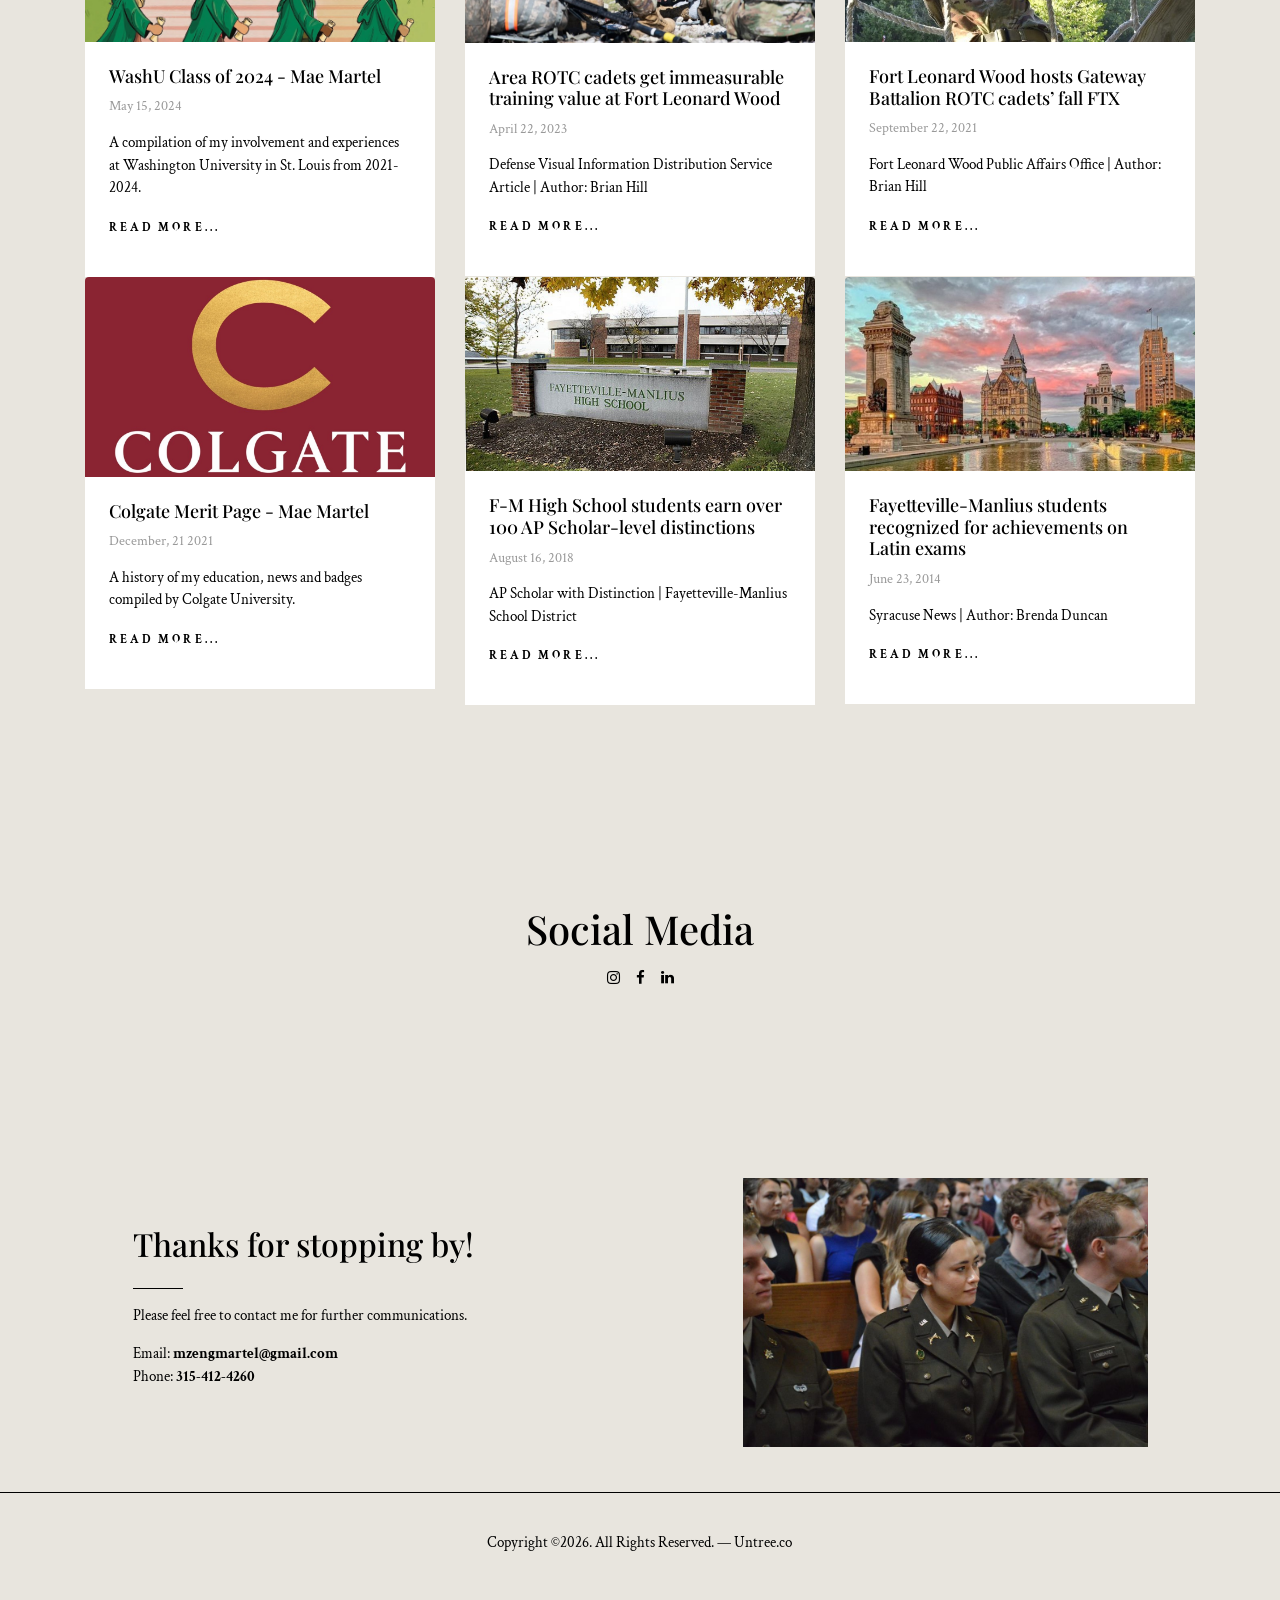
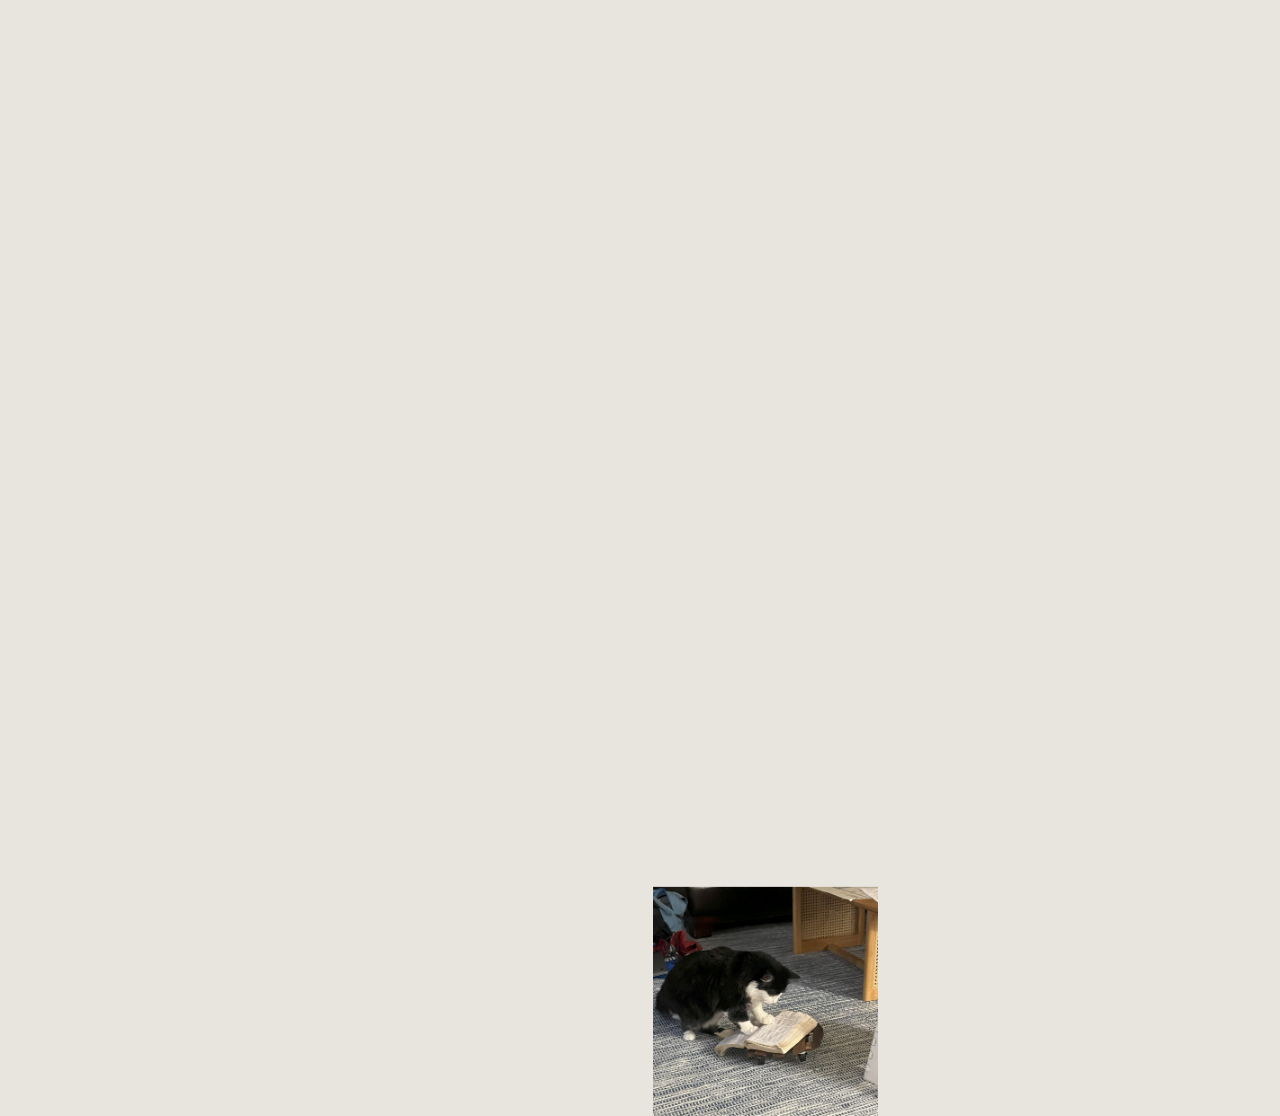
==== commit 3ae2b109: "removed location" ====
--- a/index.html
+++ b/index.html
@@ -84,7 +84,7 @@
     </div>
   </div>
 
-  <div class="section">
+<!--   <div class="section">
     <div class="container">
       <div class="row justify-content-center mb-4">
         <div class="col-lg-4">
@@ -96,19 +96,81 @@
       </div>
       <div class="row justify-content-center">
         <div class="col-lg-4">
-          <p>I obtained my Masters of Science in Engineering Management, as well as my Bachelor of Science degree in Computer Engineering from WashU.</p>
-
-          <p>Prior to WashU, I completed my Bachelor of Arts degree in Physics, with a Computer Science minor from Colgate University.</p>
-          <p>I currently work full-time as a computer engineer at Northrop Grumman.</p>
+          <p>In 2024, I obtained an M.S. in Engineering Management from Washington University in St. Louis (WashU), 
+            as well as a B.S. in Computer Engineering from WashU,
+            and a B.A. in Physics with a Computer Science minor from Colgate University.</p>
+
+          <p>I currently work full-time as a computer engineer at Northrop Grumman, 
+             serve as a commissioned Military Police officer in the U.S. Army Reserves,
+             and am completing a Masters of Science in Artificial Intelligence at Johns Hopkins University.</p>
+          </p>
         </div>
         <div class="col-lg-4">
-          <p>I am a 1LT in the U.S. Army Reserves, with an MOS of 31A (Military Police).</p>
-          <p>As of December 2024, my unit is the 313th HHD TC Movement Control Battalion in Baltimore, MD.</p>
-          <p>My service milestones consist of MP BOLC (2025), ROTC (2021-2024), ACE Cyber Internship (2023), Advanced Camp (2023), and Basic Camp (2022).</p>
-        </div>
-      </div>
-    </div>
-  </div>
+          <p>My military service milestones consist of MP BOLC (2025), ROTC (2021-2024), ACE Cyber Internship (2023), Advanced Camp (2023), and Basic Camp (2022).</p>
+        </div>
+      </div>
+    </div>
+  </div> -->
+
+ <div class="section">
+    <div class="container">
+      <div class="row justify-content-around align-items-center">
+        <div class="col-lg-4">
+          <h2 class="mb-4">A bit about me.</h2>
+          <div class="line my-3"></div>
+          <p>In 2024, I obtained an M.S. in Engineering Management from Washington University in St. Louis (WashU), 
+            as well as a B.S. in Computer Engineering from WashU,
+            and a B.A. in Physics with a Computer Science minor from Colgate University.</p>
+
+          <p>I currently work full-time as a computer engineer at Northrop Grumman, 
+             serve as a commissioned Military Police officer in the U.S. Army Reserves,
+             and am completing a M.S. in Artificial Intelligence at Johns Hopkins University.</p>
+          <p>My anticipated graduation date is May 2029.</p>
+          </p>
+        </div>
+
+        <div class="col-lg-6">
+          <div class="image-stack-v2" style="position: relative;">
+
+            <!-- JHU logo -->
+            <div 
+              class="image-stack__item image-stack__item--top"
+              style="position: absolute; top: 30%; left: -30%; width: 100%; z-index: 3;">
+              <div data-jarallax-element="-100" class="jarallax">
+                <img 
+                  src="images/jhu.png" 
+                  alt="Johns Hopkins University" 
+                  class="img-fluid">
+              </div>
+            </div>
+
+            <!-- WashU logo -->
+            <div 
+              class="image-stack__item image-stack__item--middle"
+              style="position: absolute; top: 30%; left: 60%; width: 20%; z-index: 2;">
+              <div data-jarallax-element="-60" class="jarallax">
+                <img 
+                  src="images/washu.png" 
+                  alt="Washington University in St. Louis" 
+                  class="img-fluid">
+              </div>
+            </div>
+
+            <!-- Colgate background -->
+            <div 
+              class="image-stack__item image-stack__item--bottom"
+              style="position: relative; z-index: 1; width: 50%;">
+              <img 
+                src="images/colgate.png" 
+                alt="Colgate University" 
+                class="img-fluid">
+            </div>
+          </div>
+        </div>
+      </div>
+    </div>
+  </div>
+
 
   <div class="section">
     <div class="container">
@@ -157,15 +219,31 @@
   </div>
 
 <!-- Banner -->
-<div class="site-section overlay site-cover-2" style="background-image: url('images/banner_background.jpg')" data-stellar-background-ratio="0.5">
+<div class="site-section overlay site-cover-2" 
+     style="
+       background-image: url('images/banner_background.jpg');
+       background-size: cover;
+       background-position: center center;
+       background-repeat: no-repeat;
+     "
+     data-stellar-background-ratio="0.5">
+
   <div class="container">
     <div class="row">
       <div class="col-lg-7 mx-auto text-center">
         <h2 class="text-white mb-4">resume highlights.</h2>
-        <p class="mb-0"><a href="pdfs/Martel_Resume2025.pdf" target = "_blank" rel="noopener" class="btn btn-primary">Official Resume</a></p>
-      </div>
-    </div>
-  </div>
+        <p class="mb-0">
+          <a href="pdfs/Martel_Resume2025.pdf"
+             target="_blank"
+             rel="noopener"
+             class="btn btn-primary">
+            Official Resume
+          </a>
+        </p>
+      </div>
+    </div>
+  </div>
+
 </div>
 
   <!-- Publication & Video Game -->
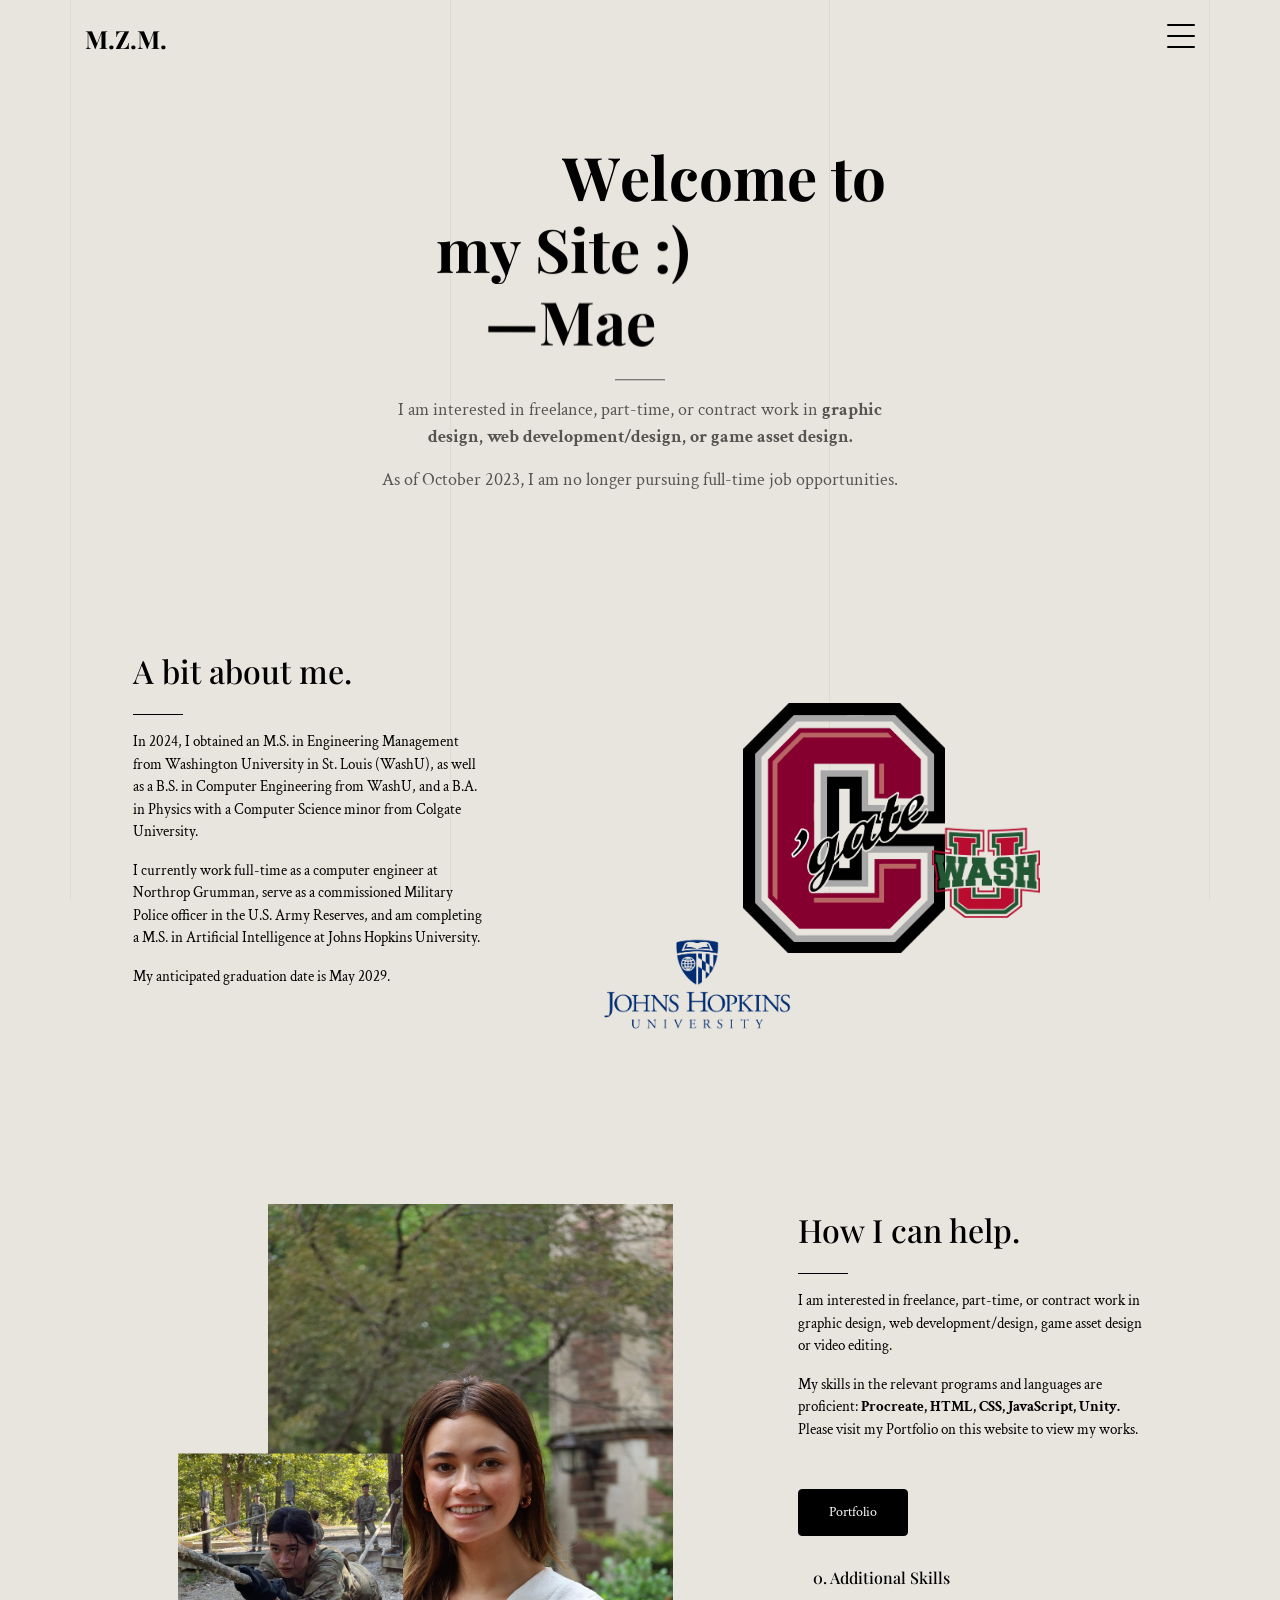
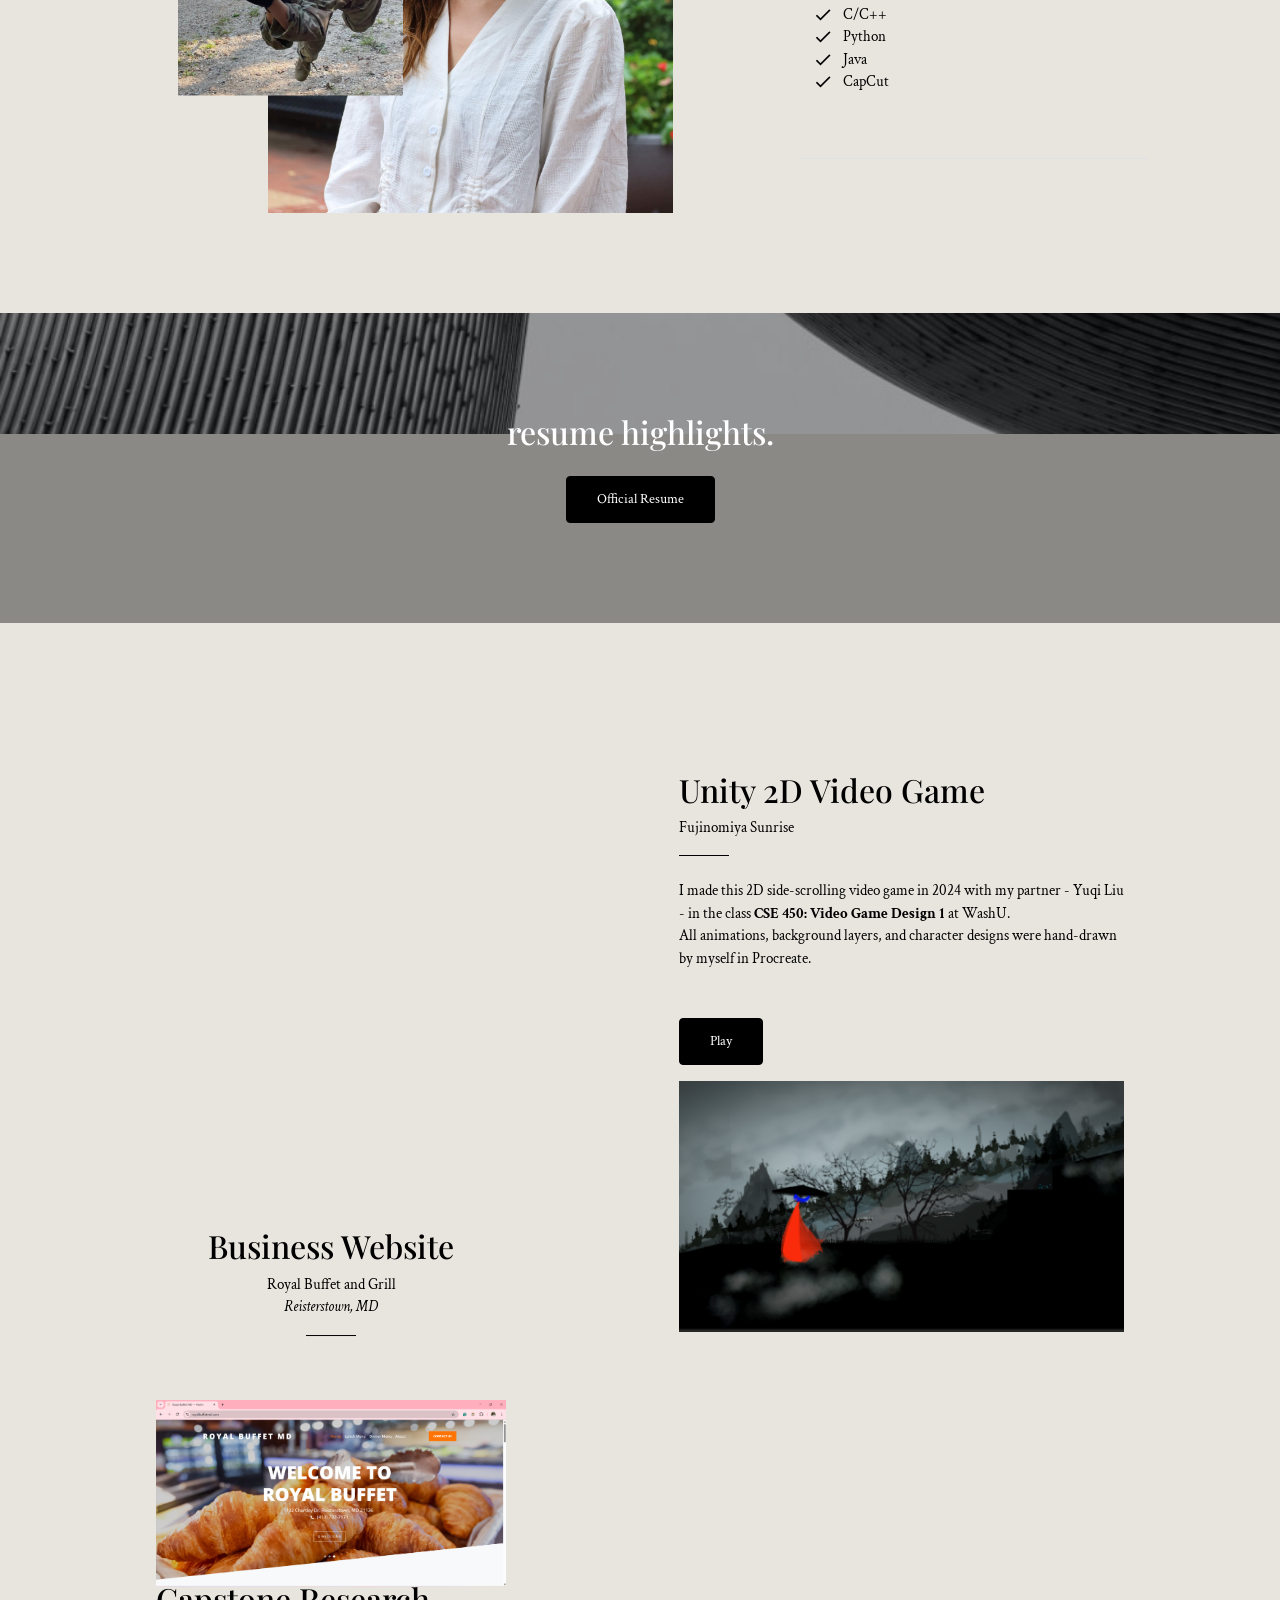
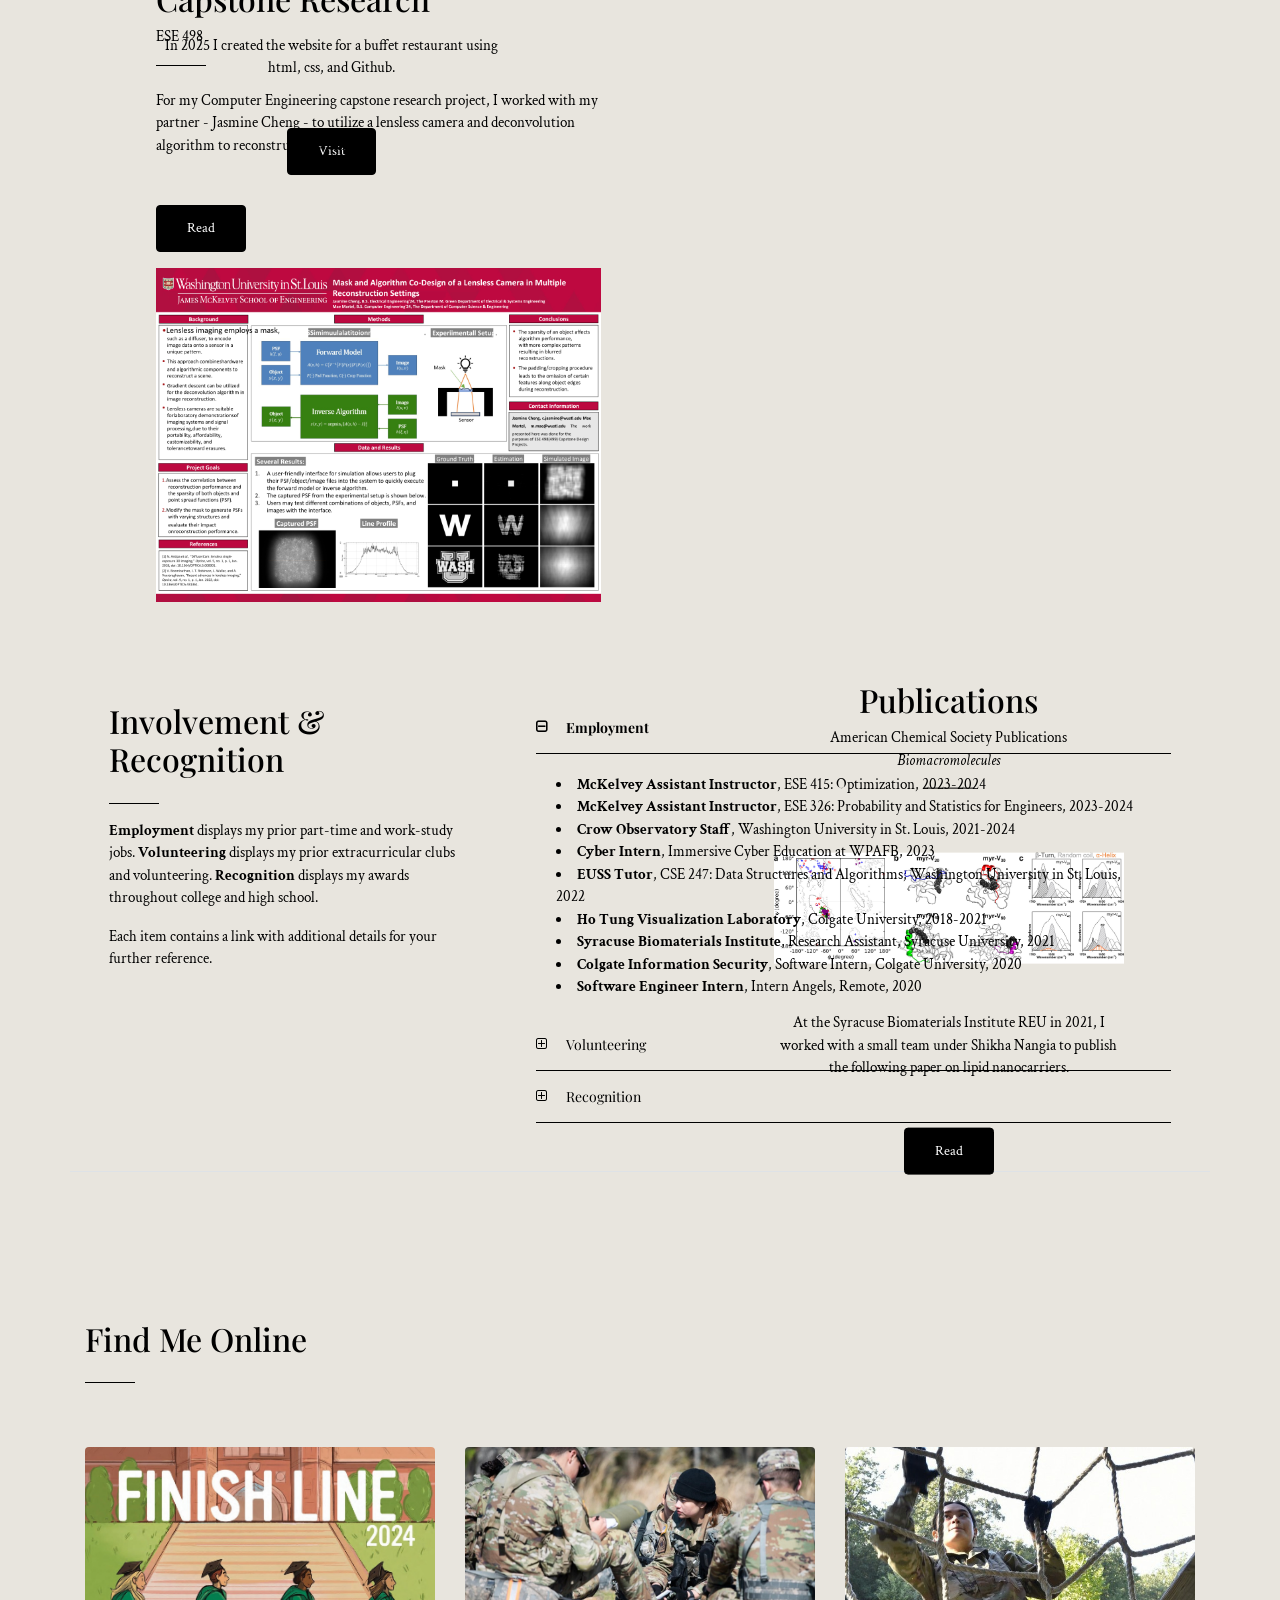
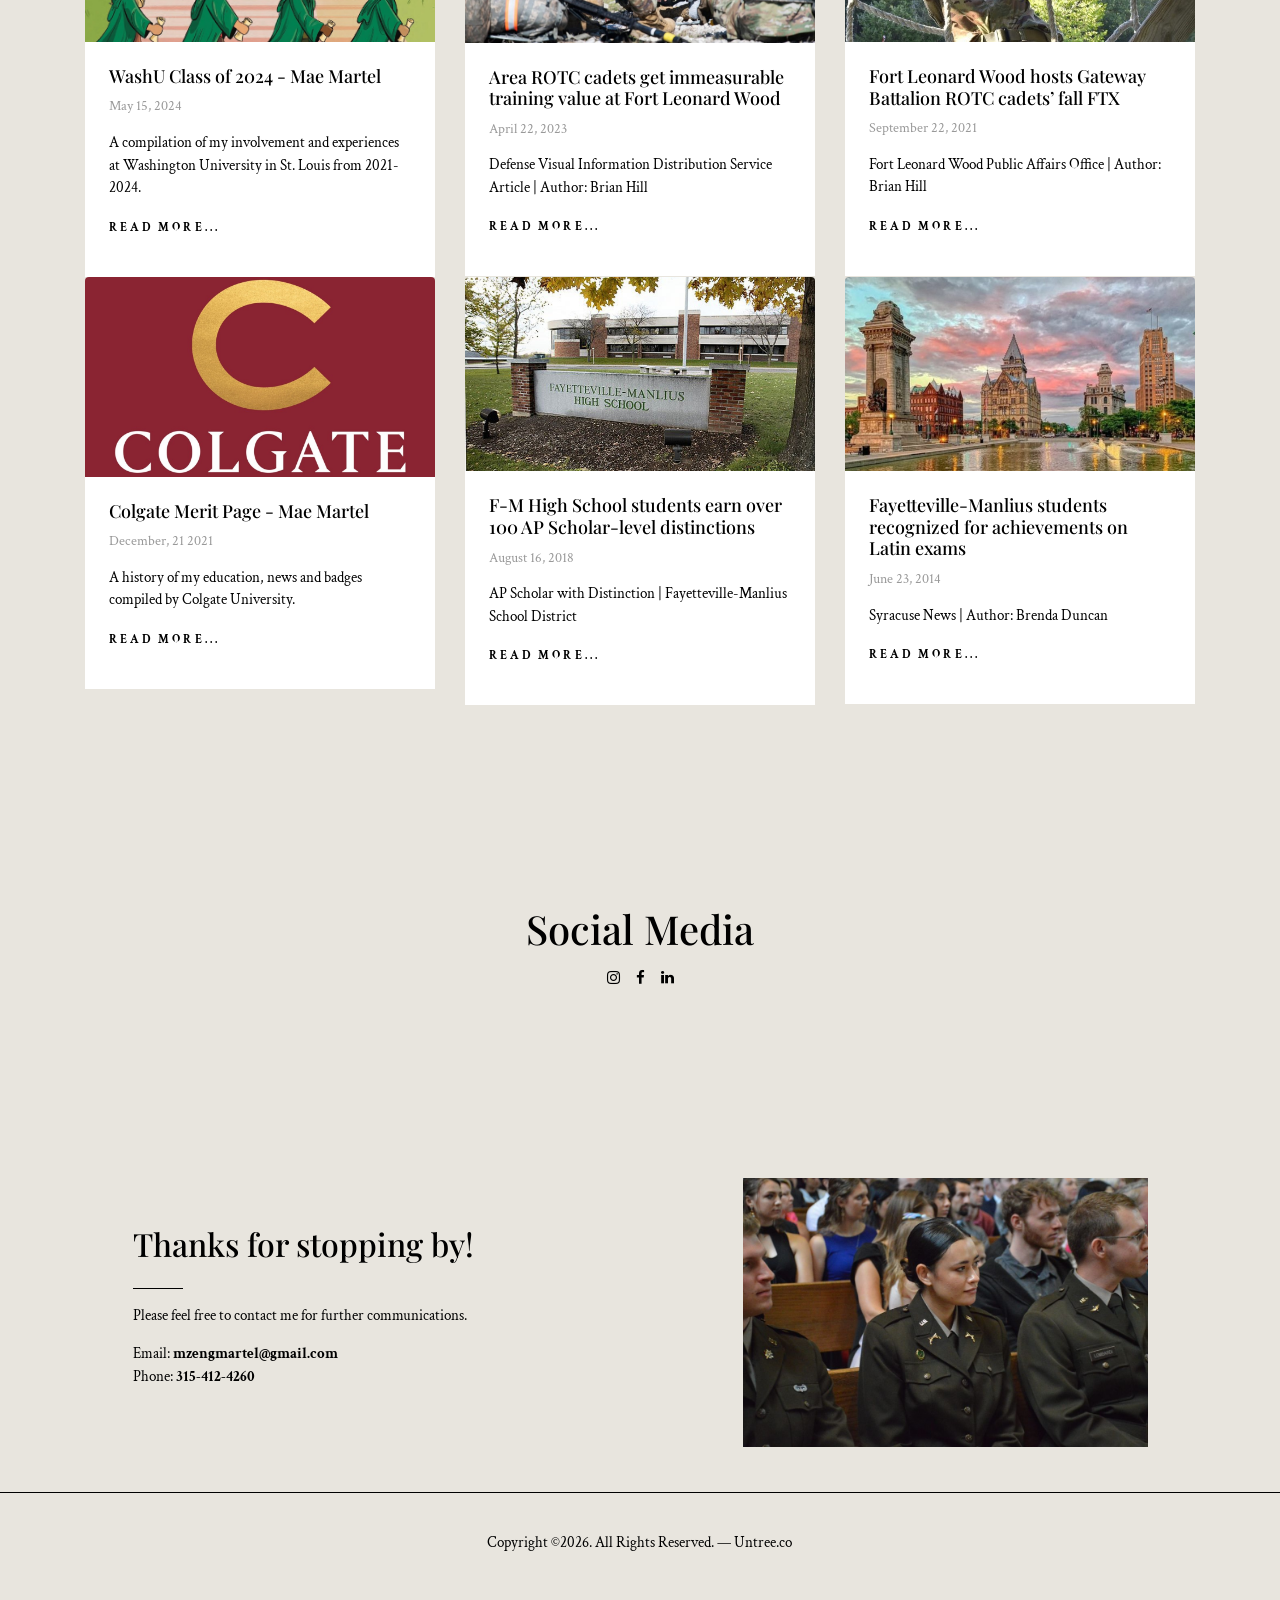
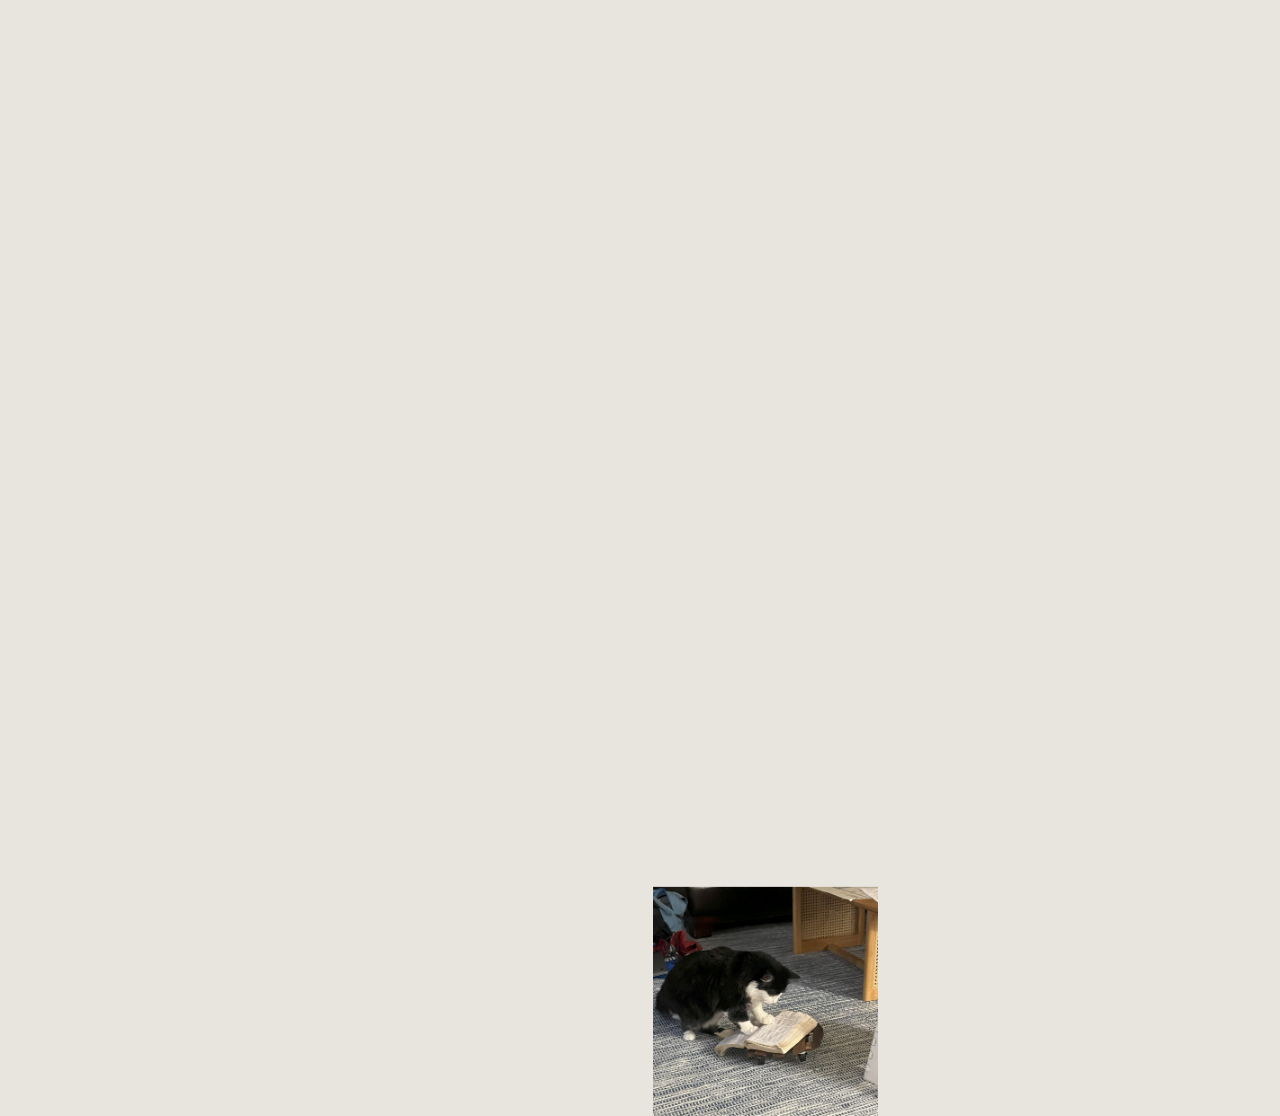
==== commit a6f91c3d: "logos" ====
--- a/index.html
+++ b/index.html
@@ -138,7 +138,7 @@
               style="position: absolute; top: 30%; left: -30%; width: 100%; z-index: 3;">
               <div data-jarallax-element="-100" class="jarallax">
                 <img 
-                  src="images/jhu.png" 
+                  src="images/JHU_logo.png" 
                   alt="Johns Hopkins University" 
                   class="img-fluid">
               </div>
@@ -150,7 +150,7 @@
               style="position: absolute; top: 30%; left: 60%; width: 20%; z-index: 2;">
               <div data-jarallax-element="-60" class="jarallax">
                 <img 
-                  src="images/washu.png" 
+                  src="images/WashU_logo.png" 
                   alt="Washington University in St. Louis" 
                   class="img-fluid">
               </div>
@@ -161,7 +161,7 @@
               class="image-stack__item image-stack__item--bottom"
               style="position: relative; z-index: 1; width: 50%;">
               <img 
-                src="images/colgate.png" 
+                src="images/Colgate_logo.png" 
                 alt="Colgate University" 
                 class="img-fluid">
             </div>
